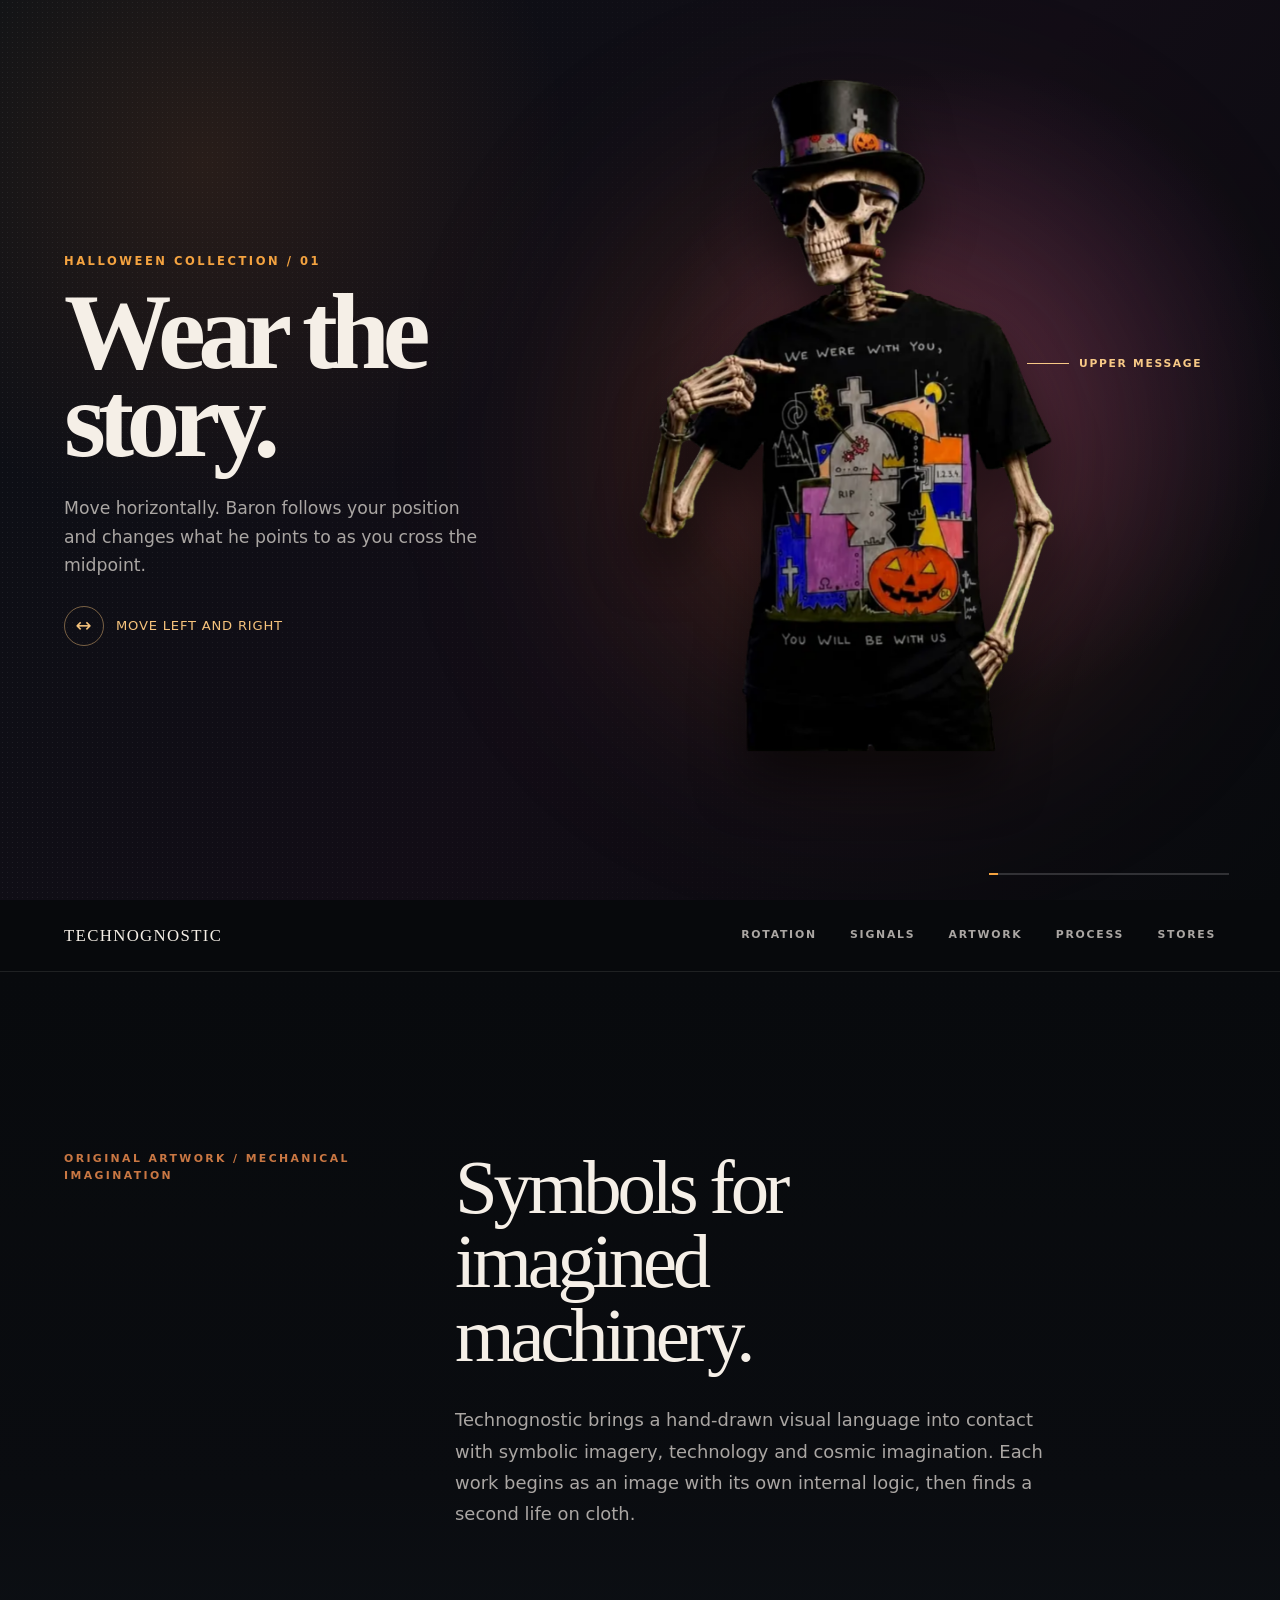
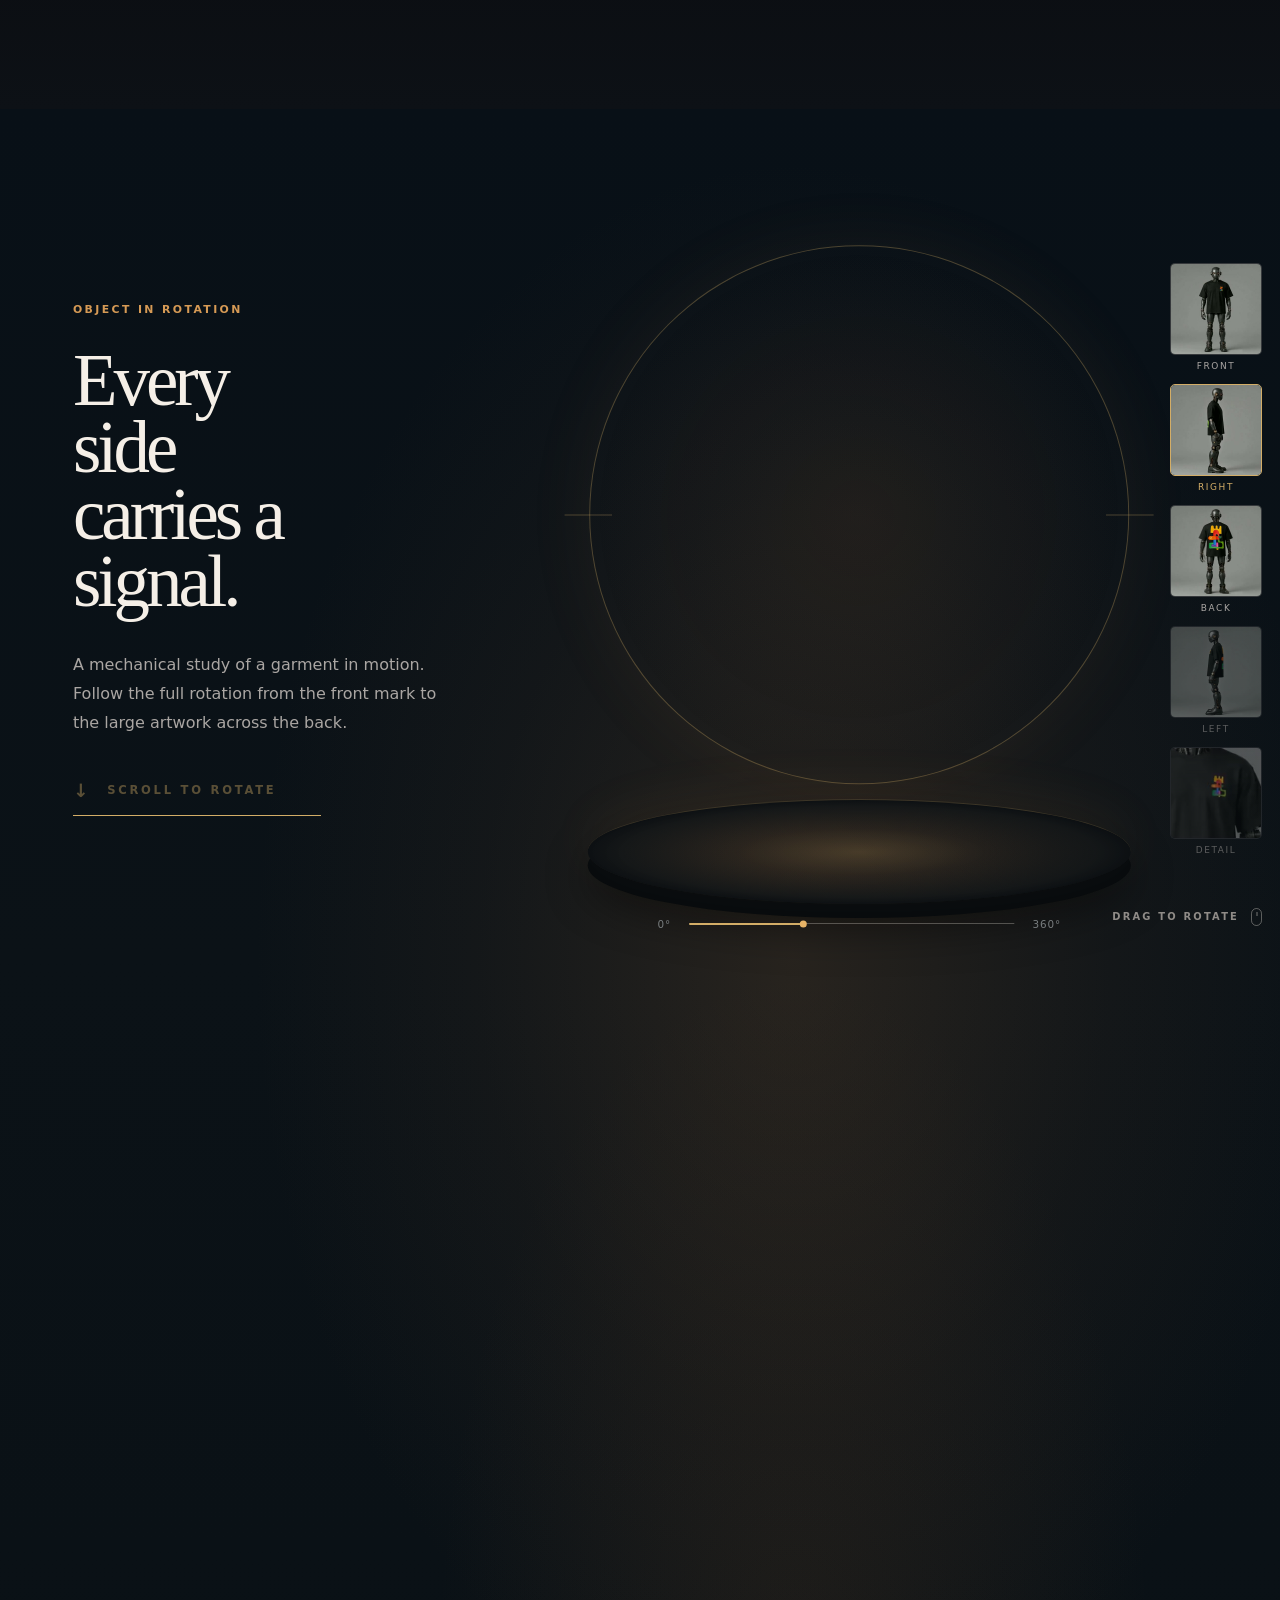
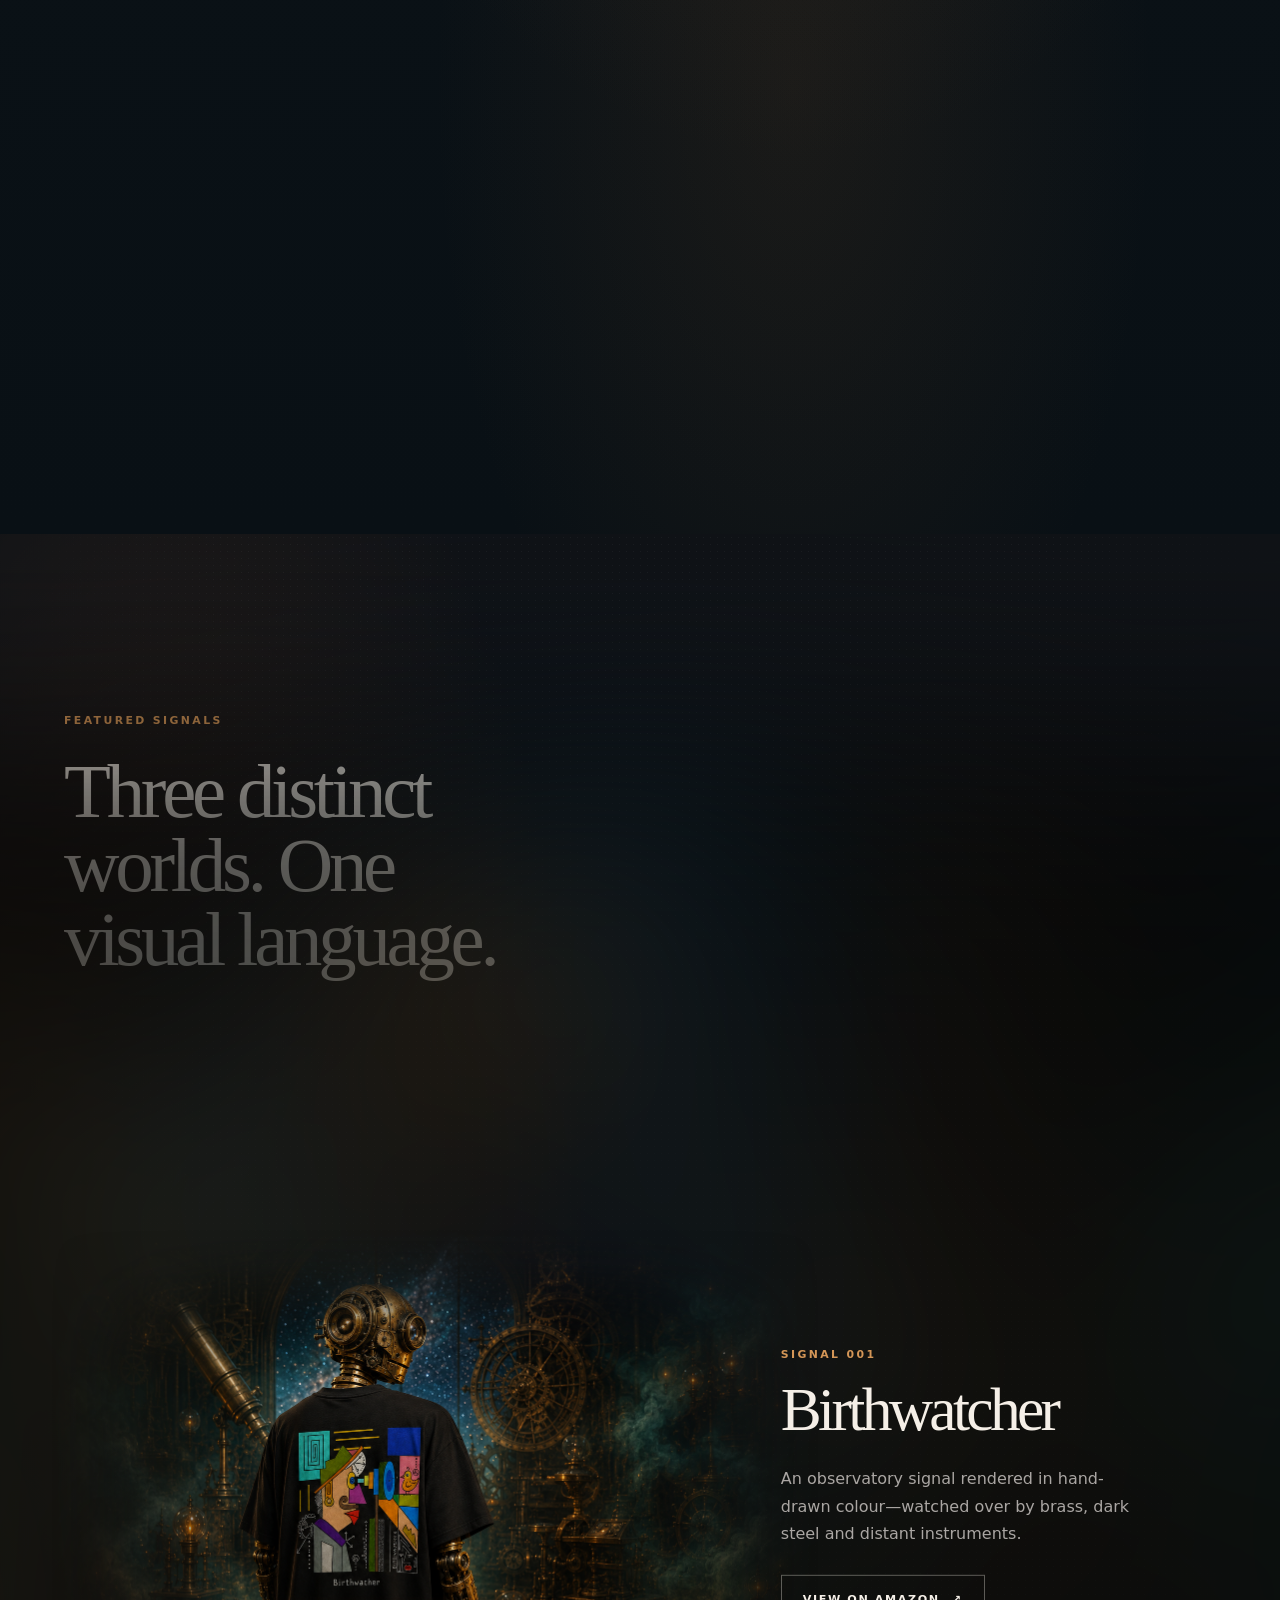
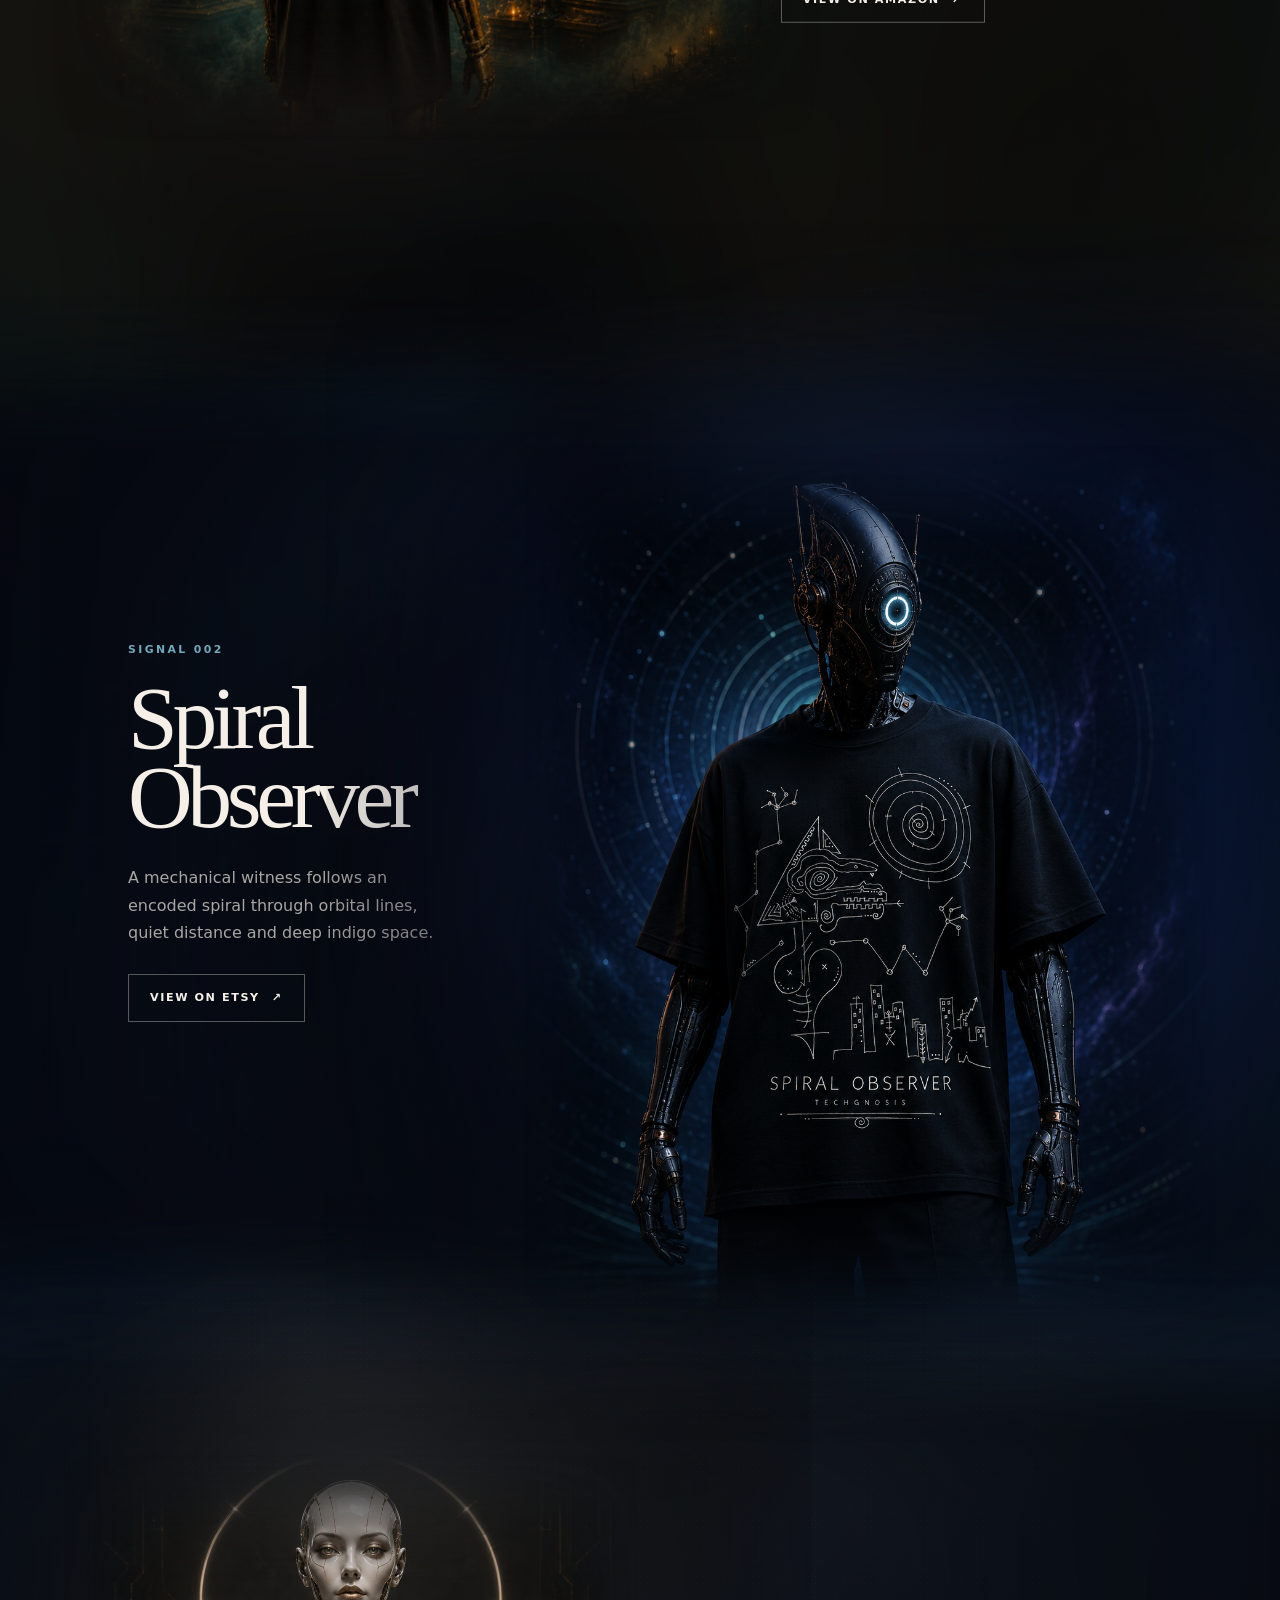
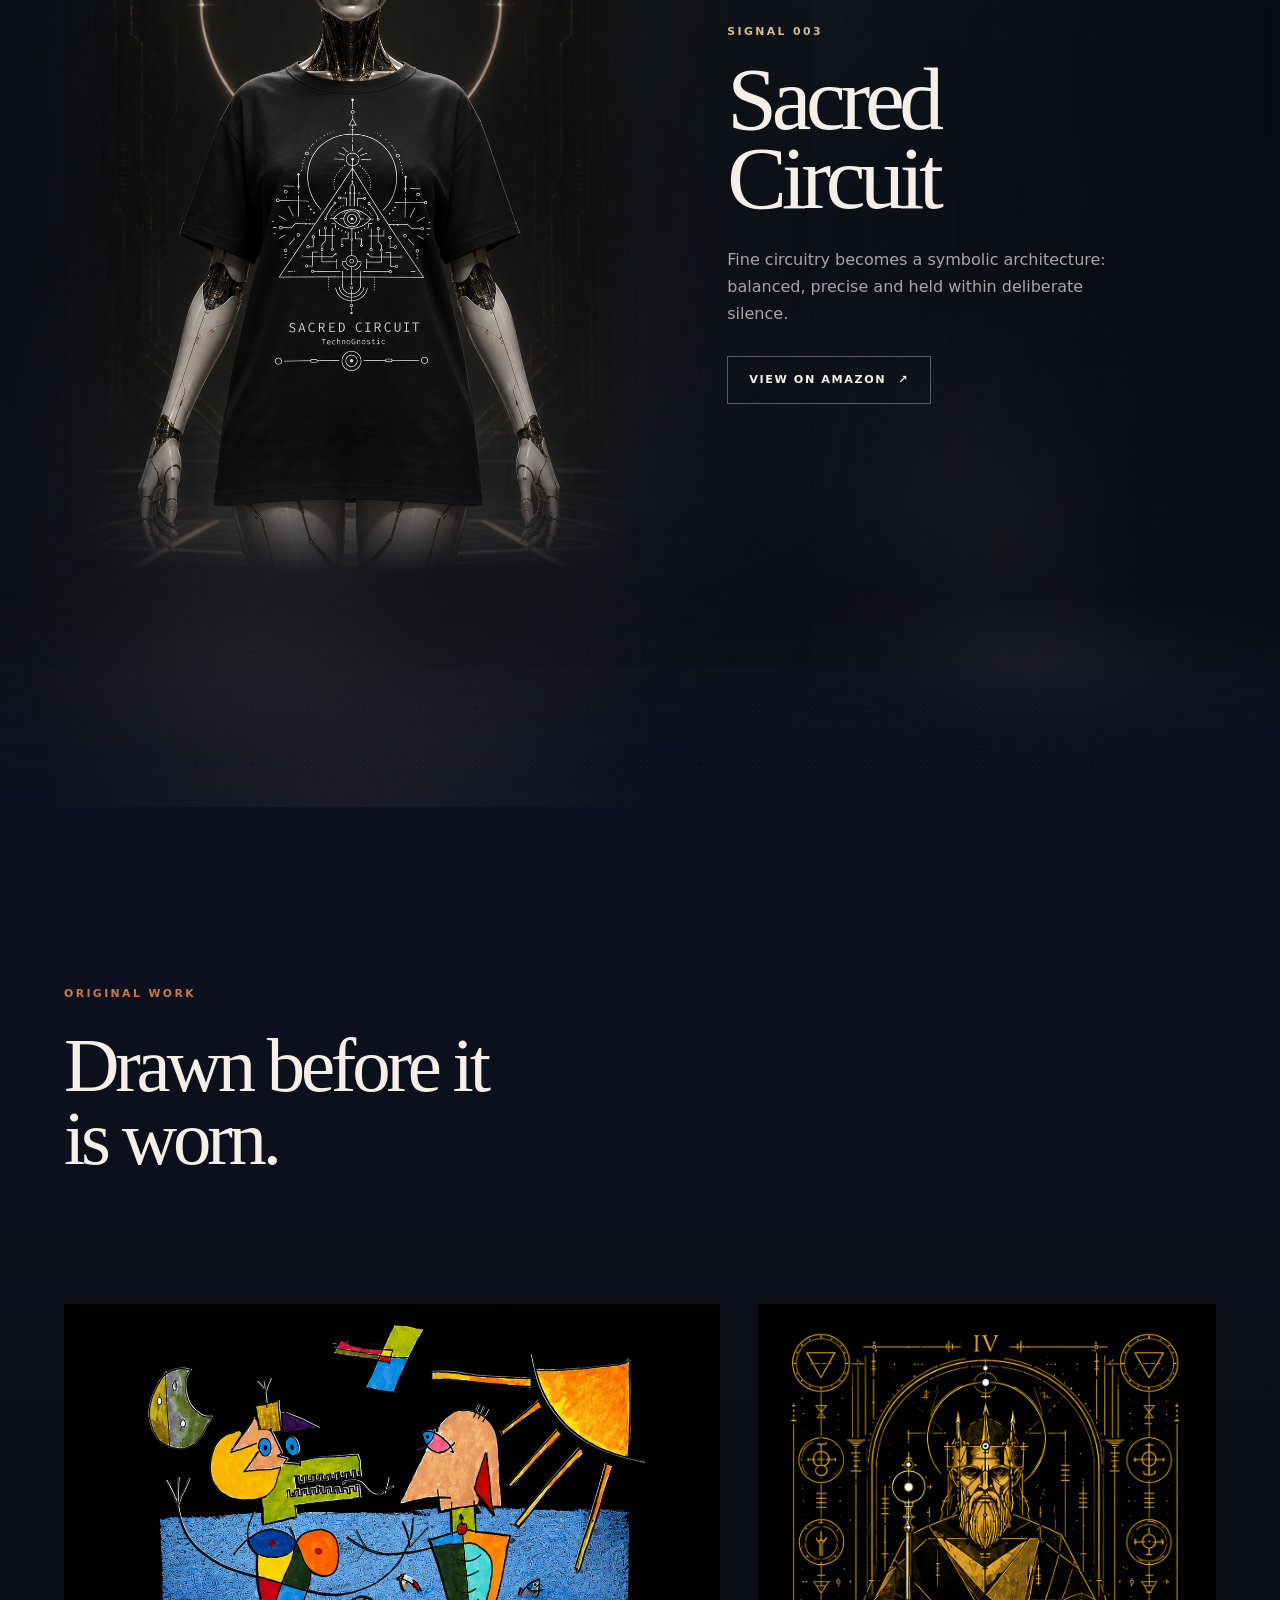
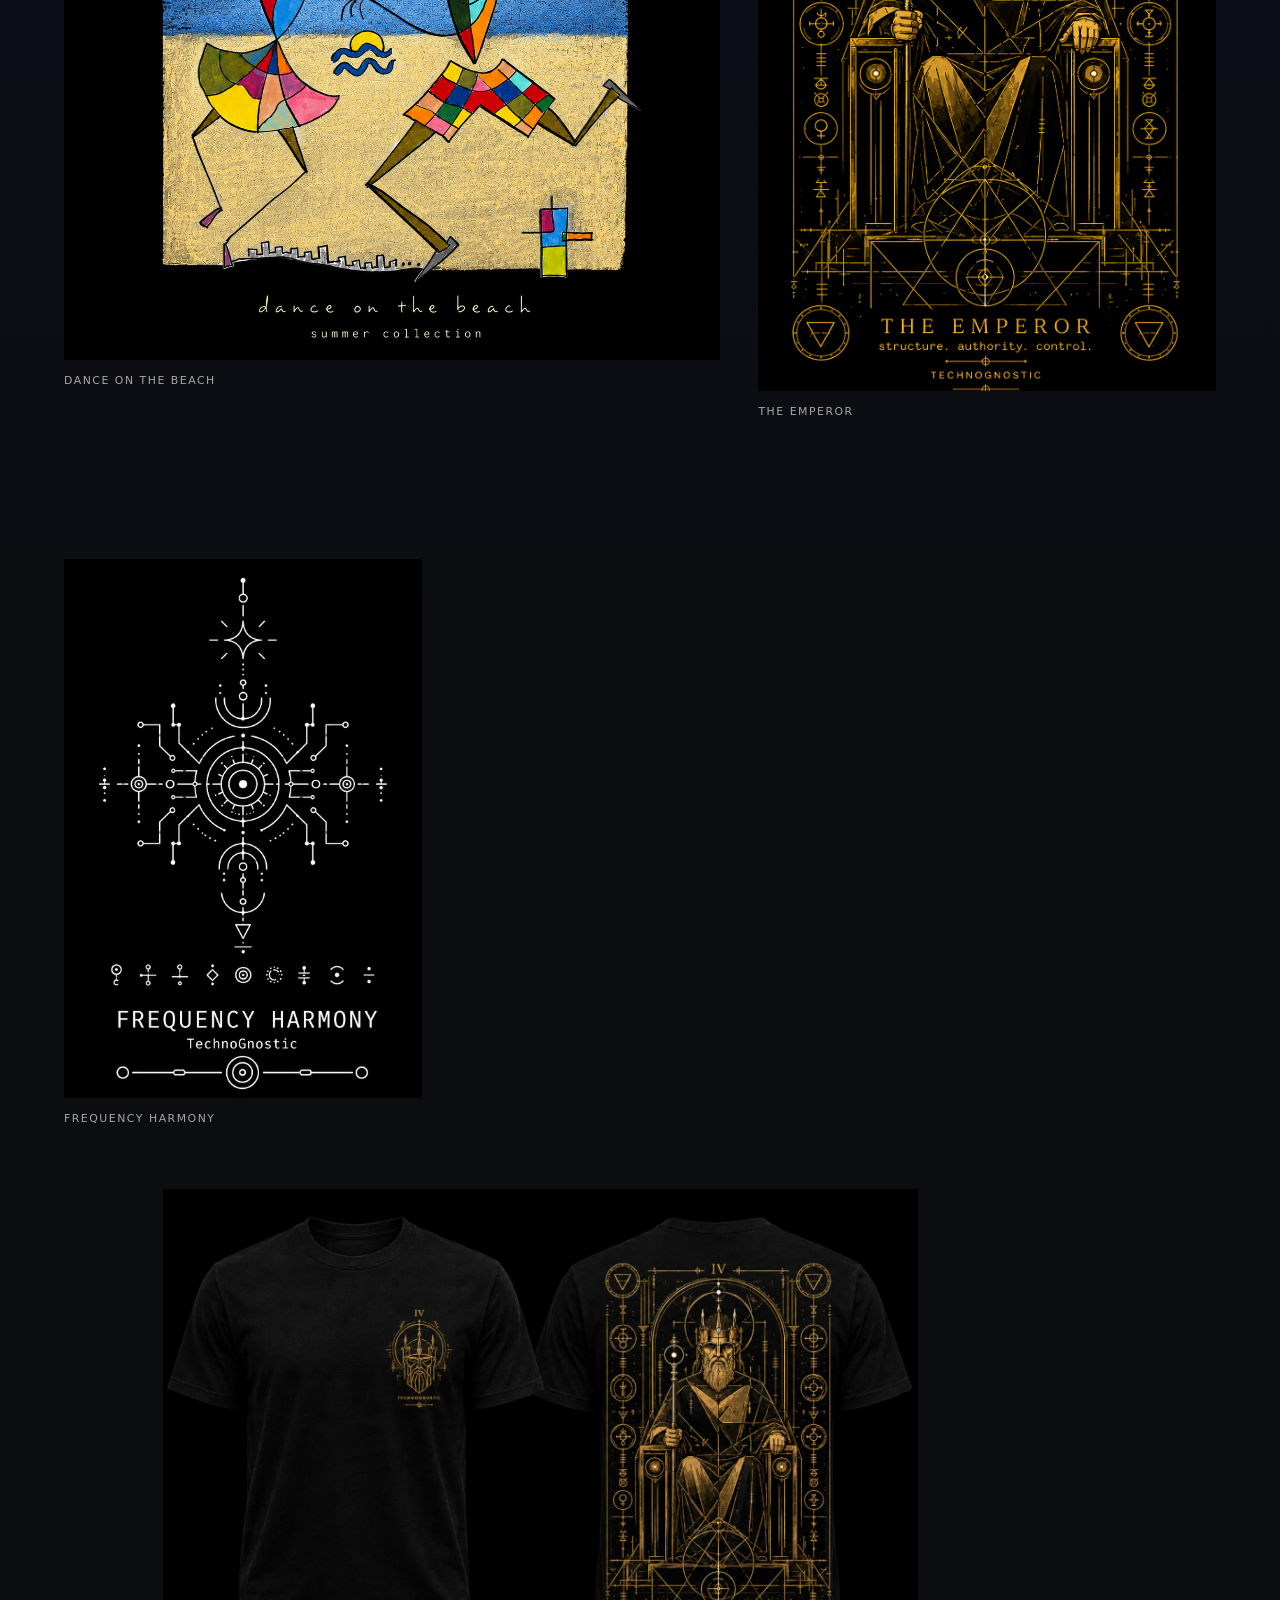
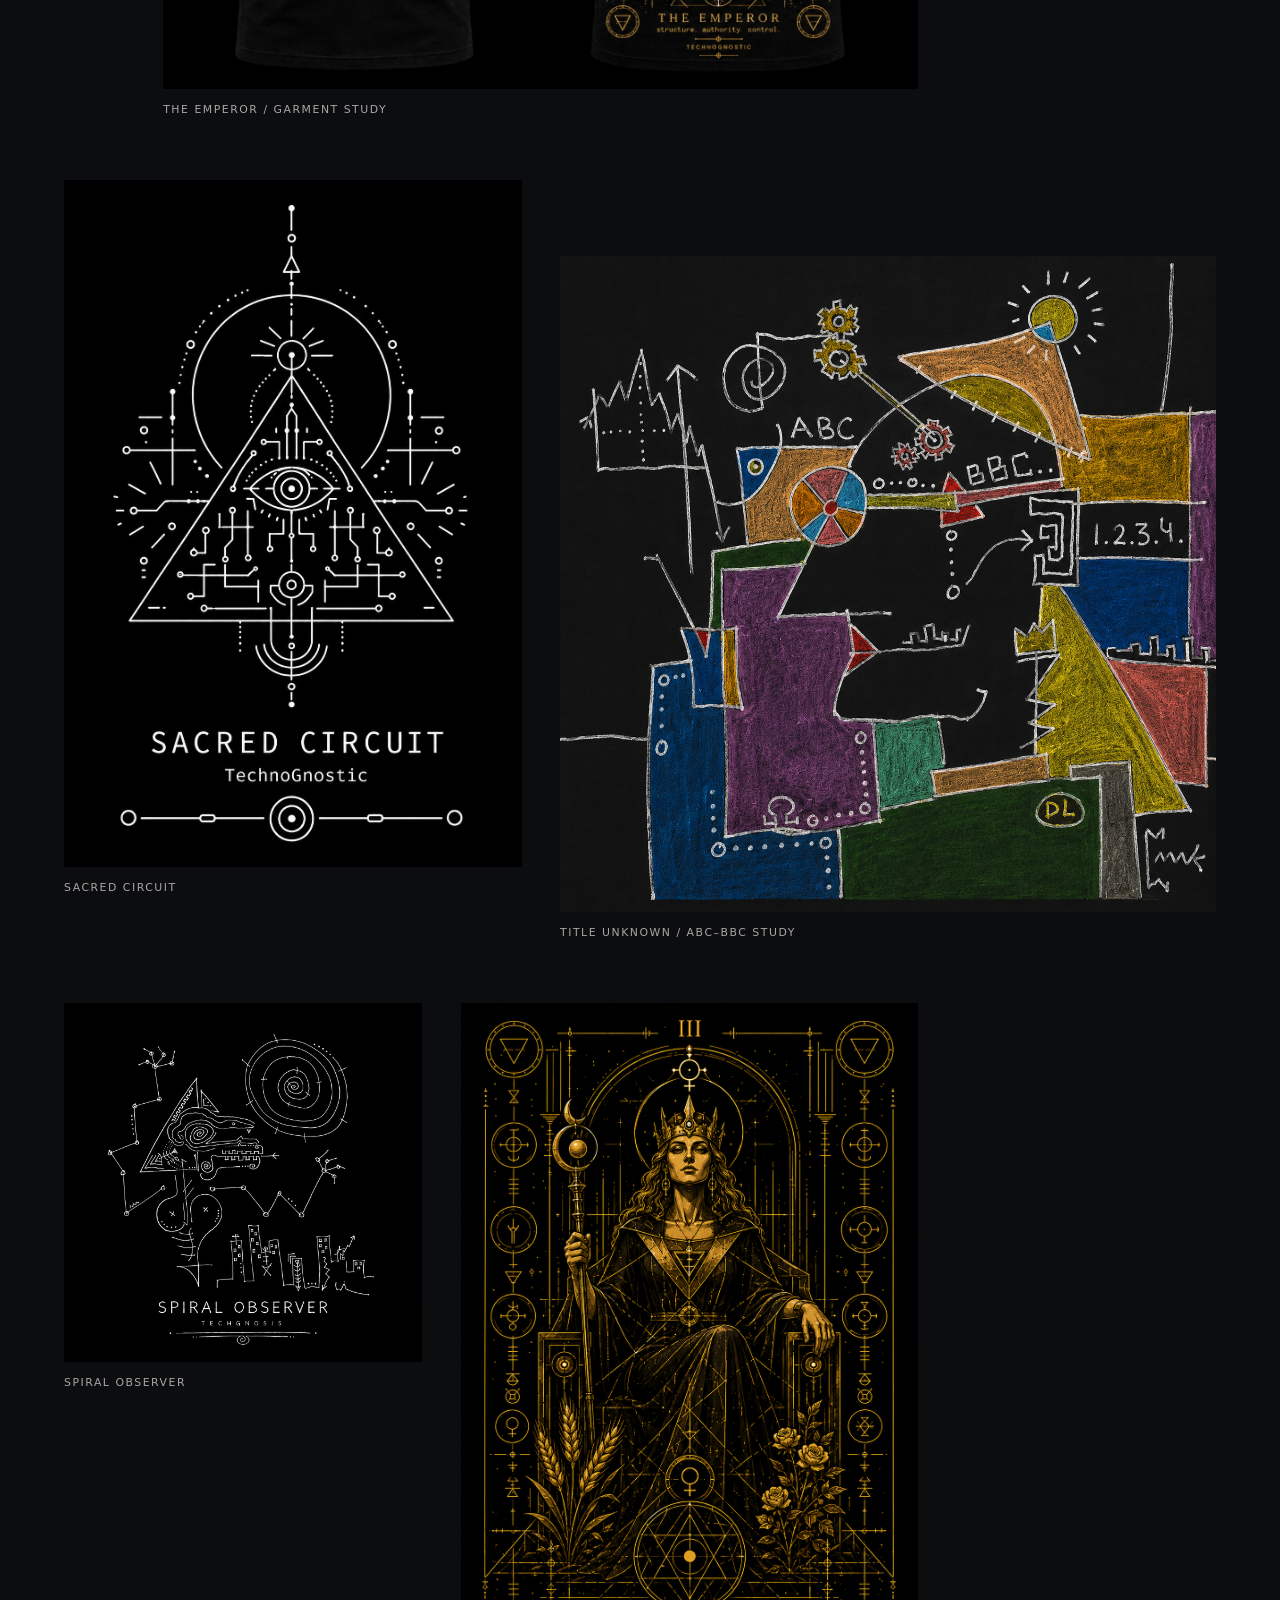
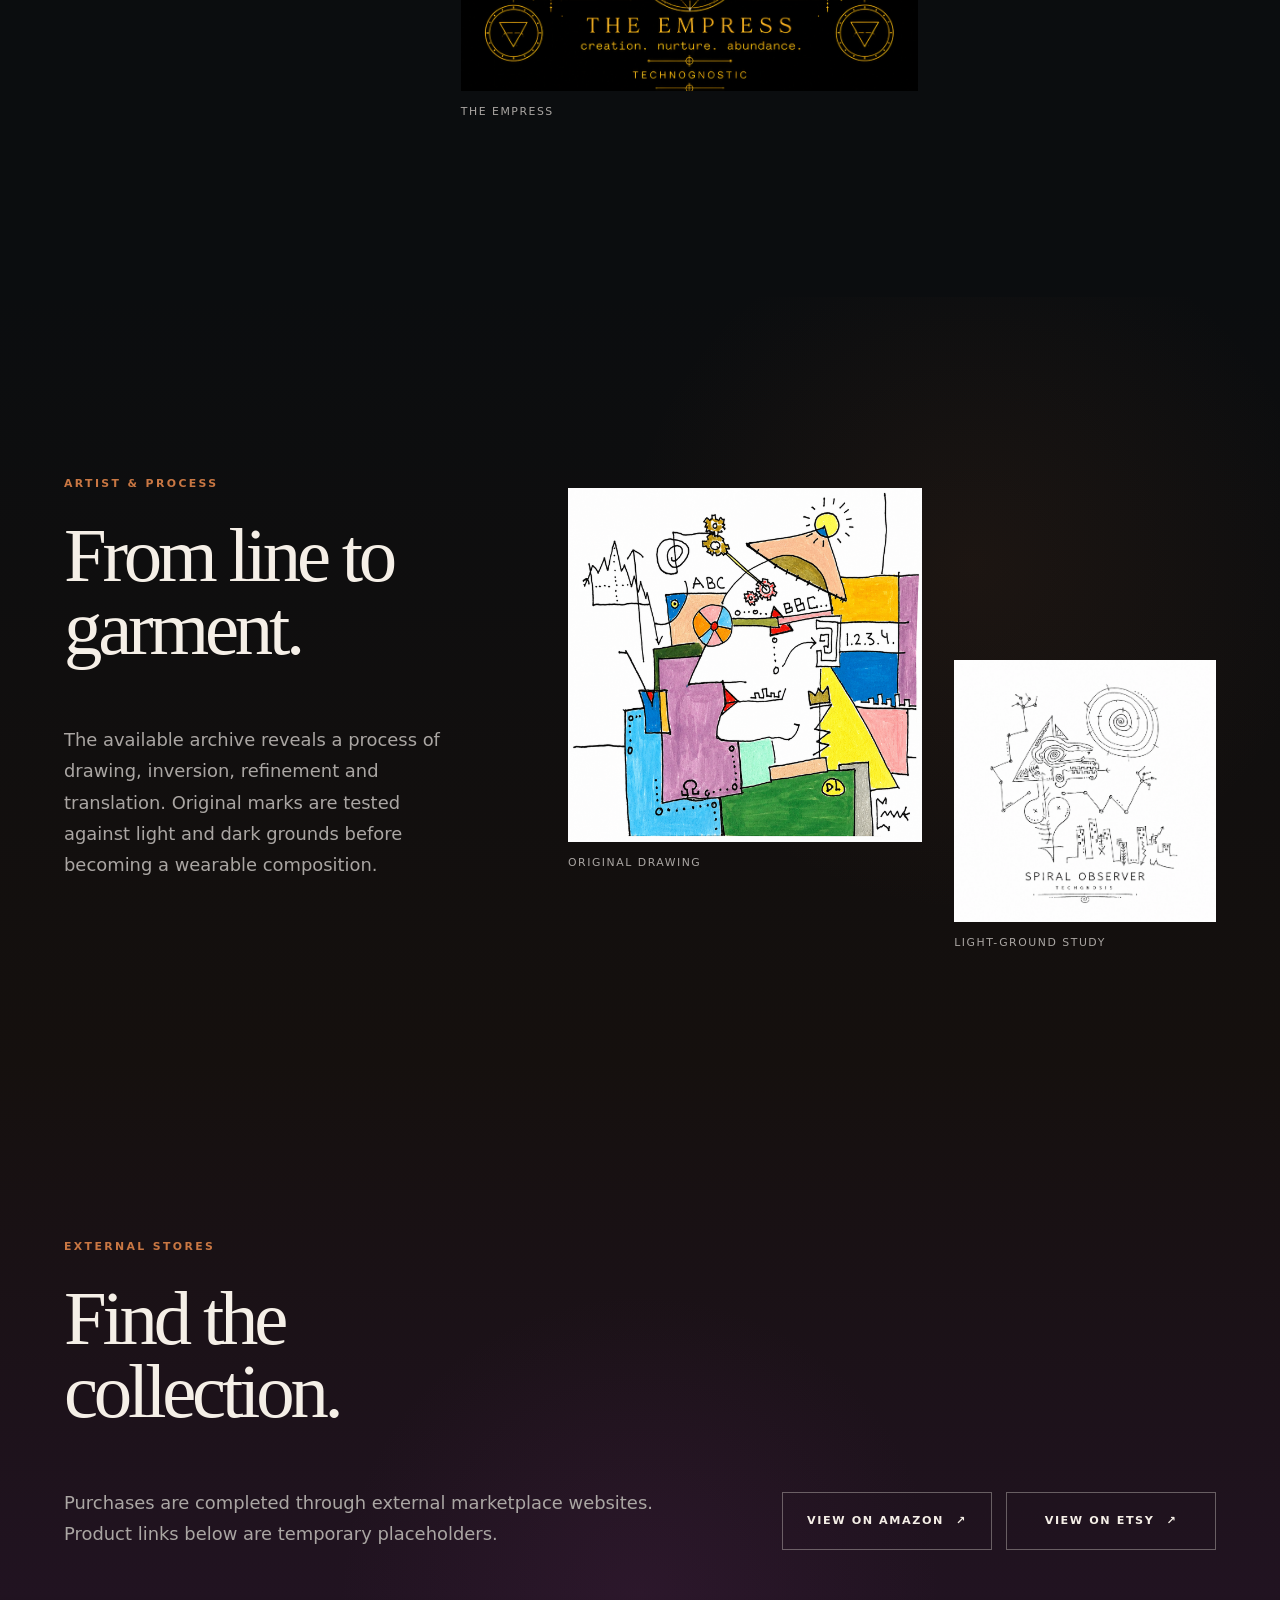
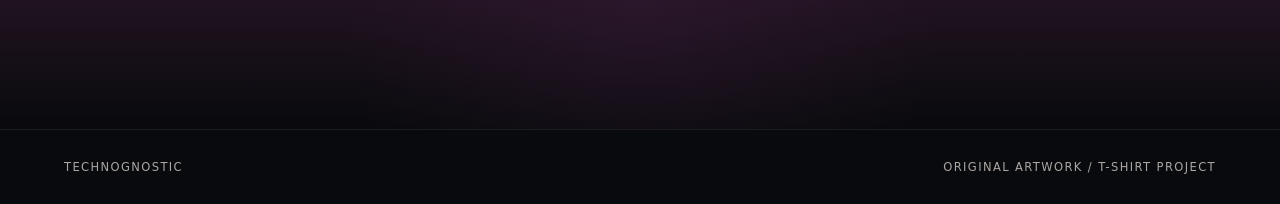
==== index.html @ 23f8d596 "Refine robot rotation stage with view rail and warm cinematic styling" ====
<!doctype html>
<html lang="en">
<head>
  <meta charset="utf-8">
  <meta name="viewport" content="width=device-width, initial-scale=1">
  <meta name="description" content="Technognostic — original artwork shaped by symbols, machinery and imagined worlds.">
  <title>Technognostic — Wear the story</title>
  <link rel="stylesheet" href="assets/css/styles.css?v=21">
  <style>
    /* Locked HERO styles copied from hero-scrub-full-width.html. */
    :root { color-scheme: dark; --accent:#f4a340; --ink:#f5efe7; --muted:#aaa6a3; --progress:0; }
    * { box-sizing:border-box; }
    html,body { margin:0; min-width:320px; min-height:100%; background:#07090c; color:var(--ink); }
    body { font-family:Inter,ui-sans-serif,system-ui,-apple-system,"Segoe UI",sans-serif; }
    .hero {
      position:relative; isolation:isolate; min-height:100svh; overflow:hidden;
      display:grid; grid-template-columns:minmax(300px,.82fr) minmax(440px,1.18fr);
      align-items:center; padding:clamp(28px,5vw,86px);
      background:radial-gradient(circle at 76% 43%,rgba(123,55,130,.35),transparent 29%),
        radial-gradient(circle at 16% 18%,rgba(236,130,56,.12),transparent 28%),
        linear-gradient(128deg,#0b1015 0%,#120d16 55%,#080a0d 100%);
    }
    .hero::before { content:""; position:absolute; inset:0; z-index:-2; opacity:.18;
      background-image:radial-gradient(rgba(255,255,255,.38) .65px,transparent .65px);
      background-size:5px 5px; mask-image:linear-gradient(90deg,#000,transparent 78%); }
    .copy { z-index:3; max-width:620px; }
    .eyebrow { margin:0 0 20px; color:var(--accent); font-size:.72rem; font-weight:800;
      letter-spacing:.22em; text-transform:uppercase; }
    h1 { max-width:8ch; margin:0; font:700 clamp(4rem,8.4vw,9rem)/.82 Georgia,serif; letter-spacing:-.07em; }
    .lede { max-width:39ch; margin:30px 0 26px; color:var(--muted); font-size:clamp(1rem,1.35vw,1.14rem); line-height:1.65; }
    .hint { display:inline-flex; align-items:center; gap:12px; color:#f6c37c; font-size:.82rem;
      letter-spacing:.06em; text-transform:uppercase; }
    .hint::before { content:"\2194"; display:grid; width:38px; height:38px; place-items:center;
      border:1px solid rgba(246,195,124,.46); border-radius:50%; font-size:1.2rem; }
    .stage { position:relative; align-self:stretch; min-height:620px; display:grid; place-items:center; pointer-events:none; }
    .stage::before { content:""; position:absolute; width:min(76%,590px); aspect-ratio:1; z-index:-1;
      border-radius:50%; background:rgba(198,92,45,.23); filter:blur(110px); }
    .baron-sprite { position:absolute; inset:1% 0 auto; margin:auto; width:min(100%,800px); aspect-ratio:1;
      filter:drop-shadow(0 30px 25px rgba(0,0,0,.5)); }
    .baron-atlas { position:absolute; inset:0; opacity:0; background-position:0 0; background-size:600% 400%;
      background-repeat:no-repeat; will-change:opacity,background-position; transform:translateZ(0); }
    .baron-atlas.is-active { opacity:1; }
    .baron-atlas:nth-child(1) { background-image:url("assets/baron-hq-atlas-1.webp?v=3"); }
    .baron-atlas:nth-child(2) { background-image:url("assets/baron-hq-atlas-2.webp?v=3"); }
    .baron-atlas:nth-child(3) { background-image:url("assets/baron-hq-atlas-3.webp?v=3"); }
    .baron-atlas:nth-child(4) { background-image:url("assets/baron-hq-atlas-4.webp?v=3"); }
    .target { position:absolute; right:2%; z-index:4; display:flex; align-items:center; gap:10px;
      color:#f7c986; font-size:.67rem; font-weight:800; letter-spacing:.16em; text-transform:uppercase; }
    .target::before { content:""; width:42px; height:1px; background:currentColor; }
    .target-top { top:38%; opacity:clamp(0,calc(1.5 - var(--progress) * 3),1); }
    .target-bottom { top:76%; opacity:clamp(0,calc(var(--progress) * 3 - 1.5),1); }
    .meter { position:absolute; right:clamp(24px,4vw,70px); bottom:25px; z-index:5;
      width:min(22vw,240px); height:2px; background:rgba(255,255,255,.16); }
    .meter span { display:block; width:calc(var(--progress) * 100%); height:100%; background:var(--accent); }
    .loading { position:absolute; inset:auto 0 32px; z-index:6; text-align:center; color:#f6c37c;
      font-size:.72rem; letter-spacing:.12em; text-transform:uppercase; transition:opacity .25s; }
    .ready .loading { opacity:0; }
    @media(max-width:800px){ .hero{grid-template-columns:1fr;align-content:start;padding:32px 22px 18px}
      h1{max-width:10ch;font-size:clamp(3.5rem,17vw,5.8rem)} .lede{margin:20px 0}
      .stage{min-height:55svh;margin-top:-25px} .baron-sprite{width:min(110%,650px)} .target{right:0}
      .meter{right:22px;width:120px} }
  </style>
</head>
<body>
  <a class="site-skip-link" href="#brand-introduction">Skip to content</a>

  <main>
    <section class="hero" id="hero">
      <section class="copy">
        <p class="eyebrow">Halloween collection / 01</p>
        <h1>Wear the story.</h1>
        <p class="lede">Move horizontally. Baron follows your position and changes what he points to as you cross the midpoint.</p>
        <div class="hint">Move left and right</div>
      </section>
      <div class="stage" aria-label="Baron Samedi following the pointer">
        <div class="baron-sprite" id="baron" role="img" aria-label="Baron Samedi wearing the featured T-shirt">
          <span class="baron-atlas is-active" aria-hidden="true"></span>
          <span class="baron-atlas" aria-hidden="true"></span>
          <span class="baron-atlas" aria-hidden="true"></span>
          <span class="baron-atlas" aria-hidden="true"></span>
        </div>
        <div class="target target-top" aria-hidden="true">Upper message</div>
        <div class="target target-bottom" aria-hidden="true">Lower message</div>
        <div class="loading">Loading interaction&hellip;</div>
      </div>
      <div class="meter" aria-hidden="true"><span></span></div>
    </section>

    <header class="site-header" data-site-header>
      <a class="site-wordmark" href="#hero" aria-label="Technognostic — back to the beginning">Technognostic</a>
      <button class="site-menu-button" type="button" aria-expanded="false" aria-controls="site-navigation">
        <span>Menu</span><span aria-hidden="true"></span>
      </button>
      <nav class="site-navigation" id="site-navigation" aria-label="Primary navigation">
        <a href="#robot-showcase">Rotation</a>
        <a href="#campaigns">Signals</a>
        <a href="#artwork-gallery">Artwork</a>
        <a href="#artist-process">Process</a>
        <a href="#marketplaces">Stores</a>
      </nav>
    </header>

    <section class="site-introduction" id="brand-introduction" aria-labelledby="introduction-title">
      <div class="site-container site-introduction__grid">
        <p class="site-kicker">Original artwork / Mechanical imagination</p>
        <div>
          <h2 id="introduction-title">Symbols for imagined machinery.</h2>
          <!-- PLACEHOLDER COPY: replace when final Technognostic brand copy is supplied. -->
          <p>Technognostic brings a hand-drawn visual language into contact with symbolic imagery, technology and cosmic imagination. Each work begins as an image with its own internal logic, then finds a second life on cloth.</p>
        </div>
      </div>
    </section>

    <section class="site-section site-section--robot" id="robot-showcase" aria-labelledby="robot-title">
      <div class="robot-sticky">
        <div class="site-container robot-layout">
          <div class="robot-copy">
            <p class="site-kicker">Object in rotation</p>
            <h2 id="robot-title"><span>Every</span> <span>side</span> <span>carries a</span> <span>signal.</span></h2>
            <!-- PLACEHOLDER COPY: replace when final product copy is supplied. -->
            <p>A mechanical study of a garment in motion. Follow the full rotation from the front mark to the large artwork across the back.</p>
            <p class="robot-instruction" data-robot-instruction><span aria-hidden="true">↓</span> Scroll to rotate</p>
          </div>
          <div class="robot-media">
            <div class="robot-stage-floor" aria-hidden="true"></div>
            <div class="robot-ring-ticks" aria-hidden="true"></div>
            <div class="robot-view-index" aria-hidden="true">
              <figure class="robot-view-card is-active">
                <img src="assets/images/robot-view-front.jpg" alt="" width="184" height="184">
                <figcaption>Front</figcaption>
              </figure>
              <figure class="robot-view-card">
                <img src="assets/images/robot-view-right.jpg" alt="" width="184" height="184">
                <figcaption>Right</figcaption>
              </figure>
              <figure class="robot-view-card">
                <img src="assets/images/robot-view-back.jpg" alt="" width="184" height="184">
                <figcaption>Back</figcaption>
              </figure>
              <figure class="robot-view-card">
                <img src="assets/images/robot-view-left.jpg" alt="" width="184" height="184">
                <figcaption>Left</figcaption>
              </figure>
              <figure class="robot-view-card">
                <img src="assets/images/robot-view-detail.jpg" alt="" width="184" height="184">
                <figcaption>Detail</figcaption>
              </figure>
            </div>
            <video data-robot-video muted playsinline preload="metadata" aria-label="Mechanical robot rotating to display the front and back of a Technognostic T-shirt">
              <source src="video/technognostic-robot-360-watermark-free-scrub.mp4?v=1" type="video/mp4">
            </video>
            <div class="robot-rotation-scale" aria-hidden="true">
              <span>0&deg;</span>
              <div class="robot-progress"><span data-robot-progress></span></div>
              <span>360&deg;</span>
            </div>
            <p class="robot-drag-hint" aria-hidden="true">Drag to rotate <span class="robot-drag-hint__icon"></span></p>
            <p class="robot-static-note">Representative still shown because reduced motion is enabled.</p>
          </div>
        </div>
      </div>
    </section>

    <section class="site-section site-section--campaigns" id="campaigns" aria-labelledby="campaigns-title">
      <div class="site-container site-section__heading">
        <p class="site-kicker">Featured signals</p>
        <h2 id="campaigns-title">Three distinct worlds. One visual language.</h2>
      </div>
      <article class="campaign campaign--birthwatcher">
        <div class="campaign__image-wrap">
          <img src="mockups/campaign/birthwatcher-steampunk-automaton-new.png" alt="Birthwatcher steampunk automaton in an observatory" loading="lazy">
        </div>
        <div class="campaign__copy">
          <p class="site-kicker">Signal 001</p>
          <h3>Birthwatcher</h3>
          <!-- PLACEHOLDER COPY: replace when final campaign copy is supplied. -->
          <p>An observatory signal rendered in hand-drawn colour—watched over by brass, dark steel and distant instruments.</p>
          <a class="site-button" href="https://example.com/technognostic-amazon" target="_blank" rel="noopener noreferrer">View on Amazon <span aria-hidden="true">↗</span></a>
        </div>
      </article>
      <article class="campaign campaign--observer">
        <div class="campaign__copy">
          <p class="site-kicker">Signal 002</p>
          <h3>Spiral Observer</h3>
          <!-- PLACEHOLDER COPY: replace when final campaign copy is supplied. -->
          <p>A mechanical witness follows an encoded spiral through orbital lines, quiet distance and deep indigo space.</p>
          <a class="site-button" href="https://example.com/technognostic-etsy" target="_blank" rel="noopener noreferrer">View on Etsy <span aria-hidden="true">↗</span></a>
        </div>
        <div class="campaign__image-wrap">
          <img src="mockups/campaign/spiral-observer-alien.png" width="1122" height="1402" loading="lazy" alt="Mechanical alien wearing a black Spiral Observer T-shirt against a restrained blue cosmic background">
        </div>
      </article>
      <article class="campaign campaign--circuit">
        <div class="campaign__image-wrap">
          <img src="mockups/campaign/sacred-circuit-android.png" width="1122" height="1402" loading="lazy" alt="Ivory and black android wearing a Sacred Circuit T-shirt within fine symmetrical halo geometry">
        </div>
        <div class="campaign__copy">
          <p class="site-kicker">Signal 003</p>
          <h3>Sacred Circuit</h3>
          <!-- PLACEHOLDER COPY: replace when final campaign copy is supplied. -->
          <p>Fine circuitry becomes a symbolic architecture: balanced, precise and held within deliberate silence.</p>
          <a class="site-button" href="https://example.com/technognostic-amazon" target="_blank" rel="noopener noreferrer">View on Amazon <span aria-hidden="true">↗</span></a>
        </div>
      </article>
    </section>

    <section class="site-section site-section--gallery" id="artwork-gallery" aria-labelledby="gallery-title">
      <div class="site-container site-section__heading">
        <p class="site-kicker">Original work</p>
        <h2 id="gallery-title">Drawn before it is worn.</h2>
      </div>
      <div class="site-container artwork-grid">
        <figure class="artwork artwork--wide">
          <img src="artwork/PNG.ART/DanceontheBeach002.png" width="1254" height="1254" loading="lazy" alt="Colourful hand-drawn Dance on the Beach artwork on a black background">
          <figcaption>Dance on the Beach</figcaption>
        </figure>
        <figure class="artwork artwork--portrait">
          <img src="artwork/PNG.ART/TheEmperor.png" width="1023" height="1537" loading="lazy" alt="Gold linear artwork titled The Emperor on a black background">
          <figcaption>The Emperor</figcaption>
        </figure>
        <figure class="artwork">
          <img src="artwork/PNG.ART/Fr,Harmony002.png" width="1023" height="1537" loading="lazy" alt="White Frequency Harmony circuit-like line artwork on a black background">
          <figcaption>Frequency Harmony</figcaption>
        </figure>
        <figure class="artwork artwork--mockup">
          <img src="mockups/T-shirt1.jpeg" width="1600" height="1059" loading="lazy" alt="Black T-shirt mockup showing The Emperor artwork on the front and back">
          <figcaption>The Emperor / garment study</figcaption>
        </figure>
        <figure class="artwork artwork--portrait">
          <img src="artwork/PNG.ART/Sacredcircuit002.png" width="1023" height="1537" loading="lazy" alt="White Sacred Circuit line artwork on a black background">
          <figcaption>Sacred Circuit</figcaption>
        </figure>
        <figure class="artwork artwork--wide">
          <img src="artwork/PNG.ART/abc.bbc002.png" width="1254" height="1254" loading="lazy" alt="Colourful abstract hand-drawn figure with ABC and BBC marks on a dark background">
          <figcaption>Title unknown / ABC–BBC study</figcaption>
        </figure>
        <figure class="artwork">
          <img src="artwork/PNG.ART/Sp.observer002.png" width="1254" height="1254" loading="lazy" alt="White Spiral Observer line artwork on a black background">
          <figcaption>Spiral Observer</figcaption>
        </figure>
        <figure class="artwork artwork--portrait">
          <img src="artwork/PNG.ART/TheEmpress.png" width="1023" height="1537" loading="lazy" alt="Gold linear artwork titled The Empress on a black background">
          <figcaption>The Empress</figcaption>
        </figure>
      </div>
    </section>

    <section class="site-section site-section--process" id="artist-process" aria-labelledby="process-title">
      <div class="site-container process-layout">
        <div class="site-section__heading">
          <p class="site-kicker">Artist &amp; process</p>
          <h2 id="process-title">From line to garment.</h2>
          <!-- PLACEHOLDER COPY: biography and process details have not yet been supplied. -->
          <p>The available archive reveals a process of drawing, inversion, refinement and translation. Original marks are tested against light and dark grounds before becoming a wearable composition.</p>
        </div>
        <div class="process-images">
          <figure>
            <img src="artwork/PNG.ART/abc,bbc.png" width="1254" height="1254" loading="lazy" alt="Close view of an original colourful hand-drawn abstract artwork">
            <figcaption>Original drawing</figcaption>
          </figure>
          <figure>
            <img src="artwork/PNG.ART/Sp.observer.png" width="1254" height="1254" loading="lazy" alt="Black-line Spiral Observer artwork on a light background">
            <figcaption>Light-ground study</figcaption>
          </figure>
        </div>
      </div>
    </section>

    <section class="site-section site-section--marketplaces" id="marketplaces" aria-labelledby="marketplaces-title">
      <div class="site-container marketplace-layout">
        <div class="site-section__heading">
        <p class="site-kicker">External stores</p>
        <h2 id="marketplaces-title">Find the collection.</h2>
          <!-- PLACEHOLDER COPY: replace when final marketplace URLs are supplied. -->
          <p>Purchases are completed through external marketplace websites. Product links below are temporary placeholders.</p>
        </div>
        <div class="marketplace-actions">
          <a class="site-button site-button--large" href="https://example.com/technognostic-amazon" target="_blank" rel="noopener noreferrer">View on Amazon <span aria-hidden="true">↗</span></a>
          <a class="site-button site-button--large" href="https://example.com/technognostic-etsy" target="_blank" rel="noopener noreferrer">View on Etsy <span aria-hidden="true">↗</span></a>
        </div>
      </div>
    </section>
  </main>

  <footer class="site-footer">
    <div class="site-container"><span>Technognostic</span><span>Original artwork / T-shirt project</span></div>
  </footer>

  <script src="assets/js/main.js?v=3" defer></script>
  <script src="assets/js/robot-scrub.js?v=4" defer></script>
  <script>
    /* Locked HERO script copied from hero-scrub-full-width.html. */
    const hero=document.querySelector('#hero');
    const baron=document.querySelector('#baron');
    const baronAtlases=[...baron.querySelectorAll('.baron-atlas')];
    const motion={current:.04,target:.04,raf:0,frame:-1};
    let interactionReady=false;
    const clamp=v=>Math.max(0,Math.min(1,v));

    function render(){
      motion.current+=(motion.target-motion.current)*.12;
      hero.style.setProperty('--progress',motion.current.toFixed(4));
      const frame=Math.min(95,Math.max(0,Math.round(motion.current*95)));
      if(frame!==motion.frame){
        const atlasIndex=Math.floor(frame/24);
        const localFrame=frame%24;
        const column=localFrame%6;
        const row=Math.floor(localFrame/6);
        const activeAtlas=baronAtlases[atlasIndex];
        activeAtlas.style.backgroundPosition=`${column*100/5}% ${row*100/3}%`;
        baronAtlases.forEach((atlas,index)=>atlas.classList.toggle('is-active',index===atlasIndex));
        motion.frame=frame;
      }
      if(Math.abs(motion.target-motion.current)>.0005) motion.raf=requestAnimationFrame(render);
      else motion.raf=0;
    }
    function aim(clientX){
      const r=hero.getBoundingClientRect();
      motion.target=clamp((clientX-r.left)/r.width);
      if(!interactionReady) return;
      if(!motion.raf) motion.raf=requestAnimationFrame(render);
    }
    const atlasSources=[1,2,3,4].map(index=>`assets/baron-hq-atlas-${index}.webp?v=3`);
    Promise.all(atlasSources.map(source=>new Promise((resolve,reject)=>{
      const atlas=new Image();
      atlas.onload=()=>typeof atlas.decode==='function' ? atlas.decode().then(resolve).catch(resolve) : resolve();
      atlas.onerror=reject;
      atlas.src=source;
    }))).then(()=>{
      interactionReady=true;
      hero.classList.add('ready');
      motion.frame=-1;
      if(!motion.raf) motion.raf=requestAnimationFrame(render);
    }).catch(()=>{
      interactionReady=true;
      hero.classList.add('ready');
    });
    hero.addEventListener('pointermove',e=>aim(e.clientX));
    hero.addEventListener('pointerdown',e=>aim(e.clientX));
    hero.addEventListener('touchmove',e=>{if(e.touches[0]) aim(e.touches[0].clientX)},{passive:true});
    render();
  </script>
</body>
</html>
---- assets/css/styles.css ----
:root {
  --site-bg: #080a0d;
  --site-ink: #f5efe7;
  --site-muted: #aaa6a3;
  --site-copper: #c97743;
  --site-gold: #d3ad67;
  --site-plum: #211321;
  --site-navy: #0b1420;
  --site-charcoal: #111417;
  --site-content: 1180px;
  --site-gutter: clamp(22px, 5vw, 72px);
  --site-section-space: clamp(96px, 14vw, 190px);
  --site-fast: 180ms;
}

html { scroll-behavior: smooth; }

body { overflow-x: hidden; }

.site-skip-link {
  position: fixed;
  top: 12px;
  left: 12px;
  z-index: 100;
  padding: 12px 16px;
  color: #080a0d;
  background: #f5efe7;
  transform: translateY(-160%);
}

.site-skip-link:focus { transform: translateY(0); }

.site-container {
  width: min(calc(100% - (var(--site-gutter) * 2)), var(--site-content));
  margin-inline: auto;
}

.site-header {
  position: sticky;
  top: 0;
  z-index: 40;
  min-height: 72px;
  display: flex;
  align-items: center;
  justify-content: space-between;
  gap: 30px;
  padding: 0 var(--site-gutter);
  border-bottom: 1px solid rgba(245, 239, 231, .1);
  background: rgba(8, 10, 13, .9);
  backdrop-filter: blur(16px);
}

.site-wordmark {
  color: var(--site-ink);
  font-family: Georgia, serif;
  font-size: 1.05rem;
  letter-spacing: .08em;
  text-decoration: none;
  text-transform: uppercase;
}

.site-navigation { display: flex; align-items: center; gap: clamp(18px, 2.6vw, 38px); }

.site-navigation a,
.site-menu-button {
  color: var(--site-muted);
  font: 700 .68rem/1 Inter, ui-sans-serif, system-ui, sans-serif;
  letter-spacing: .16em;
  text-decoration: none;
  text-transform: uppercase;
  transition: color var(--site-fast) ease;
}

.site-navigation a:hover,
.site-navigation a:focus-visible { color: var(--site-ink); }

.site-menu-button { display: none; }

.site-introduction {
  position: relative;
  isolation: isolate;
  padding: var(--site-section-space) 0;
  background: linear-gradient(180deg, #080a0d, #0a0c10 70%, #0d1116);
}

.site-introduction::before {
  content: "";
  position: absolute;
  inset: 0;
  z-index: -1;
  opacity: .14;
  background-image: radial-gradient(rgba(255,255,255,.35) .55px, transparent .55px);
  background-size: 6px 6px;
  mask-image: linear-gradient(90deg, transparent, #000 30%, transparent);
}

.site-introduction__grid {
  display: grid;
  grid-template-columns: minmax(180px, .55fr) minmax(300px, 1.45fr);
  gap: clamp(40px, 8vw, 130px);
  align-items: start;
}

.site-kicker {
  margin: 0;
  color: var(--site-copper);
  font-size: .68rem;
  font-weight: 800;
  letter-spacing: .22em;
  line-height: 1.5;
  text-transform: uppercase;
}

.site-introduction h2,
.site-section h2 {
  max-width: 12ch;
  margin: 0;
  color: var(--site-ink);
  font: 500 clamp(2.6rem, 6vw, 6.2rem)/.96 Georgia, serif;
  letter-spacing: -.055em;
}

.site-introduction p:not(.site-kicker),
.site-section__heading > p:not(.site-kicker) {
  max-width: 54ch;
  margin: 32px 0 0;
  color: var(--site-muted);
  font-size: clamp(1rem, 1.4vw, 1.18rem);
  line-height: 1.75;
}

.site-section {
  position: relative;
  isolation: isolate;
  min-height: 72vh;
  padding: var(--site-section-space) 0;
}

.site-section__heading { display: grid; gap: 26px; }

.site-section--robot {
  min-height: 225vh;
  padding: 0;
  background:
    radial-gradient(ellipse at 62% 42%, rgba(132,92,54,.24), rgba(86,61,40,.12) 28%, transparent 48%),
    radial-gradient(ellipse at 62% 78%, rgba(124,82,42,.15), transparent 32%),
    linear-gradient(180deg, #081017, #0b1217 42%, #091015);
}
.site-section--robot::before,
.site-section--robot::after { content: none; }
.site-section--robot .robot-sticky { z-index: 1; }
.robot-sticky {
  position: sticky;
  top: 0;
  height: 100svh;
  display: grid;
  align-items: center;
  overflow: hidden;
}
.robot-layout {
  width: min(88.6%, 1720px);
  display: grid;
  grid-template-columns: minmax(330px, .70fr) minmax(650px, 1.30fr);
  align-items: center;
  gap: clamp(40px, 5vw, 80px);
}
.robot-copy { position: relative; z-index: 2; }
.robot-copy .site-kicker { color: #d69a55; }
.robot-copy h2 {
  margin-top: 28px;
  font-size: clamp(4rem, 5.7vw, 6.7rem);
  line-height: .92;
}
.robot-copy h2 span { display: block; }
.robot-copy > p:not(.site-kicker, .robot-instruction) {
  max-width: 40ch;
  margin: 36px 0 0;
  color: #aaa6a3;
  line-height: 1.8;
}
.robot-instruction {
  display: flex;
  align-items: center;
  gap: 16px;
  margin: 42px 0 14px;
  color: #d3ad67;
  font-size: .72rem;
  font-weight: 800;
  letter-spacing: .24em;
  text-transform: uppercase;
  transition: opacity 400ms ease;
}
.robot-instruction span { font-size: 1.15rem; }
.robot-instruction.is-faded { opacity: .4; }
.robot-copy::after { content: ""; display: block; width: 248px; height: 1px; background: #d3ad67; }

.robot-media {
  --robot-size: min(68svh, 690px);
  --robot-center: 50%;
  position: relative;
  height: min(82svh, 840px);
  display: grid;
  place-items: center;
  isolation: isolate;
}
.robot-media::before {
  content: "";
  position: absolute;
  left: var(--robot-center);
  top: 44%;
  transform: translate(-50%, -50%);
  width: min(42vw, 590px);
  aspect-ratio: 1;
  border: 1px solid rgba(211,173,103,.32);
  border-radius: 50%;
  background: radial-gradient(circle, rgba(154,105,58,.10), rgba(96,68,45,.05) 48%, transparent 69%);
  box-shadow: 0 0 70px rgba(183,129,70,.07);
  z-index: 0;
}
.robot-ring-ticks {
  position: absolute;
  left: var(--robot-center);
  top: 44%;
  transform: translate(-50%, -50%);
  width: min(46vw, 642px);
  height: 1px;
  background: linear-gradient(90deg, rgba(211,173,103,.3) 0 8%, transparent 8% 92%, rgba(211,173,103,.3) 92%);
  z-index: 1;
}
.robot-media::after { content: none; }
.robot-media video {
  position: relative;
  z-index: 3;
  width: var(--robot-size);
  height: auto;
  max-width: 100%;
  max-height: 100%;
  object-fit: contain;
  mix-blend-mode: multiply;
  filter: brightness(.82) contrast(1.18) saturate(.82) sepia(.10) drop-shadow(0 34px 64px rgba(0,0,0,.42));
  -webkit-mask-image: linear-gradient(to right, transparent, rgba(0,0,0,.12) 6%, rgba(0,0,0,.48) 15%, rgba(0,0,0,.86) 25%, #000 34%, #000 66%, rgba(0,0,0,.86) 75%, rgba(0,0,0,.48) 85%, rgba(0,0,0,.12) 94%, transparent), linear-gradient(to bottom, transparent, rgba(0,0,0,.30) 6%, rgba(0,0,0,.78) 14%, #000 22%, #000 83%, rgba(0,0,0,.72) 91%, transparent);
  -webkit-mask-composite: source-in;
  mask-image: linear-gradient(to right, transparent, rgba(0,0,0,.12) 6%, rgba(0,0,0,.48) 15%, rgba(0,0,0,.86) 25%, #000 34%, #000 66%, rgba(0,0,0,.86) 75%, rgba(0,0,0,.48) 85%, rgba(0,0,0,.12) 94%, transparent), linear-gradient(to bottom, transparent, rgba(0,0,0,.30) 6%, rgba(0,0,0,.78) 14%, #000 22%, #000 83%, rgba(0,0,0,.72) 91%, transparent);
  mask-composite: intersect;
}
.robot-stage-floor {
  position: absolute;
  left: var(--robot-center);
  top: calc(50% + var(--robot-size) * .45 - 35px);
  width: min(78%, 760px);
  height: 105px;
  transform: translateX(-50%);
  border-radius: 50%;
  background: radial-gradient(ellipse at center, rgba(225,171,92,.20), rgba(116,78,42,.10) 32%, rgba(20,23,24,.85) 62%, #080c10 76%);
  border-top: 1px solid rgba(211,173,103,.24);
  box-shadow: 0 -12px 50px rgba(194,137,72,.07), 0 14px 0 #070b0e, 0 24px 45px rgba(0,0,0,.46);
  z-index: 1;
}
.robot-rotation-scale {
  position: absolute;
  left: var(--robot-center);
  bottom: -2px;
  transform: translateX(-50%);
  width: min(58%, 520px);
  display: flex;
  align-items: center;
  gap: 18px;
  color: #777c7e;
  font-size: .65rem;
  letter-spacing: .08em;
  z-index: 6;
}
.robot-progress { flex: 1; height: 1px; background: rgba(245,239,231,.28); position: relative; }
.robot-progress span { display: block; height: 2px; background: #d3ad67; transform: scaleX(0); transform-origin: left; }
.robot-progress::after { content: ""; position: absolute; width: 7px; height: 7px; border-radius: 50%; background: #e7b366; left: var(--rotation-progress, 0%); top: 50%; transform: translate(-50%, -50%); }
.robot-view-index {
  position: absolute;
  right: -55px;
  top: 50%;
  transform: translateY(-50%);
  display: grid;
  gap: 13px;
  z-index: 7;
}
.robot-view-card { width: 92px; margin: 0; opacity: .50; transition: opacity 180ms ease; }
.robot-view-card img { width: 100%; height: auto; aspect-ratio: 1; object-fit: cover; display: block; border: 1px solid rgba(245,239,231,.16); border-radius: 5px; background: #11161b; }
.robot-view-card figcaption { margin-top: 6px; color: #aaa6a3; font-size: .56rem; letter-spacing: .18em; text-align: center; text-transform: uppercase; }
.robot-view-card.is-active { opacity: 1; }
.robot-view-card.is-active img { border-color: #d3ad67; }
.robot-view-card.is-active figcaption { color: #d3ad67; }
.robot-drag-hint {
  position: absolute;
  right: -55px;
  bottom: 2px;
  display: flex;
  align-items: center;
  gap: 12px;
  margin: 0;
  color: #8f8b87;
  font-size: .62rem;
  font-weight: 700;
  letter-spacing: .22em;
  text-transform: uppercase;
  white-space: nowrap;
  z-index: 6;
}
.robot-drag-hint__icon {
  position: relative;
  width: 11px;
  height: 18px;
  border: 1px solid rgba(245,239,231,.34);
  border-radius: 6px;
}
.robot-drag-hint__icon::before {
  content: "";
  position: absolute;
  left: 50%;
  top: 3px;
  width: 1px;
  height: 4px;
  transform: translateX(-50%);
  background: rgba(245,239,231,.45);
}

@media (min-width: 761px) and (max-width: 1200px) {
  .robot-layout { width: 92%; grid-template-columns: minmax(260px, .7fr) minmax(0, 1.3fr); gap: 24px; }
  .robot-copy h2 { font-size: clamp(3.5rem, 6.5vw, 5rem); }
  .robot-view-index,
  .robot-drag-hint { right: -24px; }
  .robot-view-card { width: 60px; }
}

.robot-static-note { display: none; }

.site-section--robot.is-reduced-motion { min-height: auto; padding: var(--site-section-space) 0; }
.site-section--robot.is-reduced-motion .robot-sticky { position: relative; height: auto; min-height: 76svh; }
.site-section--robot.is-reduced-motion .robot-instruction,
.site-section--robot.is-reduced-motion .robot-rotation-scale { display: none; }
.site-section--robot.is-reduced-motion .robot-static-note {
  display: block;
  position: absolute;
  inset: auto 0 0;
  z-index: 2;
  color: var(--site-muted);
  font-size: .72rem;
  text-align: center;
}

.site-section--campaigns {
  overflow: clip;
  background:
    radial-gradient(ellipse at 13% 22%, rgba(177, 101, 48, .2), transparent 27%),
    radial-gradient(ellipse at 86% 56%, rgba(34, 86, 122, .2), transparent 30%),
    radial-gradient(ellipse at 27% 88%, rgba(171, 151, 113, .12), transparent 25%),
    linear-gradient(180deg, #101317, #09131f 57%, #0d1020);
}

.site-section--campaigns::after {
  content: "";
  position: absolute;
  inset: 0;
  z-index: 0;
  opacity: .12;
  pointer-events: none;
  background-image: radial-gradient(rgba(255,255,255,.35) .5px, transparent .65px);
  background-size: 7px 7px;
  mask-image: linear-gradient(90deg, transparent, #000 18%, #000 82%, transparent);
}

.site-section--campaigns > * { position: relative; z-index: 1; }

.site-section--campaigns .site-kicker { color: #d49657; }

.campaign {
  --campaign-background-position: center;
  --campaign-background-opacity: .26;
  --campaign-image-position: center;
  --campaign-ambience-opacity: .46;
  --campaign-ambience-filter: blur(58px) brightness(.64) saturate(1.12);
  --campaign-ambience-tint:
    linear-gradient(135deg, transparent, transparent),
    linear-gradient(45deg, transparent, transparent);
  position: relative;
  isolation: isolate;
  width: min(calc(100% - (var(--site-gutter) * 2)), 1320px);
  min-height: 92svh;
  margin: clamp(80px, 12vw, 170px) auto 0;
  display: grid;
  align-items: center;
  overflow: visible;
}

.campaign::before {
  content: "";
  position: absolute;
  inset-block: -10%;
  inset-inline: calc((100vw - 100%) / -2);
  z-index: 0;
  background-position: var(--campaign-background-position);
  background-size: cover;
  background-repeat: no-repeat;
  opacity: var(--campaign-background-opacity);
  filter: blur(72px) saturate(1) brightness(.95);
  transform: scale(1.08);
  mix-blend-mode: screen;
  -webkit-mask-image: linear-gradient(to bottom, transparent, #000 10%, #000 90%, transparent);
  mask-image: linear-gradient(to bottom, transparent, #000 10%, #000 90%, transparent);
  pointer-events: none;
}

.campaign::after {
  content: "";
  position: absolute;
  inset-block: -5%;
  inset-inline: calc((100vw - 100%) / -2);
  z-index: 1;
  background: var(--campaign-overlay);
  -webkit-mask-image: linear-gradient(to bottom, transparent, #000 8%, #000 92%, transparent);
  mask-image: linear-gradient(to bottom, transparent, #000 8%, #000 92%, transparent);
  pointer-events: none;
}

.campaign > * { position: relative; z-index: 2; }

.campaign__image-wrap {
  position: relative;
  isolation: isolate;
  min-width: 0;
  height: min(86svh, 940px);
  display: grid;
  place-items: center;
}

.campaign__image-wrap::before {
  content: "";
  position: absolute;
  inset: -13%;
  z-index: -1;
  background-image: var(--campaign-ambience-tint), var(--campaign-background);
  background-position: center, center, var(--campaign-image-position);
  background-size: cover, cover, contain;
  background-repeat: no-repeat;
  background-blend-mode: screen, screen, normal;
  opacity: var(--campaign-ambience-opacity);
  filter: var(--campaign-ambience-filter);
  transform: scale(1.25);
  transform-origin: center;
  -webkit-mask-image:
    linear-gradient(174deg, transparent 0%, rgba(0,0,0,.22) 8%, #000 27%, #000 65%, rgba(0,0,0,.55) 82%, transparent 100%),
    linear-gradient(104deg, transparent 0%, rgba(0,0,0,.38) 11%, #000 34%, #000 76%, rgba(0,0,0,.2) 94%, transparent 100%);
  -webkit-mask-composite: source-in;
  mask-image:
    linear-gradient(174deg, transparent 0%, rgba(0,0,0,.22) 8%, #000 27%, #000 65%, rgba(0,0,0,.55) 82%, transparent 100%),
    linear-gradient(104deg, transparent 0%, rgba(0,0,0,.38) 11%, #000 34%, #000 76%, rgba(0,0,0,.2) 94%, transparent 100%);
  mask-composite: intersect;
  pointer-events: none;
}

.campaign__image-wrap img {
  position: relative;
  width: 100%;
  height: 100%;
  display: block;
  object-fit: contain;
  filter: drop-shadow(0 24px 46px rgba(0,0,0,.2));
  -webkit-mask-image:
    linear-gradient(177deg, transparent 0%, rgba(0,0,0,.5) 7%, #000 19%, #000 66%, rgba(0,0,0,.88) 76%, rgba(0,0,0,.3) 91%, transparent 100%),
    linear-gradient(101deg, transparent 0%, rgba(0,0,0,.72) 10%, #000 22%, #000 83%, rgba(0,0,0,.42) 95%, transparent 100%);
  -webkit-mask-composite: source-in;
  mask-image:
    linear-gradient(177deg, transparent 0%, rgba(0,0,0,.5) 7%, #000 19%, #000 66%, rgba(0,0,0,.88) 76%, rgba(0,0,0,.3) 91%, transparent 100%),
    linear-gradient(101deg, transparent 0%, rgba(0,0,0,.72) 10%, #000 22%, #000 83%, rgba(0,0,0,.42) 95%, transparent 100%);
  mask-composite: intersect;
}
.campaign__copy { position: relative; z-index: 2; padding: clamp(26px, 5vw, 76px); }
.campaign__copy h3 { margin: 20px 0 0; font: 500 clamp(3rem, 7vw, 7rem)/.88 Georgia, serif; letter-spacing: -.06em; }
.campaign__copy > p:not(.site-kicker) { max-width: 38ch; margin: 28px 0; color: var(--site-muted); line-height: 1.7; }

.campaign--birthwatcher {
  position: relative;
  isolation: isolate;
  width: 100%;
  max-width: 1600px;
  height: clamp(620px, 68vw, 760px);
  min-height: 620px;
  margin: clamp(80px, 10vw, 140px) auto 0;
  overflow: visible;
  background: transparent !important;
  display: block;
}

.campaign--birthwatcher .campaign__image-wrap {
  position: absolute;
  inset: 0;
  z-index: 0;
  display: block;
  width: 100%;
  height: 100%;
  overflow: visible;
  pointer-events: none;
}

.campaign--birthwatcher .campaign__image-wrap::before {
  content: "";
  position: absolute;
  inset: -250px;
  z-index: 0;
  background-image: url("../../mockups/campaign/birthwatcher-steampunk-automaton-new.png");
  background-repeat: no-repeat;
  background-size: cover;
  background-position: center;
  filter: blur(90px) brightness(.48) saturate(1.15);
  transform: scale(1.20);
  opacity: .72;
  -webkit-mask-image: none;
  mask-image: none;
}

.campaign--birthwatcher .campaign__image-wrap img {
  position: absolute;
  left: 4%;
  top: 50%;
  width: 60%;
  height: 96%;
  transform: translateY(-50%);
  object-fit: contain;
  object-position: center;
  z-index: 1;
  filter: none;
  -webkit-mask-image:
    linear-gradient(to right, transparent 0%, rgba(0,0,0,.12) 6%, rgba(0,0,0,.45) 14%, rgba(0,0,0,.82) 23%, #000 32%, #000 68%, rgba(0,0,0,.82) 77%, rgba(0,0,0,.45) 86%, rgba(0,0,0,.12) 94%, transparent 100%),
    linear-gradient(to bottom, transparent 0%, rgba(0,0,0,.15) 7%, rgba(0,0,0,.55) 15%, rgba(0,0,0,.88) 23%, #000 30%, #000 70%, rgba(0,0,0,.88) 77%, rgba(0,0,0,.55) 85%, rgba(0,0,0,.15) 93%, transparent 100%);
  -webkit-mask-composite: source-in;
  mask-image:
    linear-gradient(to right, transparent 0%, rgba(0,0,0,.12) 6%, rgba(0,0,0,.45) 14%, rgba(0,0,0,.82) 23%, #000 32%, #000 68%, rgba(0,0,0,.82) 77%, rgba(0,0,0,.45) 86%, rgba(0,0,0,.12) 94%, transparent 100%),
    linear-gradient(to bottom, transparent 0%, rgba(0,0,0,.15) 7%, rgba(0,0,0,.55) 15%, rgba(0,0,0,.88) 23%, #000 30%, #000 70%, rgba(0,0,0,.88) 77%, rgba(0,0,0,.55) 85%, rgba(0,0,0,.15) 93%, transparent 100%);
  mask-composite: intersect;
  /* Match the contained 1537:1023 scene without changing image geometry. */
  -webkit-mask-size: 100% min(100%, calc(60vw * 1023 / 1537), calc(960px * 1023 / 1537));
  mask-size: 100% min(100%, calc(60vw * 1023 / 1537), calc(960px * 1023 / 1537));
  -webkit-mask-position: center;
  mask-position: center;
  -webkit-mask-repeat: no-repeat;
  mask-repeat: no-repeat;
}

.campaign--birthwatcher::before,
.campaign--birthwatcher::after {
  content: none;
}

.campaign--birthwatcher .campaign__copy {
  position: absolute;
  z-index: 3;
  left: 61%;
  top: 50%;
  width: min(32%, 520px);
  padding: 0;
  margin: 0;
  transform: translateY(-50%);
  background: transparent;
}

.campaign--birthwatcher .campaign__copy h3 {
  max-width: none;
  margin: 18px 0 0;
  font-size: clamp(3.6rem, 4.8vw, 5.8rem);
  line-height: .92;
  white-space: nowrap;
}

.campaign--birthwatcher .campaign__copy > p:not(.site-kicker) {
  max-width: 36ch;
  margin: 28px 0;
  color: var(--site-muted);
  line-height: 1.7;
}

.campaign--birthwatcher .campaign__image-wrap::after {
  content: none;
}

.campaign--observer {
  --campaign-background: url("../../mockups/campaign/spiral-observer-alien.png");
  --campaign-background-position: 72% 48%;
  --campaign-background-opacity: .58;
  --campaign-image-position: 58% center;
  --campaign-ambience-opacity: .62;
  --campaign-ambience-filter: blur(66px) brightness(.58) saturate(1.3);
  --campaign-ambience-tint:
    radial-gradient(circle at 62% 43%, rgba(31,65,170,.6), transparent 55%),
    linear-gradient(132deg, rgba(27,18,89,.36), transparent 62%);
  --campaign-overlay:
    linear-gradient(90deg, rgba(6,8,16,.76) 0%, rgba(6,8,16,.52) 31%, rgba(5,10,20,.1) 60%, transparent 100%),
    radial-gradient(circle at 72% 46%, transparent 0 32%, rgba(5,8,16,.08) 62%, rgba(5,8,15,.28) 100%),
    linear-gradient(180deg, rgba(6,8,16,.22), transparent 17%, transparent 82%, rgba(6,8,16,.34));
  grid-template-columns: .8fr 1.2fr;
  background: transparent;
}

.campaign--observer::before {
  background-image: url("../../mockups/campaign/spiral-observer-alien.png");
}

.campaign--observer .campaign__image-wrap img {
  -webkit-mask-image:
    linear-gradient(to right, transparent 0%, rgba(0,0,0,.25) 5%, rgba(0,0,0,.70) 11%, #000 18%, #000 76%, rgba(0,0,0,.82) 83%, rgba(0,0,0,.42) 91%, transparent 100%),
    linear-gradient(to bottom, transparent 0%, rgba(0,0,0,.30) 5%, rgba(0,0,0,.75) 11%, #000 18%, #000 82%, rgba(0,0,0,.72) 90%, transparent 100%);
  -webkit-mask-composite: source-in;
  mask-image:
    linear-gradient(to right, transparent 0%, rgba(0,0,0,.25) 5%, rgba(0,0,0,.70) 11%, #000 18%, #000 76%, rgba(0,0,0,.82) 83%, rgba(0,0,0,.42) 91%, transparent 100%),
    linear-gradient(to bottom, transparent 0%, rgba(0,0,0,.30) 5%, rgba(0,0,0,.75) 11%, #000 18%, #000 82%, rgba(0,0,0,.72) 90%, transparent 100%);
  mask-composite: intersect;
}

.campaign--observer .site-kicker { color: #72a9ba; }

.campaign--circuit {
  --campaign-background: url("../../mockups/campaign/sacred-circuit-android.png");
  --campaign-background-position: 27% 48%;
  --campaign-background-opacity: .30;
  --campaign-image-position: 46% center;
  --campaign-ambience-opacity: .40;
  --campaign-ambience-filter: blur(72px) brightness(.50) saturate(.90);
  --campaign-ambience-tint:
    radial-gradient(circle at 50% 38%, rgba(170,128,62,.4), transparent 46%),
    linear-gradient(180deg, rgba(22,18,12,.18), rgba(0,0,0,.62));
  --campaign-overlay:
    linear-gradient(90deg, transparent 0%, rgba(7,10,13,.02) 46%, rgba(6,9,14,.18) 68%, rgba(7,10,17,.42) 86%, rgba(7,10,17,.58) 100%),
    radial-gradient(circle at 29% 43%, transparent 0 30%, rgba(9,11,14,.06) 52%, rgba(7,9,13,.28) 84%),
    linear-gradient(180deg, rgba(7,9,13,.22), transparent 17%, transparent 82%, rgba(7,9,13,.36));
  width: min(calc(100% - (var(--site-gutter) * 2)), 1320px);
  display: grid;
  grid-template-columns: minmax(0, 1.08fr) minmax(380px, .92fr);
  align-items: center;
  gap: clamp(48px, 7vw, 110px);
  text-align: left;
  overflow: visible;
  background: transparent;
}

.campaign--circuit::before {
  background-image: url("../../mockups/campaign/sacred-circuit-android.png");
}

.campaign--circuit .campaign__image-wrap {
  width: 100%;
  height: auto;
  max-height: none;
}

.campaign--circuit .campaign__image-wrap::before {
  inset: -18%;
  transform: scale(1.18);
}

.campaign--circuit .campaign__image-wrap img {
  width: 100%;
  height: auto;
  max-height: min(88svh, 940px);
  object-fit: contain;
  -webkit-mask-image:
    linear-gradient(to right, transparent 0%, rgba(0,0,0,.20) 5%, rgba(0,0,0,.62) 11%, #000 19%, #000 72%, rgba(0,0,0,.92) 80%, rgba(0,0,0,.72) 87%, rgba(0,0,0,.44) 93%, rgba(0,0,0,.18) 97%, transparent 100%),
    linear-gradient(to bottom, transparent 0%, rgba(0,0,0,.22) 5%, rgba(0,0,0,.68) 11%, #000 18%, #000 80%, rgba(0,0,0,.68) 89%, rgba(0,0,0,.22) 96%, transparent 100%);
  -webkit-mask-composite: source-in;
  mask-image:
    linear-gradient(to right, transparent 0%, rgba(0,0,0,.20) 5%, rgba(0,0,0,.62) 11%, #000 19%, #000 72%, rgba(0,0,0,.92) 80%, rgba(0,0,0,.72) 87%, rgba(0,0,0,.44) 93%, rgba(0,0,0,.18) 97%, transparent 100%),
    linear-gradient(to bottom, transparent 0%, rgba(0,0,0,.22) 5%, rgba(0,0,0,.68) 11%, #000 18%, #000 80%, rgba(0,0,0,.68) 89%, rgba(0,0,0,.22) 96%, transparent 100%);
  mask-composite: intersect;
}

.campaign--circuit .campaign__copy {
  position: relative;
  width: 100%;
  max-width: 560px;
  margin: 0;
  padding: clamp(30px, 4vw, 64px) 0;
  background: transparent;
}

.campaign--circuit .campaign__copy h3 { max-width: 7ch; margin-inline: 0; }
.campaign--circuit .campaign__copy > p:not(.site-kicker) { margin-inline: 0; }
.campaign--circuit .site-kicker { color: #d3bd8e; }

.site-button {
  display: inline-flex;
  align-items: center;
  justify-content: center;
  gap: 12px;
  min-height: 48px;
  padding: 0 21px;
  border: 1px solid rgba(245,239,231,.34);
  color: var(--site-ink);
  font-size: .7rem;
  font-weight: 800;
  letter-spacing: .14em;
  text-decoration: none;
  text-transform: uppercase;
  transition: background var(--site-fast) ease, color var(--site-fast) ease;
}

.site-button:hover,
.site-button:focus-visible { color: #0b0d0f; background: var(--site-ink); }

.site-section--gallery { background: linear-gradient(180deg, #0d1020, #0b0d10 34%, #0b0d0f); }

.artwork-grid {
  margin-top: clamp(70px, 10vw, 140px);
  display: grid;
  grid-template-columns: repeat(12, 1fr);
  gap: clamp(30px, 5vw, 78px) clamp(18px, 3vw, 42px);
  align-items: start;
}

.artwork { grid-column: span 4; margin: 0; }
.artwork--wide { grid-column: span 7; }
.artwork--portrait { grid-column: span 5; }
.artwork--mockup { grid-column: 2 / span 8; }
.artwork img { width: 100%; height: auto; display: block; object-fit: contain; transition: transform 500ms cubic-bezier(.2,.7,.2,1); }
.artwork:nth-child(3n) { margin-top: clamp(0px, 6vw, 90px); }
.artwork:hover img { transform: translateY(-6px); }
.artwork figcaption,
.process-images figcaption { margin-top: 14px; color: var(--site-muted); font-size: .68rem; letter-spacing: .14em; text-transform: uppercase; }

.site-section--process {
  background:
    radial-gradient(circle at 76% 35%, rgba(151, 87, 48, .1), transparent 32%),
    linear-gradient(180deg, #0b0d0f, #15100e);
}

.process-layout { display: grid; grid-template-columns: .75fr 1.25fr; gap: clamp(50px, 9vw, 140px); align-items: center; }
.process-images { display: grid; grid-template-columns: 1.15fr .85fr; gap: clamp(16px, 2.5vw, 34px); align-items: end; }
.process-images figure { margin: 0; }
.process-images figure:last-child { margin-bottom: -80px; }
.process-images img { width: 100%; height: auto; display: block; }

.site-section--marketplaces {
  min-height: 62vh;
  background:
    radial-gradient(circle at 50% 80%, rgba(94, 43, 91, .18), transparent 36%),
    linear-gradient(180deg, #15100e, var(--site-plum) 80%, #090a0d);
}

.marketplace-layout { display: grid; grid-template-columns: 1.1fr .9fr; gap: 60px; align-items: end; }
.marketplace-actions { display: flex; flex-wrap: wrap; gap: 14px; justify-content: flex-end; }
.site-button--large { min-width: 210px; min-height: 58px; }

.site-footer {
  padding: 30px 0;
  color: var(--site-muted);
  background: #090a0d;
  border-top: 1px solid rgba(245, 239, 231, .08);
  font-size: .72rem;
  letter-spacing: .12em;
  text-transform: uppercase;
}

.site-footer .site-container { display: flex; justify-content: space-between; gap: 24px; }

.site-header a:focus-visible,
.site-menu-button:focus-visible {
  outline: 2px solid var(--site-gold);
  outline-offset: 6px;
}

@media (max-width: 760px) {
  .site-header { min-height: 64px; }

  .site-menu-button {
    display: inline-flex;
    align-items: center;
    gap: 10px;
    padding: 14px 0;
    border: 0;
    background: transparent;
  }

  .site-menu-button span:last-child,
  .site-menu-button span:last-child::before {
    display: block;
    width: 18px;
    height: 1px;
    background: currentColor;
    content: "";
  }

  .site-menu-button span:last-child::before { transform: translateY(5px); }

  .site-navigation {
    position: absolute;
    inset: 64px 0 auto;
    display: grid;
    gap: 0;
    padding: 10px var(--site-gutter) 22px;
    background: rgba(8, 10, 13, .97);
    border-bottom: 1px solid rgba(245, 239, 231, .1);
  }

  .site-navigation[hidden] { display: none; }
  .site-navigation a { padding: 16px 0; }

  .site-introduction__grid { grid-template-columns: 1fr; gap: 30px; }
  .site-section { min-height: 62vh; }
  .site-section--robot { min-height: 210vh; }
  .robot-layout { grid-template-columns: 1fr; gap: 8px; padding-top: 78px; }
  .robot-copy h2 { font-size: clamp(2.7rem, 13vw, 4.6rem); }
  .robot-copy > p:not(.site-kicker, .robot-instruction) { display: none; }
  .robot-instruction { margin-top: 18px; }
  .robot-media { height: min(57svh, 570px); padding-right: 0; --robot-center: 50%; --robot-size: min(48svh, 400px); }
  .robot-media video { width: min(100%, 48svh, 400px); height: auto; }
  .robot-media::before { width: min(78vw, 400px); }
  .robot-ring-ticks { width: min(84vw, 430px); }
  .robot-copy h2 span { display: inline; }
  .robot-copy::after { width: 180px; }
  .robot-rotation-scale { width: 70%; }
  .robot-view-index,
  .robot-drag-hint { display: none; }
  .robot-stage-floor { height: 60px; }
  .site-section--robot::before,
  .site-section--robot.ambient-ready::before { opacity: .46; }
  .site-section--robot::after {
    background:
      radial-gradient(ellipse at 50% 62%, rgba(132,139,137,.1), transparent 32%),
      linear-gradient(180deg, rgba(8,11,15,.88) 0%, rgba(8,11,15,.46) 35%, rgba(8,11,15,.5) 68%, rgba(8,11,15,.9) 100%);
  }
  .campaign {
    --campaign-background-position: center 32%;
    --campaign-overlay:
      linear-gradient(180deg, rgba(6,9,14,.14) 0%, rgba(6,9,14,.2) 48%, rgba(6,9,14,.88) 76%, #070a0f 100%),
      linear-gradient(90deg, rgba(6,9,14,.46), transparent 26%, transparent 74%, rgba(6,9,14,.46));
    min-height: auto;
    padding: 40px 0 80px;
  }
  .campaign--observer { grid-template-columns: 1fr; }
  .campaign--observer .campaign__copy { order: 2; }
  .campaign__image-wrap { height: min(70svh, 680px); }
  .campaign__image-wrap img {
    -webkit-mask-image:
      linear-gradient(177deg, transparent 0%, rgba(0,0,0,.56) 6%, #000 17%, #000 62%, rgba(0,0,0,.88) 74%, rgba(0,0,0,.25) 91%, transparent 100%),
      linear-gradient(101deg, transparent 0%, rgba(0,0,0,.62) 8%, #000 20%, #000 84%, rgba(0,0,0,.35) 96%, transparent 100%);
    -webkit-mask-composite: source-in;
    mask-image:
      linear-gradient(177deg, transparent 0%, rgba(0,0,0,.56) 6%, #000 17%, #000 62%, rgba(0,0,0,.88) 74%, rgba(0,0,0,.25) 91%, transparent 100%),
      linear-gradient(101deg, transparent 0%, rgba(0,0,0,.62) 8%, #000 20%, #000 84%, rgba(0,0,0,.35) 96%, transparent 100%);
    mask-composite: intersect;
  }
  .campaign__copy { padding: 30px 8px; }
  .campaign--circuit {
    grid-template-columns: 1fr;
    gap: 0;
    text-align: center;
    overflow: visible;
  }
  .campaign--circuit .campaign__image-wrap { height: min(70svh, 680px); }
  .campaign--circuit .campaign__image-wrap img { height: 100%; max-height: none; }
  .campaign--circuit .campaign__copy { max-width: none; padding: 36px 8px 50px; }
  .campaign--circuit .campaign__copy h3,
  .campaign--circuit .campaign__copy > p:not(.site-kicker) { margin-inline: auto; }
  .artwork-grid { grid-template-columns: repeat(2, 1fr); }
  .artwork,
  .artwork--wide,
  .artwork--portrait,
  .artwork--mockup { grid-column: span 1; margin-top: 0; }
  .artwork--wide,
  .artwork--mockup { grid-column: span 2; }
  .process-layout,
  .marketplace-layout { grid-template-columns: 1fr; }
  .process-images { margin-top: 20px; }
  .process-images figure:last-child { margin-bottom: -30px; }
  .marketplace-actions { justify-content: flex-start; }
  .site-footer .site-container { flex-direction: column; }
}

@media (prefers-reduced-motion: reduce) {
  html { scroll-behavior: auto; }
  .site-navigation a,
  .site-button,
  .artwork img,
  .robot-instruction { transition: none; }
}
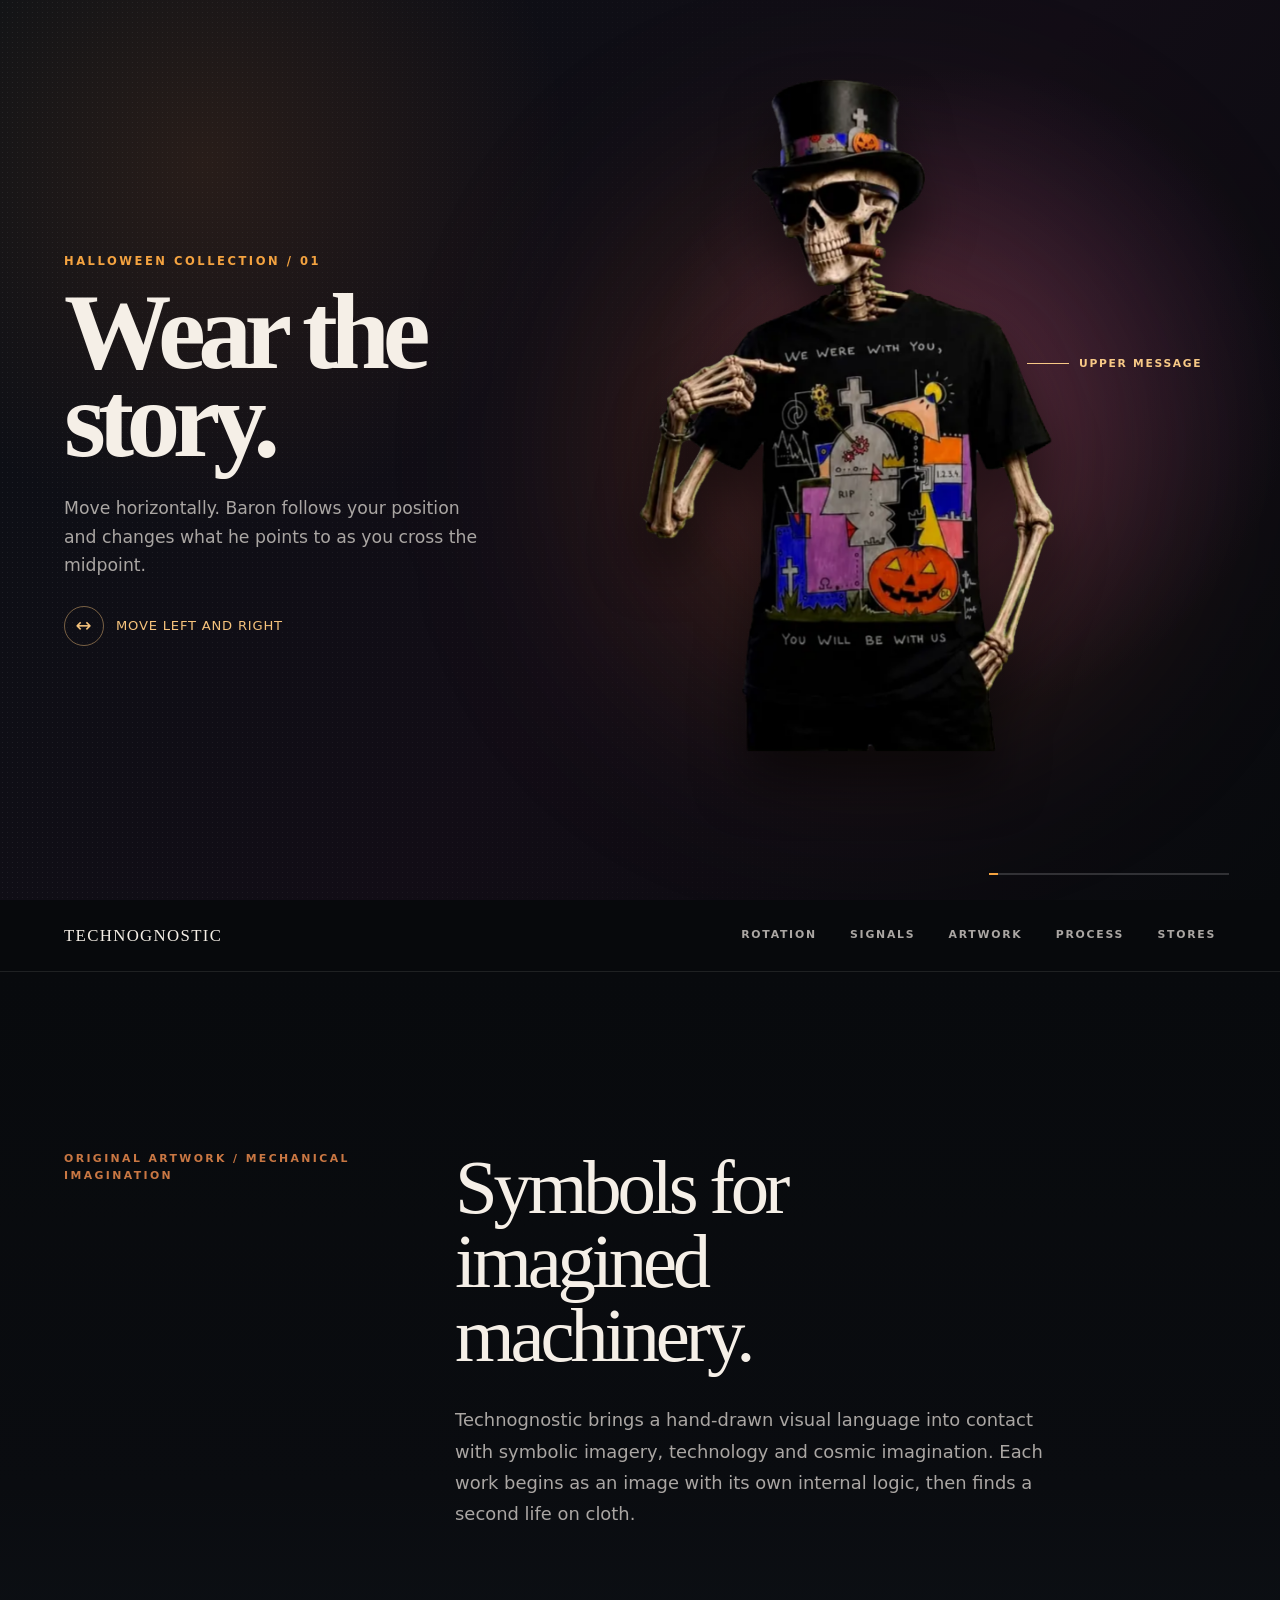
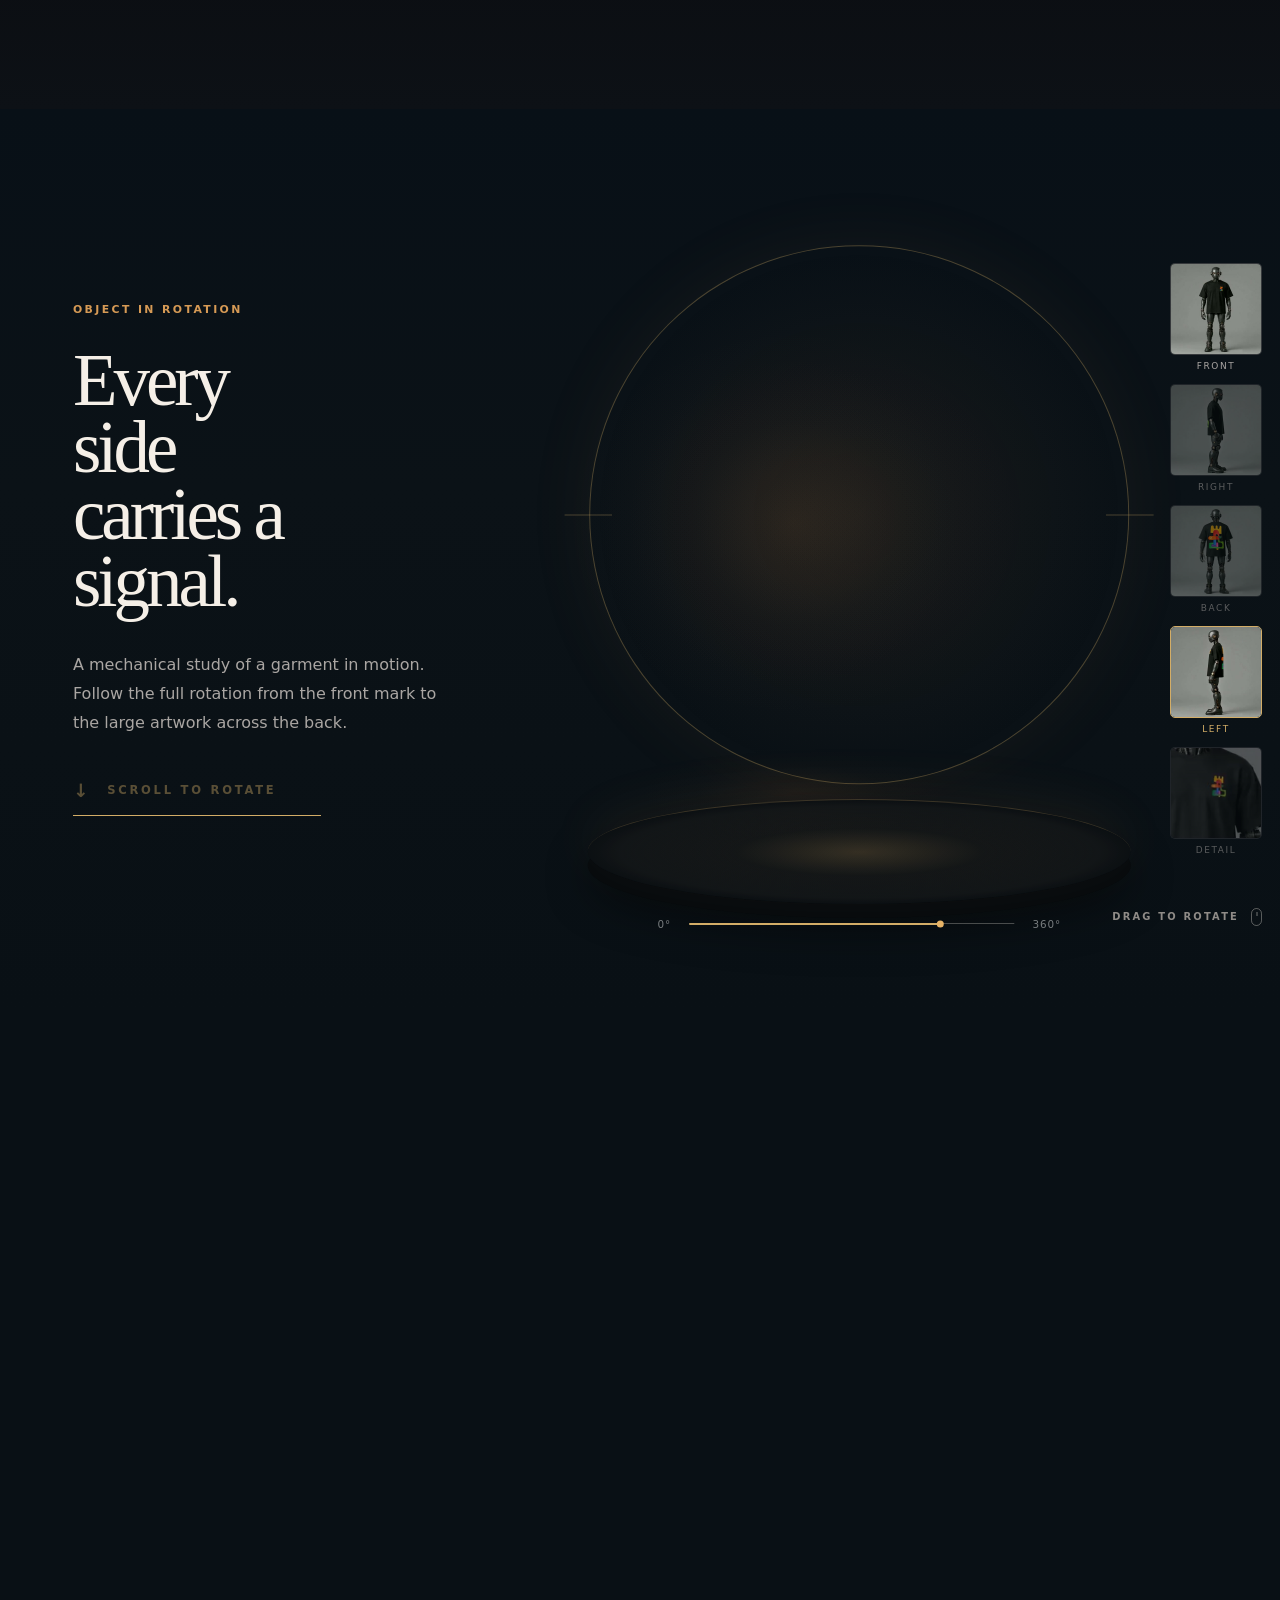
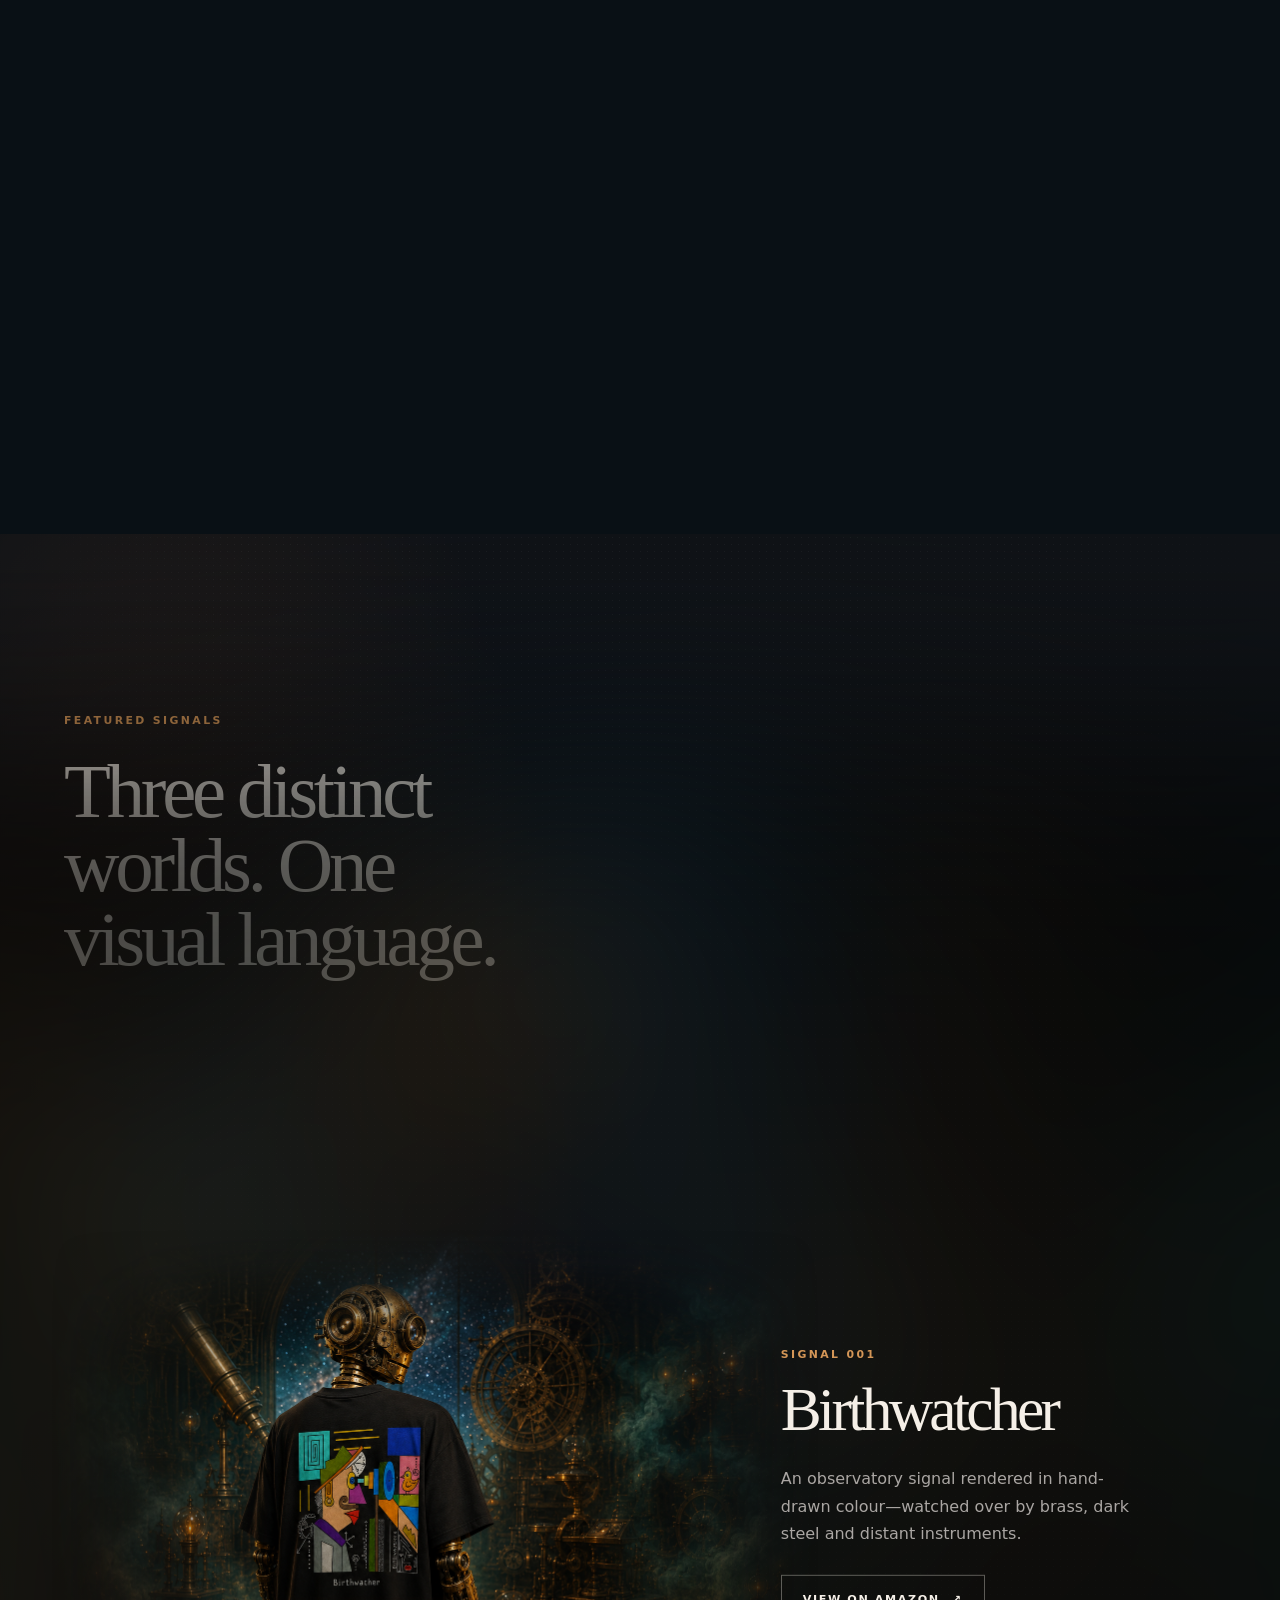
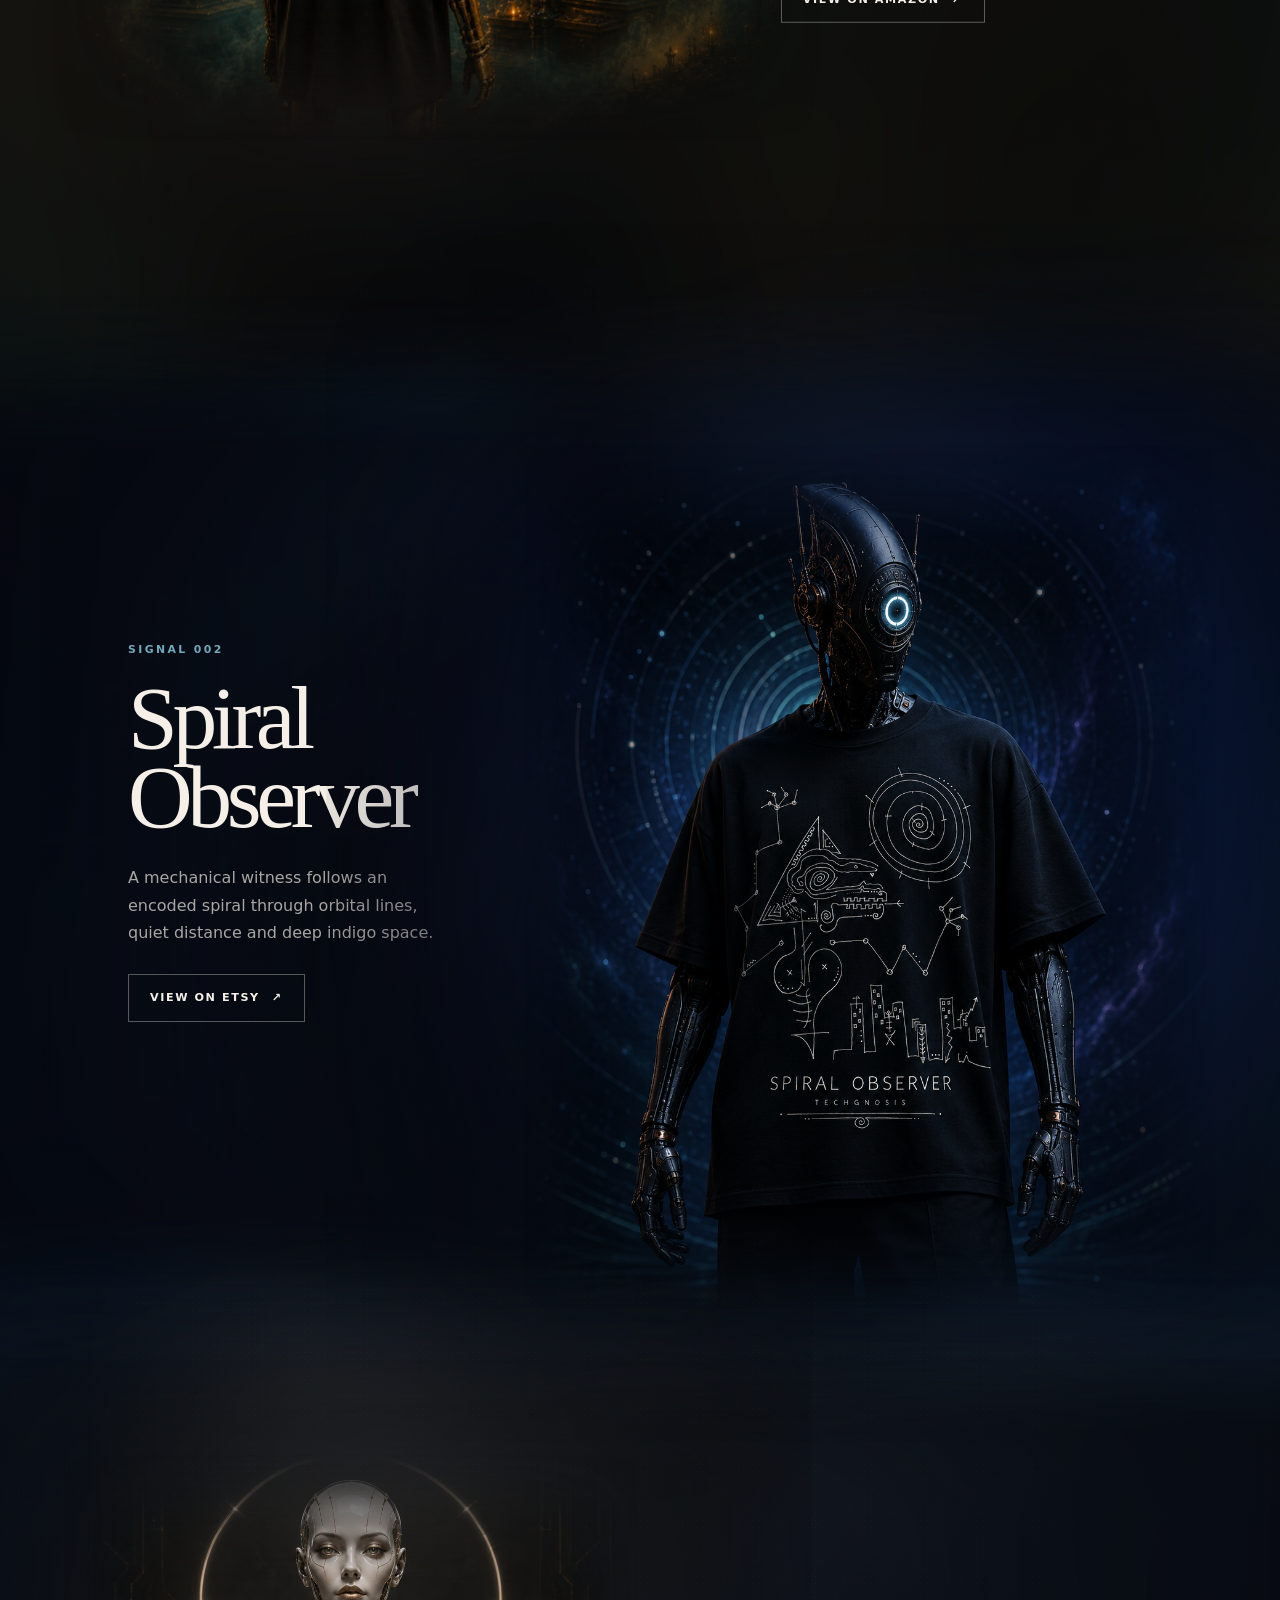
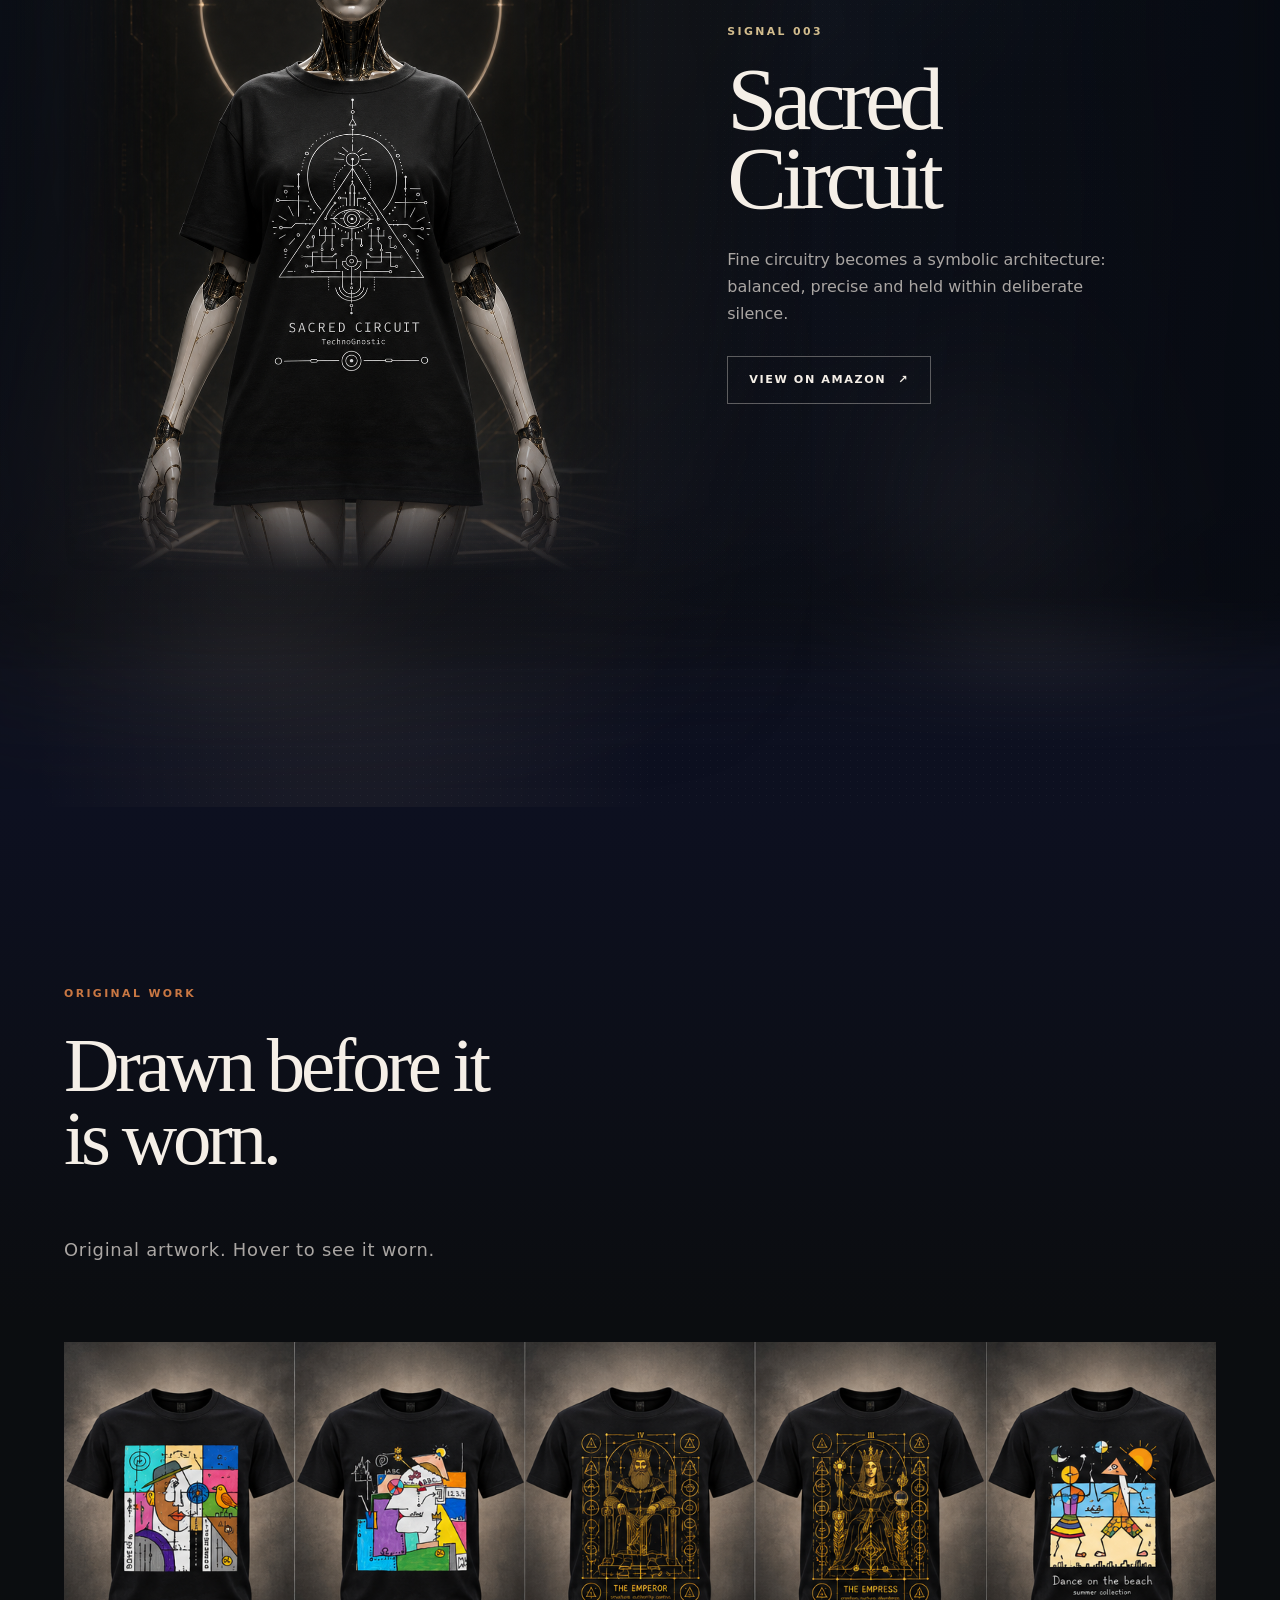
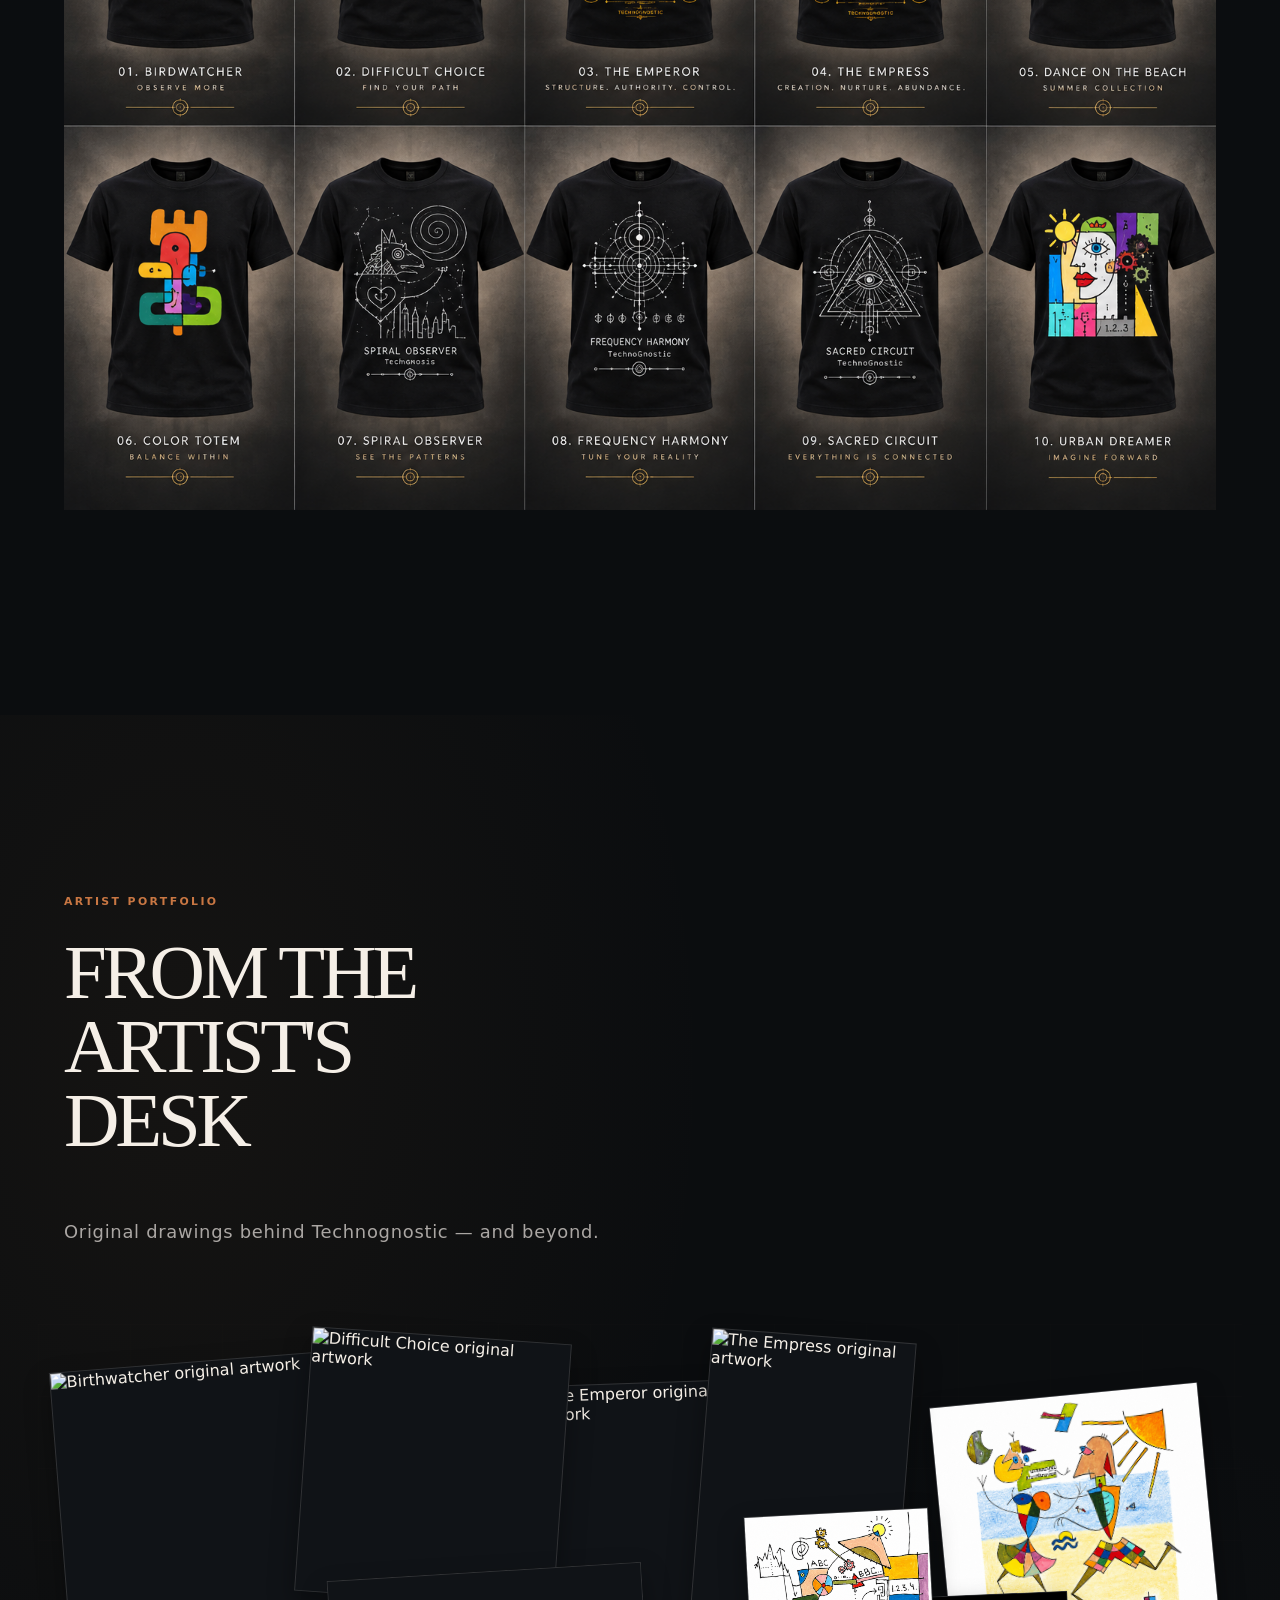
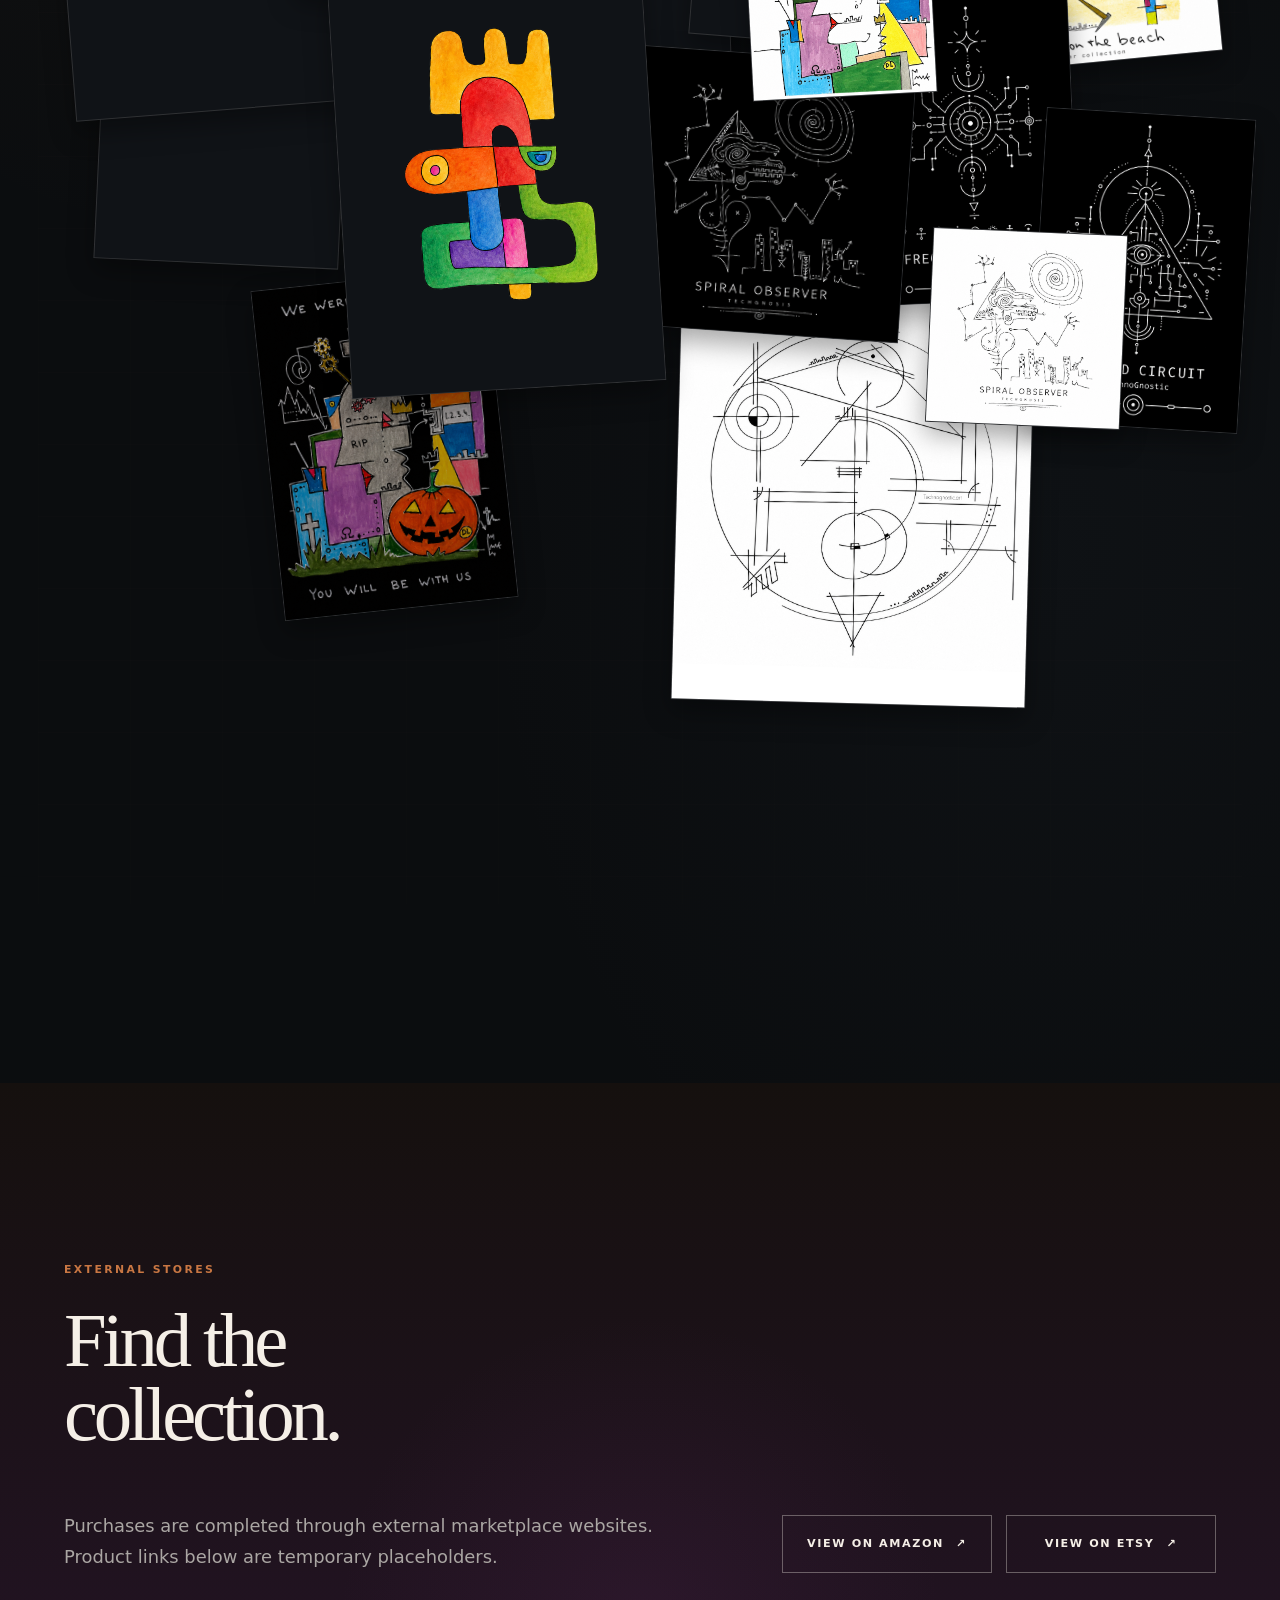
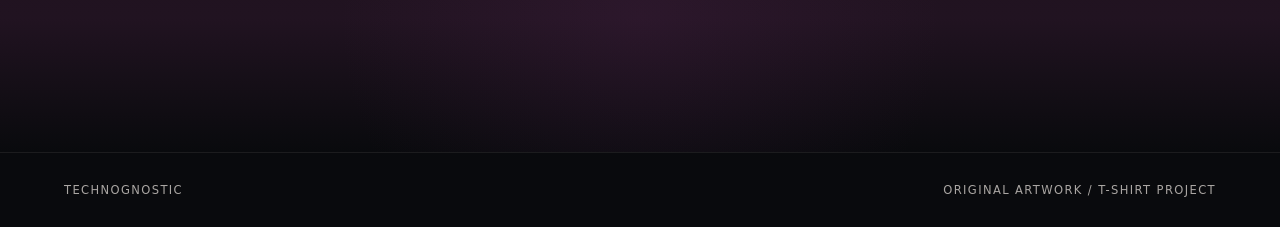
==== commit 4956682d: "Finalize collection showcase and Artist's Desk layout" ====
--- a/index.html
+++ b/index.html
@@ -5,7 +5,7 @@
   <meta name="viewport" content="width=device-width, initial-scale=1">
   <meta name="description" content="Technognostic — original artwork shaped by symbols, machinery and imagined worlds.">
   <title>Technognostic — Wear the story</title>
-  <link rel="stylesheet" href="assets/css/styles.css?v=21">
+  <link rel="stylesheet" href="assets/css/styles.css?v=24">
   <style>
     /* Locked HERO styles copied from hero-scrub-full-width.html. */
     :root { color-scheme: dark; --accent:#f4a340; --ink:#f5efe7; --muted:#aaa6a3; --progress:0; }
@@ -208,61 +208,63 @@
       <div class="site-container site-section__heading">
         <p class="site-kicker">Original work</p>
         <h2 id="gallery-title">Drawn before it is worn.</h2>
-      </div>
-      <div class="site-container artwork-grid">
-        <figure class="artwork artwork--wide">
-          <img src="artwork/PNG.ART/DanceontheBeach002.png" width="1254" height="1254" loading="lazy" alt="Colourful hand-drawn Dance on the Beach artwork on a black background">
-          <figcaption>Dance on the Beach</figcaption>
-        </figure>
-        <figure class="artwork artwork--portrait">
-          <img src="artwork/PNG.ART/TheEmperor.png" width="1023" height="1537" loading="lazy" alt="Gold linear artwork titled The Emperor on a black background">
-          <figcaption>The Emperor</figcaption>
-        </figure>
-        <figure class="artwork">
-          <img src="artwork/PNG.ART/Fr,Harmony002.png" width="1023" height="1537" loading="lazy" alt="White Frequency Harmony circuit-like line artwork on a black background">
-          <figcaption>Frequency Harmony</figcaption>
-        </figure>
-        <figure class="artwork artwork--mockup">
-          <img src="mockups/T-shirt1.jpeg" width="1600" height="1059" loading="lazy" alt="Black T-shirt mockup showing The Emperor artwork on the front and back">
-          <figcaption>The Emperor / garment study</figcaption>
-        </figure>
-        <figure class="artwork artwork--portrait">
-          <img src="artwork/PNG.ART/Sacredcircuit002.png" width="1023" height="1537" loading="lazy" alt="White Sacred Circuit line artwork on a black background">
-          <figcaption>Sacred Circuit</figcaption>
-        </figure>
-        <figure class="artwork artwork--wide">
-          <img src="artwork/PNG.ART/abc.bbc002.png" width="1254" height="1254" loading="lazy" alt="Colourful abstract hand-drawn figure with ABC and BBC marks on a dark background">
-          <figcaption>Title unknown / ABC–BBC study</figcaption>
-        </figure>
-        <figure class="artwork">
-          <img src="artwork/PNG.ART/Sp.observer002.png" width="1254" height="1254" loading="lazy" alt="White Spiral Observer line artwork on a black background">
-          <figcaption>Spiral Observer</figcaption>
-        </figure>
-        <figure class="artwork artwork--portrait">
-          <img src="artwork/PNG.ART/TheEmpress.png" width="1023" height="1537" loading="lazy" alt="Gold linear artwork titled The Empress on a black background">
-          <figcaption>The Empress</figcaption>
-        </figure>
-      </div>
-    </section>
-
-    <section class="site-section site-section--process" id="artist-process" aria-labelledby="process-title">
-      <div class="site-container process-layout">
-        <div class="site-section__heading">
-          <p class="site-kicker">Artist &amp; process</p>
-          <h2 id="process-title">From line to garment.</h2>
-          <!-- PLACEHOLDER COPY: biography and process details have not yet been supplied. -->
-          <p>The available archive reveals a process of drawing, inversion, refinement and translation. Original marks are tested against light and dark grounds before becoming a wearable composition.</p>
-        </div>
-        <div class="process-images">
-          <figure>
-            <img src="artwork/PNG.ART/abc,bbc.png" width="1254" height="1254" loading="lazy" alt="Close view of an original colourful hand-drawn abstract artwork">
-            <figcaption>Original drawing</figcaption>
-          </figure>
-          <figure>
-            <img src="artwork/PNG.ART/Sp.observer.png" width="1254" height="1254" loading="lazy" alt="Black-line Spiral Observer artwork on a light background">
-            <figcaption>Light-ground study</figcaption>
-          </figure>
-        </div>
+        <p class="gallery-introduction">Original artwork. Hover to see it worn.</p>
+      </div>
+      <figure class="site-container collection-showcase">
+        <img src="assets/images/technognostic-collection-showcase.png" width="1536" height="1024" loading="lazy" alt="Technognostic collection showcase featuring ten black T-shirts">
+      </figure>
+    </section>
+
+    <section class="site-section site-section--originals" id="selected-original-works" aria-labelledby="original-works-title">
+      <div class="site-container site-section__heading">
+        <p class="site-kicker">Artist portfolio</p>
+        <h2 id="original-works-title">FROM THE ARTIST'S DESK</h2>
+        <p class="originals-introduction">Original drawings behind Technognostic — and beyond.</p>
+      </div>
+      <div class="site-container artists-desk">
+        <figure class="original-work">
+          <img src="artwork/LAST/Bigsizebithwacher004.png" width="4928" height="5072" loading="lazy" alt="Birthwatcher original artwork">
+        </figure>
+        <figure class="original-work">
+          <img src="artwork/LAST/dificultchoise.png" width="4500" height="4583" loading="lazy" alt="Difficult Choice original artwork">
+        </figure>
+        <figure class="original-work">
+          <img src="artwork/LAST/TheEmperor002.png" width="4500" height="6761" loading="lazy" alt="The Emperor original artwork">
+        </figure>
+        <figure class="original-work">
+          <img src="artwork/LAST/TheEmpress002.png" width="4500" height="6761" loading="lazy" alt="The Empress original artwork">
+        </figure>
+        <figure class="original-work">
+          <img src="artwork/13.07.26/danceonthebeach300ppi.png" width="4500" height="4500" loading="lazy" alt="Dance on the Beach original artwork">
+        </figure>
+        <figure class="original-work">
+          <img src="artwork/13.07.26/manwithglasses002.png" width="4274" height="4277" loading="lazy" alt="ABC/BBC original artwork">
+        </figure>
+        <figure class="original-work">
+          <img src="artwork/13.07.26/royallabirintwhitw002_no_background.png" width="4500" height="6000" loading="lazy" alt="Royal Labyrinth original artwork">
+        </figure>
+        <figure class="original-work">
+          <img src="artwork/13.07.26/Spiral.big002.png" width="4500" height="4500" loading="lazy" alt="Spiral Observer original artwork">
+        </figure>
+        <figure class="original-work">
+          <img src="artwork/PNG.ART/Fr,Harmony002.png" width="1023" height="1537" loading="lazy" alt="Frequency Harmony original artwork">
+        </figure>
+        <figure class="original-work">
+          <img src="artwork/PNG.ART/Sacredcircuit002.png" width="1023" height="1537" loading="lazy" alt="Sacred Circuit original artwork">
+        </figure>
+        <figure class="original-work">
+          <img src="artwork/PNG.ART/Halloween.png" width="1054" height="1492" loading="lazy" alt="Halloween original artwork">
+        </figure>
+        <figure class="original-work">
+          <img src="artwork/LAST/techno002+ copy300ppi+.png" width="4500" height="5400" loading="lazy" alt="techno002 original artwork">
+        </figure>
+
+        <figure class="original-work">
+          <img src="artwork/PNG.ART/abc,bbc.png" width="1254" height="1254" loading="lazy" alt="ABC/BBC light-ground studio artwork">
+        </figure>
+        <figure class="original-work">
+          <img src="artwork/PNG.ART/Sp.observer.png" width="1254" height="1254" loading="lazy" alt="Spiral Observer light-ground studio artwork">
+        </figure>
       </div>
     </section>
 
@@ -286,7 +288,7 @@
     <div class="site-container"><span>Technognostic</span><span>Original artwork / T-shirt project</span></div>
   </footer>
 
-  <script src="assets/js/main.js?v=3" defer></script>
+  <script src="assets/js/main.js?v=4" defer></script>
   <script src="assets/js/robot-scrub.js?v=4" defer></script>
   <script>
     /* Locked HERO script copied from hero-scrub-full-width.html. */
--- a/assets/css/styles.css
+++ b/assets/css/styles.css
@@ -141,10 +141,7 @@
 .site-section--robot {
   min-height: 225vh;
   padding: 0;
-  background:
-    radial-gradient(ellipse at 62% 42%, rgba(132,92,54,.24), rgba(86,61,40,.12) 28%, transparent 48%),
-    radial-gradient(ellipse at 62% 78%, rgba(124,82,42,.15), transparent 32%),
-    linear-gradient(180deg, #081017, #0b1217 42%, #091015);
+  background: #091015;
 }
 .site-section--robot::before,
 .site-section--robot::after { content: none; }
@@ -156,8 +153,23 @@
   display: grid;
   align-items: center;
   overflow: hidden;
+  isolation: isolate;
+  background:
+    radial-gradient(ellipse 17% 24% at 62% 46%, rgba(148,102,59,.13), rgba(75,55,38,.06) 48%, transparent 76%),
+    radial-gradient(ellipse 14% 6% at 62% 76%, rgba(139,91,47,.11), rgba(70,49,33,.04) 52%, transparent 84%),
+    linear-gradient(180deg, #081017, #0b1217 42%, #091015);
+}
+.robot-sticky::before {
+  content: "";
+  position: absolute;
+  inset: 0;
+  z-index: 0;
+  pointer-events: none;
+  background: radial-gradient(ellipse 24% 29% at 62% 46%, rgba(176,119,64,.035), transparent 76%);
 }
 .robot-layout {
+  position: relative;
+  z-index: 1;
   width: min(88.6%, 1720px);
   display: grid;
   grid-template-columns: minmax(330px, .70fr) minmax(650px, 1.30fr);
@@ -237,10 +249,10 @@
   max-height: 100%;
   object-fit: contain;
   mix-blend-mode: multiply;
-  filter: brightness(.82) contrast(1.18) saturate(.82) sepia(.10) drop-shadow(0 34px 64px rgba(0,0,0,.42));
-  -webkit-mask-image: linear-gradient(to right, transparent, rgba(0,0,0,.12) 6%, rgba(0,0,0,.48) 15%, rgba(0,0,0,.86) 25%, #000 34%, #000 66%, rgba(0,0,0,.86) 75%, rgba(0,0,0,.48) 85%, rgba(0,0,0,.12) 94%, transparent), linear-gradient(to bottom, transparent, rgba(0,0,0,.30) 6%, rgba(0,0,0,.78) 14%, #000 22%, #000 83%, rgba(0,0,0,.72) 91%, transparent);
+  filter: brightness(.72) contrast(1.44) saturate(.84) sepia(.12) drop-shadow(0 34px 64px rgba(0,0,0,.52));
+  -webkit-mask-image: linear-gradient(to right, transparent, rgba(0,0,0,.08) 7%, rgba(0,0,0,.35) 15%, rgba(0,0,0,.72) 25%, rgba(0,0,0,.92) 35%, #000 42%, #000 58%, rgba(0,0,0,.92) 65%, rgba(0,0,0,.72) 75%, rgba(0,0,0,.35) 85%, rgba(0,0,0,.08) 94%, transparent), linear-gradient(to bottom, transparent, rgba(0,0,0,.20) 7%, rgba(0,0,0,.58) 16%, rgba(0,0,0,.85) 26%, #000 35%, #000 64%, rgba(0,0,0,.82) 75%, rgba(0,0,0,.50) 85%, rgba(0,0,0,.15) 94%, transparent);
   -webkit-mask-composite: source-in;
-  mask-image: linear-gradient(to right, transparent, rgba(0,0,0,.12) 6%, rgba(0,0,0,.48) 15%, rgba(0,0,0,.86) 25%, #000 34%, #000 66%, rgba(0,0,0,.86) 75%, rgba(0,0,0,.48) 85%, rgba(0,0,0,.12) 94%, transparent), linear-gradient(to bottom, transparent, rgba(0,0,0,.30) 6%, rgba(0,0,0,.78) 14%, #000 22%, #000 83%, rgba(0,0,0,.72) 91%, transparent);
+  mask-image: linear-gradient(to right, transparent, rgba(0,0,0,.08) 7%, rgba(0,0,0,.35) 15%, rgba(0,0,0,.72) 25%, rgba(0,0,0,.92) 35%, #000 42%, #000 58%, rgba(0,0,0,.92) 65%, rgba(0,0,0,.72) 75%, rgba(0,0,0,.35) 85%, rgba(0,0,0,.08) 94%, transparent), linear-gradient(to bottom, transparent, rgba(0,0,0,.20) 7%, rgba(0,0,0,.58) 16%, rgba(0,0,0,.85) 26%, #000 35%, #000 64%, rgba(0,0,0,.82) 75%, rgba(0,0,0,.50) 85%, rgba(0,0,0,.15) 94%, transparent);
   mask-composite: intersect;
 }
 .robot-stage-floor {
@@ -703,36 +715,93 @@
 .site-button:focus-visible { color: #0b0d0f; background: var(--site-ink); }
 
 .site-section--gallery { background: linear-gradient(180deg, #0d1020, #0b0d10 34%, #0b0d0f); }
-
-.artwork-grid {
-  margin-top: clamp(70px, 10vw, 140px);
-  display: grid;
-  grid-template-columns: repeat(12, 1fr);
-  gap: clamp(30px, 5vw, 78px) clamp(18px, 3vw, 42px);
-  align-items: start;
-}
-
-.artwork { grid-column: span 4; margin: 0; }
-.artwork--wide { grid-column: span 7; }
-.artwork--portrait { grid-column: span 5; }
-.artwork--mockup { grid-column: 2 / span 8; }
-.artwork img { width: 100%; height: auto; display: block; object-fit: contain; transition: transform 500ms cubic-bezier(.2,.7,.2,1); }
-.artwork:nth-child(3n) { margin-top: clamp(0px, 6vw, 90px); }
-.artwork:hover img { transform: translateY(-6px); }
-.artwork figcaption,
-.process-images figcaption { margin-top: 14px; color: var(--site-muted); font-size: .68rem; letter-spacing: .14em; text-transform: uppercase; }
-
-.site-section--process {
+.gallery-introduction { max-width: none; margin: 18px 0 0; color: var(--site-muted); font-size: .9rem; letter-spacing: .04em; }
+.collection-showcase { margin-top: clamp(46px, 6vw, 86px); margin-bottom: clamp(12px, 2vw, 30px); }
+.collection-showcase img { display: block; width: 100%; max-width: 1536px; height: auto; margin-inline: auto; }
+
+.site-section--originals {
   background:
-    radial-gradient(circle at 76% 35%, rgba(151, 87, 48, .1), transparent 32%),
-    linear-gradient(180deg, #0b0d0f, #15100e);
-}
-
-.process-layout { display: grid; grid-template-columns: .75fr 1.25fr; gap: clamp(50px, 9vw, 140px); align-items: center; }
-.process-images { display: grid; grid-template-columns: 1.15fr .85fr; gap: clamp(16px, 2.5vw, 34px); align-items: end; }
-.process-images figure { margin: 0; }
-.process-images figure:last-child { margin-bottom: -80px; }
-.process-images img { width: 100%; height: auto; display: block; }
+    radial-gradient(ellipse at 14% 18%, rgba(153, 108, 61, .07), transparent 34%),
+    radial-gradient(ellipse at 82% 73%, rgba(57, 72, 88, .08), transparent 38%),
+    #0b0d0f;
+}
+.originals-introduction { max-width: none; margin: 18px 0 0; color: var(--site-muted); font-size: .9rem; letter-spacing: .04em; }
+.artists-desk {
+  position: relative;
+  width: min(94vw, 1600px);
+  max-width: none;
+  height: clamp(1180px, 82vw, 1420px);
+  margin-top: clamp(46px, 6vw, 86px);
+  margin-inline: auto;
+  isolation: isolate;
+}
+.artists-desk::before {
+  position: absolute;
+  inset: 0;
+  z-index: -1;
+  content: "";
+  opacity: .18;
+  background-image:
+    linear-gradient(rgba(215, 183, 137, .06) 1px, transparent 1px),
+    linear-gradient(90deg, rgba(215, 183, 137, .04) 1px, transparent 1px);
+  background-size: 100% 72px, 92px 100%;
+  pointer-events: none;
+}
+.original-work {
+  position: absolute;
+  z-index: 1;
+  display: flex;
+  flex-direction: column;
+  align-items: flex-start;
+  width: var(--print-width);
+  margin: 0;
+  transform-origin: center;
+}
+.original-work img {
+  display: block;
+  width: var(--print-width);
+  max-width: 100%;
+  height: auto;
+  border: 1px solid rgba(245, 239, 231, .14);
+  background: #101317;
+  box-shadow: 0 12px 26px rgba(0, 0, 0, .34);
+}
+.original-work:nth-child(1) { --print-width: 340px; top: 3%; left: 2%; z-index: 5; transform: rotate(-4.5deg); }
+.original-work:nth-child(2) { --print-width: 260px; top: 1%; left: 22%; z-index: 6; transform: rotate(4deg); }
+.original-work:nth-child(3) { --print-width: 195px; top: 5%; left: 41%; z-index: 4; transform: rotate(-2deg); }
+.original-work:nth-child(4) { --print-width: 205px; top: 1%; left: 55%; z-index: 5; transform: rotate(4.5deg); }
+.original-work:nth-child(5) { --print-width: 270px; top: 6%; left: 75%; z-index: 3; transform: rotate(-5.5deg); }
+.original-work:nth-child(6) { --print-width: 245px; top: 25%; left: 5%; z-index: 4; transform: rotate(2.7deg); }
+.original-work:nth-child(7) { --print-width: 315px; top: 21%; left: 25%; z-index: 6; transform: rotate(-3.5deg); }
+.original-work:nth-child(8) { --print-width: 280px; top: 28%; left: 49%; z-index: 5; transform: rotate(4deg); }
+.original-work:nth-child(9) { --print-width: 205px; top: 23%; left: 69%; z-index: 4; transform: rotate(-2.5deg); }
+.original-work:nth-child(10) { --print-width: 210px; top: 33%; left: 83%; z-index: 5; transform: rotate(3.5deg); }
+.original-work:nth-child(11) { --print-width: 235px; top: 47%; left: 19%; z-index: 4; transform: rotate(-6deg); }
+.original-work:nth-child(12) { --print-width: 355px; top: 47%; left: 53%; z-index: 3; transform: rotate(1.5deg); }
+.original-work:nth-child(13) { --print-width: 185px; top: 16%; left: 59%; z-index: 7; transform: rotate(-3deg); }
+.original-work:nth-child(14) { --print-width: 195px; top: 43%; left: 74%; z-index: 6; transform: rotate(2.5deg); }
+
+@media (min-width: 761px) and (max-width: 1100px) {
+  .artists-desk {
+    display: grid;
+    grid-template-columns: repeat(3, minmax(0, 1fr));
+    grid-template-rows: none;
+    gap: clamp(26px, 4vw, 42px) clamp(18px, 3vw, 30px);
+    width: min(92vw, 920px);
+    height: auto;
+    padding: 0;
+  }
+  .artists-desk .original-work {
+    position: relative;
+    width: auto;
+    grid-column: auto !important;
+    grid-row: auto !important;
+    transform: none !important;
+  }
+  .artists-desk .original-work:nth-child(3n + 2) { transform: rotate(1.5deg) !important; }
+  .artists-desk .original-work:nth-child(3n) { transform: rotate(-1.5deg) !important; }
+  .original-work img { width: 100%; height: auto; }
+}
 
 .site-section--marketplaces {
   min-height: 62vh;
@@ -856,25 +925,31 @@
   .campaign--circuit .campaign__copy { max-width: none; padding: 36px 8px 50px; }
   .campaign--circuit .campaign__copy h3,
   .campaign--circuit .campaign__copy > p:not(.site-kicker) { margin-inline: auto; }
-  .artwork-grid { grid-template-columns: repeat(2, 1fr); }
-  .artwork,
-  .artwork--wide,
-  .artwork--portrait,
-  .artwork--mockup { grid-column: span 1; margin-top: 0; }
-  .artwork--wide,
-  .artwork--mockup { grid-column: span 2; }
-  .process-layout,
+  .artists-desk {
+    display: grid;
+    grid-template-columns: repeat(2, minmax(0, 1fr));
+    grid-template-rows: none;
+    gap: 28px 16px;
+    width: min(94vw, 680px);
+    height: auto;
+    margin-top: 42px;
+    padding: 0;
+  }
+  .artists-desk::before { display: none; }
+  .artists-desk .original-work { position: relative; width: auto; grid-column: auto !important; grid-row: auto !important; transform: none !important; }
+  .original-work img { width: 100%; height: auto; }
   .marketplace-layout { grid-template-columns: 1fr; }
-  .process-images { margin-top: 20px; }
-  .process-images figure:last-child { margin-bottom: -30px; }
   .marketplace-actions { justify-content: flex-start; }
   .site-footer .site-container { flex-direction: column; }
+}
+
+@media (max-width: 480px) {
+  .artists-desk { grid-template-columns: minmax(0, 1fr); gap: 30px; }
 }
 
 @media (prefers-reduced-motion: reduce) {
   html { scroll-behavior: auto; }
   .site-navigation a,
   .site-button,
-  .artwork img,
   .robot-instruction { transition: none; }
 }
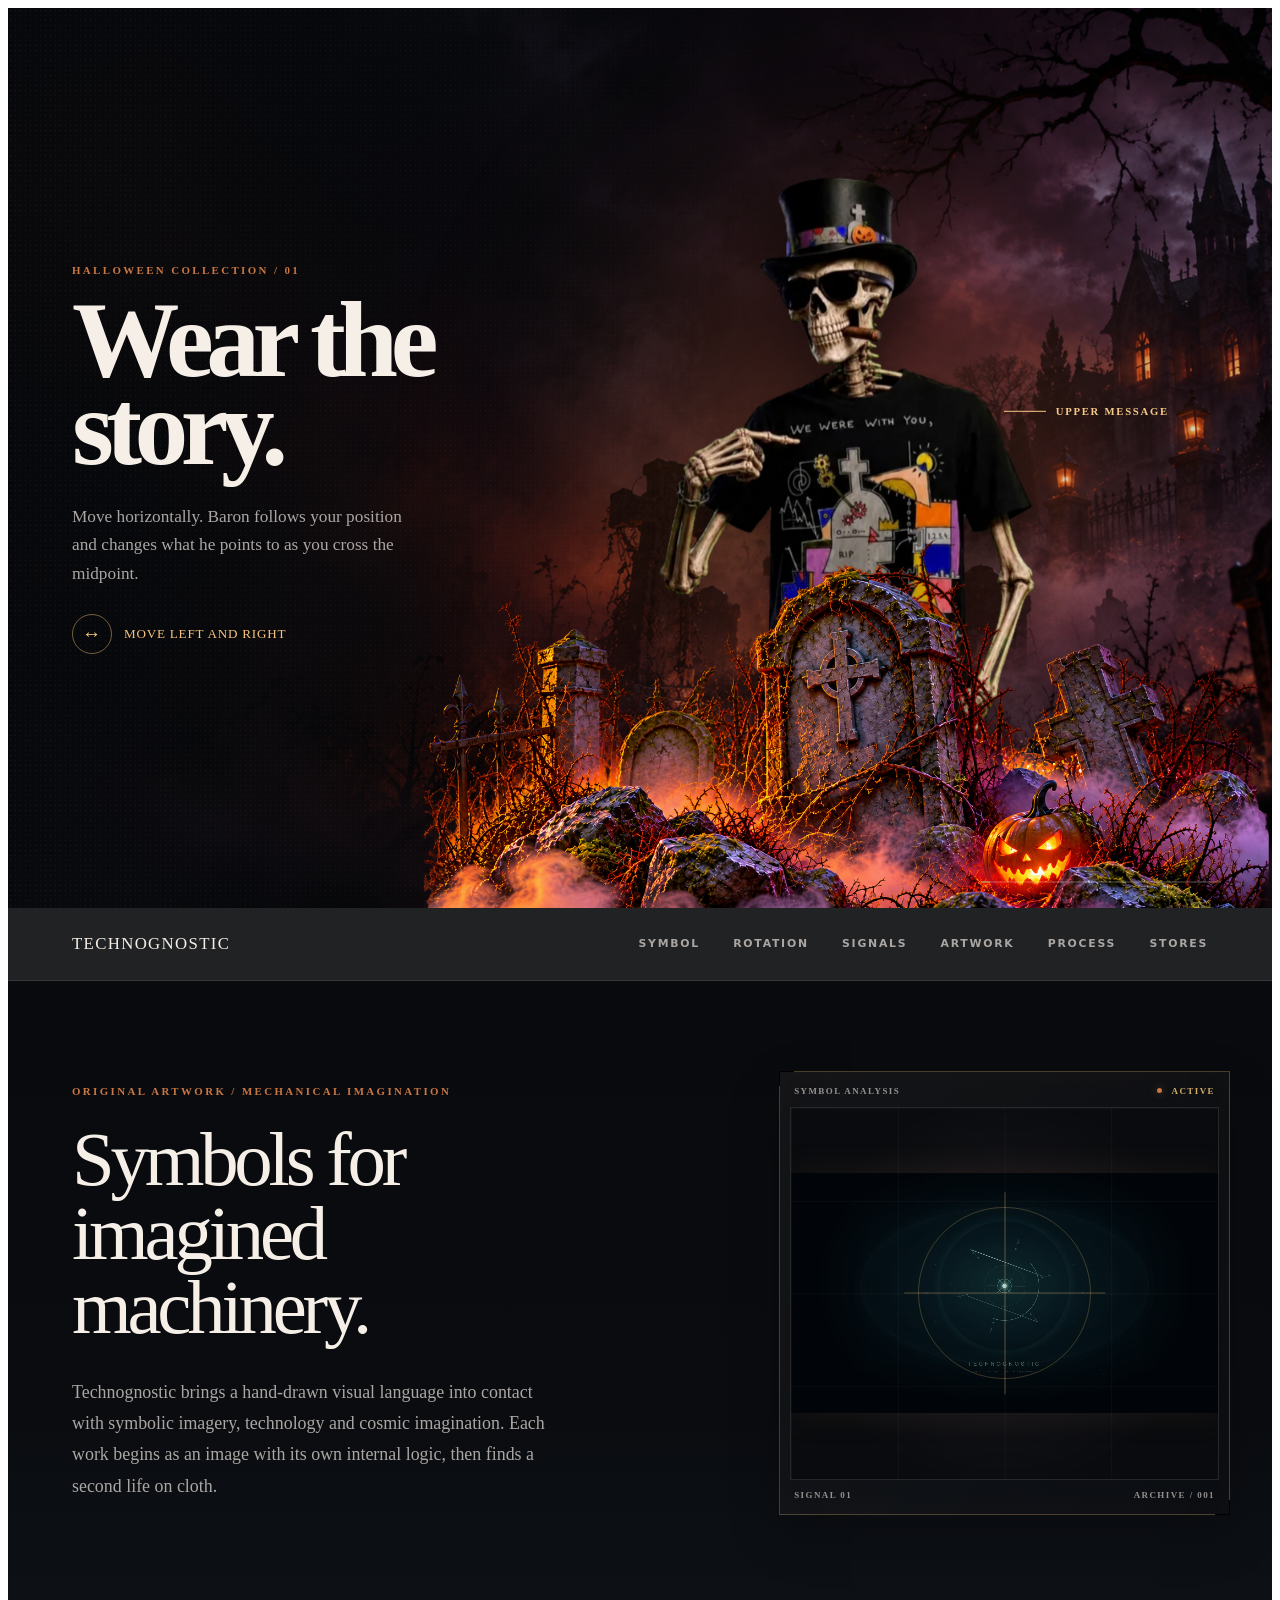
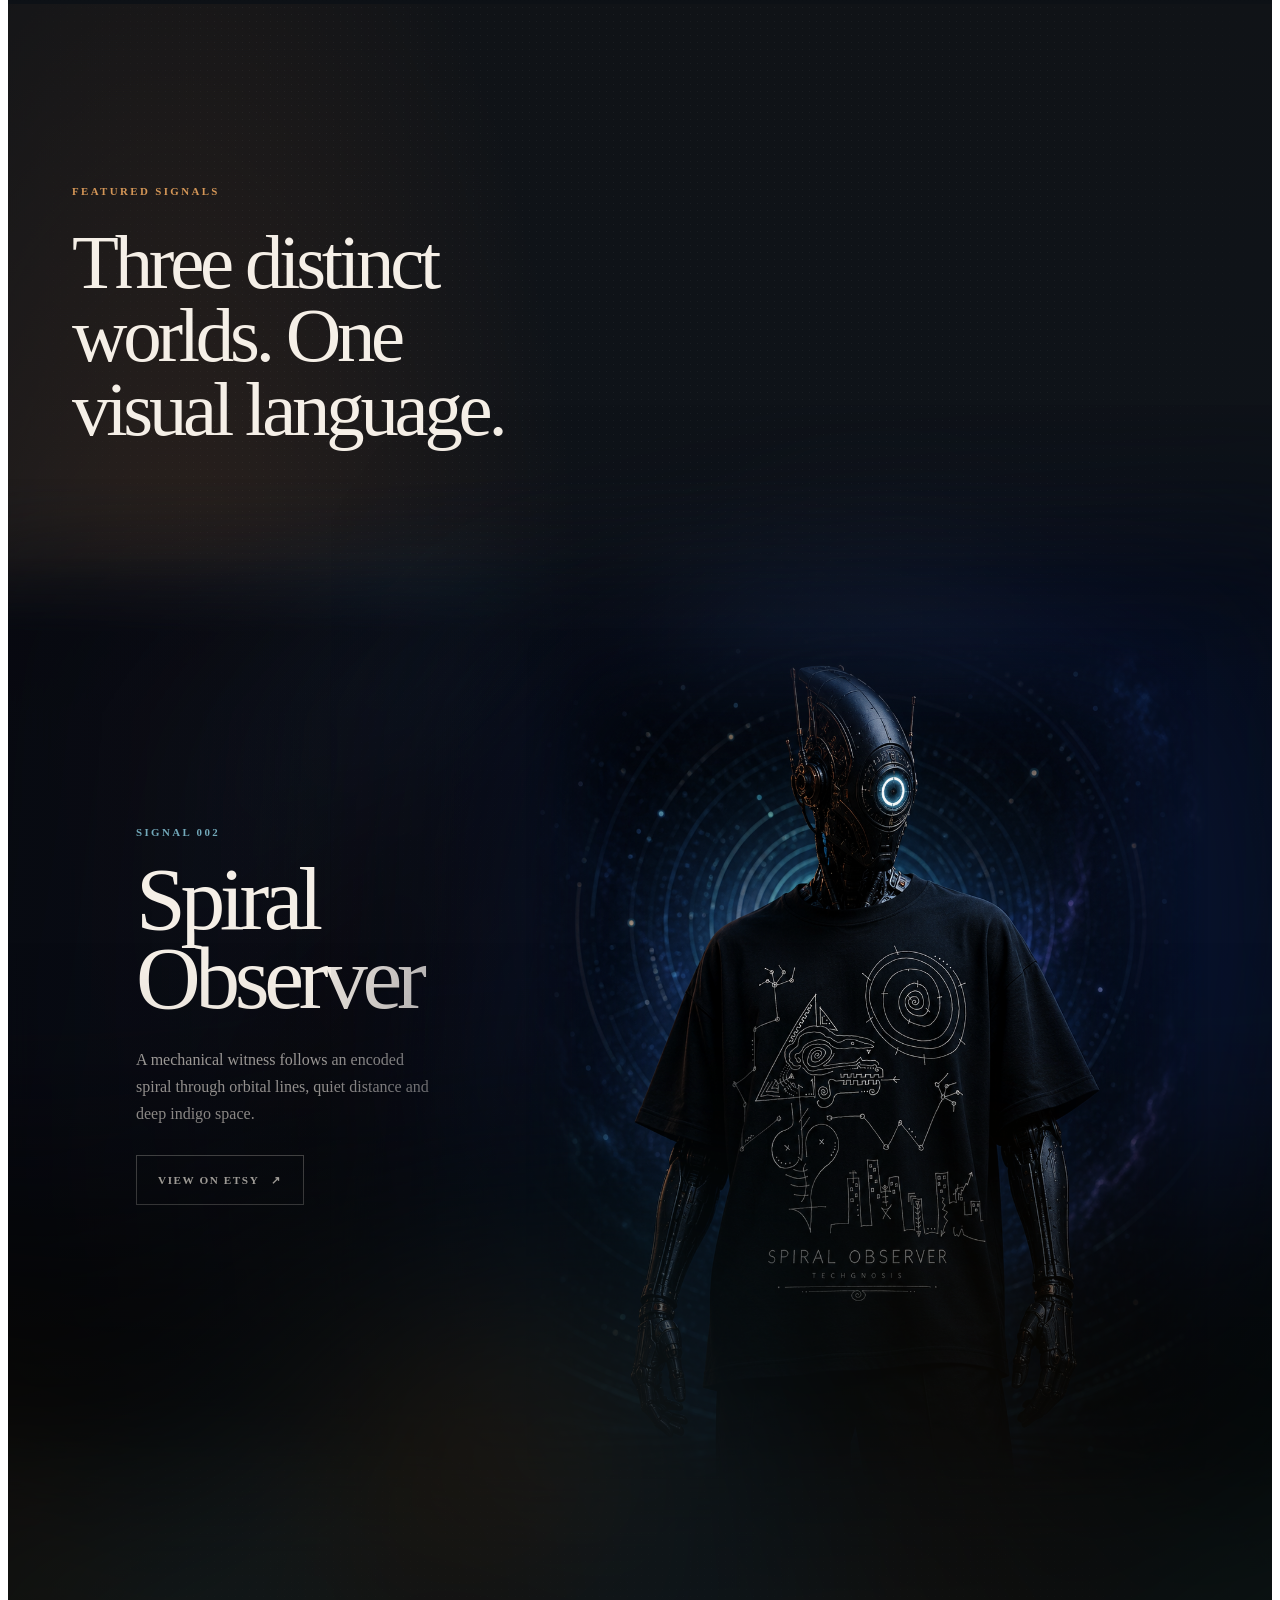
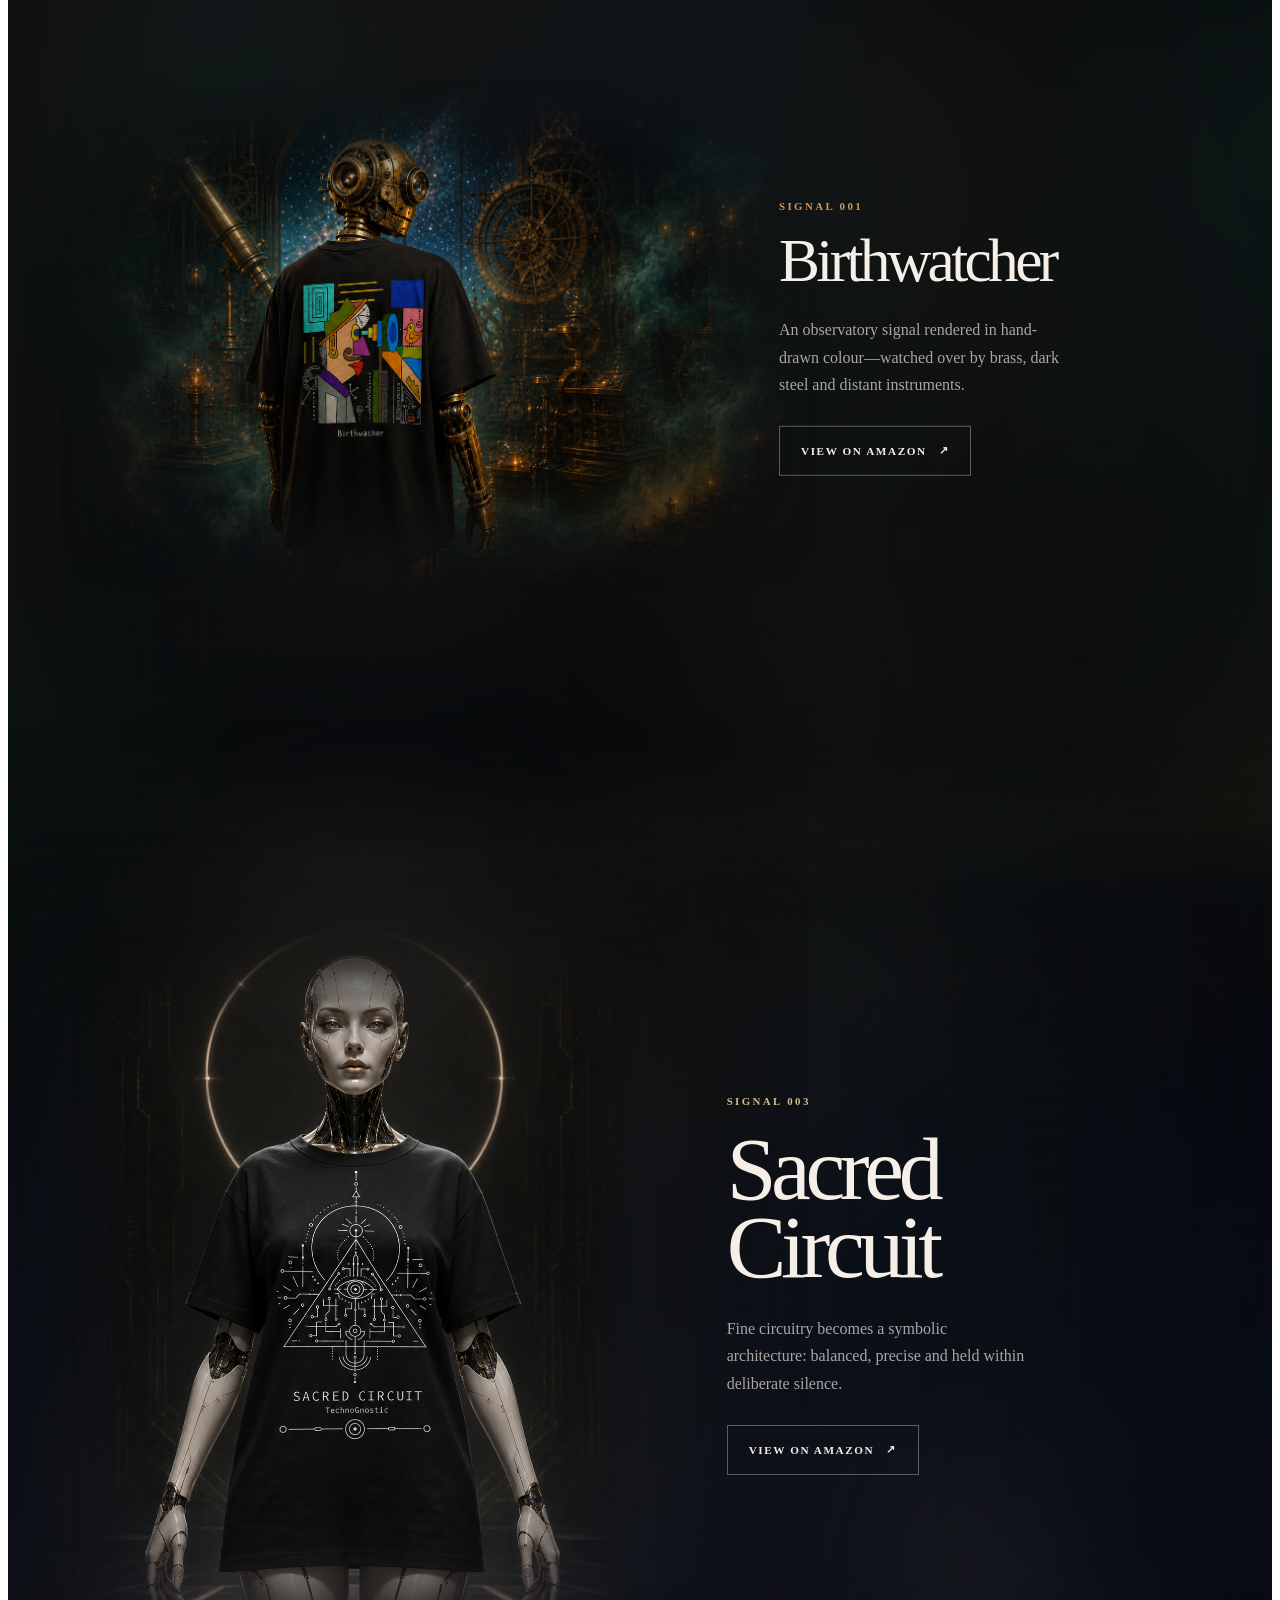
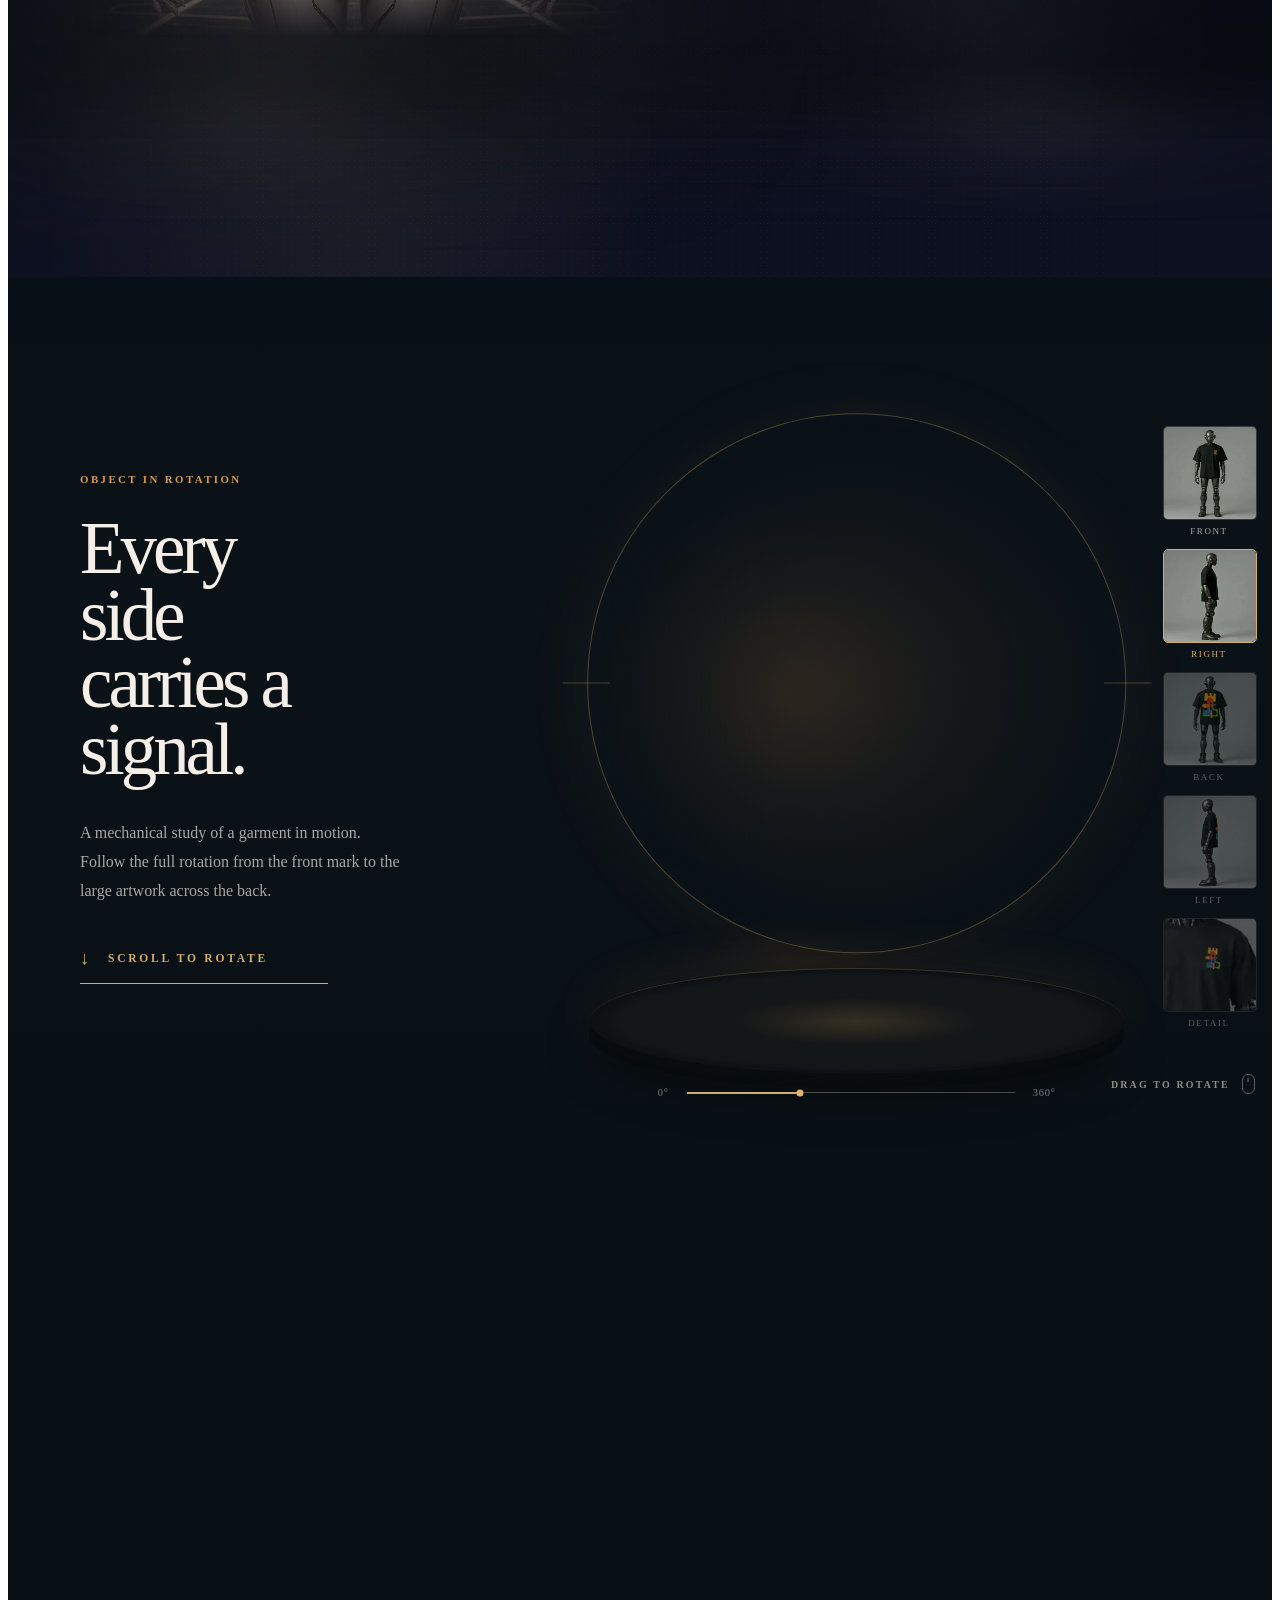
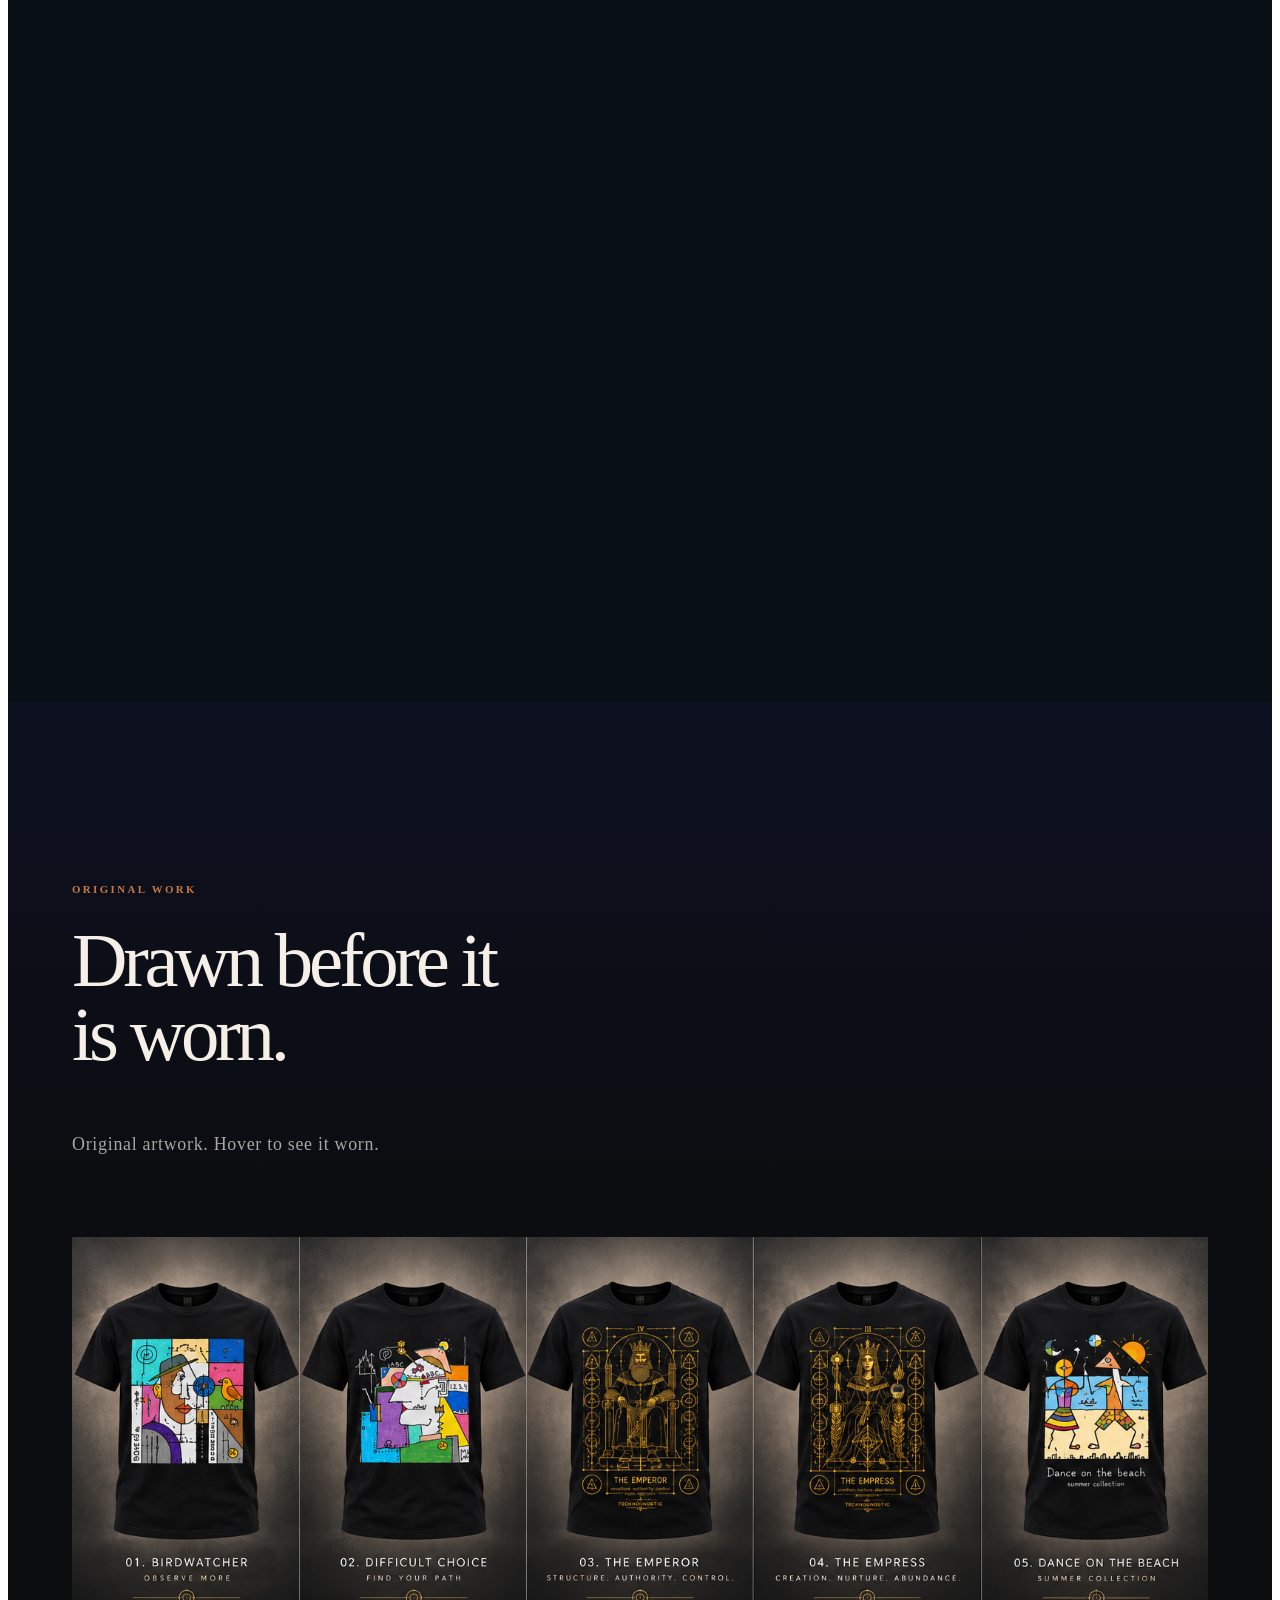
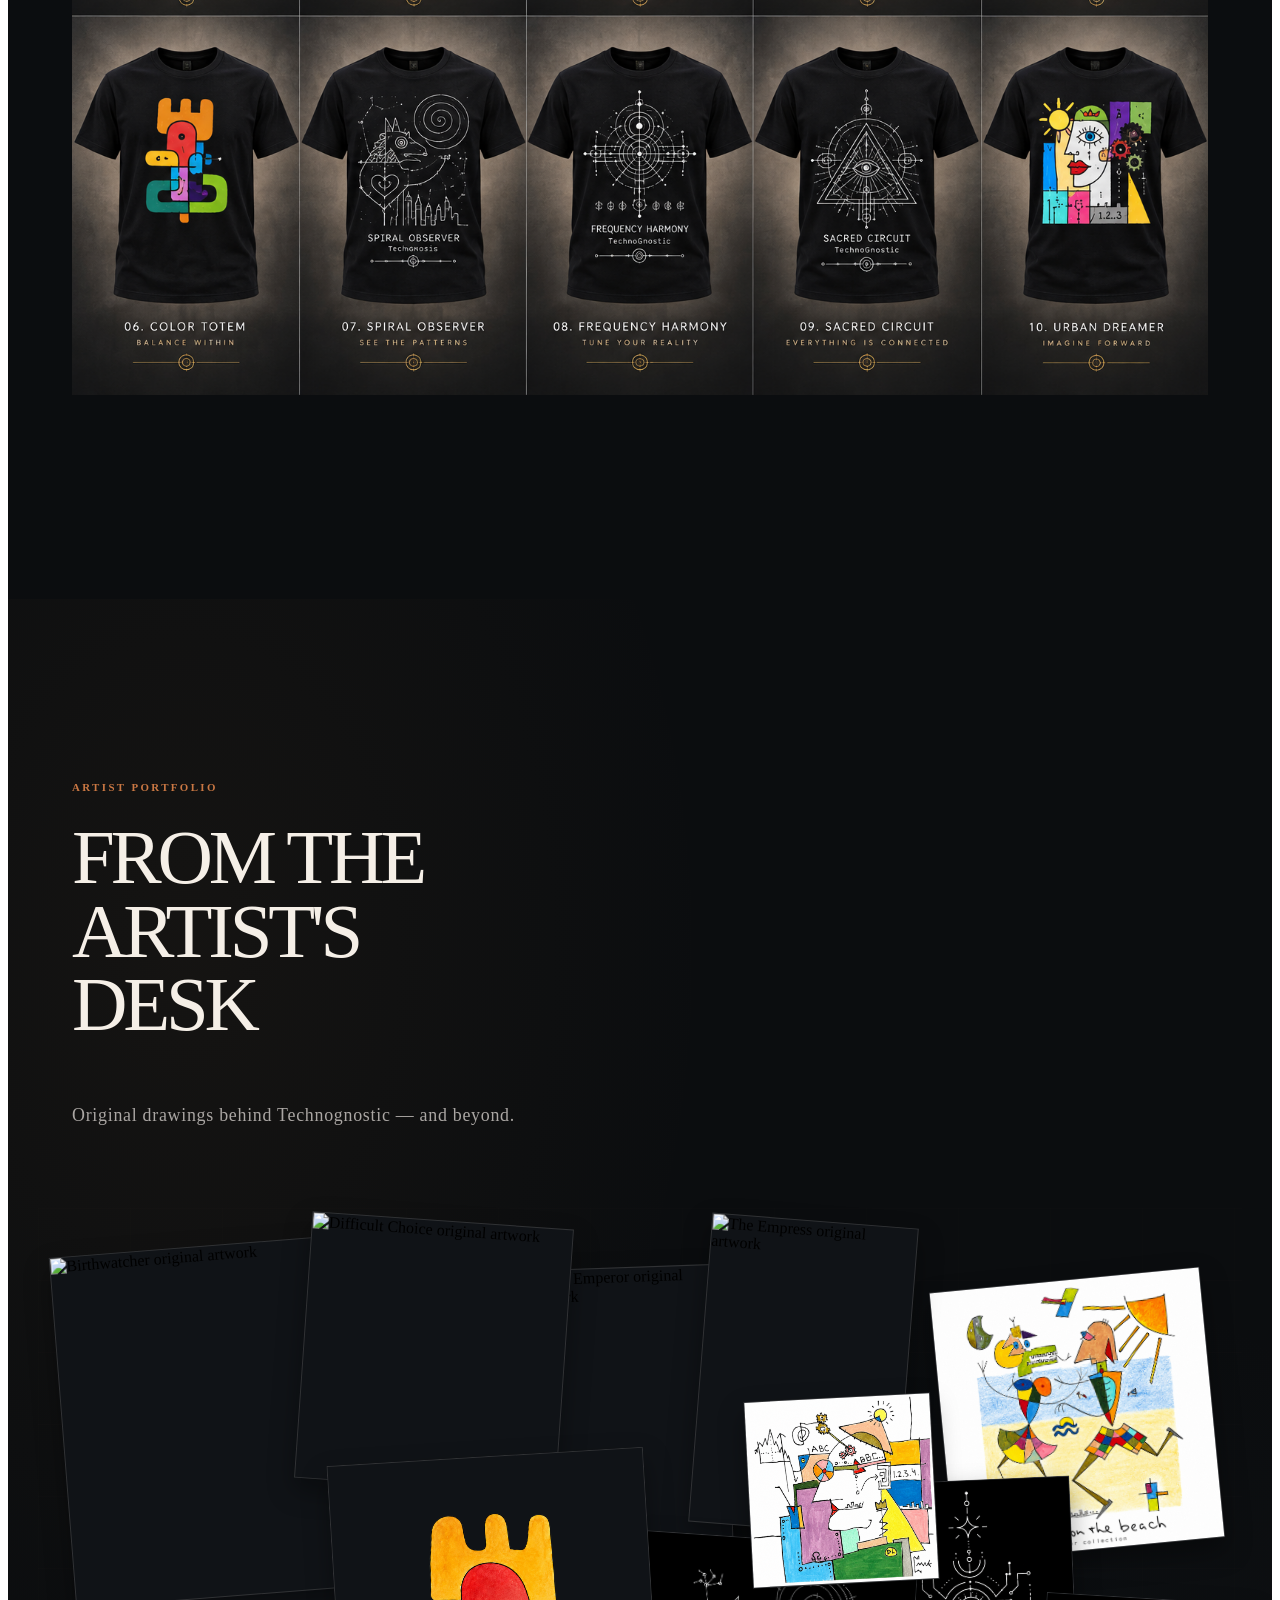
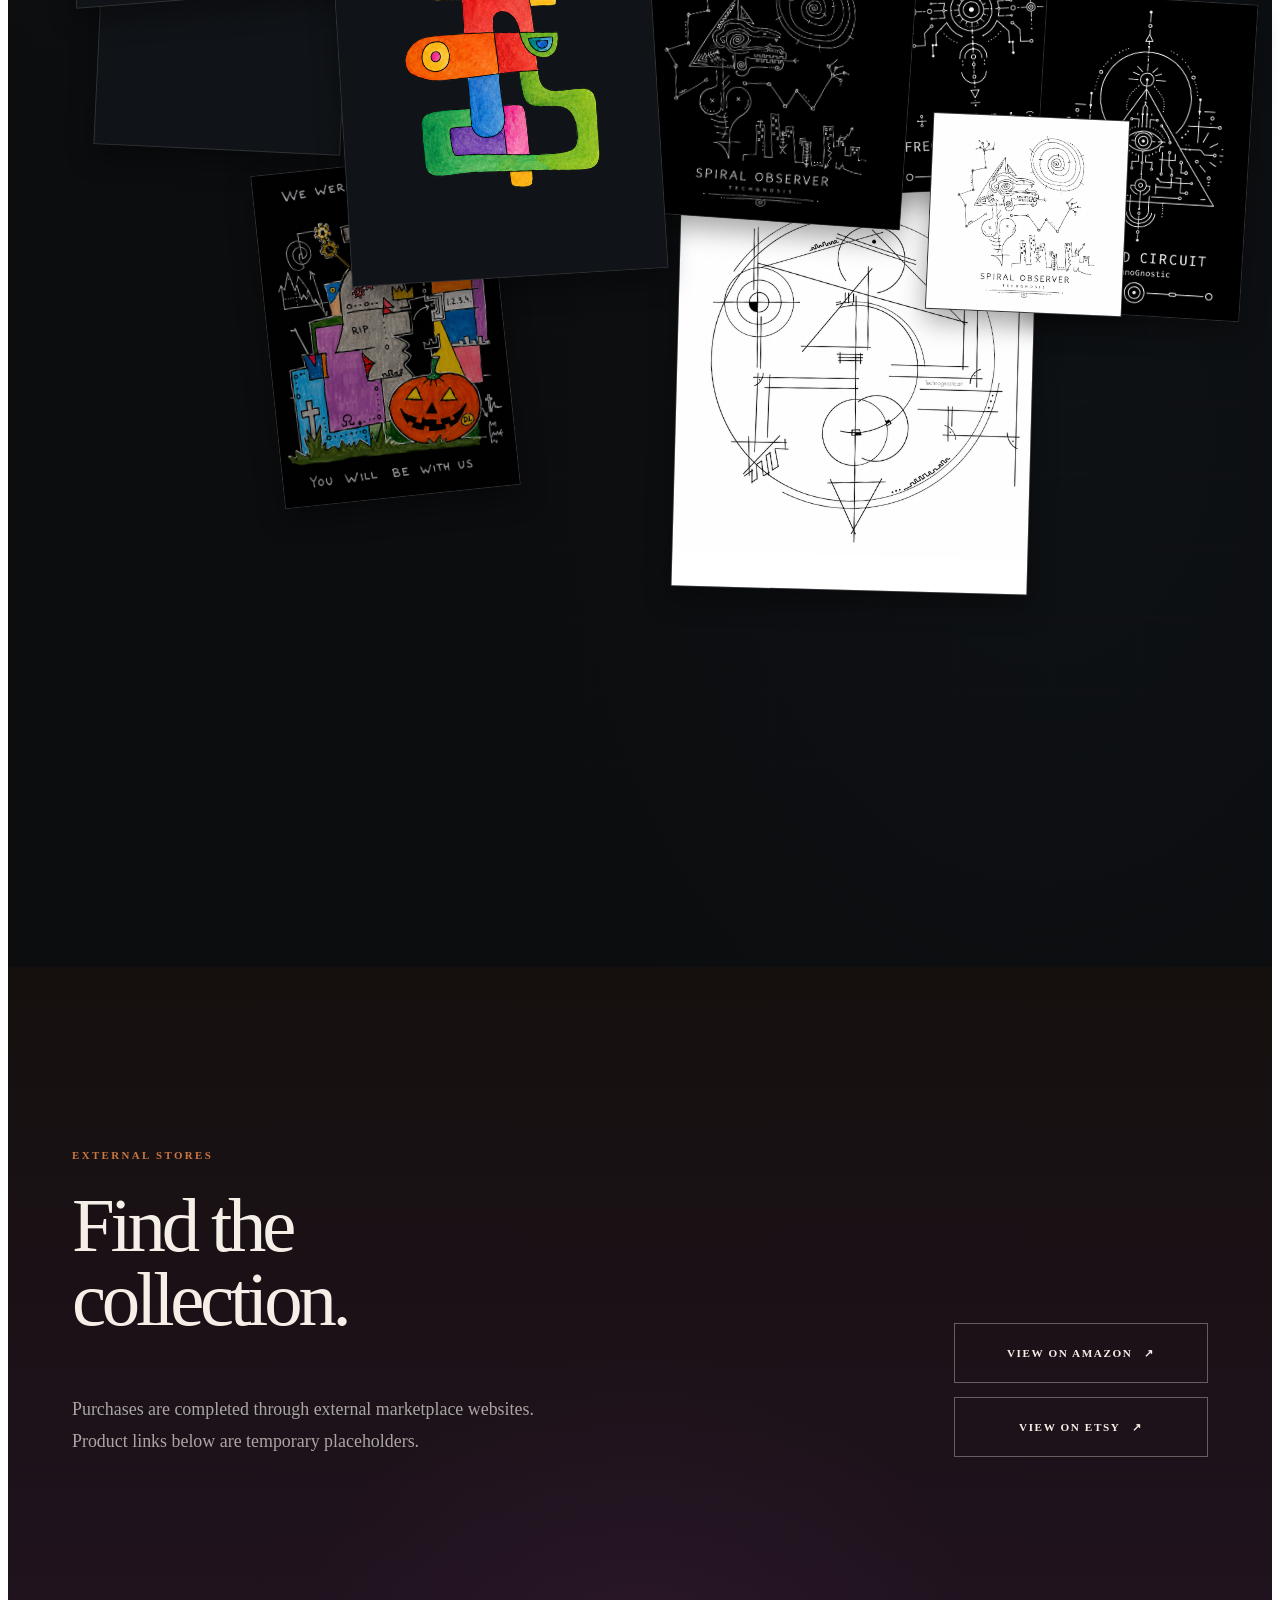
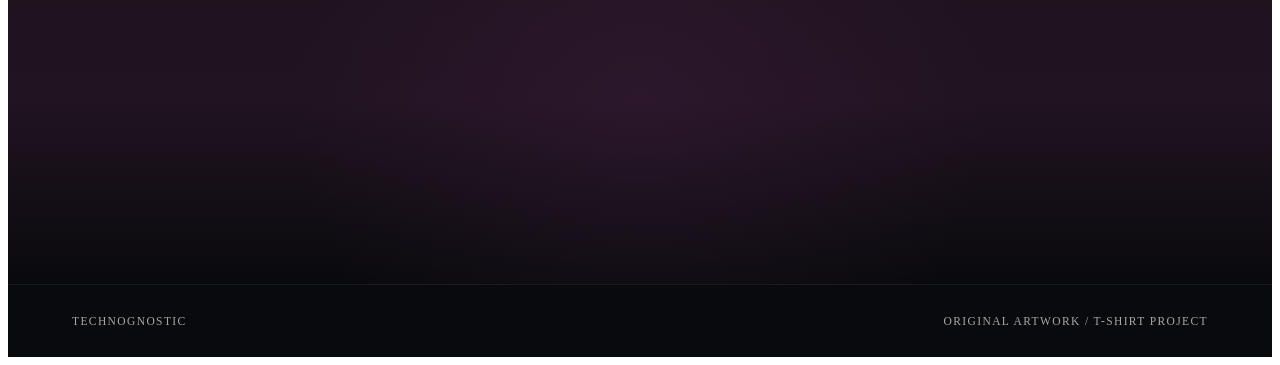
==== commit adc5d92e: "Improve Baron hero cemetery composition" ====
--- a/index.html
+++ b/index.html
@@ -5,85 +5,34 @@
   <meta name="viewport" content="width=device-width, initial-scale=1">
   <meta name="description" content="Technognostic — original artwork shaped by symbols, machinery and imagined worlds.">
   <title>Technognostic — Wear the story</title>
-  <link rel="stylesheet" href="assets/css/styles.css?v=24">
-  <style>
-    /* Locked HERO styles copied from hero-scrub-full-width.html. */
-    :root { color-scheme: dark; --accent:#f4a340; --ink:#f5efe7; --muted:#aaa6a3; --progress:0; }
-    * { box-sizing:border-box; }
-    html,body { margin:0; min-width:320px; min-height:100%; background:#07090c; color:var(--ink); }
-    body { font-family:Inter,ui-sans-serif,system-ui,-apple-system,"Segoe UI",sans-serif; }
-    .hero {
-      position:relative; isolation:isolate; min-height:100svh; overflow:hidden;
-      display:grid; grid-template-columns:minmax(300px,.82fr) minmax(440px,1.18fr);
-      align-items:center; padding:clamp(28px,5vw,86px);
-      background:radial-gradient(circle at 76% 43%,rgba(123,55,130,.35),transparent 29%),
-        radial-gradient(circle at 16% 18%,rgba(236,130,56,.12),transparent 28%),
-        linear-gradient(128deg,#0b1015 0%,#120d16 55%,#080a0d 100%);
-    }
-    .hero::before { content:""; position:absolute; inset:0; z-index:-2; opacity:.18;
-      background-image:radial-gradient(rgba(255,255,255,.38) .65px,transparent .65px);
-      background-size:5px 5px; mask-image:linear-gradient(90deg,#000,transparent 78%); }
-    .copy { z-index:3; max-width:620px; }
-    .eyebrow { margin:0 0 20px; color:var(--accent); font-size:.72rem; font-weight:800;
-      letter-spacing:.22em; text-transform:uppercase; }
-    h1 { max-width:8ch; margin:0; font:700 clamp(4rem,8.4vw,9rem)/.82 Georgia,serif; letter-spacing:-.07em; }
-    .lede { max-width:39ch; margin:30px 0 26px; color:var(--muted); font-size:clamp(1rem,1.35vw,1.14rem); line-height:1.65; }
-    .hint { display:inline-flex; align-items:center; gap:12px; color:#f6c37c; font-size:.82rem;
-      letter-spacing:.06em; text-transform:uppercase; }
-    .hint::before { content:"\2194"; display:grid; width:38px; height:38px; place-items:center;
-      border:1px solid rgba(246,195,124,.46); border-radius:50%; font-size:1.2rem; }
-    .stage { position:relative; align-self:stretch; min-height:620px; display:grid; place-items:center; pointer-events:none; }
-    .stage::before { content:""; position:absolute; width:min(76%,590px); aspect-ratio:1; z-index:-1;
-      border-radius:50%; background:rgba(198,92,45,.23); filter:blur(110px); }
-    .baron-sprite { position:absolute; inset:1% 0 auto; margin:auto; width:min(100%,800px); aspect-ratio:1;
-      filter:drop-shadow(0 30px 25px rgba(0,0,0,.5)); }
-    .baron-atlas { position:absolute; inset:0; opacity:0; background-position:0 0; background-size:600% 400%;
-      background-repeat:no-repeat; will-change:opacity,background-position; transform:translateZ(0); }
-    .baron-atlas.is-active { opacity:1; }
-    .baron-atlas:nth-child(1) { background-image:url("assets/baron-hq-atlas-1.webp?v=3"); }
-    .baron-atlas:nth-child(2) { background-image:url("assets/baron-hq-atlas-2.webp?v=3"); }
-    .baron-atlas:nth-child(3) { background-image:url("assets/baron-hq-atlas-3.webp?v=3"); }
-    .baron-atlas:nth-child(4) { background-image:url("assets/baron-hq-atlas-4.webp?v=3"); }
-    .target { position:absolute; right:2%; z-index:4; display:flex; align-items:center; gap:10px;
-      color:#f7c986; font-size:.67rem; font-weight:800; letter-spacing:.16em; text-transform:uppercase; }
-    .target::before { content:""; width:42px; height:1px; background:currentColor; }
-    .target-top { top:38%; opacity:clamp(0,calc(1.5 - var(--progress) * 3),1); }
-    .target-bottom { top:76%; opacity:clamp(0,calc(var(--progress) * 3 - 1.5),1); }
-    .meter { position:absolute; right:clamp(24px,4vw,70px); bottom:25px; z-index:5;
-      width:min(22vw,240px); height:2px; background:rgba(255,255,255,.16); }
-    .meter span { display:block; width:calc(var(--progress) * 100%); height:100%; background:var(--accent); }
-    .loading { position:absolute; inset:auto 0 32px; z-index:6; text-align:center; color:#f6c37c;
-      font-size:.72rem; letter-spacing:.12em; text-transform:uppercase; transition:opacity .25s; }
-    .ready .loading { opacity:0; }
-    @media(max-width:800px){ .hero{grid-template-columns:1fr;align-content:start;padding:32px 22px 18px}
-      h1{max-width:10ch;font-size:clamp(3.5rem,17vw,5.8rem)} .lede{margin:20px 0}
-      .stage{min-height:55svh;margin-top:-25px} .baron-sprite{width:min(110%,650px)} .target{right:0}
-      .meter{right:22px;width:120px} }
-  </style>
+  <link rel="stylesheet" href="assets/css/styles.css?v=26">
 </head>
 <body>
   <a class="site-skip-link" href="#brand-introduction">Skip to content</a>
 
   <main>
-    <section class="hero" id="hero">
-      <section class="copy">
-        <p class="eyebrow">Halloween collection / 01</p>
-        <h1>Wear the story.</h1>
-        <p class="lede">Move horizontally. Baron follows your position and changes what he points to as you cross the midpoint.</p>
-        <div class="hint">Move left and right</div>
-      </section>
-      <div class="stage" aria-label="Baron Samedi following the pointer">
-        <div class="baron-sprite" id="baron" role="img" aria-label="Baron Samedi wearing the featured T-shirt">
-          <span class="baron-atlas is-active" aria-hidden="true"></span>
-          <span class="baron-atlas" aria-hidden="true"></span>
-          <span class="baron-atlas" aria-hidden="true"></span>
-          <span class="baron-atlas" aria-hidden="true"></span>
-        </div>
-        <div class="target target-top" aria-hidden="true">Upper message</div>
-        <div class="target target-bottom" aria-hidden="true">Lower message</div>
-        <div class="loading">Loading interaction&hellip;</div>
-      </div>
-      <div class="meter" aria-hidden="true"><span></span></div>
+    <section class="baron-feature" id="hero" aria-labelledby="baron-title">
+      <div class="baron-feature__copy">
+        <p class="site-kicker">Halloween collection / 01</p>
+        <h1 id="baron-title">Wear the story.</h1>
+        <p>Move horizontally. Baron follows your position and changes what he points to as you cross the midpoint.</p>
+        <div class="baron-feature__hint">Move left and right</div>
+      </div>
+      <div class="baron-stage" aria-label="Baron Samedi following the pointer">
+        <div class="baron-artwork">
+          <div class="baron-sprite" id="baron" role="img" aria-label="Baron Samedi wearing the featured T-shirt">
+            <span class="baron-atlas is-active" aria-hidden="true"></span>
+            <span class="baron-atlas" aria-hidden="true"></span>
+            <span class="baron-atlas" aria-hidden="true"></span>
+            <span class="baron-atlas" aria-hidden="true"></span>
+          </div>
+          <div class="baron-target baron-target--top" aria-hidden="true">Upper message</div>
+          <div class="baron-target baron-target--bottom" aria-hidden="true">Lower message</div>
+        </div>
+        <img class="baron-cemetery-foreground" src="assets/images/baron-cemetery-foreground.png?v=2" alt="" aria-hidden="true">
+        <div class="baron-loading">Loading interaction&hellip;</div>
+      </div>
+      <div class="baron-meter" aria-hidden="true"><span></span></div>
     </section>
 
     <header class="site-header" data-site-header>
@@ -92,72 +41,33 @@
         <span>Menu</span><span aria-hidden="true"></span>
       </button>
       <nav class="site-navigation" id="site-navigation" aria-label="Primary navigation">
+        <a href="#brand-introduction">Symbol</a>
         <a href="#robot-showcase">Rotation</a>
         <a href="#campaigns">Signals</a>
         <a href="#artwork-gallery">Artwork</a>
-        <a href="#artist-process">Process</a>
+        <a href="#selected-original-works">Process</a>
         <a href="#marketplaces">Stores</a>
       </nav>
     </header>
 
     <section class="site-introduction" id="brand-introduction" aria-labelledby="introduction-title">
       <div class="site-container site-introduction__grid">
-        <p class="site-kicker">Original artwork / Mechanical imagination</p>
-        <div>
+        <div class="site-introduction__content">
+          <p class="site-kicker">Original artwork / Mechanical imagination</p>
           <h2 id="introduction-title">Symbols for imagined machinery.</h2>
-          <!-- PLACEHOLDER COPY: replace when final Technognostic brand copy is supplied. -->
           <p>Technognostic brings a hand-drawn visual language into contact with symbolic imagery, technology and cosmic imagination. Each work begins as an image with its own internal logic, then finds a second life on cloth.</p>
         </div>
-      </div>
-    </section>
-
-    <section class="site-section site-section--robot" id="robot-showcase" aria-labelledby="robot-title">
-      <div class="robot-sticky">
-        <div class="site-container robot-layout">
-          <div class="robot-copy">
-            <p class="site-kicker">Object in rotation</p>
-            <h2 id="robot-title"><span>Every</span> <span>side</span> <span>carries a</span> <span>signal.</span></h2>
-            <!-- PLACEHOLDER COPY: replace when final product copy is supplied. -->
-            <p>A mechanical study of a garment in motion. Follow the full rotation from the front mark to the large artwork across the back.</p>
-            <p class="robot-instruction" data-robot-instruction><span aria-hidden="true">↓</span> Scroll to rotate</p>
-          </div>
-          <div class="robot-media">
-            <div class="robot-stage-floor" aria-hidden="true"></div>
-            <div class="robot-ring-ticks" aria-hidden="true"></div>
-            <div class="robot-view-index" aria-hidden="true">
-              <figure class="robot-view-card is-active">
-                <img src="assets/images/robot-view-front.jpg" alt="" width="184" height="184">
-                <figcaption>Front</figcaption>
-              </figure>
-              <figure class="robot-view-card">
-                <img src="assets/images/robot-view-right.jpg" alt="" width="184" height="184">
-                <figcaption>Right</figcaption>
-              </figure>
-              <figure class="robot-view-card">
-                <img src="assets/images/robot-view-back.jpg" alt="" width="184" height="184">
-                <figcaption>Back</figcaption>
-              </figure>
-              <figure class="robot-view-card">
-                <img src="assets/images/robot-view-left.jpg" alt="" width="184" height="184">
-                <figcaption>Left</figcaption>
-              </figure>
-              <figure class="robot-view-card">
-                <img src="assets/images/robot-view-detail.jpg" alt="" width="184" height="184">
-                <figcaption>Detail</figcaption>
-              </figure>
-            </div>
-            <video data-robot-video muted playsinline preload="metadata" aria-label="Mechanical robot rotating to display the front and back of a Technognostic T-shirt">
-              <source src="video/technognostic-robot-360-watermark-free-scrub.mp4?v=1" type="video/mp4">
+        <figure class="symbol-terminal" aria-labelledby="symbol-terminal-title">
+          <div class="symbol-terminal__header"><span id="symbol-terminal-title">Symbol analysis</span><span><i aria-hidden="true"></i> Active</span></div>
+          <div class="symbol-terminal__screen">
+            <video autoplay muted loop playsinline preload="auto" aria-label="Looping Technognostic symbol analysis animation">
+              <source src="video/technognostic-symbol.webm" type="video/webm">
+              <source src="video/technognostic-symbol.mp4" type="video/mp4">
             </video>
-            <div class="robot-rotation-scale" aria-hidden="true">
-              <span>0&deg;</span>
-              <div class="robot-progress"><span data-robot-progress></span></div>
-              <span>360&deg;</span>
-            </div>
-            <p class="robot-drag-hint" aria-hidden="true">Drag to rotate <span class="robot-drag-hint__icon"></span></p>
-            <p class="robot-static-note">Representative still shown because reduced motion is enabled.</p>
-          </div>
-        </div>
+            <span class="symbol-terminal__reticle" aria-hidden="true"></span>
+          </div>
+          <figcaption><span>Signal 01</span><span>Archive / 001</span></figcaption>
+        </figure>
       </div>
     </section>
 
@@ -166,18 +76,6 @@
         <p class="site-kicker">Featured signals</p>
         <h2 id="campaigns-title">Three distinct worlds. One visual language.</h2>
       </div>
-      <article class="campaign campaign--birthwatcher">
-        <div class="campaign__image-wrap">
-          <img src="mockups/campaign/birthwatcher-steampunk-automaton-new.png" alt="Birthwatcher steampunk automaton in an observatory" loading="lazy">
-        </div>
-        <div class="campaign__copy">
-          <p class="site-kicker">Signal 001</p>
-          <h3>Birthwatcher</h3>
-          <!-- PLACEHOLDER COPY: replace when final campaign copy is supplied. -->
-          <p>An observatory signal rendered in hand-drawn colour—watched over by brass, dark steel and distant instruments.</p>
-          <a class="site-button" href="https://example.com/technognostic-amazon" target="_blank" rel="noopener noreferrer">View on Amazon <span aria-hidden="true">↗</span></a>
-        </div>
-      </article>
       <article class="campaign campaign--observer">
         <div class="campaign__copy">
           <p class="site-kicker">Signal 002</p>
@@ -190,6 +88,18 @@
           <img src="mockups/campaign/spiral-observer-alien.png" width="1122" height="1402" loading="lazy" alt="Mechanical alien wearing a black Spiral Observer T-shirt against a restrained blue cosmic background">
         </div>
       </article>
+      <article class="campaign campaign--birthwatcher">
+        <div class="campaign__image-wrap">
+          <img src="mockups/campaign/birthwatcher-steampunk-automaton-new.png" alt="Birthwatcher steampunk automaton in an observatory" loading="lazy">
+        </div>
+        <div class="campaign__copy">
+          <p class="site-kicker">Signal 001</p>
+          <h3>Birthwatcher</h3>
+          <!-- PLACEHOLDER COPY: replace when final campaign copy is supplied. -->
+          <p>An observatory signal rendered in hand-drawn colour—watched over by brass, dark steel and distant instruments.</p>
+          <a class="site-button" href="https://example.com/technognostic-amazon" target="_blank" rel="noopener noreferrer">View on Amazon <span aria-hidden="true">↗</span></a>
+        </div>
+      </article>
       <article class="campaign campaign--circuit">
         <div class="campaign__image-wrap">
           <img src="mockups/campaign/sacred-circuit-android.png" width="1122" height="1402" loading="lazy" alt="Ivory and black android wearing a Sacred Circuit T-shirt within fine symmetrical halo geometry">
@@ -202,6 +112,32 @@
           <a class="site-button" href="https://example.com/technognostic-amazon" target="_blank" rel="noopener noreferrer">View on Amazon <span aria-hidden="true">↗</span></a>
         </div>
       </article>
+    </section>
+
+    <section class="site-section site-section--robot" id="robot-showcase" aria-labelledby="robot-title">
+      <div class="robot-sticky">
+        <div class="site-container robot-layout">
+          <div class="robot-copy">
+            <p class="site-kicker">Object in rotation</p>
+            <h2 id="robot-title"><span>Every</span> <span>side</span> <span>carries a</span> <span>signal.</span></h2>
+            <p>A mechanical study of a garment in motion. Follow the full rotation from the front mark to the large artwork across the back.</p>
+            <p class="robot-instruction" data-robot-instruction><span aria-hidden="true">↓</span> Scroll to rotate</p>
+          </div>
+          <div class="robot-media">
+            <div class="robot-stage-floor" aria-hidden="true"></div><div class="robot-ring-ticks" aria-hidden="true"></div>
+            <div class="robot-view-index" aria-hidden="true">
+              <figure class="robot-view-card is-active"><img src="assets/images/robot-view-front.jpg" alt="" width="184" height="184"><figcaption>Front</figcaption></figure>
+              <figure class="robot-view-card"><img src="assets/images/robot-view-right.jpg" alt="" width="184" height="184"><figcaption>Right</figcaption></figure>
+              <figure class="robot-view-card"><img src="assets/images/robot-view-back.jpg" alt="" width="184" height="184"><figcaption>Back</figcaption></figure>
+              <figure class="robot-view-card"><img src="assets/images/robot-view-left.jpg" alt="" width="184" height="184"><figcaption>Left</figcaption></figure>
+              <figure class="robot-view-card"><img src="assets/images/robot-view-detail.jpg" alt="" width="184" height="184"><figcaption>Detail</figcaption></figure>
+            </div>
+            <video data-robot-video muted playsinline preload="metadata" aria-label="Mechanical robot rotating to display the front and back of a Technognostic T-shirt"><source src="video/technognostic-robot-360-watermark-free-scrub.mp4?v=1" type="video/mp4"></video>
+            <div class="robot-rotation-scale" aria-hidden="true"><span>0&deg;</span><div class="robot-progress"><span data-robot-progress></span></div><span>360&deg;</span></div>
+            <p class="robot-drag-hint" aria-hidden="true">Drag to rotate <span class="robot-drag-hint__icon"></span></p><p class="robot-static-note">Representative still shown because reduced motion is enabled.</p>
+          </div>
+        </div>
+      </div>
     </section>
 
     <section class="site-section site-section--gallery" id="artwork-gallery" aria-labelledby="gallery-title">
@@ -291,10 +227,10 @@
   <script src="assets/js/main.js?v=4" defer></script>
   <script src="assets/js/robot-scrub.js?v=4" defer></script>
   <script>
-    /* Locked HERO script copied from hero-scrub-full-width.html. */
     const hero=document.querySelector('#hero');
     const baron=document.querySelector('#baron');
     const baronAtlases=[...baron.querySelectorAll('.baron-atlas')];
+    const finePointer=window.matchMedia('(hover: hover) and (pointer: fine)');
     const motion={current:.04,target:.04,raf:0,frame:-1};
     let interactionReady=false;
     const clamp=v=>Math.max(0,Math.min(1,v));
@@ -337,9 +273,12 @@
       interactionReady=true;
       hero.classList.add('ready');
     });
-    hero.addEventListener('pointermove',e=>aim(e.clientX));
-    hero.addEventListener('pointerdown',e=>aim(e.clientX));
-    hero.addEventListener('touchmove',e=>{if(e.touches[0]) aim(e.touches[0].clientX)},{passive:true});
+    if(finePointer.matches){
+      hero.addEventListener('pointermove',e=>aim(e.clientX));
+      hero.addEventListener('pointerdown',e=>aim(e.clientX));
+    }else{
+      motion.target=.5;
+    }
     render();
   </script>
 </body>
--- a/assets/css/styles.css
+++ b/assets/css/styles.css
@@ -17,6 +17,9 @@
 
 body { overflow-x: hidden; }
 
+img,
+video { max-width: 100%; }
+
 .site-skip-link {
   position: fixed;
   top: 12px;
@@ -76,10 +79,34 @@
 
 .site-menu-button { display: none; }
 
+.baron-feature { --progress: .04; position: relative; display: grid; grid-template-columns: minmax(300px,.82fr) minmax(440px,1.18fr); min-height: 100svh; padding: clamp(28px,5vw,86px); overflow: hidden; isolation: isolate; align-items: center; background-color:#080a0d; background-image:linear-gradient(90deg,rgba(5,8,11,.86) 0%,rgba(5,8,11,.72) 28%,rgba(5,8,11,.38) 52%,rgba(5,8,11,.12) 76%,rgba(5,8,11,.18) 100%),url("../images/baron-hero-background.png"); background-position:center,68% center; background-repeat:no-repeat; background-size:cover; }
+.baron-feature::before { position:absolute; inset:0; z-index:-2; content:""; opacity:.18; background-image:radial-gradient(rgba(255,255,255,.38) .65px,transparent .65px); background-size:5px 5px; mask-image:linear-gradient(90deg,#000,transparent 78%); }
+.baron-feature__copy { z-index: 3; max-width: 620px; }
+.baron-feature h1 { max-width: 8ch; margin: 18px 0 0; color: var(--site-ink); font: 700 clamp(4rem,8.4vw,9rem)/.82 Georgia,serif; letter-spacing: -.07em; }
+.baron-feature__copy > p:not(.site-kicker) { max-width: 39ch; margin: 30px 0 26px; color: var(--site-muted); font-size: clamp(1rem,1.35vw,1.14rem); line-height: 1.65; }
+.baron-feature__hint { display:inline-flex; align-items:center; gap:12px; color:#f6c37c; font-size:.82rem; letter-spacing:.06em; text-transform:uppercase; }
+.baron-feature__hint::before { display:grid; width:38px; height:38px; content:"↔"; place-items:center; border:1px solid rgba(246,195,124,.46); border-radius:50%; font-size:1.2rem; }
+.baron-stage { position:relative; display:grid; min-height:620px; align-self:stretch; place-items:center; pointer-events:none; }
+.baron-stage::before { position:absolute; z-index:-1; width:min(76%,590px); aspect-ratio:1; content:""; border-radius:50%; background:rgba(198,92,45,.23); filter:blur(110px); }
+.baron-artwork { position:absolute; inset:1% 0 auto; width:min(100%,800px); aspect-ratio:1; margin:auto; }
+.baron-sprite { position:absolute; inset:0; width:100%; aspect-ratio:1; filter:drop-shadow(0 30px 25px rgba(0,0,0,.5)); }
+.baron-atlas { position:absolute; inset:0; opacity:0; background-position:0 0; background-size:600% 400%; background-repeat:no-repeat; will-change:opacity,background-position; transform:translateZ(0); }
+.baron-atlas.is-active { opacity:1; }
+.baron-atlas:nth-child(1) { background-image:url("../baron-hq-atlas-1.webp?v=3"); }.baron-atlas:nth-child(2) { background-image:url("../baron-hq-atlas-2.webp?v=3"); }.baron-atlas:nth-child(3) { background-image:url("../baron-hq-atlas-3.webp?v=3"); }.baron-atlas:nth-child(4) { background-image:url("../baron-hq-atlas-4.webp?v=3"); }
+.baron-cemetery-foreground { position:absolute; bottom:-9%; left:65%; z-index:2; display:block; width:min(135%,1050px); max-width:none; height:auto; pointer-events:none; user-select:none; transform:translateX(-50%); }
+.baron-target { position:absolute; right:2%; z-index:4; display:flex; align-items:center; gap:10px; color:#f7c986; font-size:.67rem; font-weight:800; letter-spacing:.16em; text-transform:uppercase; }.baron-target::before { width:42px; height:1px; content:""; background:currentColor; }.baron-target--top { top:38%; opacity:clamp(0,calc(1.5 - var(--progress) * 3),1); }.baron-target--bottom { top:80%; opacity:clamp(0,calc(var(--progress) * 3 - 1.5),1); }
+.baron-meter { position:absolute; right:clamp(24px,4vw,70px); bottom:25px; z-index:5; width:min(22vw,240px); height:2px; background:rgba(255,255,255,.16); }.baron-meter span { display:block; width:calc(var(--progress) * 100%); height:100%; background:var(--site-copper); }.baron-loading { position:absolute; inset:auto 0 32px; z-index:6; color:#f6c37c; font-size:.72rem; letter-spacing:.12em; text-align:center; text-transform:uppercase; transition:opacity .25s; }.ready .baron-loading { opacity:0; }
+
+@media (min-width: 1101px) {
+  .baron-feature { box-sizing: border-box; height: 100svh; min-height: 620px; }
+  .baron-artwork { inset: clamp(70px, 8vh, 90px) 0 auto; width: min(92%, 736px); transform: translateY(4.347826%); }
+  .baron-cemetery-foreground { bottom: -15%; left: 46%; width: min(126%, 1000px); }
+}
+
 .site-introduction {
   position: relative;
   isolation: isolate;
-  padding: var(--site-section-space) 0;
+  padding: clamp(58px, 7vw, 92px) 0;
   background: linear-gradient(180deg, #080a0d, #0a0c10 70%, #0d1116);
 }
 
@@ -96,10 +123,13 @@
 
 .site-introduction__grid {
   display: grid;
-  grid-template-columns: minmax(180px, .55fr) minmax(300px, 1.45fr);
-  gap: clamp(40px, 8vw, 130px);
-  align-items: start;
-}
+  grid-template-columns: minmax(300px, 1.1fr) minmax(320px, .78fr);
+  gap: clamp(48px, 8vw, 132px);
+  align-items: center;
+}
+
+.site-introduction__content { max-width: 640px; }
+.site-introduction__content .site-kicker { margin-bottom: 24px; }
 
 .site-kicker {
   margin: 0;
@@ -143,6 +173,26 @@
   padding: 0;
   background: #091015;
 }
+
+.symbol-terminal {
+  position: relative;
+  width: min(100%, 465px);
+  margin: 0 0 0 auto;
+  padding: 10px;
+  border: 1px solid rgba(211, 173, 103, .3);
+  background: linear-gradient(135deg, rgba(245,239,231,.045), rgba(9,12,16,.34));
+  box-shadow: 0 20px 48px rgba(0,0,0,.23), inset 0 0 30px rgba(201,119,67,.035);
+}
+.symbol-terminal::before, .symbol-terminal::after { position: absolute; width: 14px; height: 14px; content: ""; border-color: rgba(211,173,103,.7); pointer-events: none; }
+.symbol-terminal::before { top: -1px; left: -1px; border-top: 1px solid; border-left: 1px solid; }
+.symbol-terminal::after { right: -1px; bottom: -1px; border-right: 1px solid; border-bottom: 1px solid; }
+.symbol-terminal__header, .symbol-terminal figcaption { display: flex; justify-content: space-between; gap: 14px; color: rgba(245,239,231,.58); font-size: .56rem; font-weight: 800; letter-spacing: .16em; line-height: 1; text-transform: uppercase; }
+.symbol-terminal__header { padding: 5px 4px 11px; }.symbol-terminal__header span:last-child { color: var(--site-gold); }.symbol-terminal__header i { display: inline-block; width: 5px; height: 5px; margin: 0 6px 1px 0; border-radius: 50%; background: var(--site-copper); box-shadow: 0 0 8px rgba(201,119,67,.5); }
+.symbol-terminal__screen { position: relative; display: grid; overflow: hidden; aspect-ratio: 1.15; place-items: center; border: 1px solid rgba(245,239,231,.12); background: radial-gradient(circle at center, rgba(95,72,86,.2), #090b0e 70%); }
+.symbol-terminal__screen::before { position: absolute; inset: 0; z-index: 1; content: ""; pointer-events: none; background-image: linear-gradient(rgba(245,239,231,.04) 1px, transparent 1px), linear-gradient(90deg, rgba(245,239,231,.04) 1px, transparent 1px); background-size: 25% 25%; }
+.symbol-terminal__screen video { display: block; width: 100%; height: 100%; object-fit: contain; filter: drop-shadow(0 0 16px rgba(201,119,67,.1)); }
+.symbol-terminal__reticle { position: absolute; z-index: 2; width: 40%; aspect-ratio: 1; border: 1px solid rgba(211,173,103,.28); border-radius: 50%; pointer-events: none; }.symbol-terminal__reticle::before, .symbol-terminal__reticle::after { position: absolute; top: 50%; left: 50%; content: ""; background: rgba(211,173,103,.38); transform: translate(-50%,-50%); }.symbol-terminal__reticle::before { width: 118%; height: 1px; }.symbol-terminal__reticle::after { width: 1px; height: 118%; }
+.symbol-terminal figcaption { padding: 11px 4px 4px; }
 .site-section--robot::before,
 .site-section--robot::after { content: none; }
 .site-section--robot .robot-sticky { z-index: 1; }
@@ -485,7 +535,7 @@
   mask-composite: intersect;
 }
 .campaign__copy { position: relative; z-index: 2; padding: clamp(26px, 5vw, 76px); }
-.campaign__copy h3 { margin: 20px 0 0; font: 500 clamp(3rem, 7vw, 7rem)/.88 Georgia, serif; letter-spacing: -.06em; }
+.campaign__copy h3 { margin: 20px 0 0; color: var(--site-ink); font: 500 clamp(3rem, 7vw, 7rem)/.88 Georgia, serif; letter-spacing: -.06em; }
 .campaign__copy > p:not(.site-kicker) { max-width: 38ch; margin: 28px 0; color: var(--site-muted); line-height: 1.7; }
 
 .campaign--birthwatcher {
@@ -782,25 +832,28 @@
 .original-work:nth-child(14) { --print-width: 195px; top: 43%; left: 74%; z-index: 6; transform: rotate(2.5deg); }
 
 @media (min-width: 761px) and (max-width: 1100px) {
+  .baron-target::before { width: 24px; }
+
   .artists-desk {
     display: grid;
-    grid-template-columns: repeat(3, minmax(0, 1fr));
+    grid-template-columns: repeat(2, minmax(0, 1fr));
     grid-template-rows: none;
     gap: clamp(26px, 4vw, 42px) clamp(18px, 3vw, 30px);
-    width: min(92vw, 920px);
+    width: min(92vw, 900px);
     height: auto;
     padding: 0;
   }
   .artists-desk .original-work {
     position: relative;
+    inset: auto;
     width: auto;
+    min-width: 0;
+    max-width: 100%;
     grid-column: auto !important;
     grid-row: auto !important;
     transform: none !important;
   }
-  .artists-desk .original-work:nth-child(3n + 2) { transform: rotate(1.5deg) !important; }
-  .artists-desk .original-work:nth-child(3n) { transform: rotate(-1.5deg) !important; }
-  .original-work img { width: 100%; height: auto; }
+  .original-work img { width: 100%; max-width: 100%; height: auto; }
 }
 
 .site-section--marketplaces {
@@ -832,8 +885,17 @@
   outline-offset: 6px;
 }
 
-@media (max-width: 760px) {
+@media (max-width: 760px),
+       (min-width: 761px) and (max-width: 900px) and (orientation: portrait) {
   .site-header { min-height: 64px; }
+
+  .baron-feature { grid-template-columns: 1fr; align-content: start; padding: 32px 22px 18px; }
+  .baron-feature h1 { max-width: 10ch; font-size: clamp(3.5rem,17vw,5.8rem); }
+  .baron-feature__copy > p:not(.site-kicker) { margin: 20px 0; }
+  .baron-stage { min-height: 55svh; margin-top: -25px; }
+  .baron-artwork { width: min(110%,650px); }
+  .baron-target { right: 0; }
+  .baron-meter { right: 22px; width: 120px; }
 
   .site-menu-button {
     display: inline-flex;
@@ -868,7 +930,8 @@
   .site-navigation[hidden] { display: none; }
   .site-navigation a { padding: 16px 0; }
 
-  .site-introduction__grid { grid-template-columns: 1fr; gap: 30px; }
+  .site-introduction__grid { grid-template-columns: 1fr; gap: 38px; }
+  .symbol-terminal { width: min(100%, 480px); margin-inline: 0 auto; }
   .site-section { min-height: 62vh; }
   .site-section--robot { min-height: 210vh; }
   .robot-layout { grid-template-columns: 1fr; gap: 8px; padding-top: 78px; }
@@ -936,11 +999,126 @@
     padding: 0;
   }
   .artists-desk::before { display: none; }
-  .artists-desk .original-work { position: relative; width: auto; grid-column: auto !important; grid-row: auto !important; transform: none !important; }
+  .artists-desk .original-work { position: relative; inset: auto; width: auto; min-width: 0; max-width: 100%; grid-column: auto !important; grid-row: auto !important; transform: none !important; }
   .original-work img { width: 100%; height: auto; }
   .marketplace-layout { grid-template-columns: 1fr; }
   .marketplace-actions { justify-content: flex-start; }
   .site-footer .site-container { flex-direction: column; }
+}
+
+@media (max-width: 1100px) {
+  .baron-feature { grid-template-columns: minmax(260px, .82fr) minmax(360px, 1.18fr); padding-inline: clamp(30px, 5vw, 56px); background-position:center,72% center; }
+  .baron-cemetery-foreground { bottom: -9%; left: 46%; width: min(160%, 720px); }
+  .baron-feature h1 { font-size: clamp(3.8rem, 8vw, 6.8rem); }
+  .site-introduction__grid { gap: clamp(36px, 6vw, 72px); }
+  .campaign--birthwatcher .campaign__copy { left: 63%; width: min(33%, 410px); }
+  .campaign--birthwatcher .campaign__copy h3 { font-size: clamp(3.2rem, 5.1vw, 4.7rem); }
+}
+
+@media (max-width: 900px) {
+  .site-introduction { padding-block: clamp(54px, 9vw, 78px); }
+  .site-introduction__grid { grid-template-columns: minmax(0, 1fr); gap: 42px; }
+  .site-introduction__content { max-width: 620px; }
+  .symbol-terminal { width: min(78vw, 480px); margin-left: 0; }
+}
+
+@media (max-width: 760px),
+       (min-width: 761px) and (max-width: 900px) and (orientation: portrait) {
+  :root { --site-section-space: clamp(64px, 16vw, 96px); }
+
+  .site-container { width: min(calc(100% - (var(--site-gutter) * 2)), var(--site-content)); }
+  .baron-feature { min-height: min(100svh, 760px); grid-template-columns: 1fr; padding: 30px var(--site-gutter) 12px; align-content: start; background-position:center,64% center; }
+  .baron-feature__copy { max-width: 34rem; }
+  .baron-feature h1 { margin-top: 15px; font-size: clamp(3.35rem, 15.6vw, 5.25rem); line-height: .86; }
+  .baron-feature__copy > p:not(.site-kicker) { max-width: 34ch; margin: 18px 0; font-size: 1rem; line-height: 1.58; }
+  .baron-feature__hint { font-size: .69rem; }
+  .baron-stage { min-height: min(52svh, 430px); margin-top: -14px; }
+  .baron-cemetery-foreground { bottom: -18%; left: 68%; width: min(160%, 650px); }
+  .baron-artwork { inset: 0; width: min(114%, 590px); }
+  .baron-target { display: none; }
+  .baron-meter { bottom: 16px; width: 96px; }
+
+  .site-introduction h2, .site-section h2 { max-width: 11ch; font-size: clamp(2.45rem, 11.5vw, 4rem); }
+  .site-introduction p:not(.site-kicker), .site-section__heading > p:not(.site-kicker) { margin-top: 22px; font-size: 1rem; line-height: 1.68; }
+  .symbol-terminal { width: min(100%, 430px); margin-inline: 0; padding: 8px; }
+  .symbol-terminal__screen { aspect-ratio: 1.12; }
+  .symbol-terminal__header, .symbol-terminal figcaption { font-size: .55rem; letter-spacing: .13em; }
+
+  .site-section--campaigns { padding-top: var(--site-section-space); }
+  .campaign { width: min(calc(100% - (var(--site-gutter) * 2)), 620px); min-height: auto; margin-top: clamp(58px, 14vw, 82px); grid-template-columns: 1fr; }
+  .campaign__copy { padding: 24px 0 8px; }
+  .campaign__copy h3 { margin-top: 16px; font-size: clamp(3rem, 15vw, 4.9rem); line-height: .9; }
+  .campaign__copy > p:not(.site-kicker) { margin: 20px 0 24px; }
+  .campaign__image-wrap { height: min(62svh, 570px); }
+  .campaign--observer .campaign__copy { order: 2; }
+  .campaign--observer .campaign__image-wrap { order: 1; }
+  .campaign--circuit { width: min(calc(100% - (var(--site-gutter) * 2)), 620px); grid-template-columns: 1fr; gap: 0; text-align: left; }
+  .campaign--circuit .campaign__image-wrap { height: min(62svh, 570px); }
+  .campaign--circuit .campaign__copy { padding: 28px 0 0; }
+  .campaign--circuit .campaign__copy h3, .campaign--circuit .campaign__copy > p:not(.site-kicker) { margin-inline: 0; }
+
+  .campaign--birthwatcher { display: grid; width: min(calc(100% - (var(--site-gutter) * 2)), 620px); height: auto; min-height: 0; margin-top: clamp(58px, 14vw, 82px); }
+  .campaign--birthwatcher .campaign__image-wrap { position: relative; inset: auto; width: 100%; height: min(62svh, 570px); }
+  .campaign--birthwatcher .campaign__image-wrap::before { inset: -22%; }
+  .campaign--birthwatcher .campaign__image-wrap img { position: relative; top: auto; left: auto; width: 100%; height: 100%; transform: none; }
+  .campaign--birthwatcher .campaign__copy { position: relative; top: auto; left: auto; width: 100%; margin: 0; padding: 24px 0 8px; transform: none; }
+  .campaign--birthwatcher .campaign__copy h3 { margin-top: 16px; font-size: clamp(3rem, 14vw, 4.65rem); white-space: normal; }
+  .campaign--birthwatcher .campaign__copy > p:not(.site-kicker) { margin: 20px 0 24px; }
+
+  .site-section--robot { min-height: 155svh; }
+  .robot-sticky { height: 100svh; }
+  .robot-layout { width: min(calc(100% - (var(--site-gutter) * 2)), 620px); gap: 12px; padding-top: 64px; }
+  .robot-copy h2 { font-size: clamp(2.65rem, 12.5vw, 4rem); }
+  .robot-copy > p:not(.site-kicker, .robot-instruction) { display: block; max-width: 39ch; margin-top: 18px; font-size: .94rem; line-height: 1.6; }
+  .robot-instruction { margin: 18px 0 8px; font-size: .64rem; letter-spacing: .17em; }
+  .robot-copy::after { width: 150px; }
+  .robot-media { height: min(47svh, 460px); --robot-size: min(43svh, 360px); }
+  .robot-media video { width: var(--robot-size); }
+  .robot-ring-ticks { width: min(88vw, 440px); }
+  .robot-stage-floor { height: 52px; }
+  .robot-rotation-scale { bottom: 0; width: min(80%, 360px); }
+
+  .collection-showcase { margin-top: 34px; }
+  .marketplace-layout { gap: 36px; }
+  .marketplace-actions { gap: 12px; }
+  .site-button--large { flex: 1 1 180px; min-width: 0; }
+}
+
+@media (min-width: 761px) and (max-width: 900px) and (orientation: portrait) {
+  :root { --site-section-space: clamp(68px, 9vw, 82px); }
+
+  .baron-feature {
+    min-height: auto;
+    gap: clamp(8px, 1.8vh, 20px);
+    padding: clamp(50px, 5vh, 58px) var(--site-gutter) clamp(30px, 3vh, 38px);
+  }
+  .baron-feature__copy { max-width: 36rem; }
+  .baron-feature h1 { font-size: clamp(4.5rem, 12vw, 6rem); }
+  .baron-stage { min-height: min(74vw, 600px); margin-top: 0; }
+  .baron-artwork {
+    inset: 50% 0 auto;
+    width: min(74vw, 600px);
+    transform: translateY(-50%);
+  }
+
+  .site-section { min-height: auto; padding-block: var(--site-section-space); }
+  .site-section--campaigns { padding-top: var(--site-section-space); }
+  .campaign {
+    margin-top: clamp(52px, 7vw, 64px);
+    padding-block: 28px 54px;
+  }
+  .campaign--birthwatcher { margin-top: clamp(52px, 7vw, 64px); }
+  .site-section--robot { min-height: 150svh; padding: 0; }
+}
+
+@media (max-width: 390px) {
+  .baron-cemetery-foreground { bottom: -32%; }
+  .baron-feature { min-height: 680px; }
+  .baron-feature h1 { font-size: clamp(3.1rem, 15.2vw, 3.75rem); }
+  .baron-stage { min-height: 45svh; }
+  .site-wordmark { font-size: .94rem; }
+  .symbol-terminal__header, .symbol-terminal figcaption { font-size: .5rem; letter-spacing: .1em; }
+  .robot-layout { padding-top: 56px; }
 }
 
 @media (max-width: 480px) {
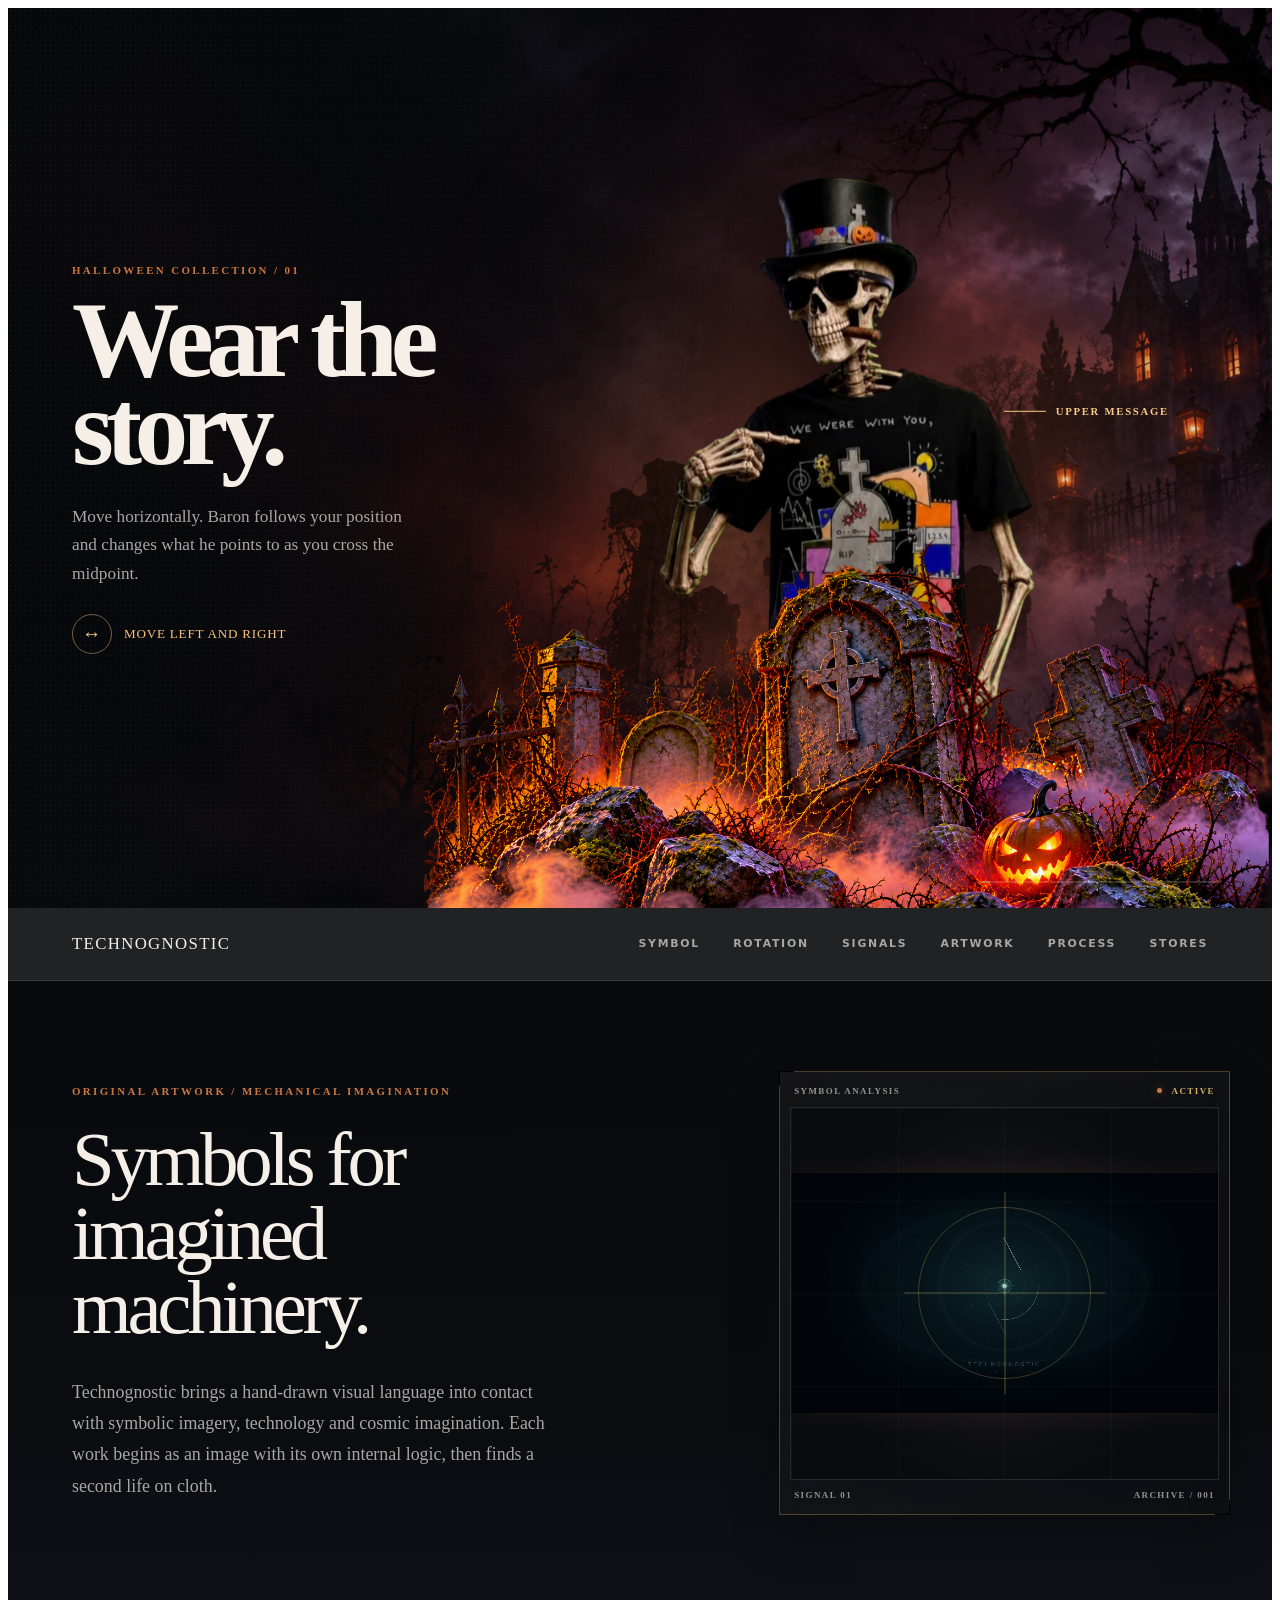
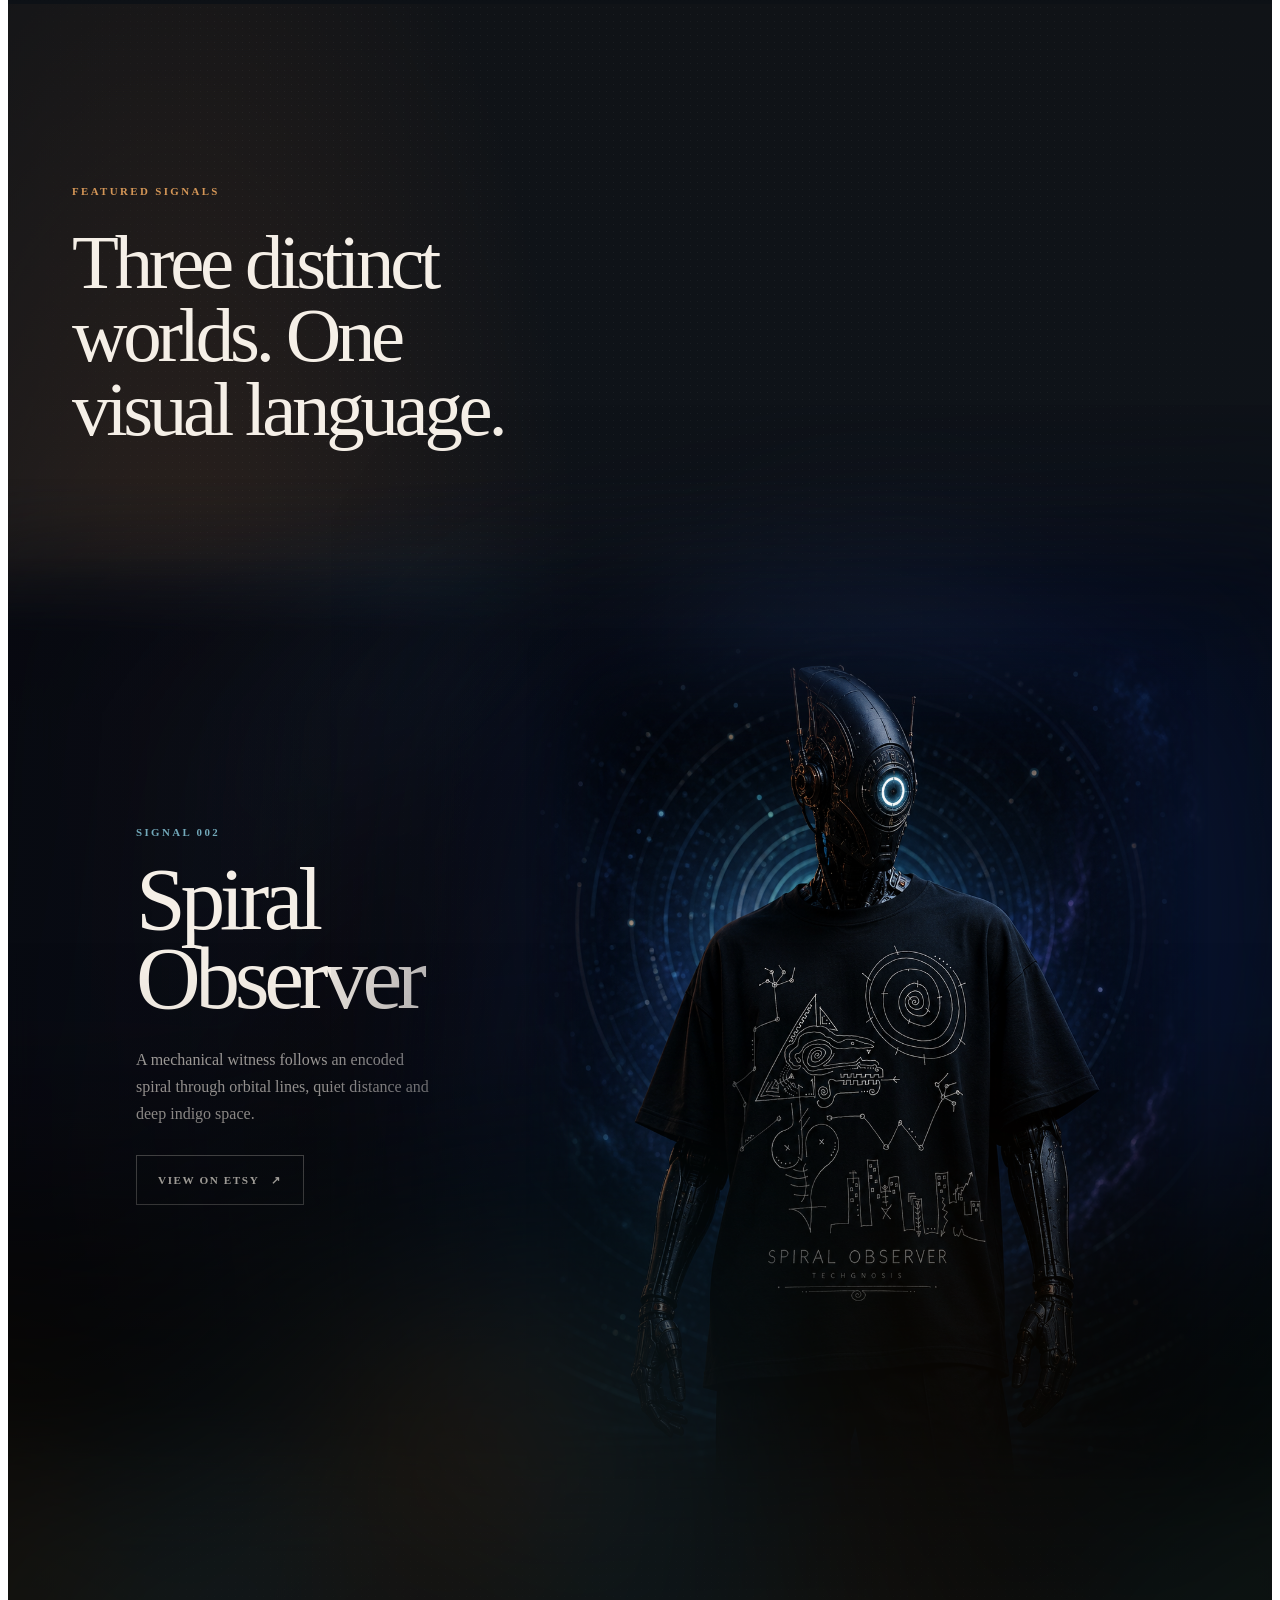
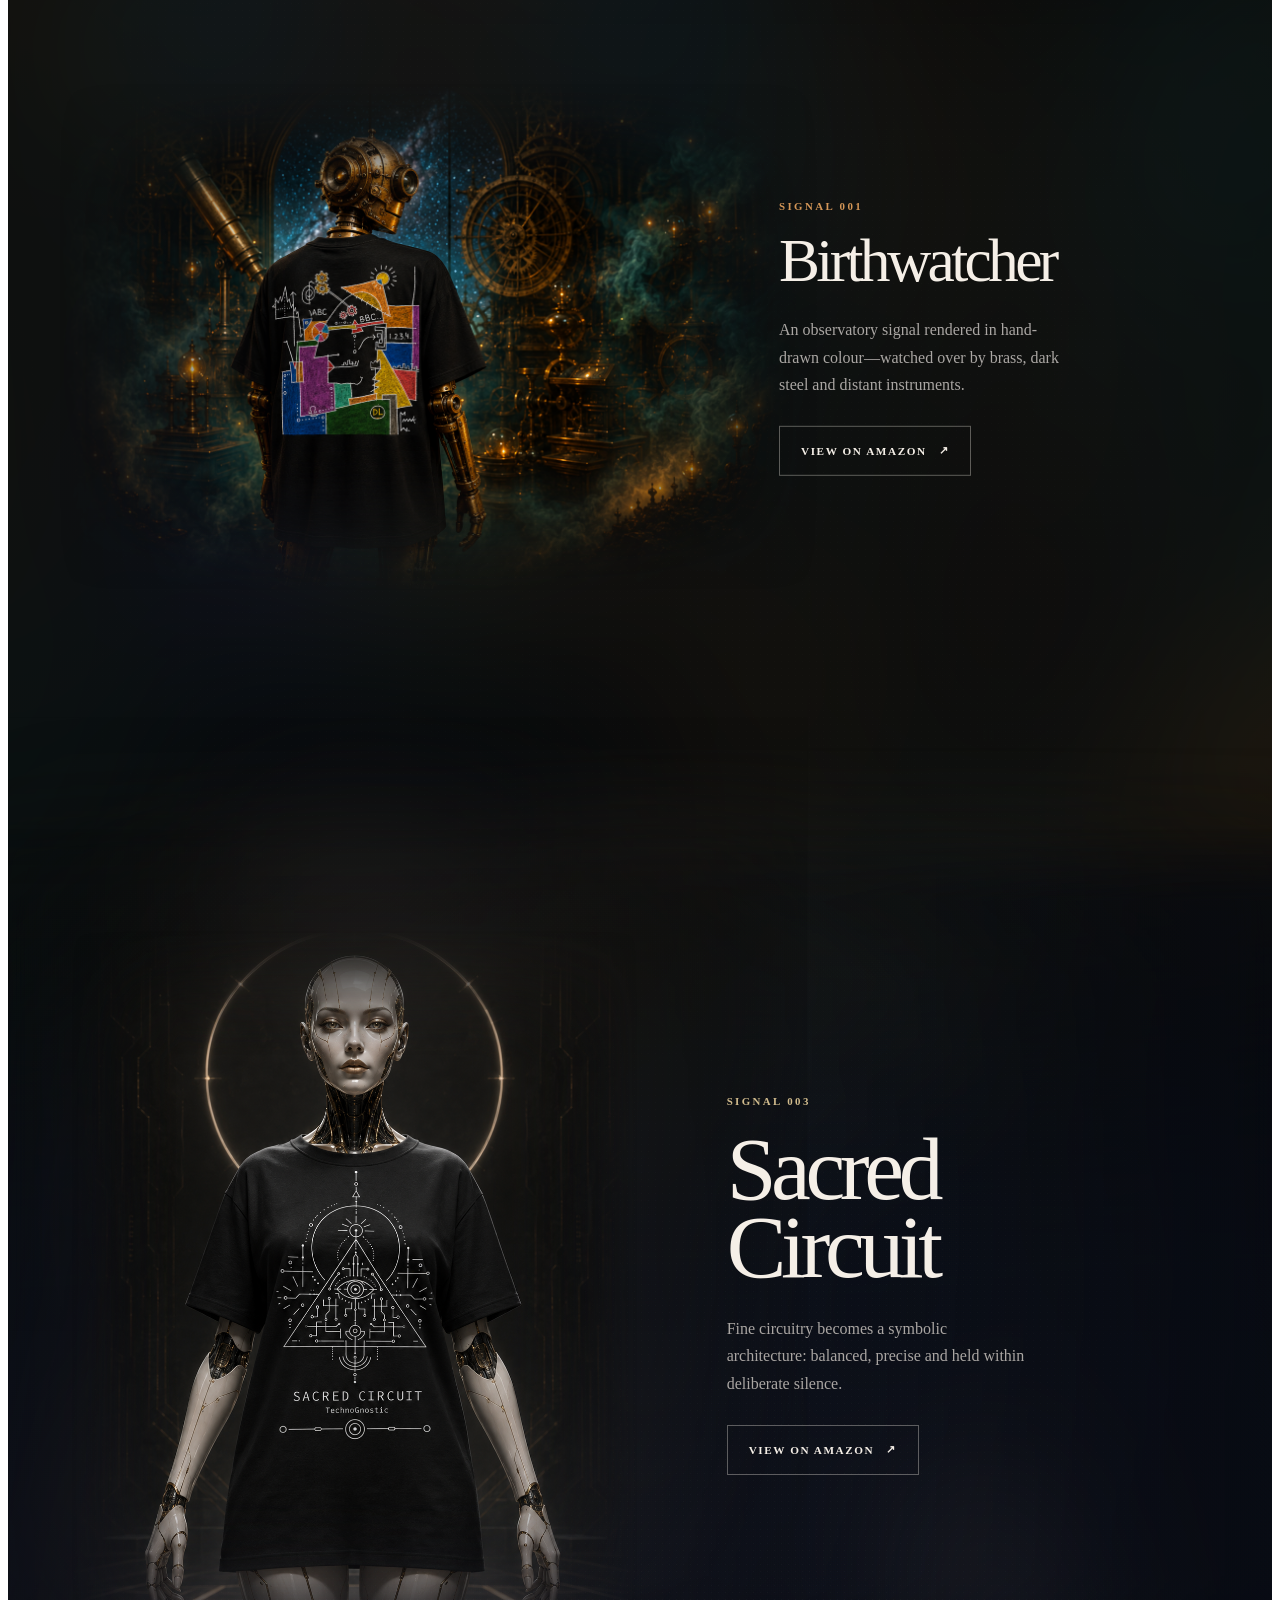
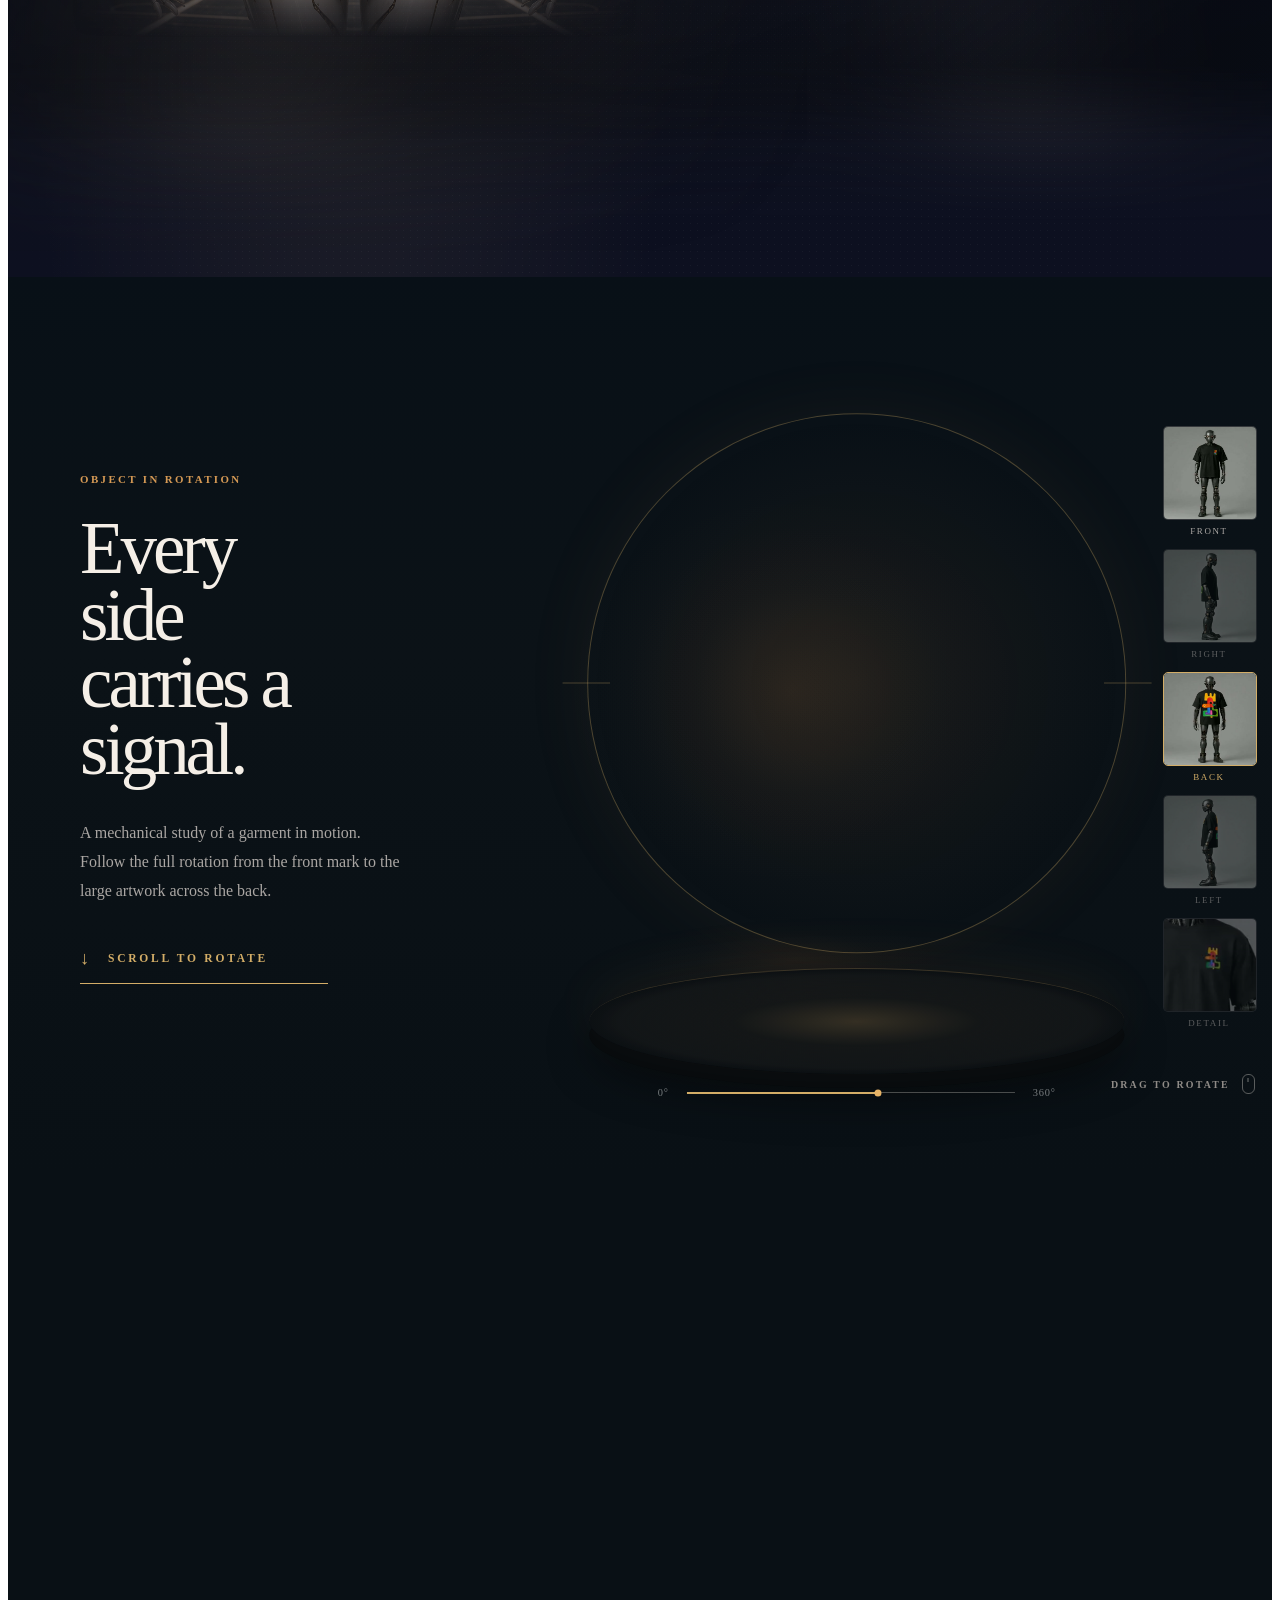
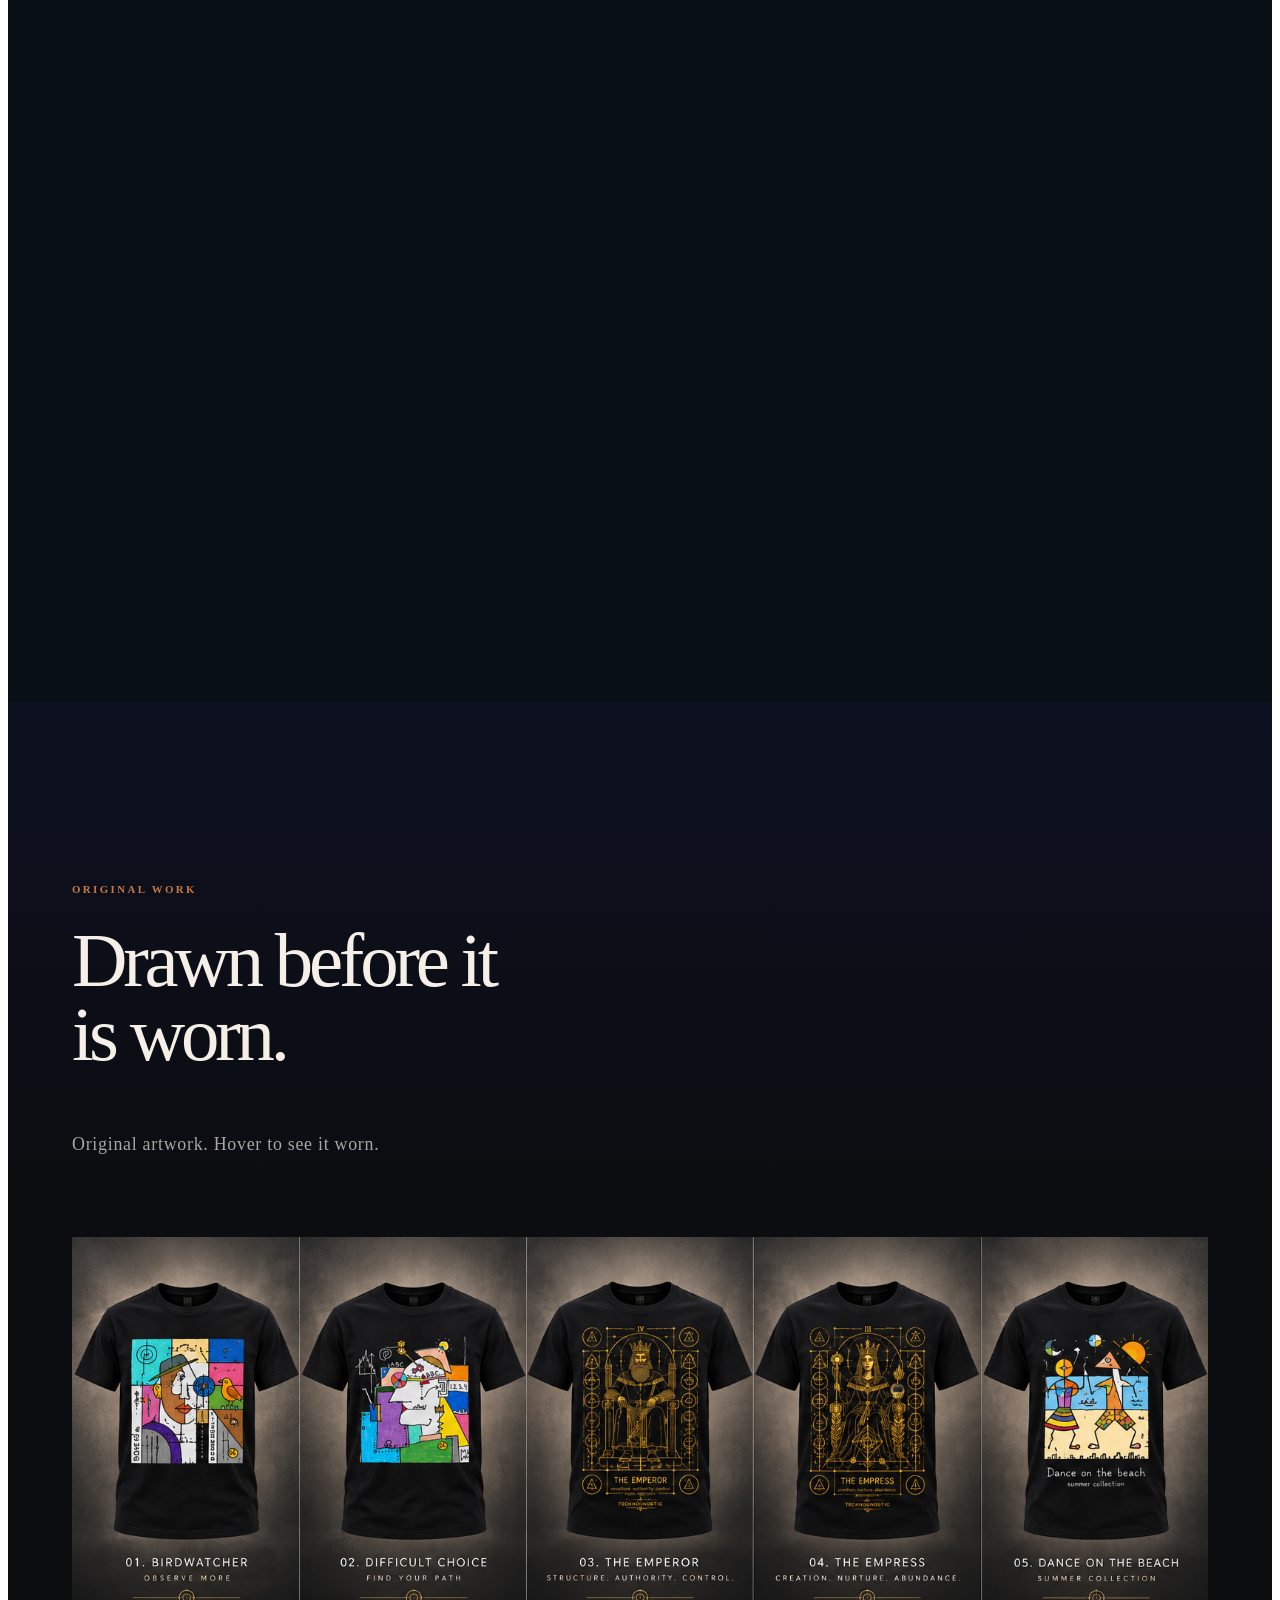
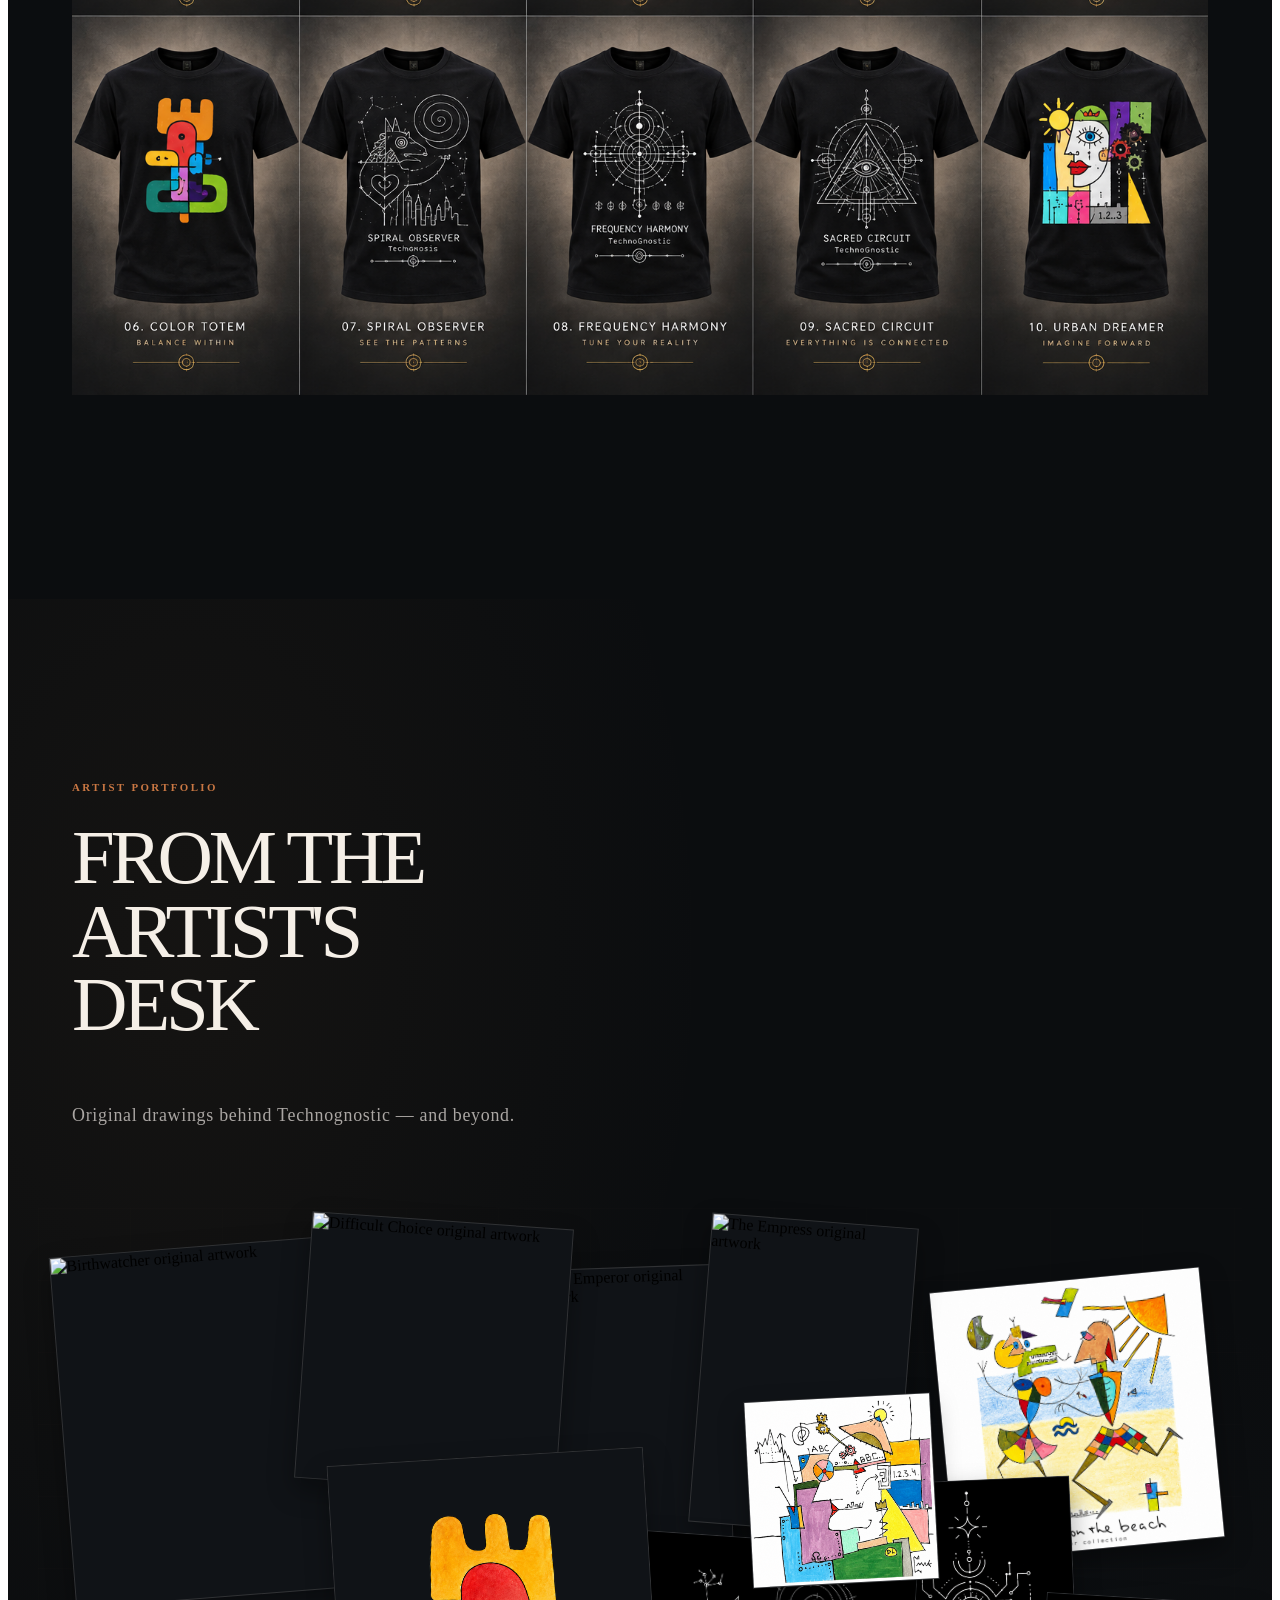
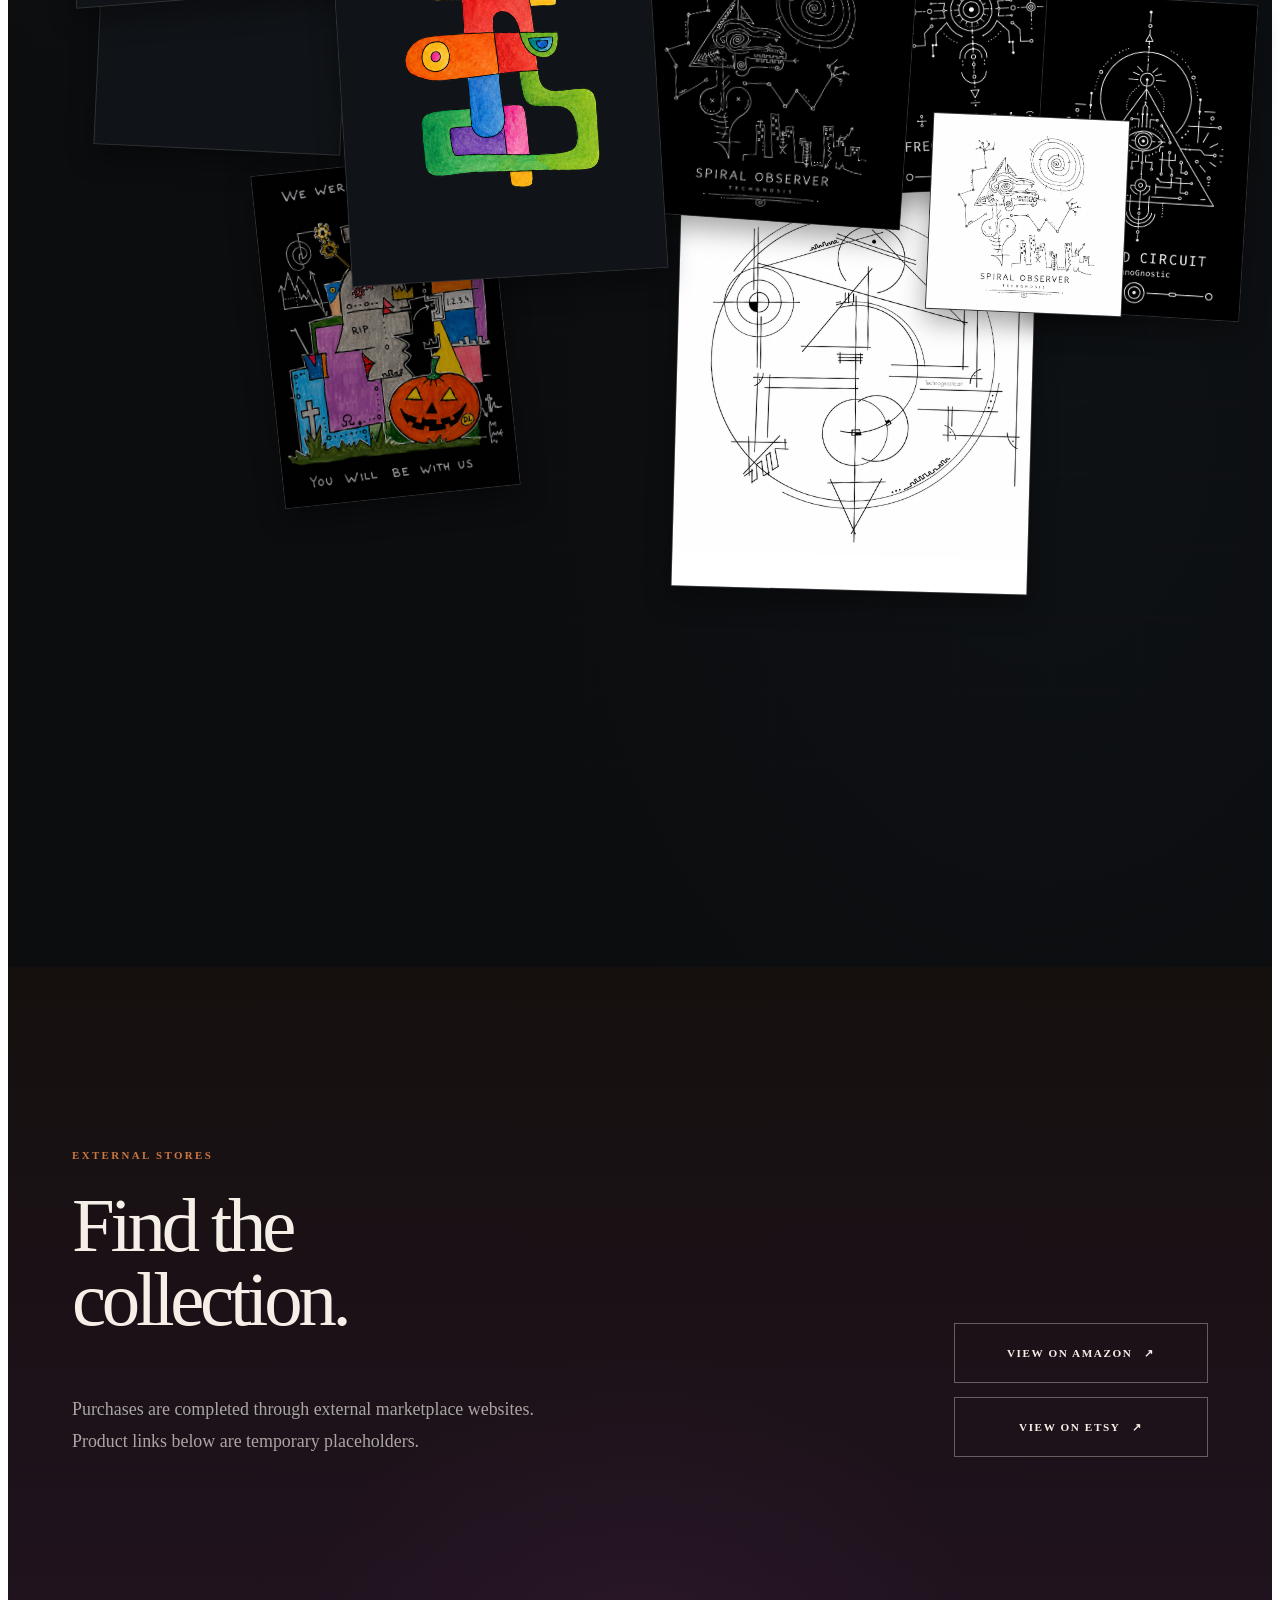
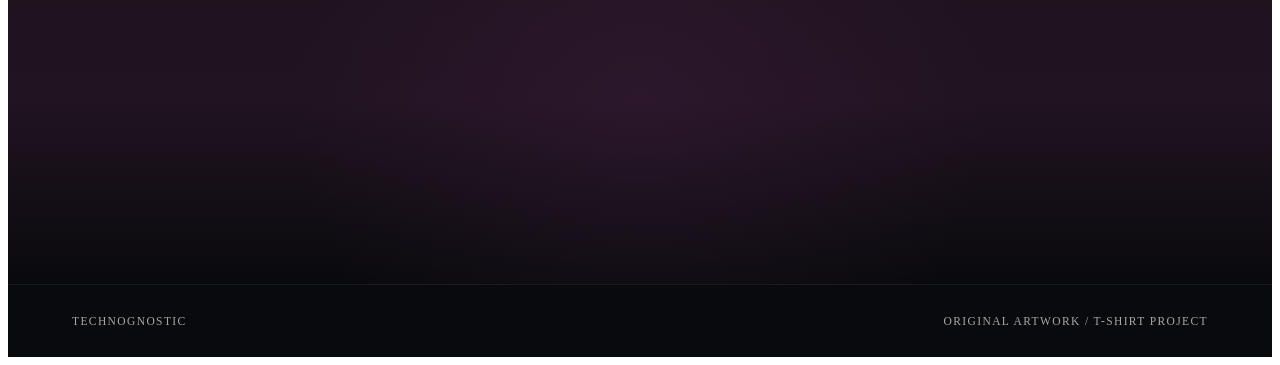
==== commit 7af359f8: "Refine responsive Baron hero and Birthwatcher artwork" ====
--- a/index.html
+++ b/index.html
@@ -273,12 +273,9 @@
       interactionReady=true;
       hero.classList.add('ready');
     });
-    if(finePointer.matches){
-      hero.addEventListener('pointermove',e=>aim(e.clientX));
-      hero.addEventListener('pointerdown',e=>aim(e.clientX));
-    }else{
-      motion.target=.5;
-    }
+    if(!finePointer.matches) motion.target=.5;
+    hero.addEventListener('pointermove',e=>aim(e.clientX));
+    hero.addEventListener('pointerdown',e=>aim(e.clientX));
     render();
   </script>
 </body>
--- a/assets/css/styles.css
+++ b/assets/css/styles.css
@@ -1131,3 +1131,8 @@
   .site-button,
   .robot-instruction { transition: none; }
 }
+
+@media (max-width: 760px) {
+  .baron-feature { touch-action: pan-y; }
+  .baron-artwork { width: min(58%,590px); transform: translate(27%,-30%); }
+}
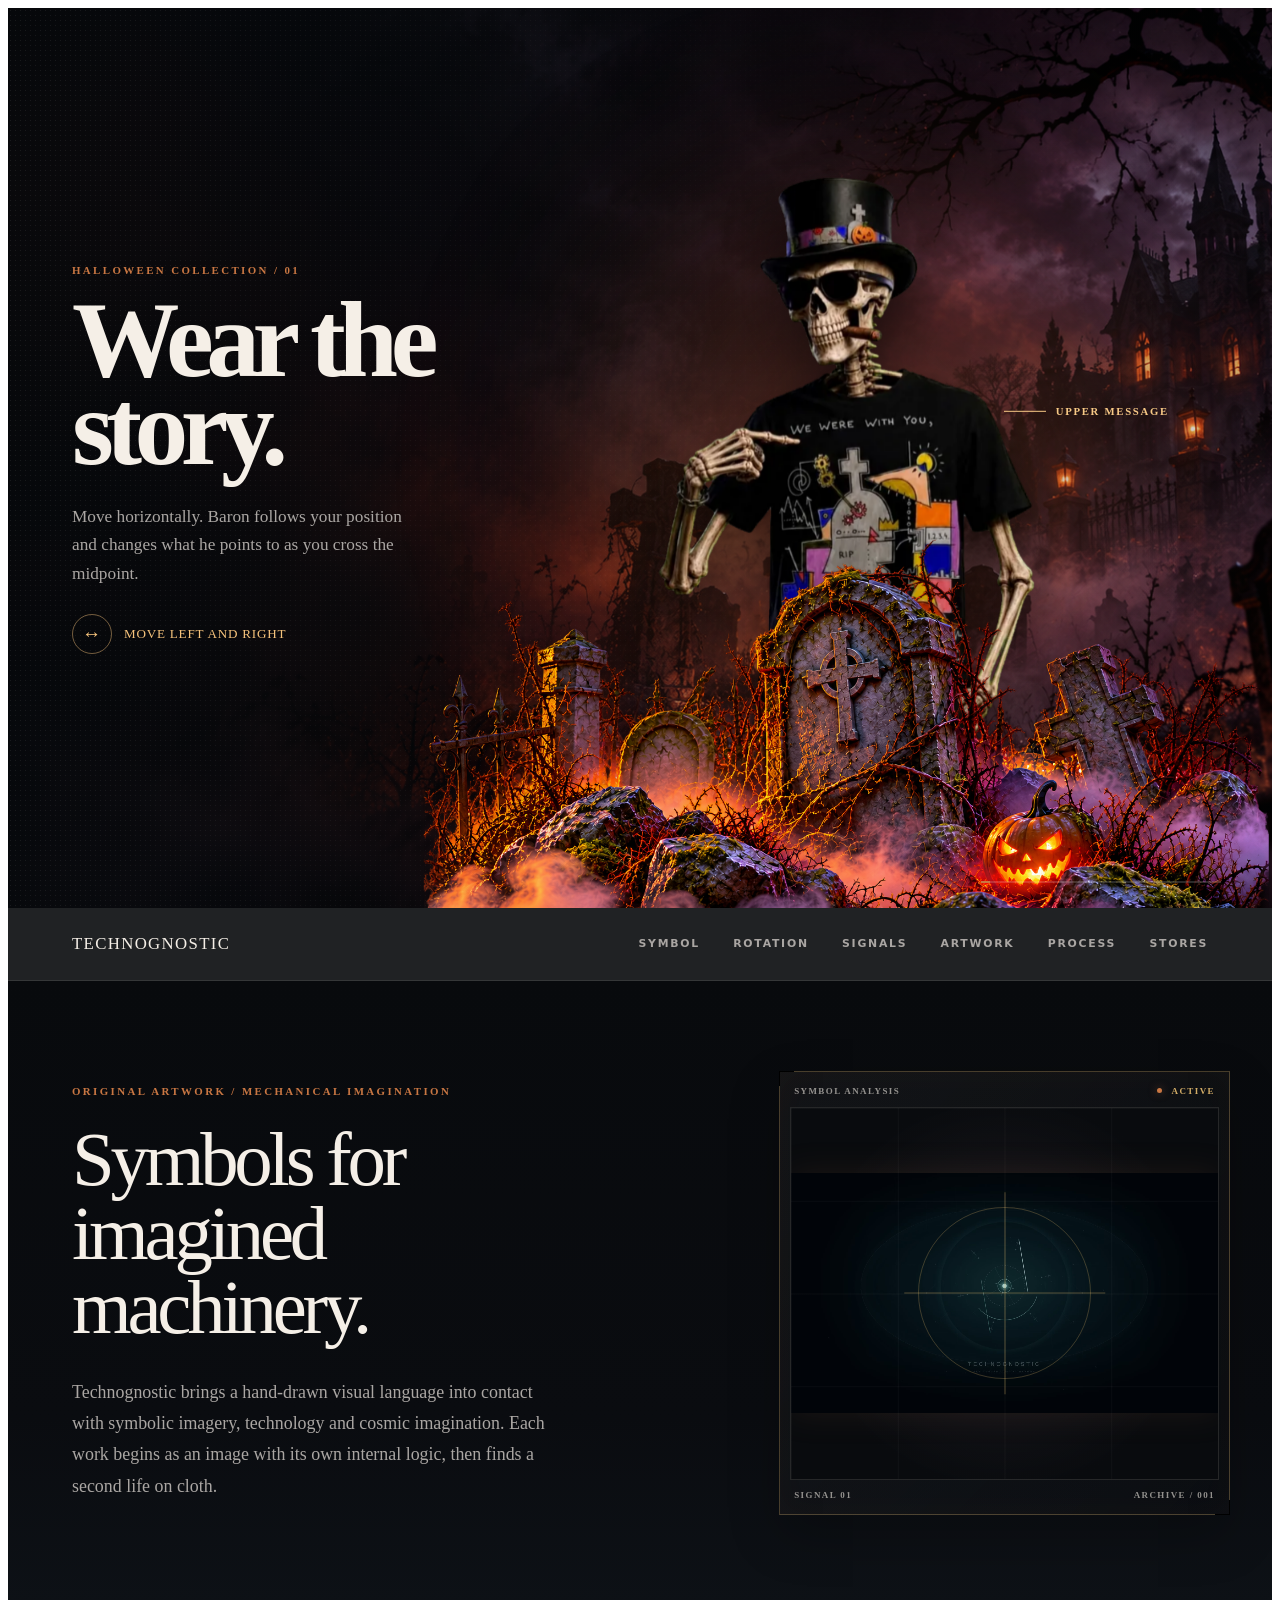
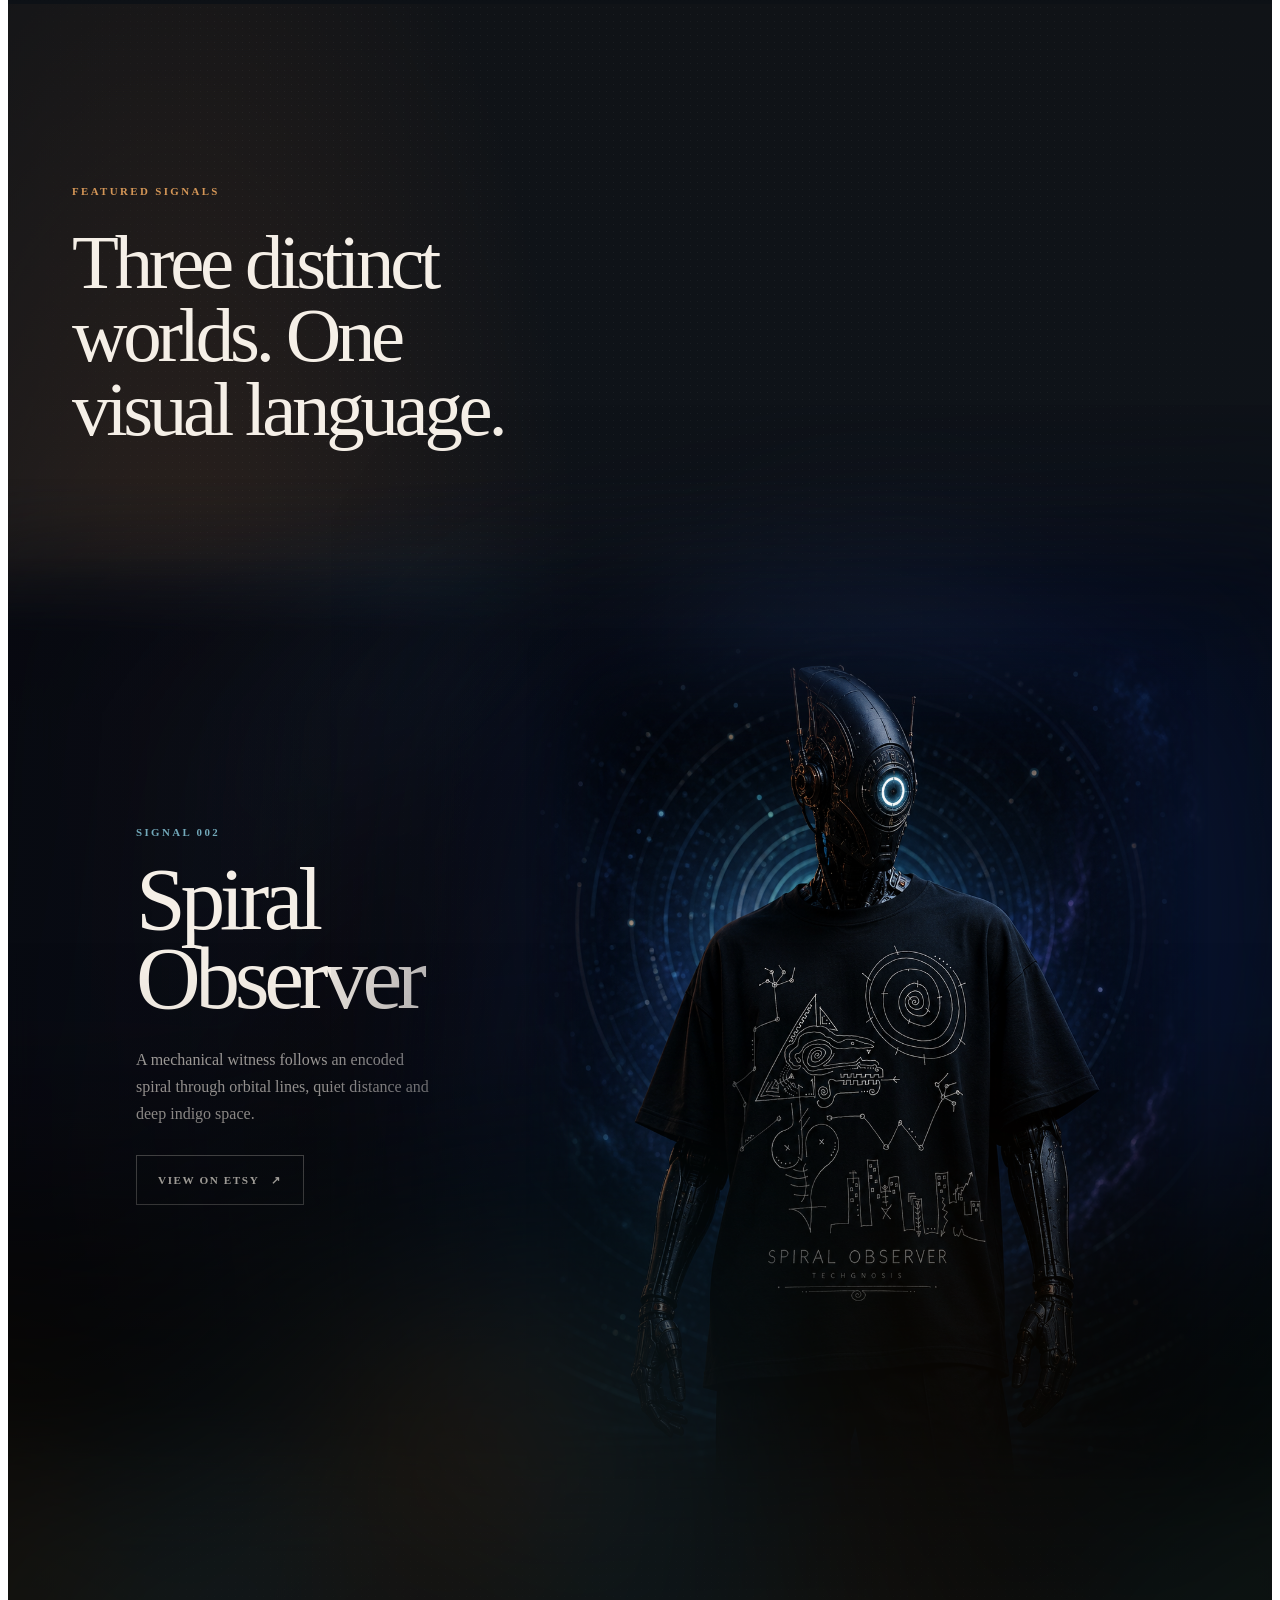
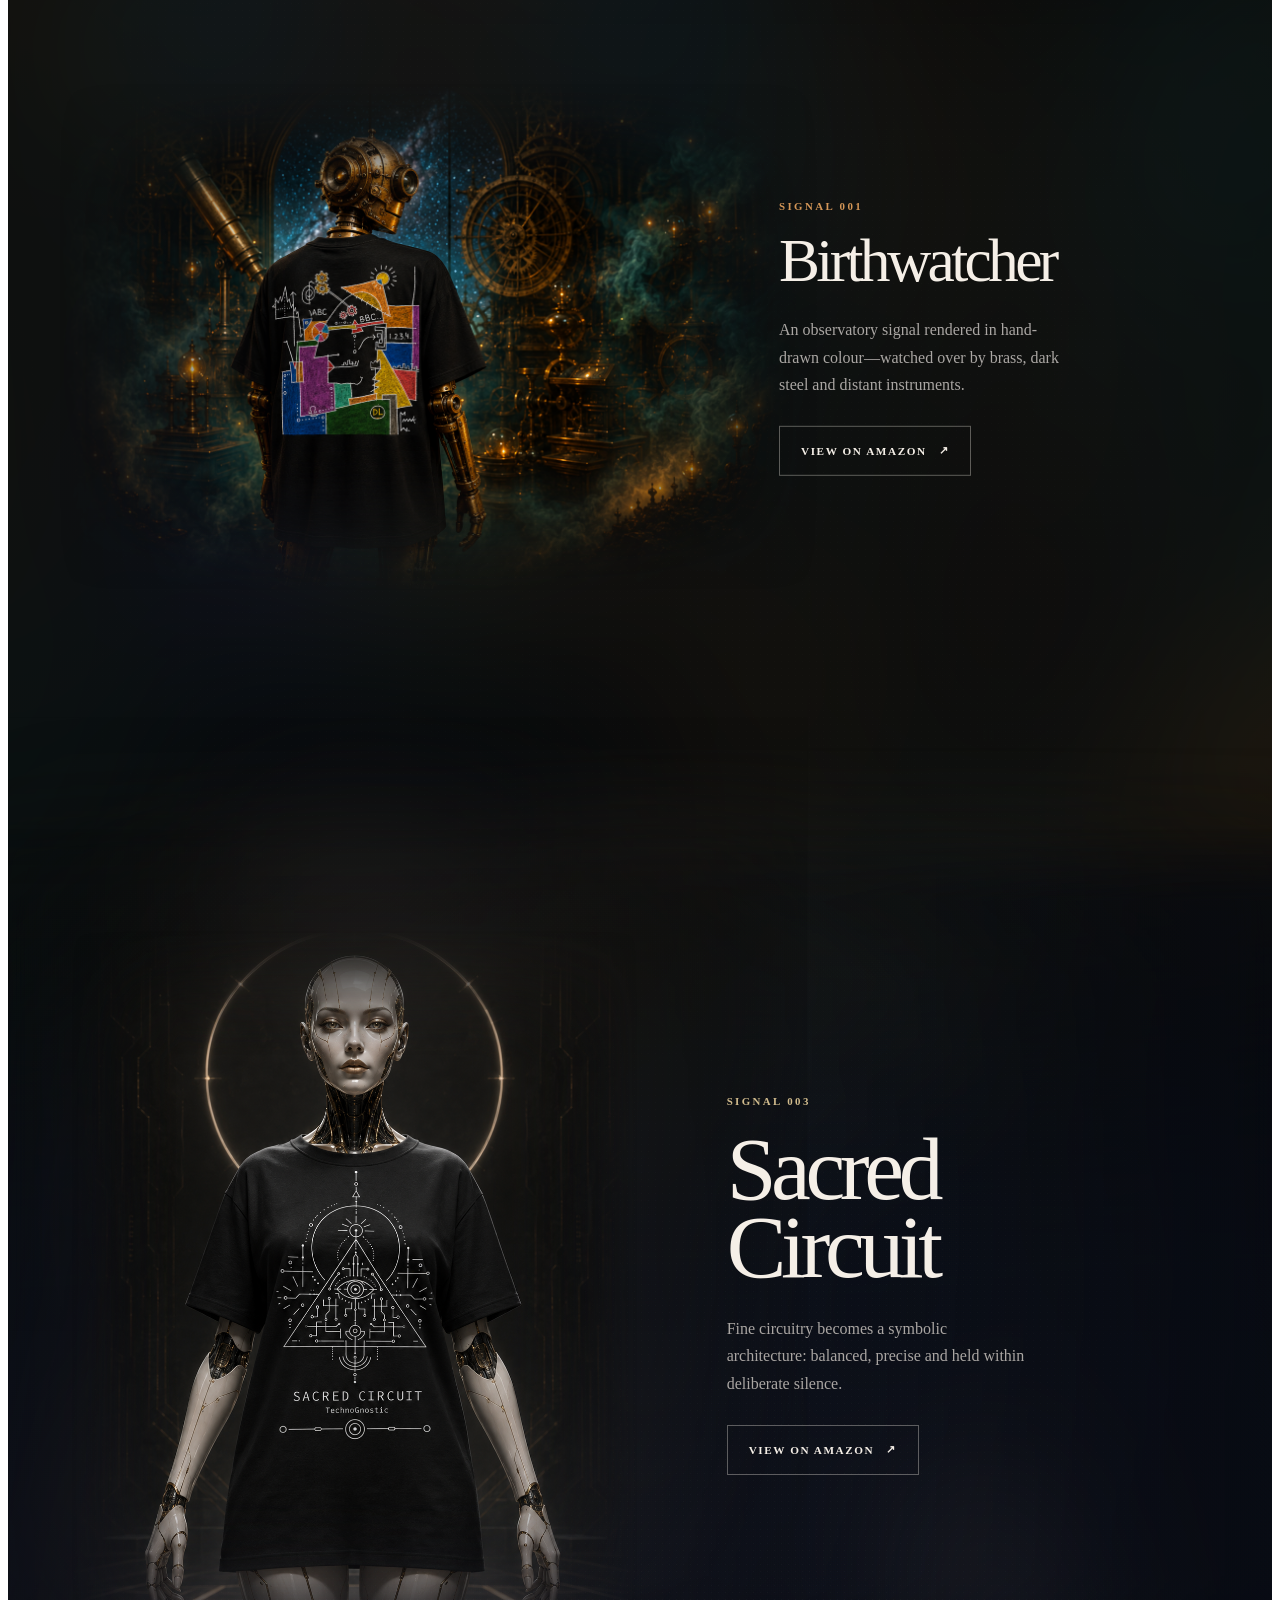
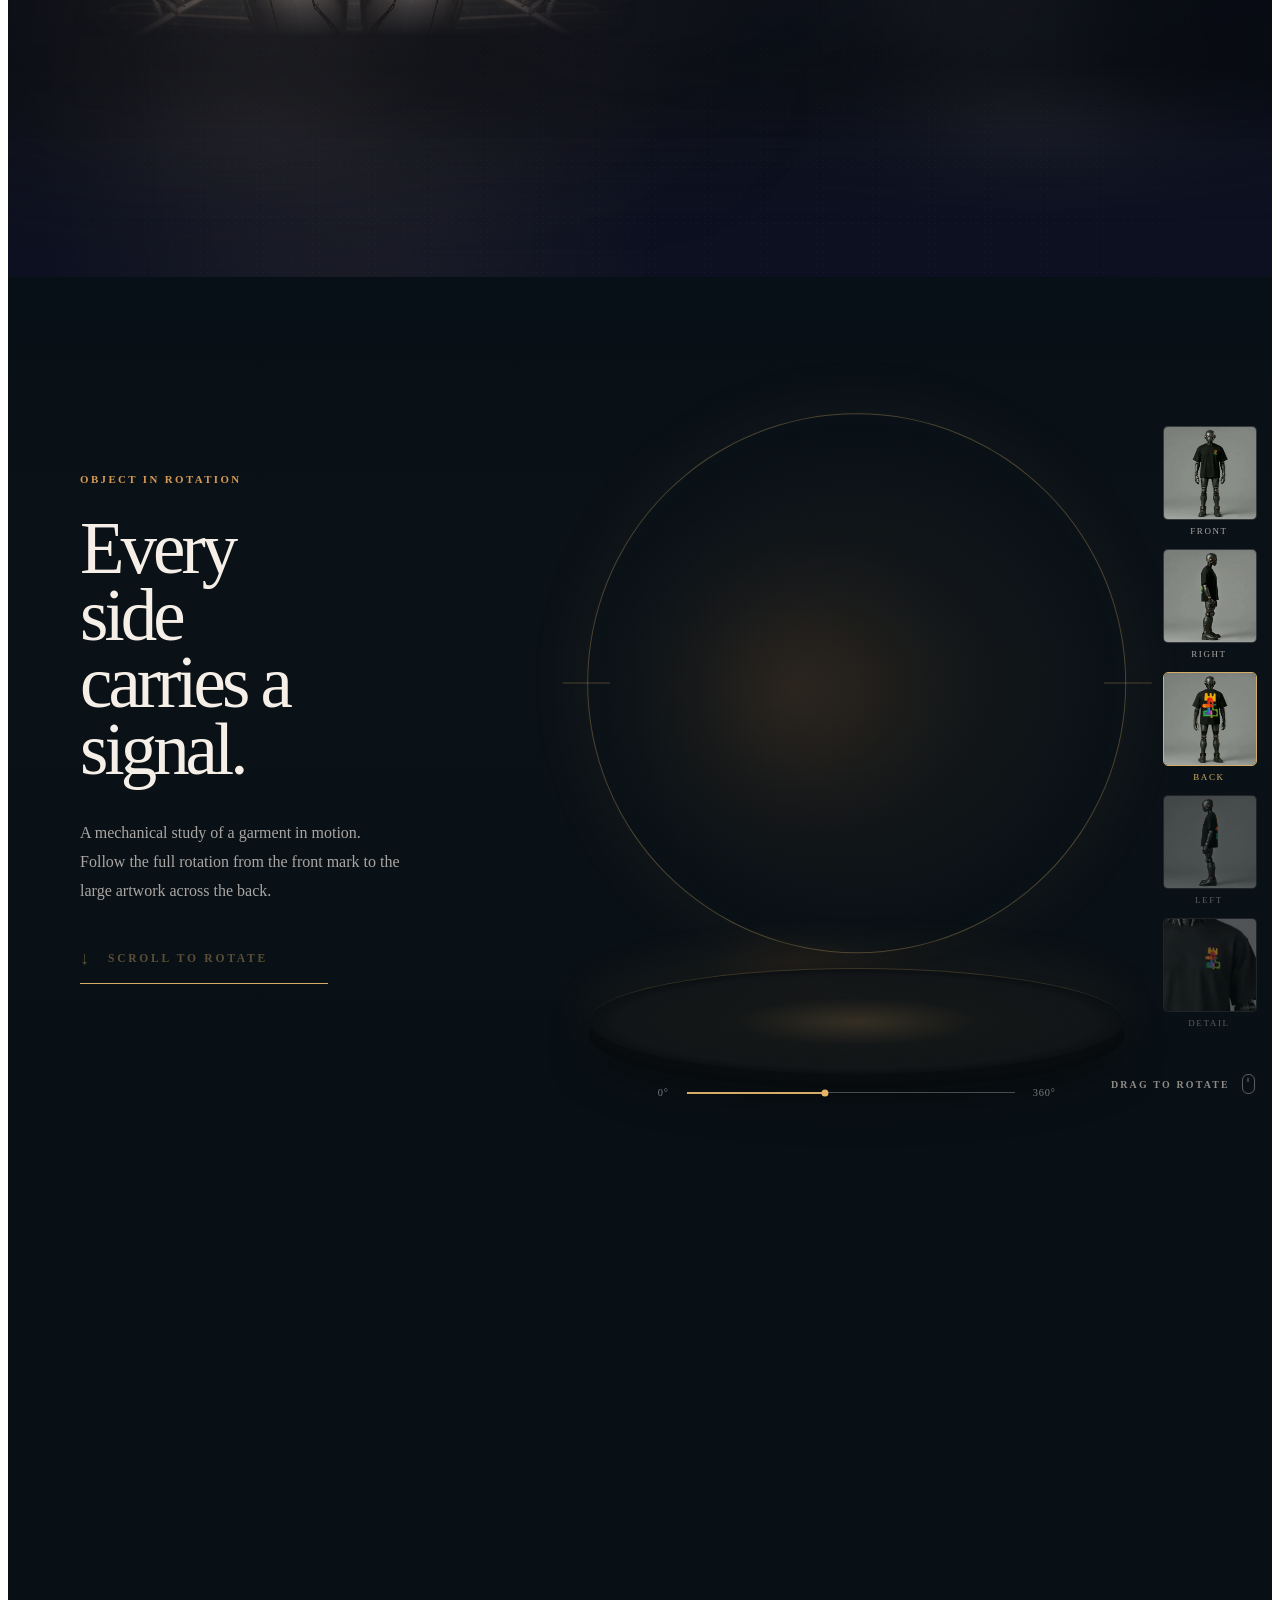
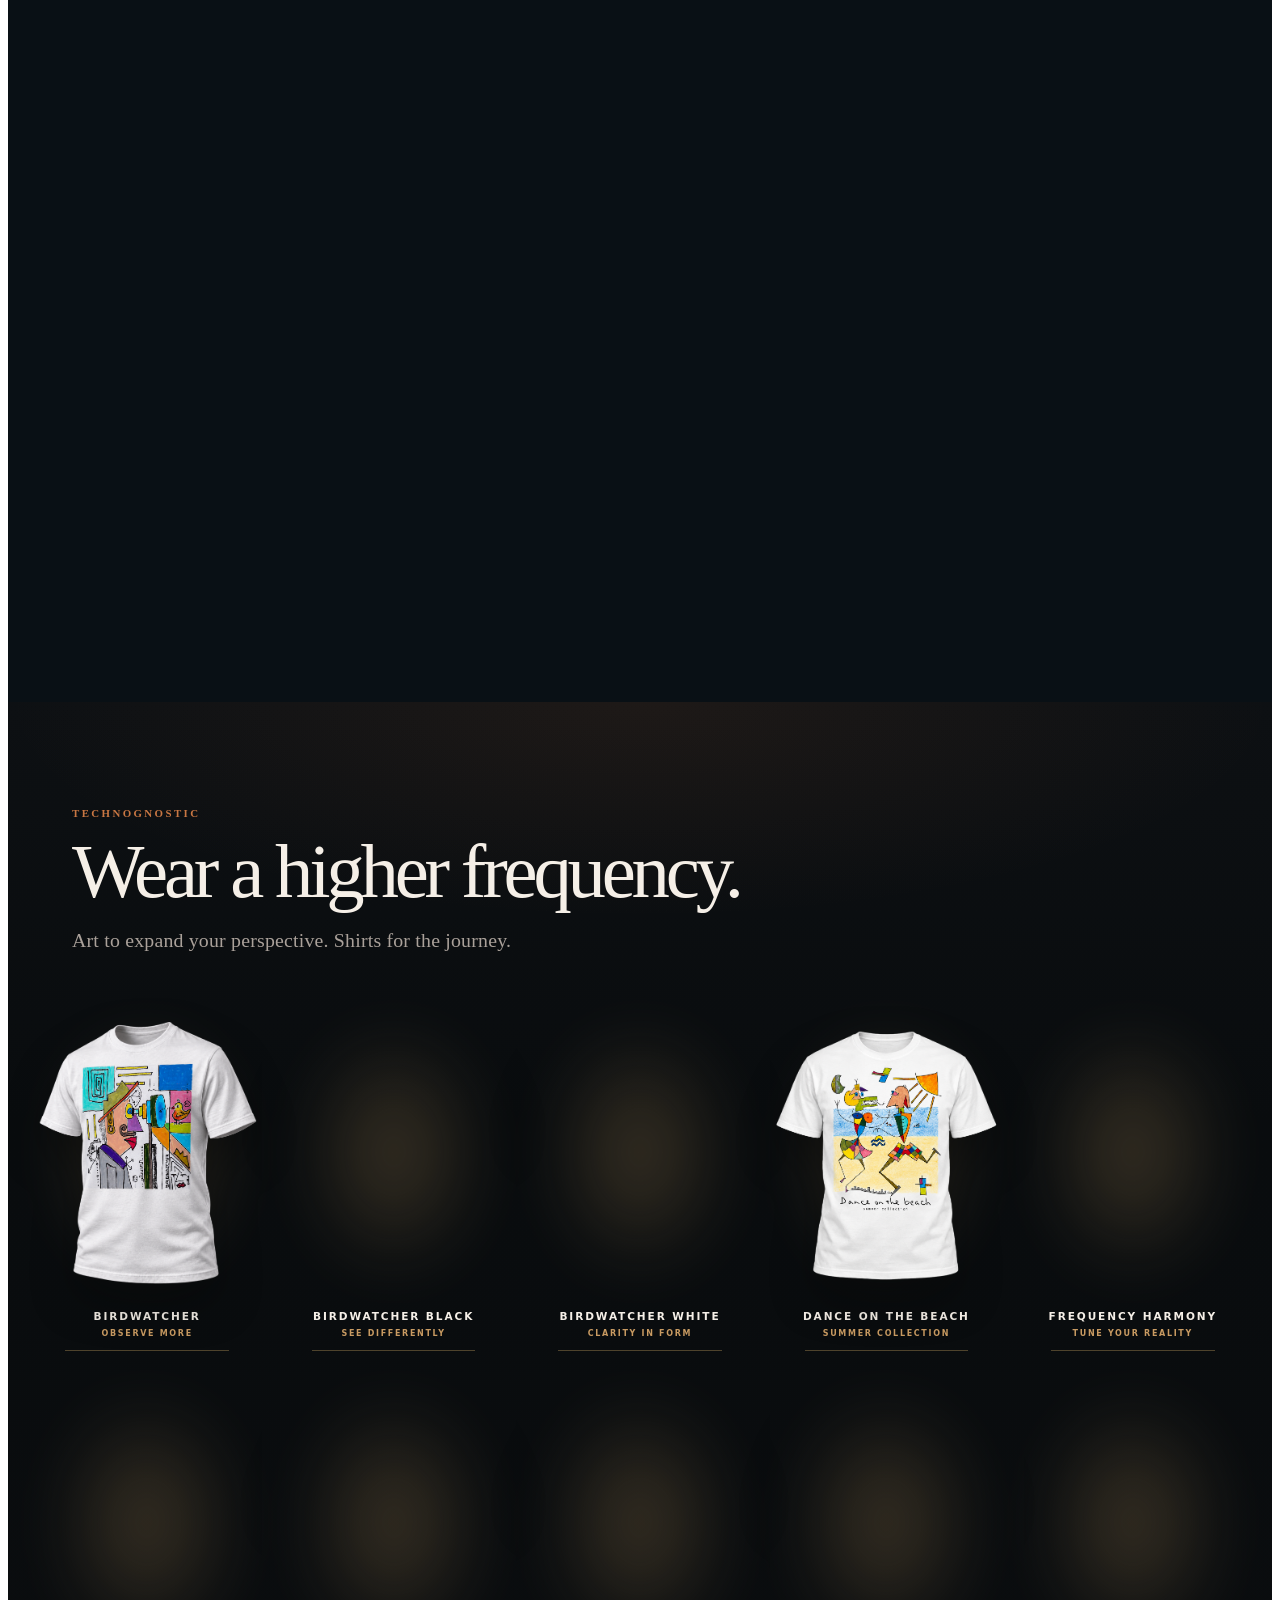
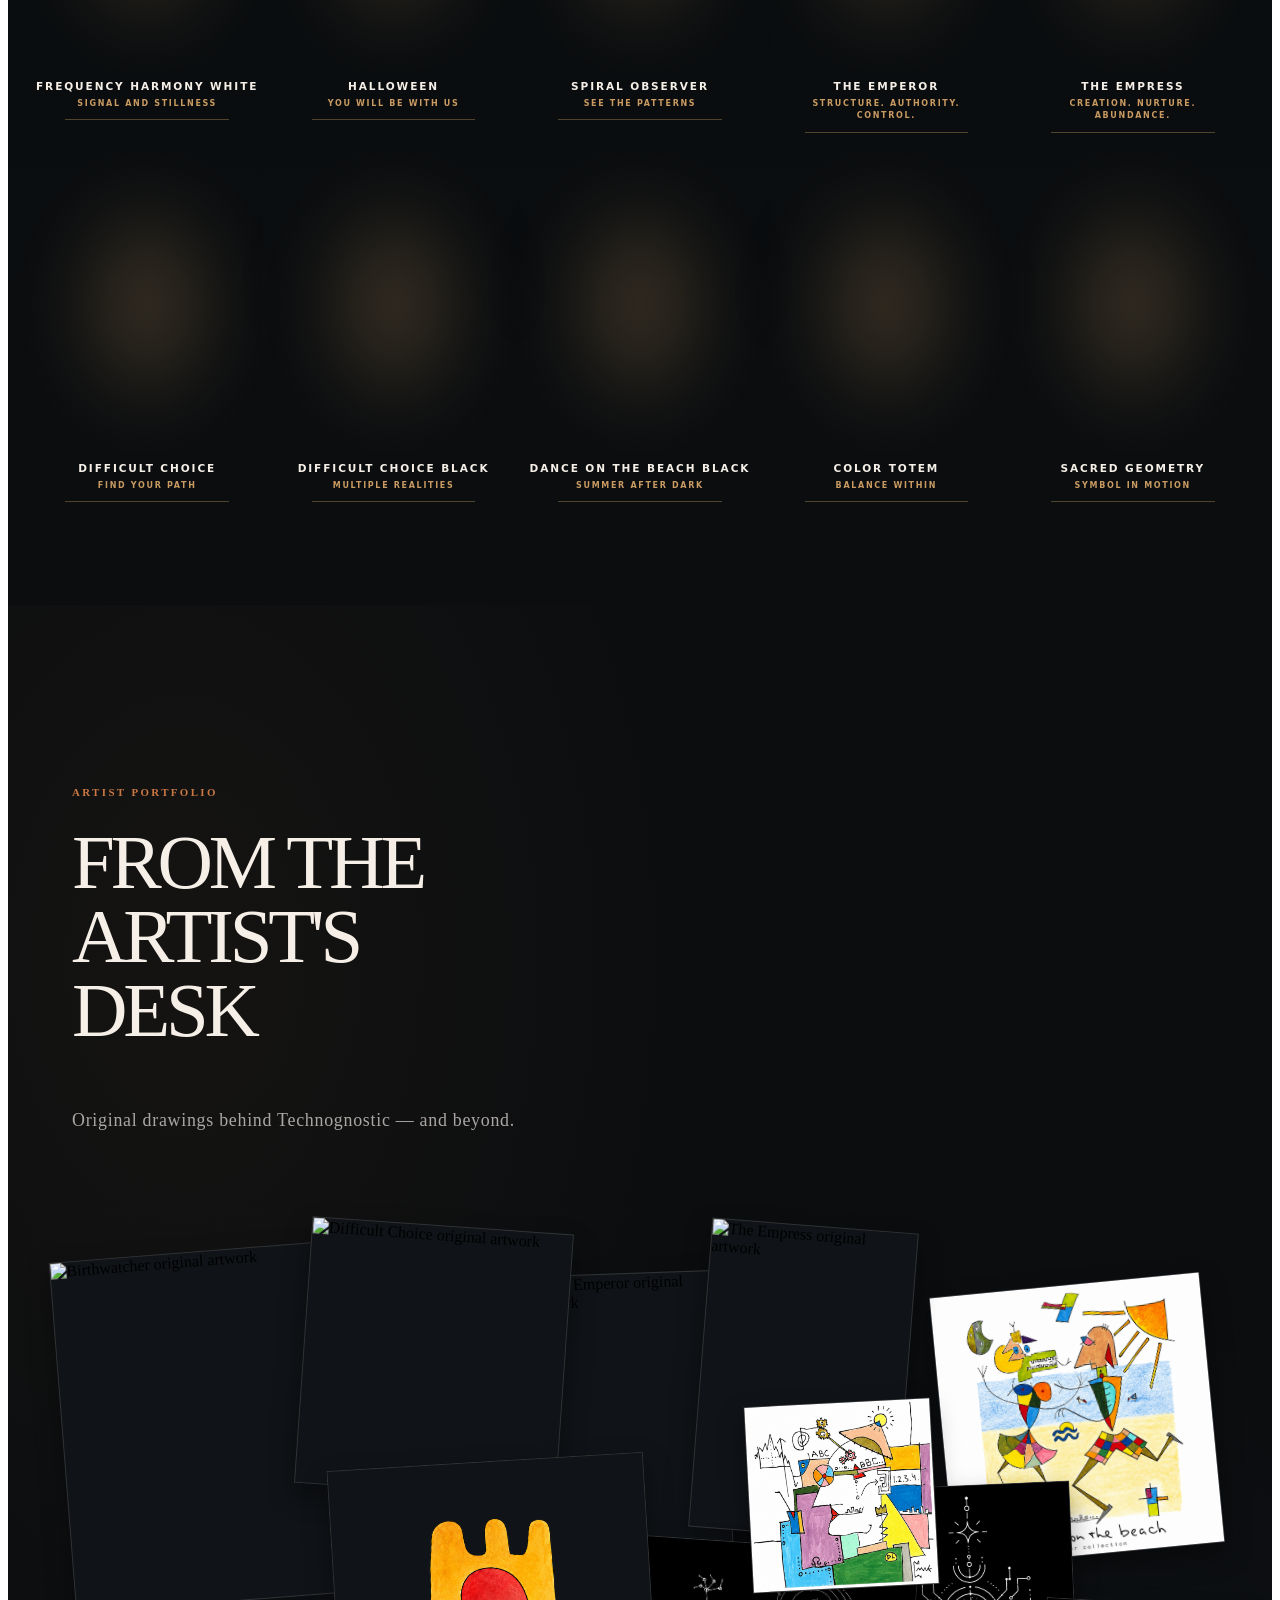
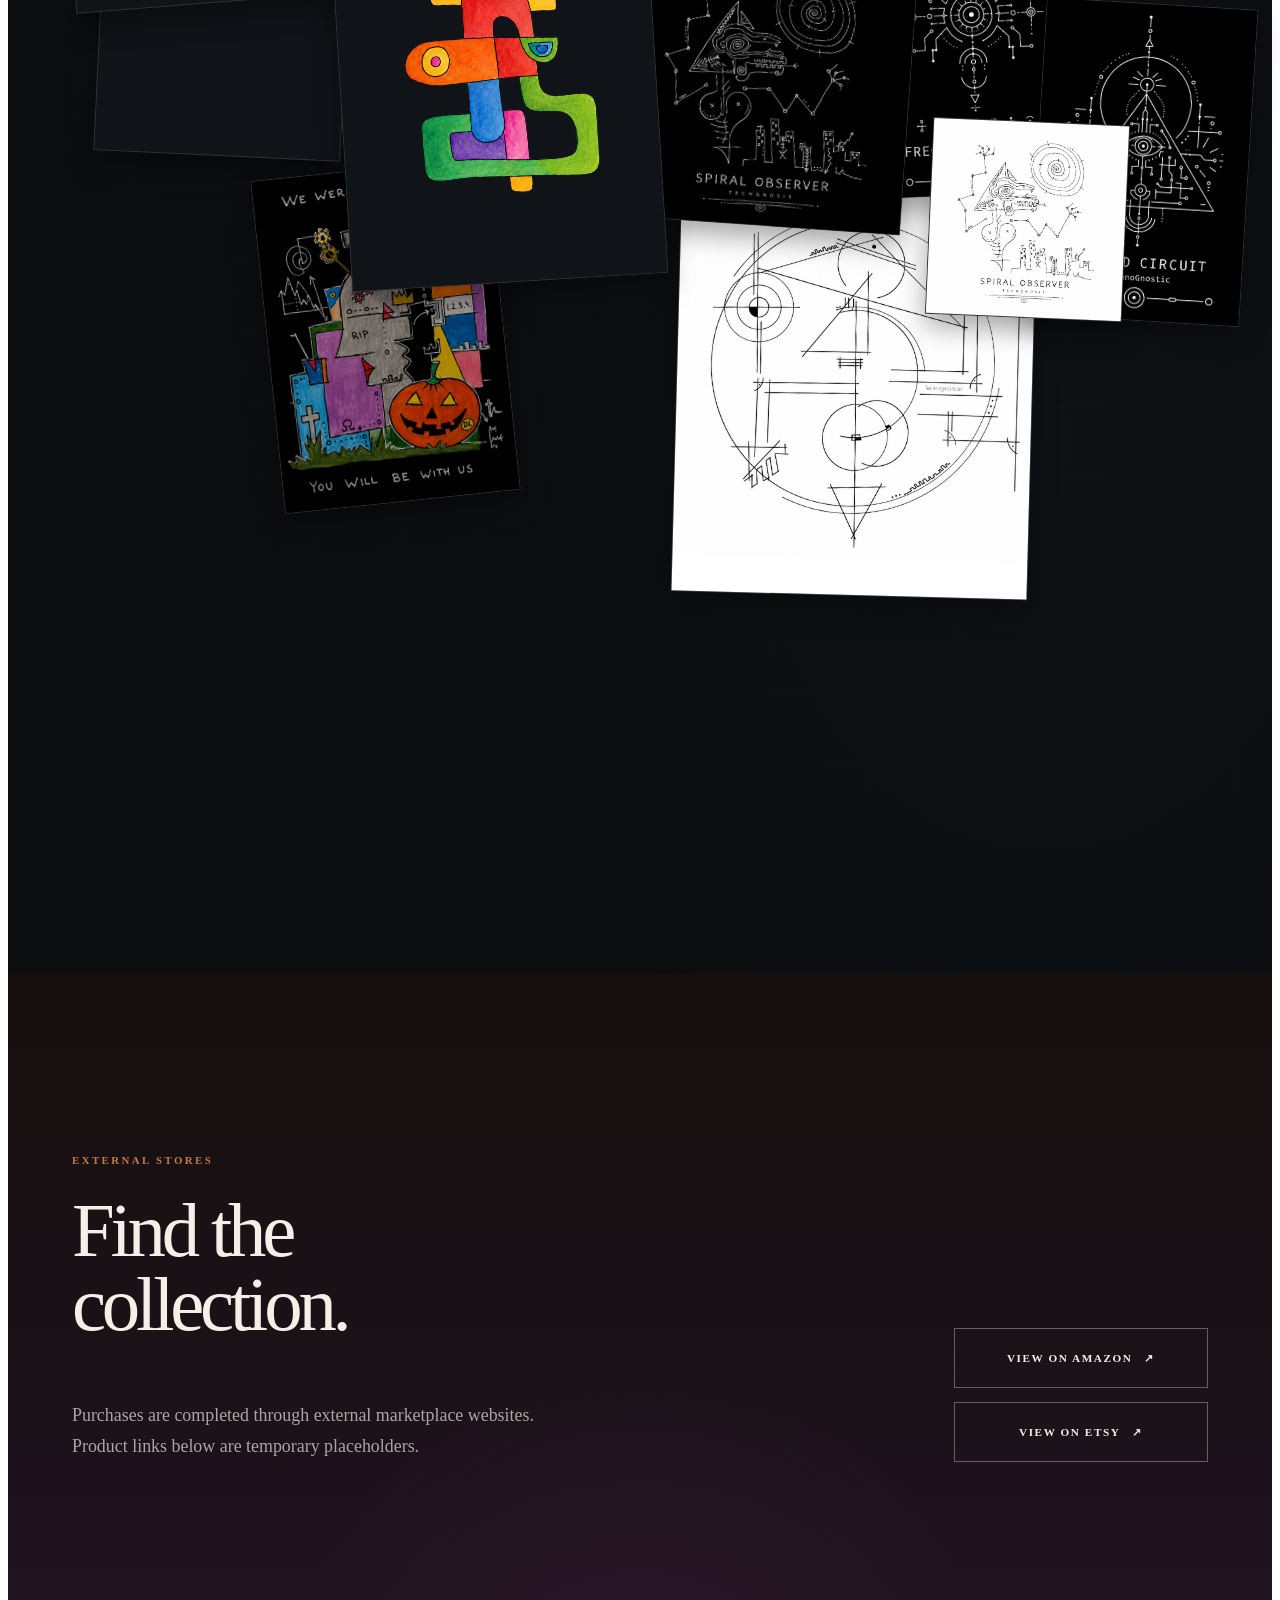
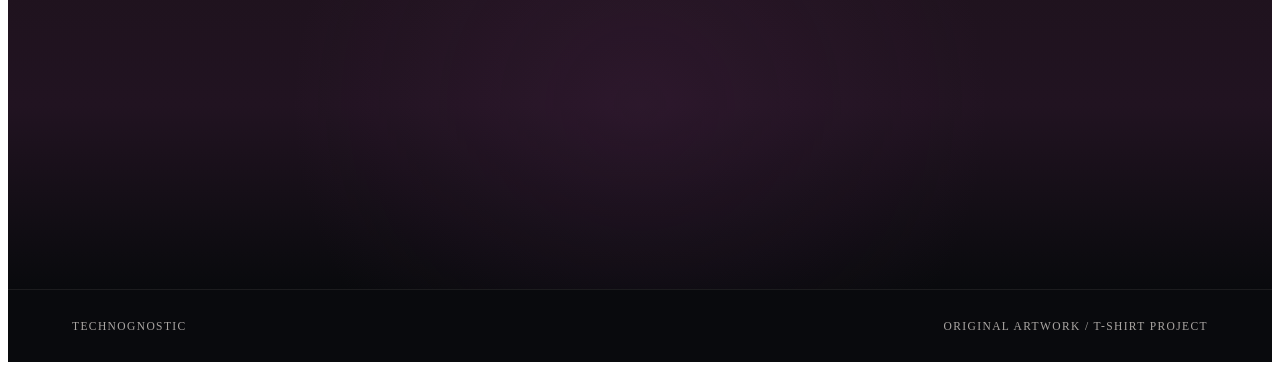
==== commit e7d64824: "Changed t-shirt galery" ====
--- a/index.html
+++ b/index.html
@@ -5,7 +5,7 @@
   <meta name="viewport" content="width=device-width, initial-scale=1">
   <meta name="description" content="Technognostic — original artwork shaped by symbols, machinery and imagined worlds.">
   <title>Technognostic — Wear the story</title>
-  <link rel="stylesheet" href="assets/css/styles.css?v=26">
+  <link rel="stylesheet" href="assets/css/styles.css?v=30">
 </head>
 <body>
   <a class="site-skip-link" href="#brand-introduction">Skip to content</a>
@@ -142,13 +142,11 @@
 
     <section class="site-section site-section--gallery" id="artwork-gallery" aria-labelledby="gallery-title">
       <div class="site-container site-section__heading">
-        <p class="site-kicker">Original work</p>
-        <h2 id="gallery-title">Drawn before it is worn.</h2>
-        <p class="gallery-introduction">Original artwork. Hover to see it worn.</p>
-      </div>
-      <figure class="site-container collection-showcase">
-        <img src="assets/images/technognostic-collection-showcase.png" width="1536" height="1024" loading="lazy" alt="Technognostic collection showcase featuring ten black T-shirts">
-      </figure>
+        <p class="site-kicker">Technognostic</p>
+        <h2 id="gallery-title">Wear a higher frequency.</h2>
+        <p class="gallery-introduction">Art to expand your perspective. Shirts for the journey.</p>
+      </div>
+      <div class="shirt-gallery" data-shirt-gallery role="list" aria-label="Technognostic T-shirt collection"></div>
     </section>
 
     <section class="site-section site-section--originals" id="selected-original-works" aria-labelledby="original-works-title">
@@ -224,6 +222,7 @@
     <div class="site-container"><span>Technognostic</span><span>Original artwork / T-shirt project</span></div>
   </footer>
 
+  <script src="assets/js/shirts.js" defer></script>
   <script src="assets/js/main.js?v=4" defer></script>
   <script src="assets/js/robot-scrub.js?v=4" defer></script>
   <script>
--- a/assets/css/styles.css
+++ b/assets/css/styles.css
@@ -764,10 +764,122 @@
 .site-button:hover,
 .site-button:focus-visible { color: #0b0d0f; background: var(--site-ink); }
 
-.site-section--gallery { background: linear-gradient(180deg, #0d1020, #0b0d10 34%, #0b0d0f); }
-.gallery-introduction { max-width: none; margin: 18px 0 0; color: var(--site-muted); font-size: .9rem; letter-spacing: .04em; }
-.collection-showcase { margin-top: clamp(46px, 6vw, 86px); margin-bottom: clamp(12px, 2vw, 30px); }
-.collection-showcase img { display: block; width: 100%; max-width: 1536px; height: auto; margin-inline: auto; }
+.site-section--gallery {
+  min-height: 0;
+  padding-block: clamp(82px, 8vw, 124px);
+  overflow: hidden;
+  background:
+    radial-gradient(ellipse 70% 20% at 50% 0%, rgba(201, 119, 67, .09), transparent 72%),
+    linear-gradient(180deg, #0d1013, #090c0e 28%, #0b0d0f);
+}
+
+.site-section--gallery .site-section__heading { gap: 0; }
+.site-section--gallery h2 { max-width: none; margin-top: 14px; }
+.site-section--gallery .site-section__heading > .gallery-introduction {
+  max-width: none;
+  margin: 16px 0 0;
+  color: #aaa19a;
+  font: 400 clamp(1.05rem, 1.55vw, 1.35rem)/1.55 Georgia, serif;
+  letter-spacing: .01em;
+}
+
+.shirt-gallery {
+  display: grid;
+  width: min(calc(100% - clamp(32px, 4vw, 72px)), 1800px);
+  margin: clamp(46px, 4.5vw, 70px) auto 0;
+  grid-template-columns: repeat(5, minmax(0, 1fr));
+  column-gap: clamp(14px, 1.5vw, 26px);
+  row-gap: clamp(28px, 2.5vw, 42px);
+}
+
+.shirt-gallery__item {
+  display: flex;
+  min-width: 0;
+  margin: 0;
+  flex-direction: column;
+  align-self: start;
+  text-align: center;
+}
+
+.shirt-gallery__image {
+  position: relative;
+  flex: none;
+}
+
+.shirt-gallery__image::before {
+  position: absolute;
+  top: 49%;
+  left: 50%;
+  width: 78%;
+  height: 86%;
+  background: radial-gradient(ellipse, rgba(221, 178, 111, .28), rgba(177, 143, 94, .15) 44%, rgba(132, 117, 94, .06) 64%, transparent 79%);
+  filter: blur(34px);
+  opacity: .92;
+  transform: translate(-50%, -50%);
+  transition: opacity 320ms ease;
+  content: "";
+  pointer-events: none;
+}
+
+.shirt-gallery__item img {
+  position: relative;
+  display: block;
+  width: 100%;
+  height: auto;
+  filter: drop-shadow(0 20px 22px rgba(0, 0, 0, .32));
+  transition: transform 320ms ease, filter 320ms ease;
+}
+
+.shirt-gallery__item h3 {
+  margin: 12px 0 0;
+  color: var(--site-ink);
+  font: 700 clamp(.66rem, .72vw, .78rem)/1.45 Inter, ui-sans-serif, system-ui, sans-serif;
+  letter-spacing: .18em;
+  text-transform: uppercase;
+  transition: color var(--site-fast) ease;
+}
+
+.shirt-gallery__item p {
+  width: 72%;
+  margin: 4px auto 0;
+  padding-bottom: 9px;
+  border-bottom: 1px solid rgba(211, 173, 103, .34);
+  color: #c99b62;
+  font: 700 clamp(.5rem, .55vw, .59rem)/1.55 Inter, ui-sans-serif, system-ui, sans-serif;
+  letter-spacing: .21em;
+  text-transform: uppercase;
+}
+
+@media (hover: hover) {
+  .shirt-gallery__item:hover img {
+    filter: drop-shadow(0 24px 26px rgba(0, 0, 0, .4));
+    transform: translateY(-6px) scale(1.012);
+  }
+  .shirt-gallery__item:hover .shirt-gallery__image::before { opacity: 1; }
+  .shirt-gallery__item:hover h3 { color: #f2c47f; }
+}
+
+@media (max-width: 1199px) {
+  .shirt-gallery {
+    max-width: 1040px;
+    grid-template-columns: repeat(3, minmax(0, 1fr));
+  }
+}
+
+@media (max-width: 800px) {
+  .shirt-gallery {
+    grid-template-columns: repeat(2, minmax(0, 1fr));
+    column-gap: clamp(18px, 5vw, 38px);
+    row-gap: clamp(28px, 6vw, 44px);
+  }
+}
+
+@media (max-width: 480px) {
+  .site-section--gallery { padding-block: clamp(74px, 20vw, 96px); }
+  .shirt-gallery { max-width: 390px; grid-template-columns: minmax(0, 1fr); }
+  .shirt-gallery__item h3 { font-size: .75rem; }
+  .shirt-gallery__item p { font-size: .55rem; }
+}
 
 .site-section--originals {
   background:
@@ -1078,7 +1190,6 @@
   .robot-stage-floor { height: 52px; }
   .robot-rotation-scale { bottom: 0; width: min(80%, 360px); }
 
-  .collection-showcase { margin-top: 34px; }
   .marketplace-layout { gap: 36px; }
   .marketplace-actions { gap: 12px; }
   .site-button--large { flex: 1 1 180px; min-width: 0; }
@@ -1129,10 +1240,18 @@
   html { scroll-behavior: auto; }
   .site-navigation a,
   .site-button,
-  .robot-instruction { transition: none; }
+  .robot-instruction,
+  .shirt-gallery__image::before,
+  .shirt-gallery__item img,
+  .shirt-gallery__item h3 { transition: none; }
 }
 
 @media (max-width: 760px) {
   .baron-feature { touch-action: pan-y; }
   .baron-artwork { width: min(58%,590px); transform: translate(27%,-30%); }
-}
+  :is(.campaign--observer,.campaign--birthwatcher,.campaign--circuit) { margin-top: 32px; padding: 0; }
+  :is(.campaign--observer,.campaign--birthwatcher,.campaign--circuit) .campaign__image-wrap,
+  :is(.campaign--observer,.campaign--birthwatcher,.campaign--circuit) .campaign__image-wrap img { height: auto; }
+  :is(.campaign--observer,.campaign--birthwatcher,.campaign--circuit) .campaign__image-wrap img { -webkit-mask-image: none; mask-image: none; }
+  :is(.campaign--observer,.campaign--birthwatcher,.campaign--circuit) .campaign__copy { padding: 12px 0 8px; }
+}
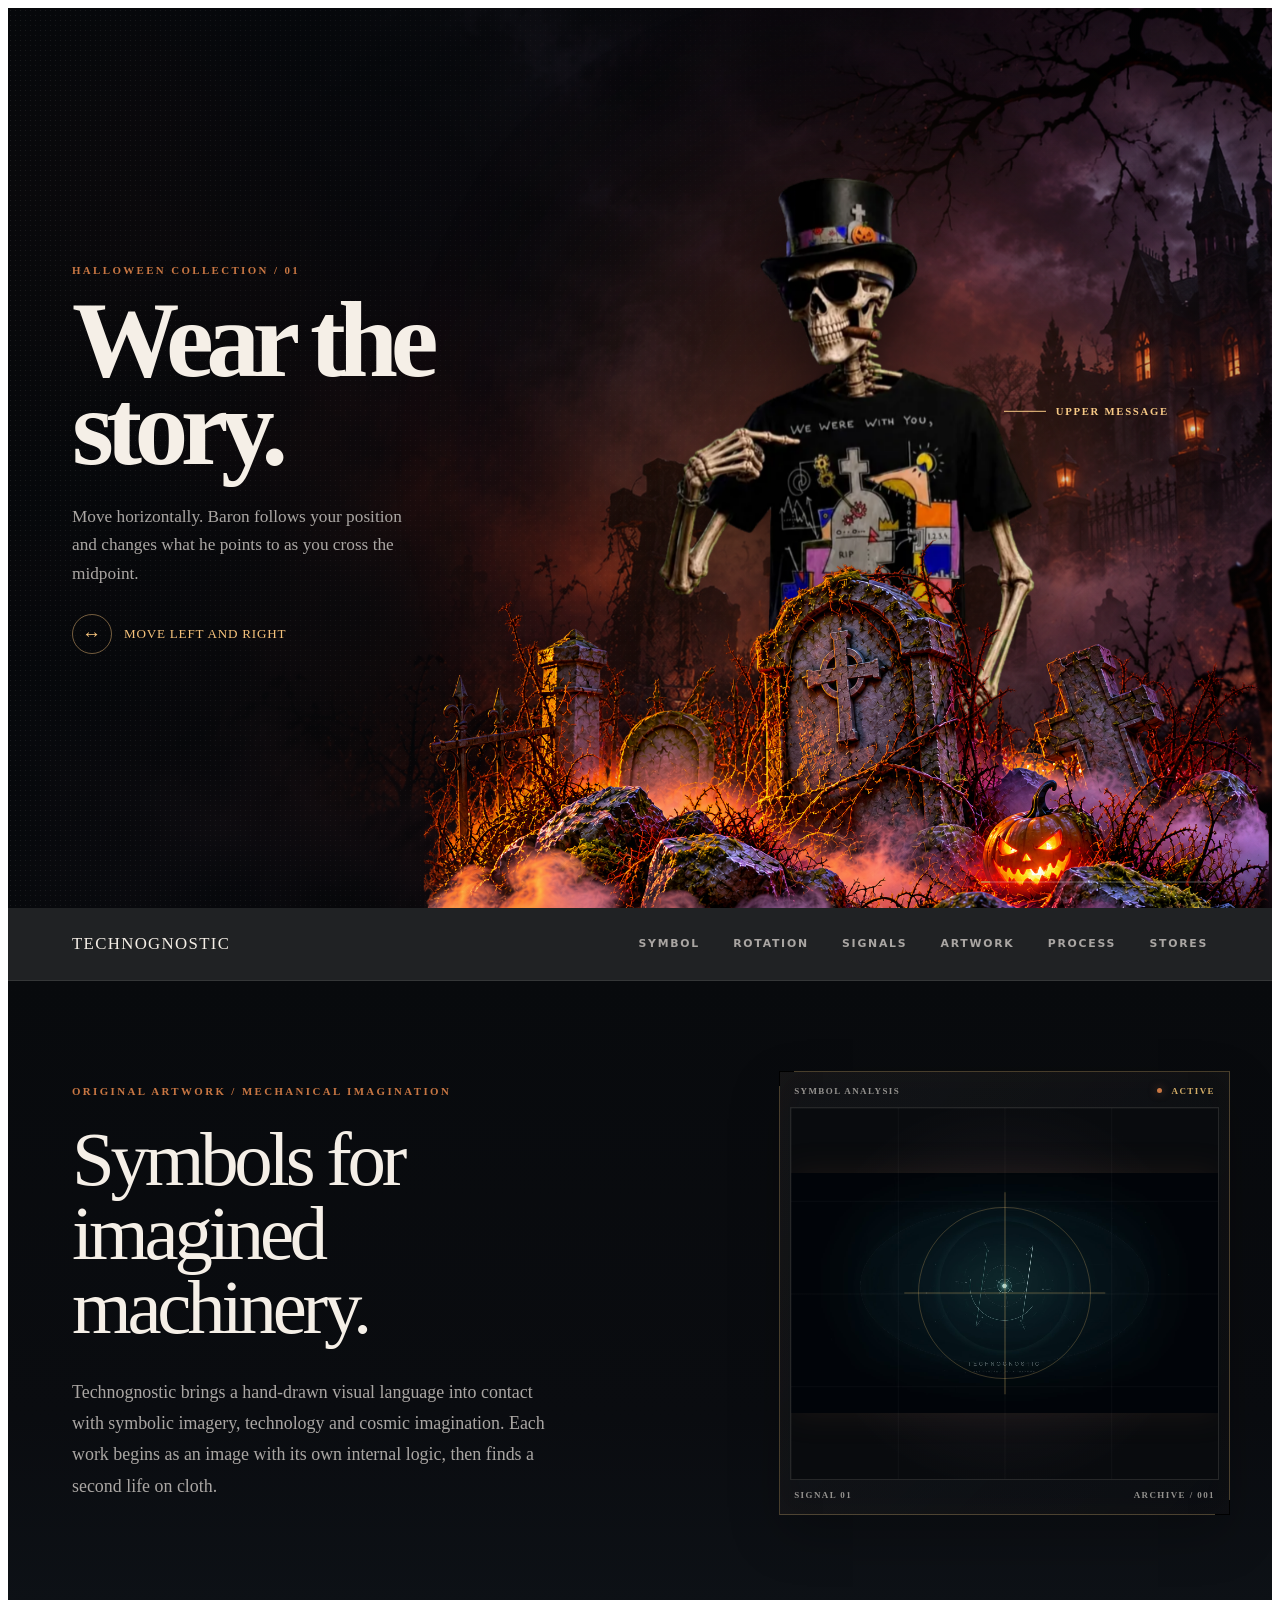
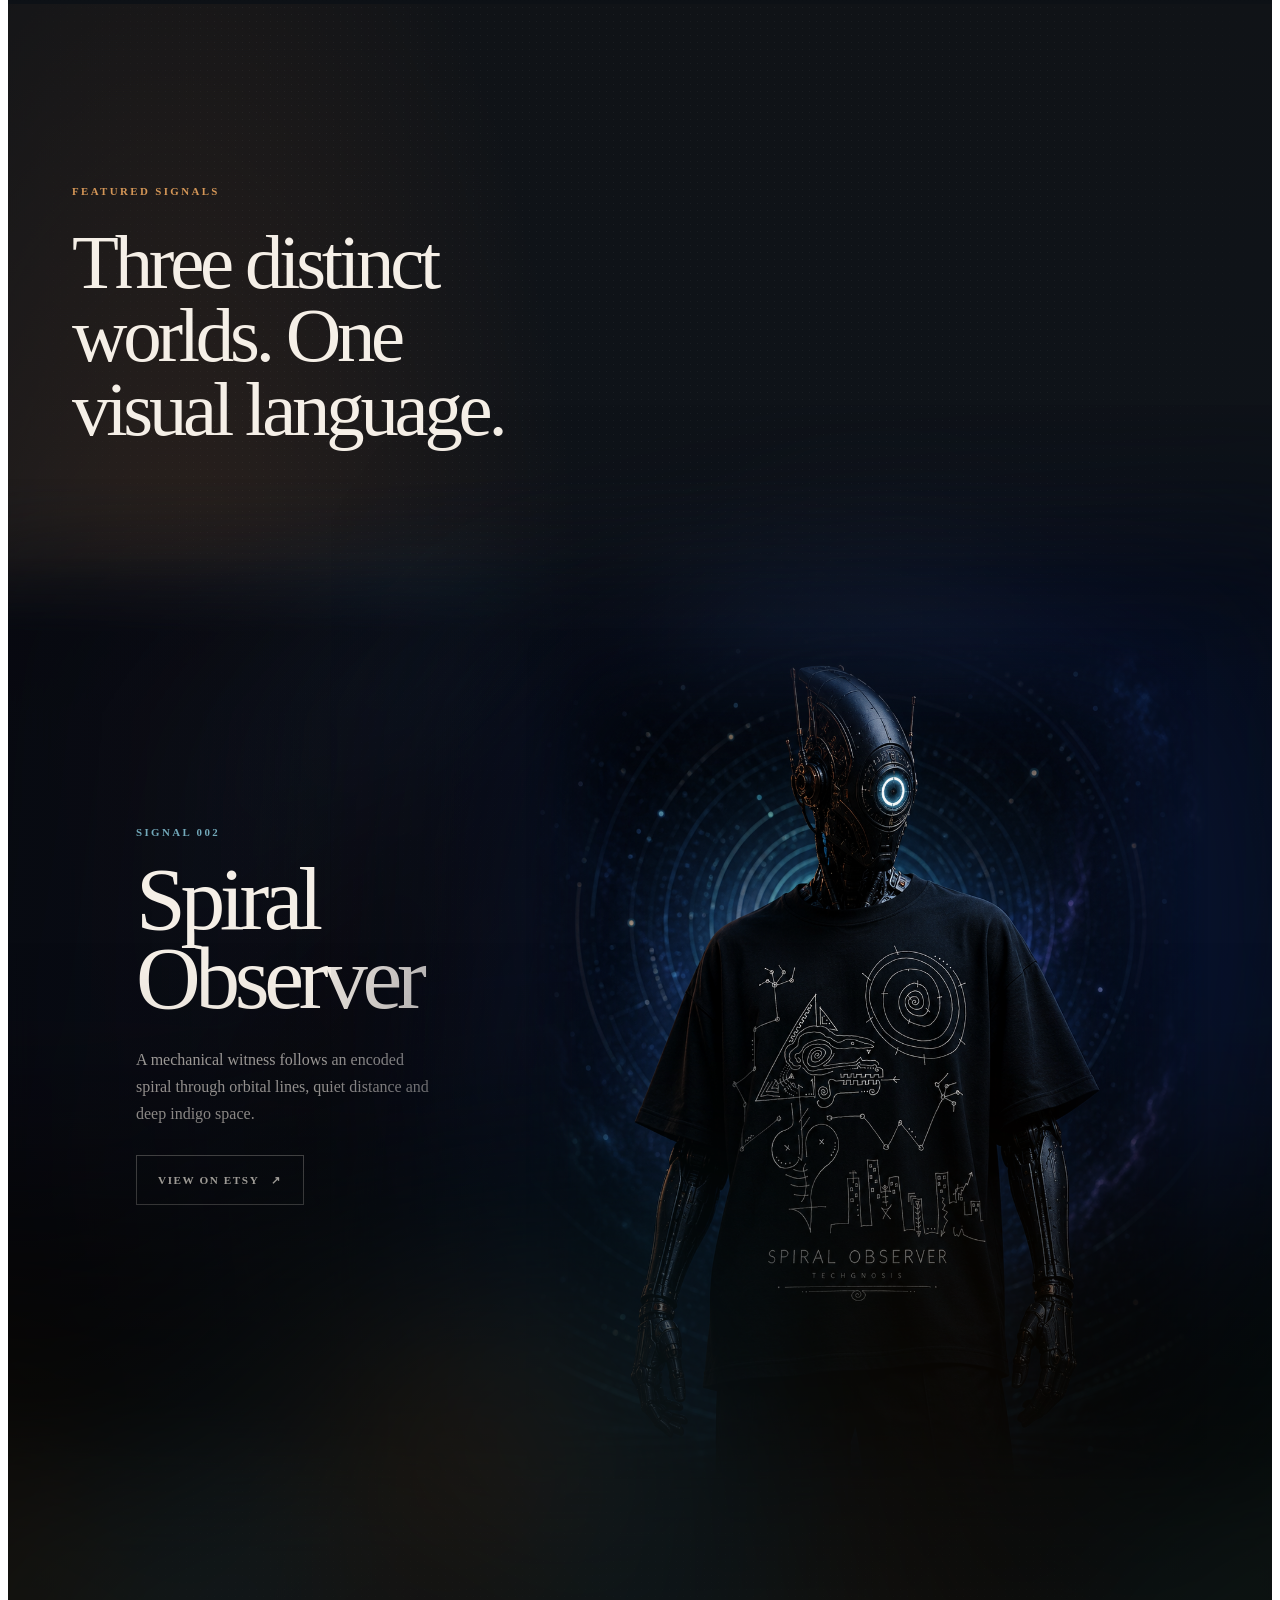
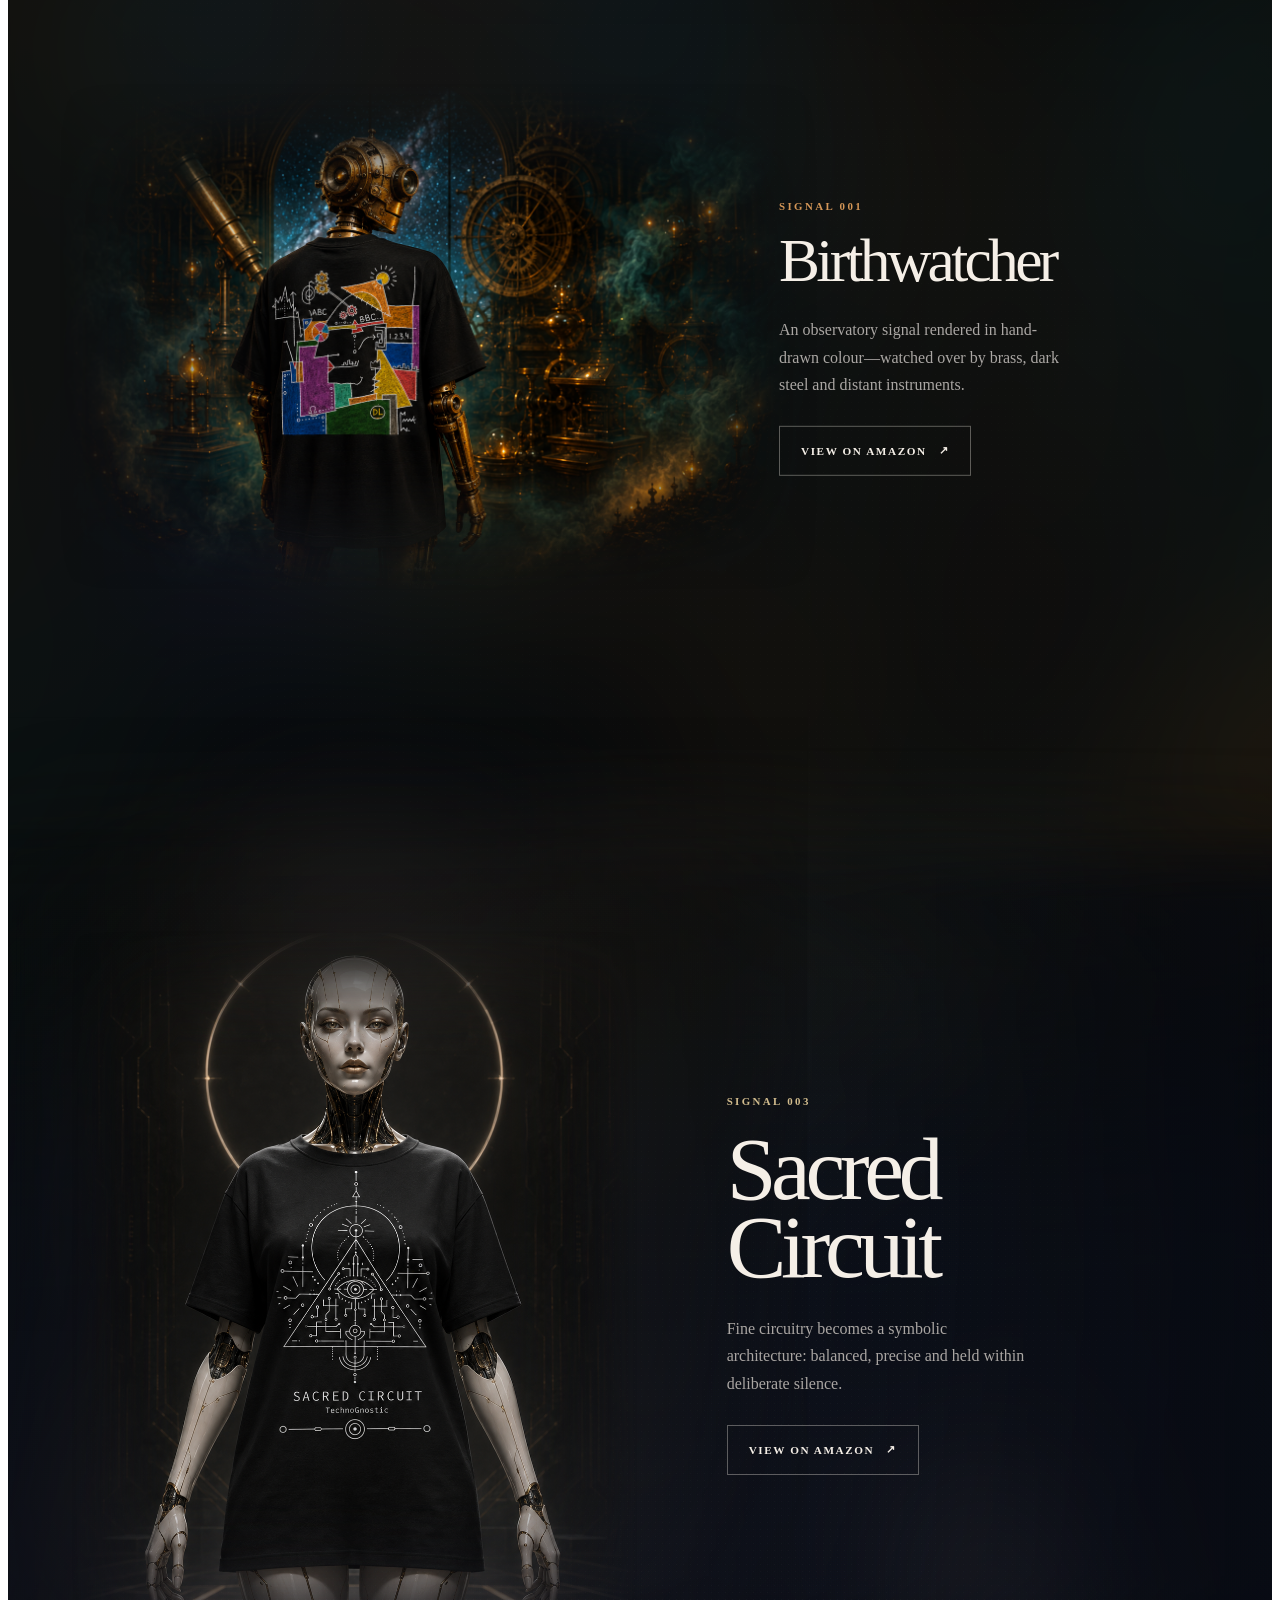
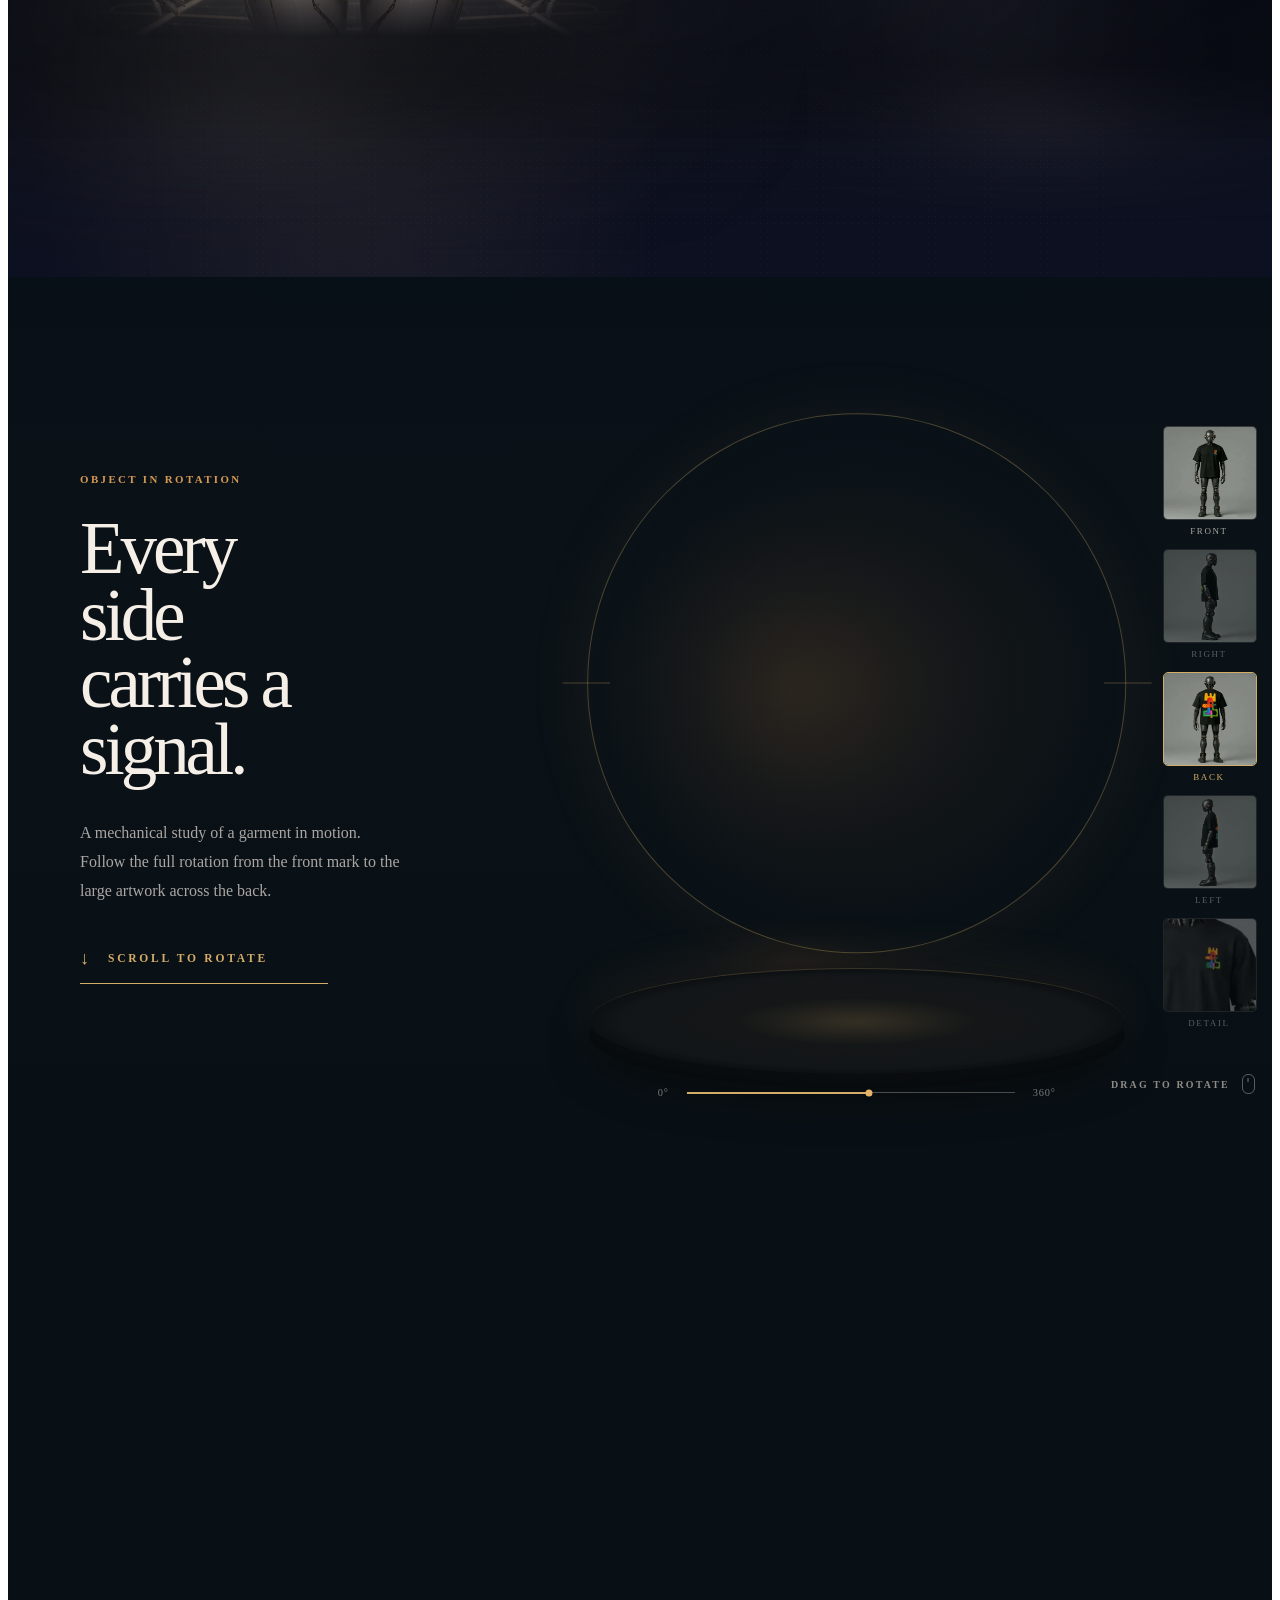
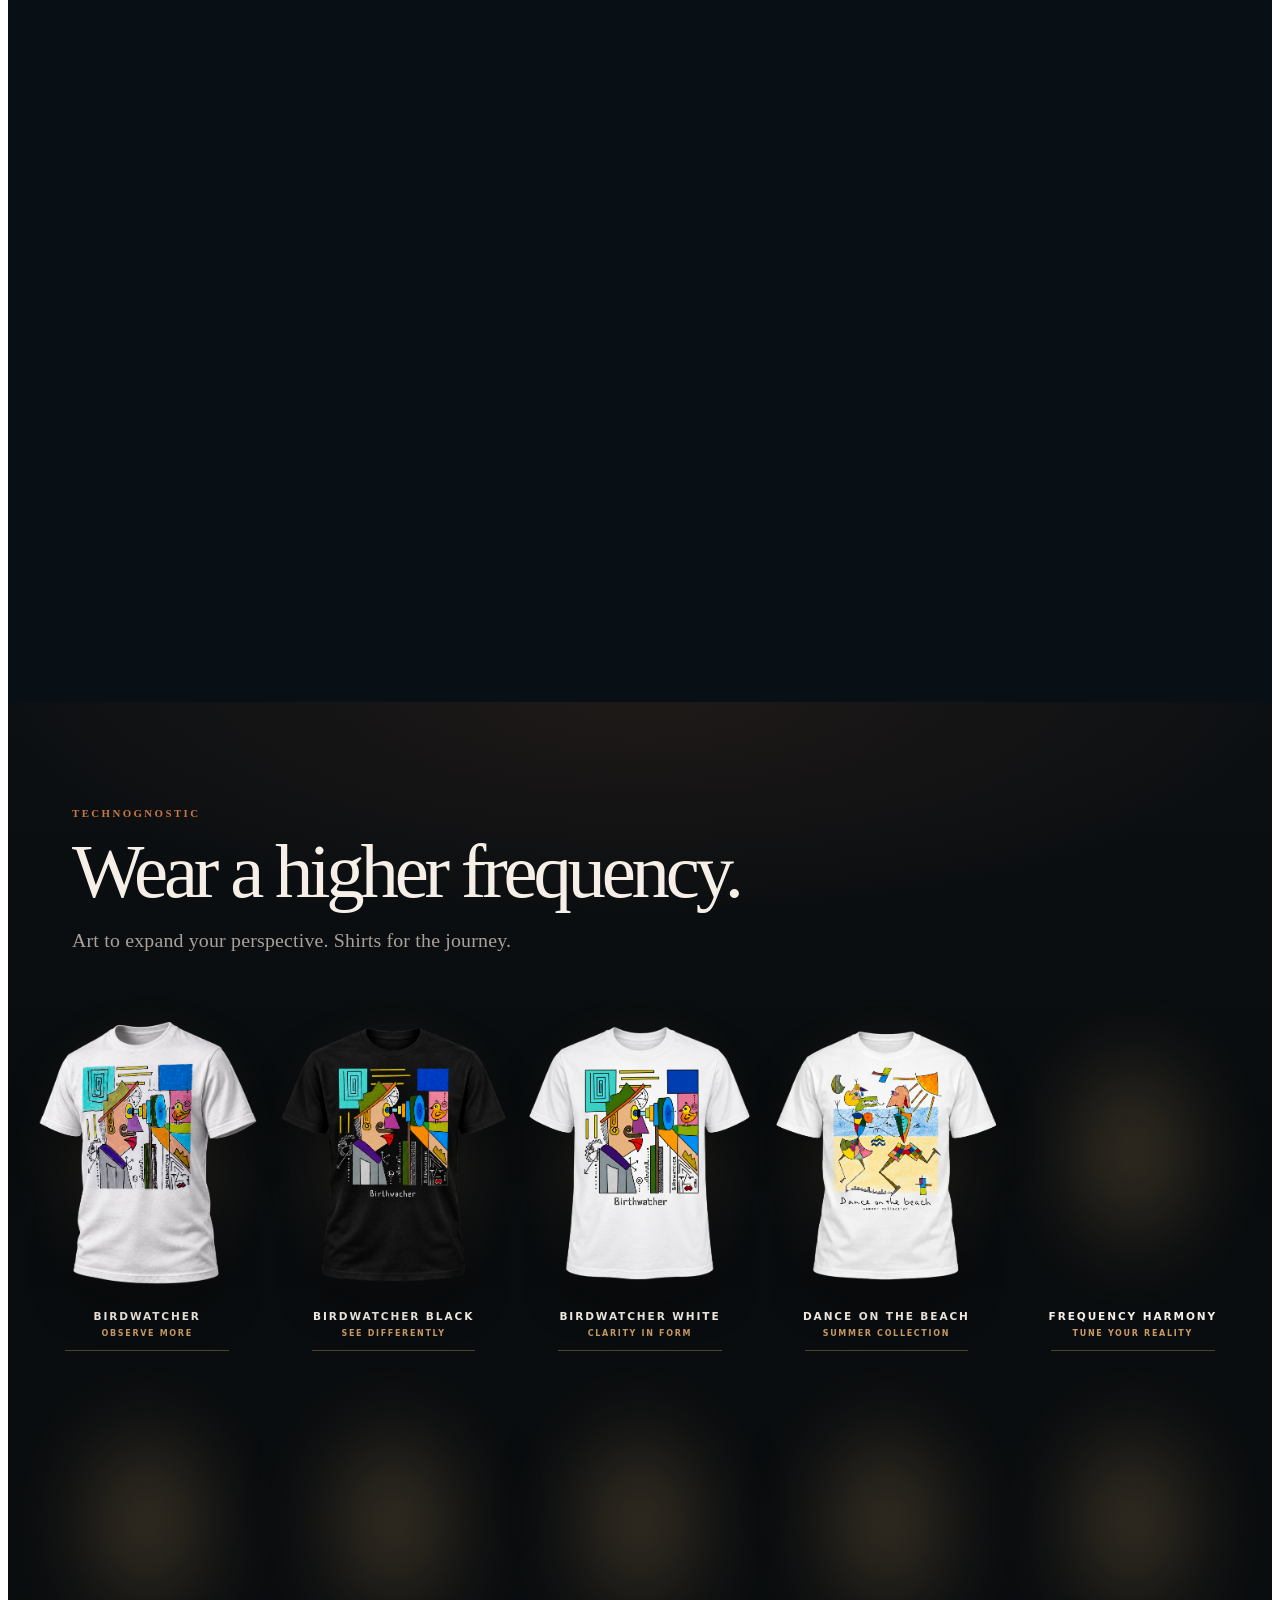
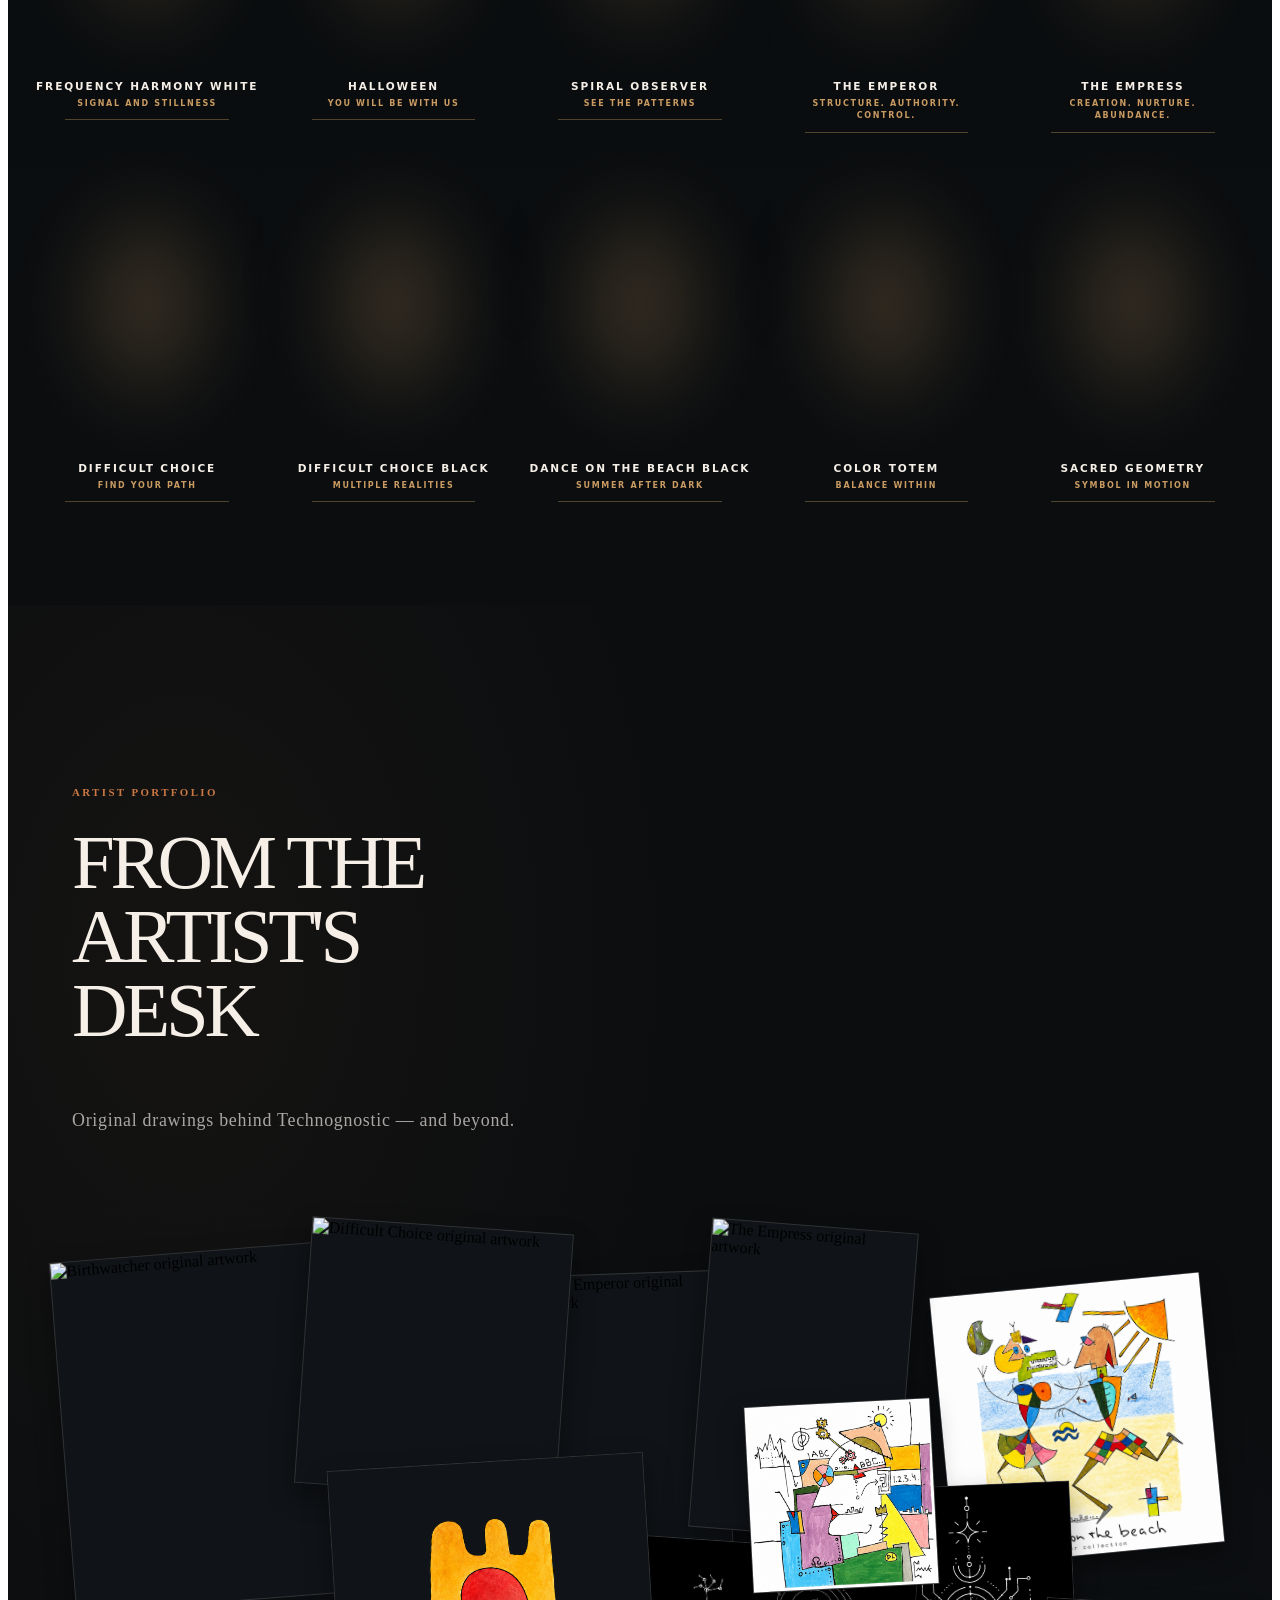
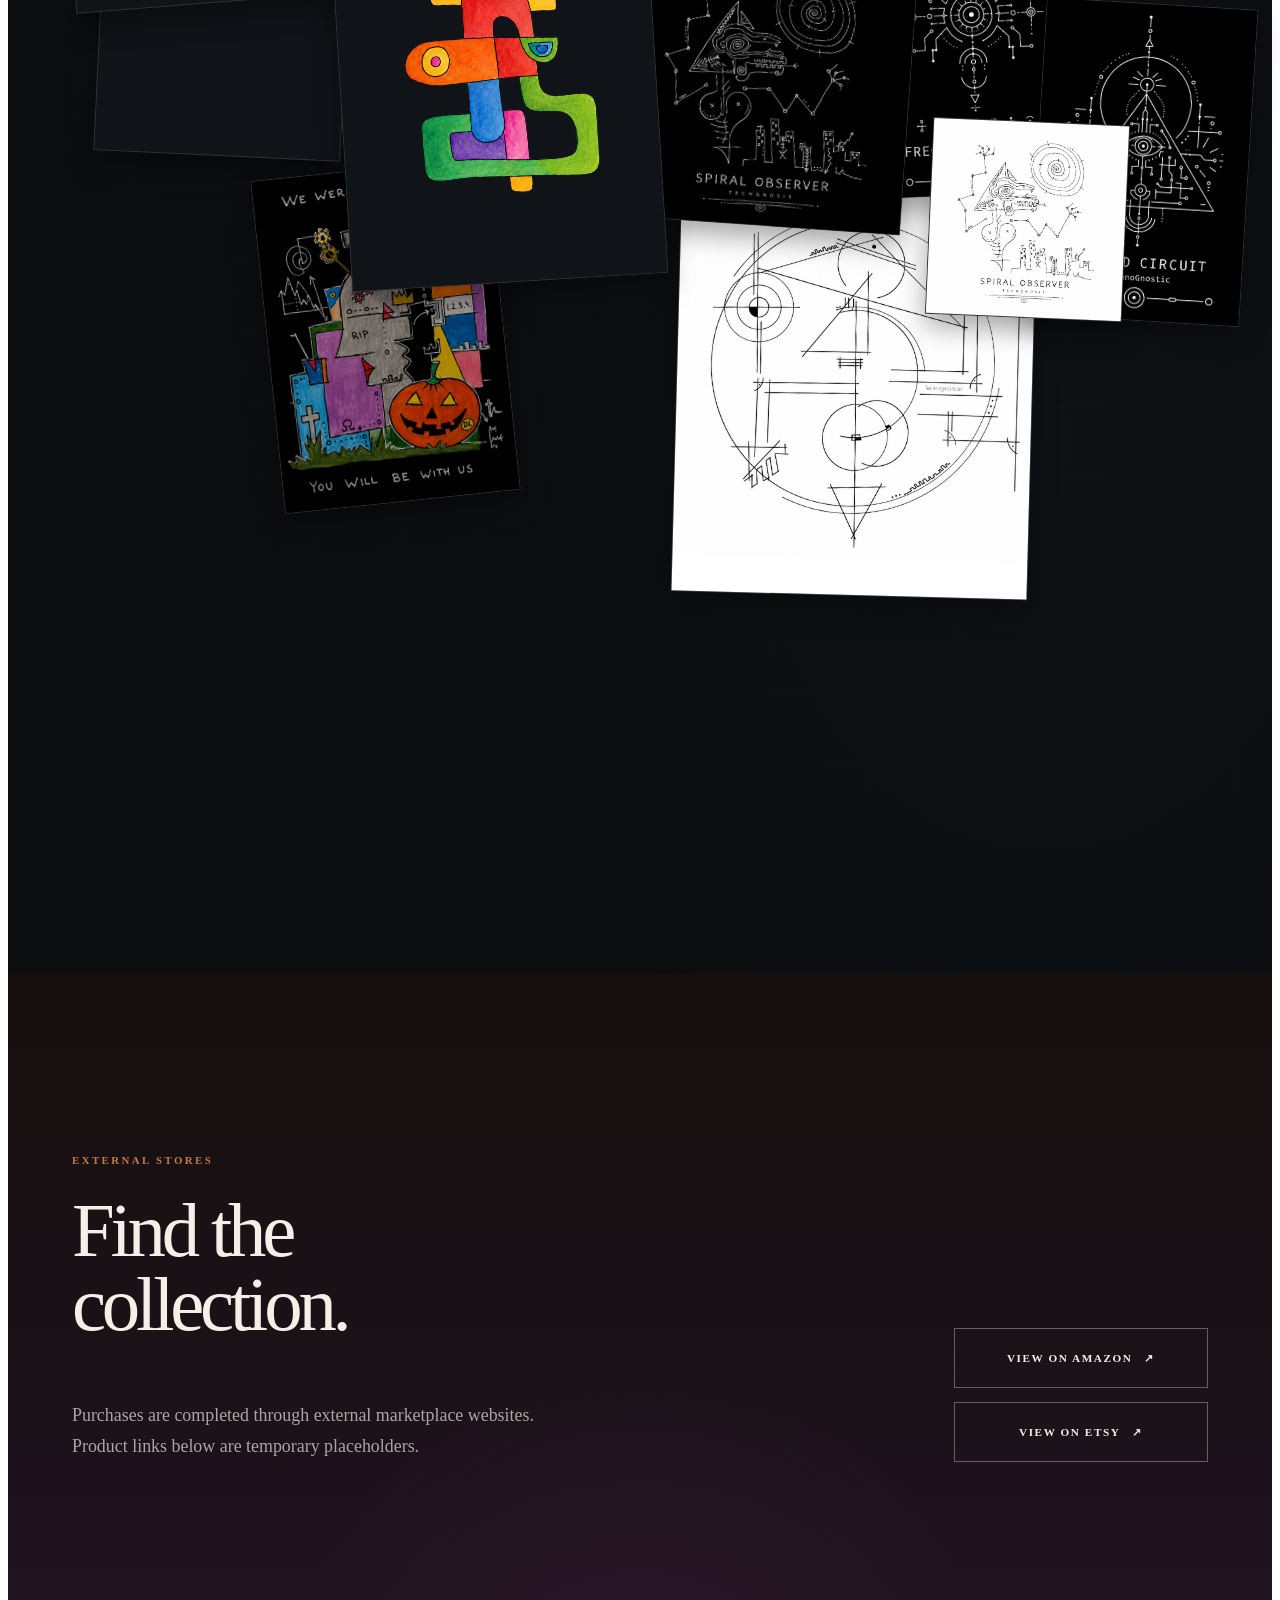
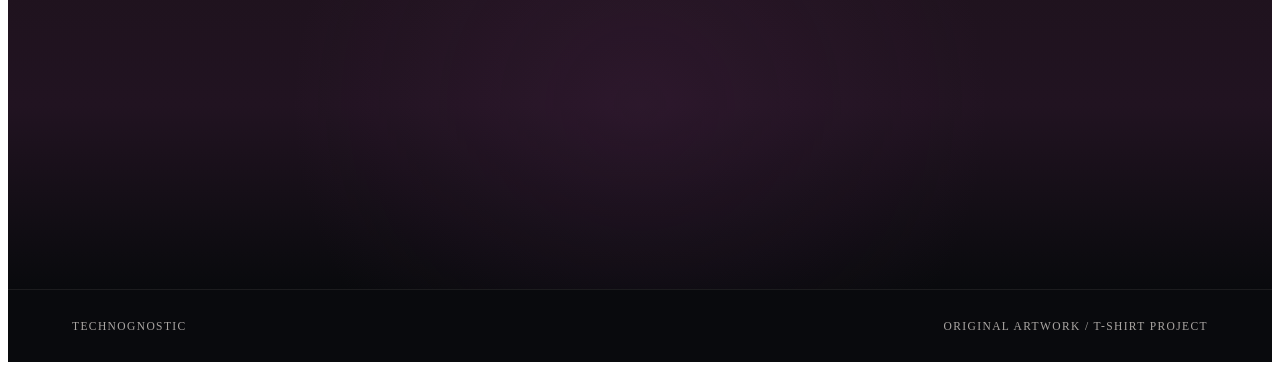
==== commit 5360c1de: "Polish T-shirt gallery and mobile layout" ====
--- a/index.html
+++ b/index.html
@@ -5,7 +5,7 @@
   <meta name="viewport" content="width=device-width, initial-scale=1">
   <meta name="description" content="Technognostic — original artwork shaped by symbols, machinery and imagined worlds.">
   <title>Technognostic — Wear the story</title>
-  <link rel="stylesheet" href="assets/css/styles.css?v=30">
+  <link rel="stylesheet" href="assets/css/styles.css?v=31">
 </head>
 <body>
   <a class="site-skip-link" href="#brand-introduction">Skip to content</a>
--- a/assets/css/styles.css
+++ b/assets/css/styles.css
@@ -875,10 +875,17 @@
 }
 
 @media (max-width: 480px) {
-  .site-section--gallery { padding-block: clamp(74px, 20vw, 96px); }
-  .shirt-gallery { max-width: 390px; grid-template-columns: minmax(0, 1fr); }
-  .shirt-gallery__item h3 { font-size: .75rem; }
-  .shirt-gallery__item p { font-size: .55rem; }
+  .site-section--gallery { padding-block: clamp(64px, 17vw, 84px); }
+  .shirt-gallery {
+    max-width: 340px;
+    margin-top: 34px;
+    grid-template-columns: minmax(0, 1fr);
+    row-gap: 40px;
+  }
+  /* Mobile halo: still visible, restrained so white shirts don't blow out. */
+  .shirt-gallery__image::before { width: 72%; height: 74%; filter: blur(28px); opacity: .78; }
+  .shirt-gallery__item h3 { margin-top: 14px; font-size: .75rem; text-wrap: balance; }
+  .shirt-gallery__item p { margin-top: 5px; padding-bottom: 10px; font-size: .55rem; }
 }
 
 .site-section--originals {
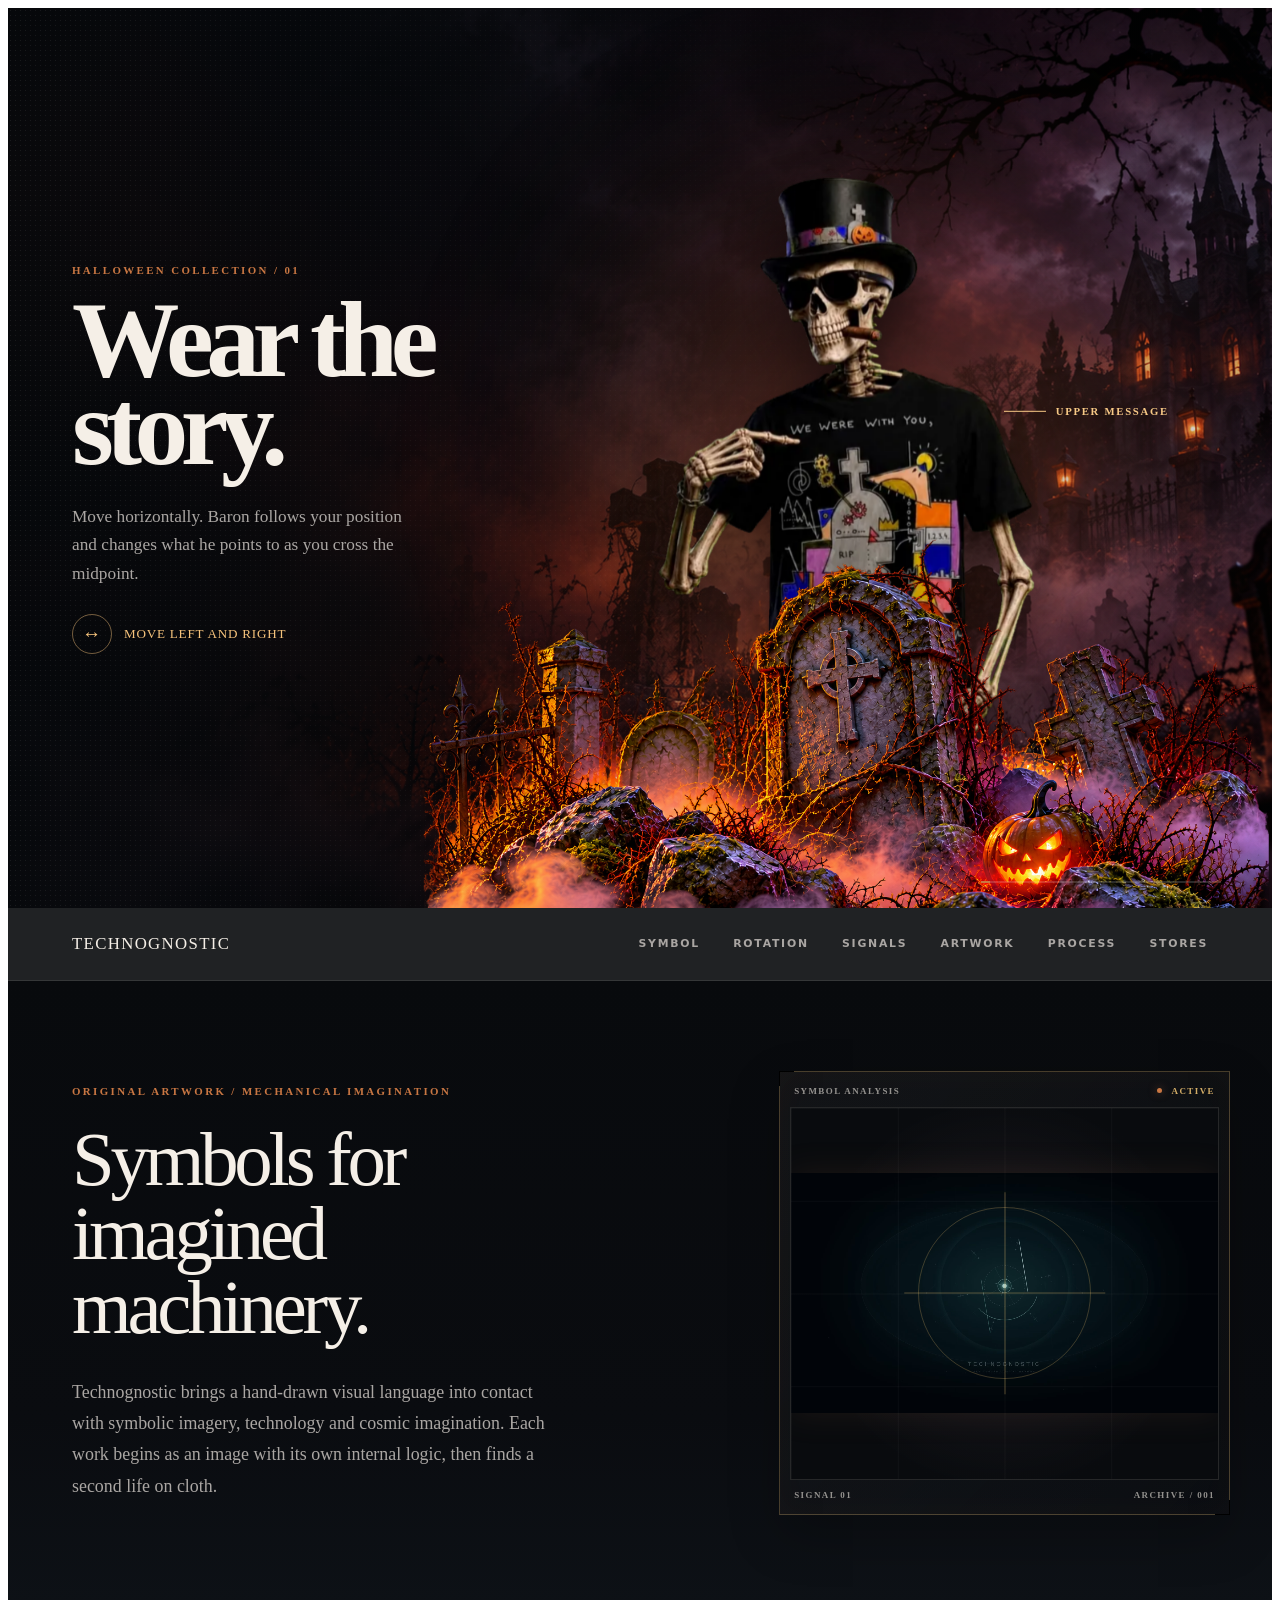
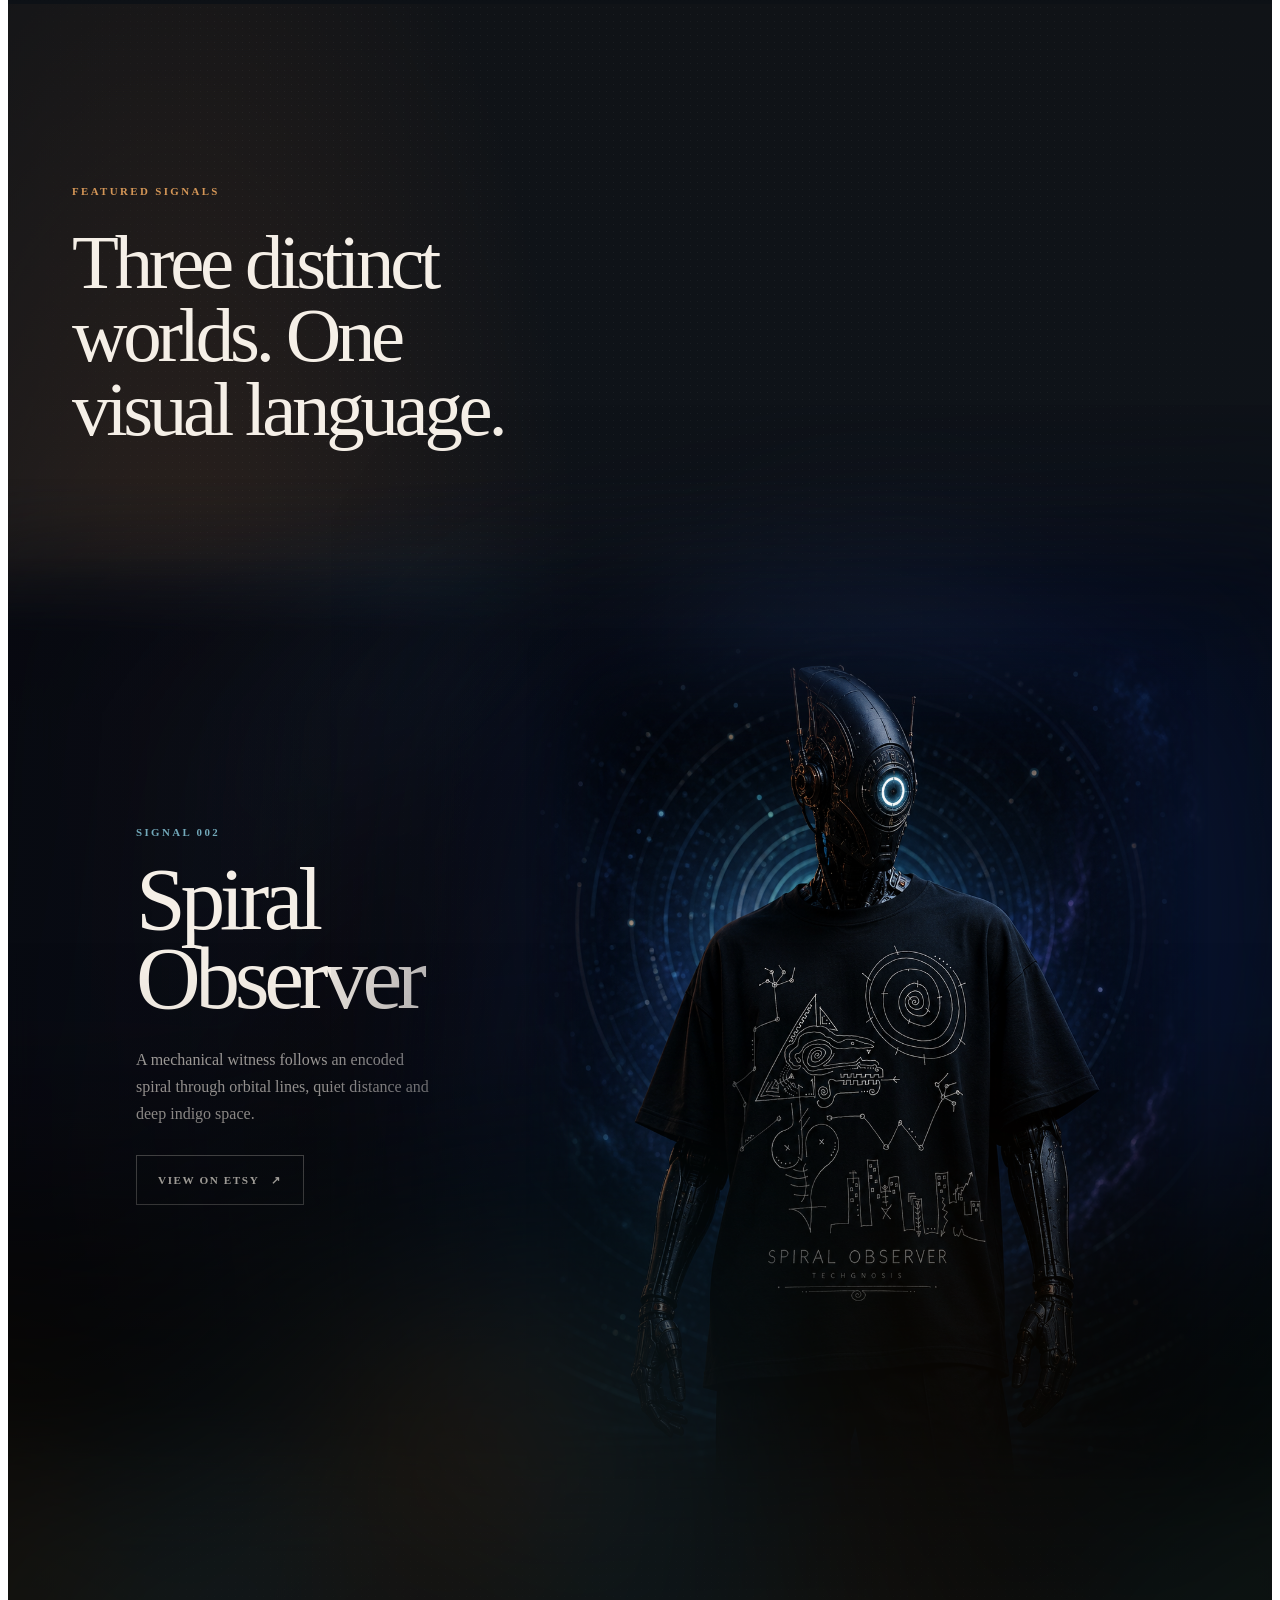
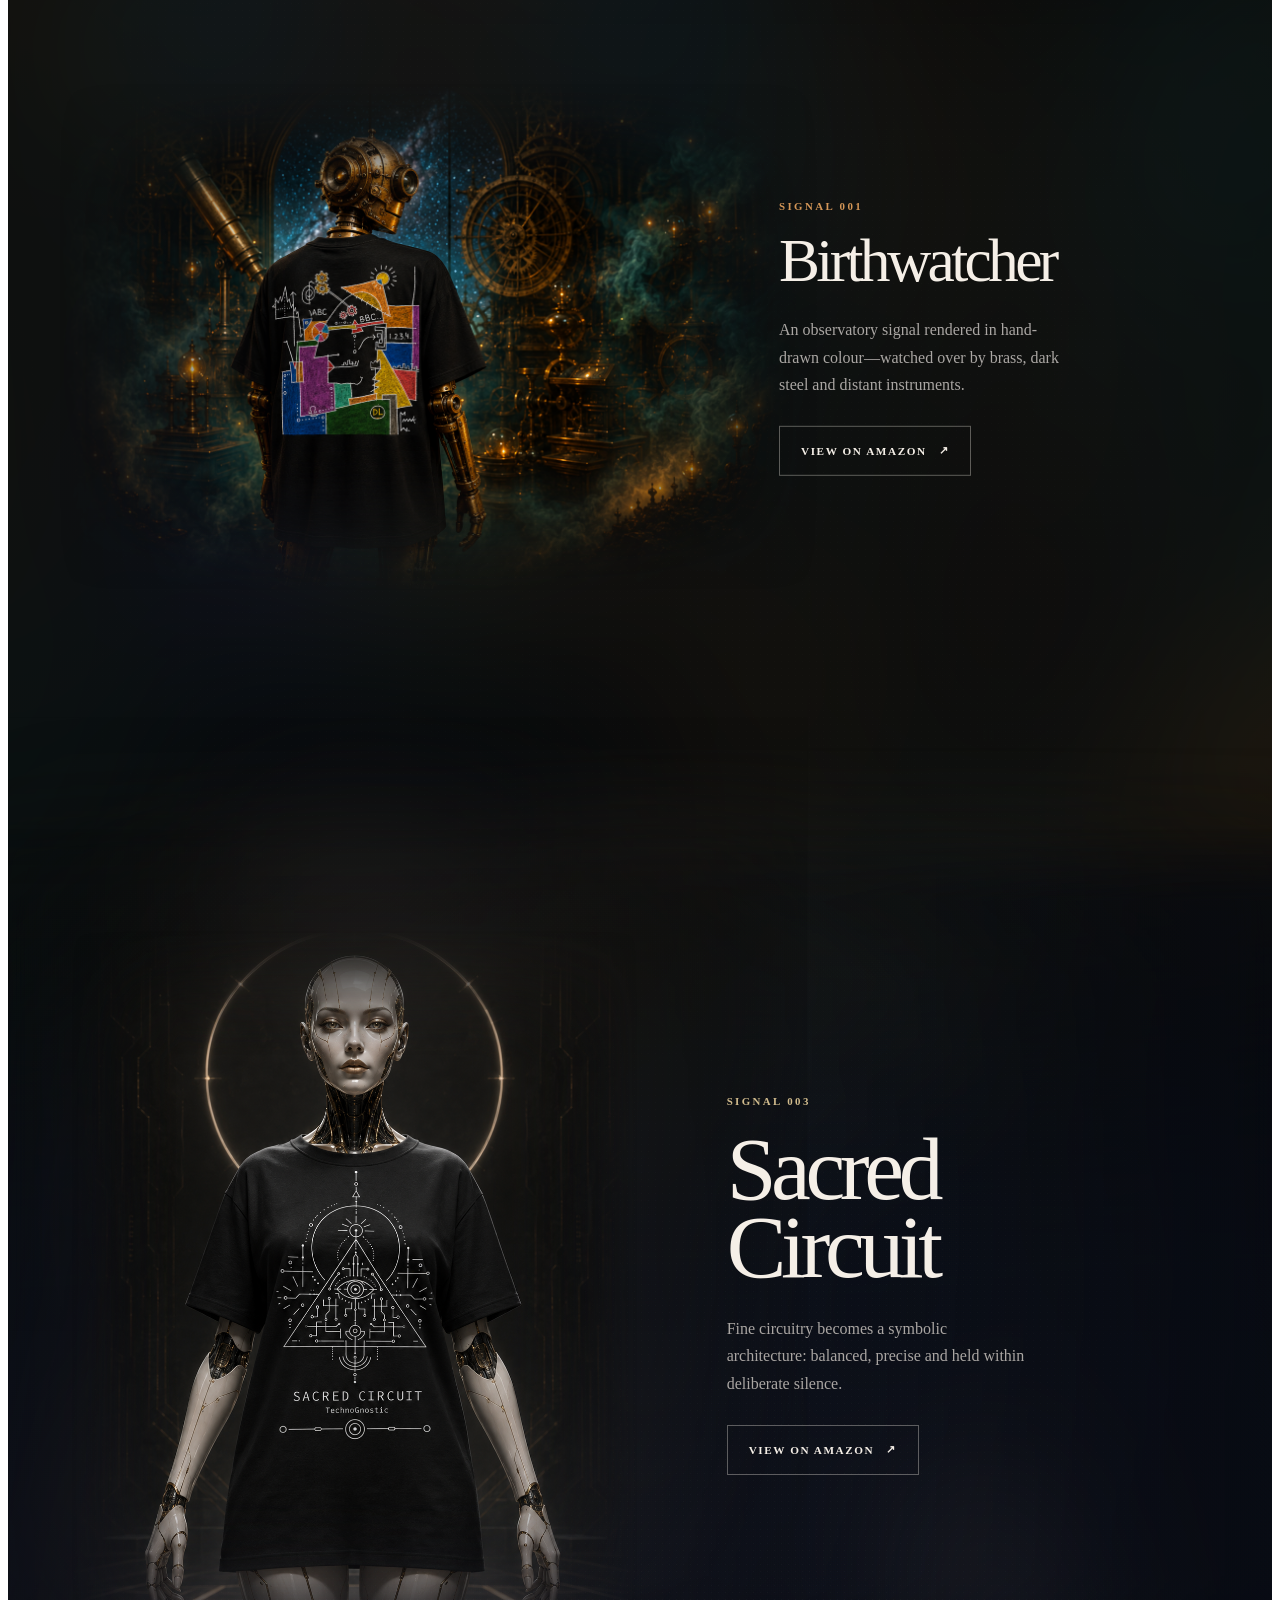
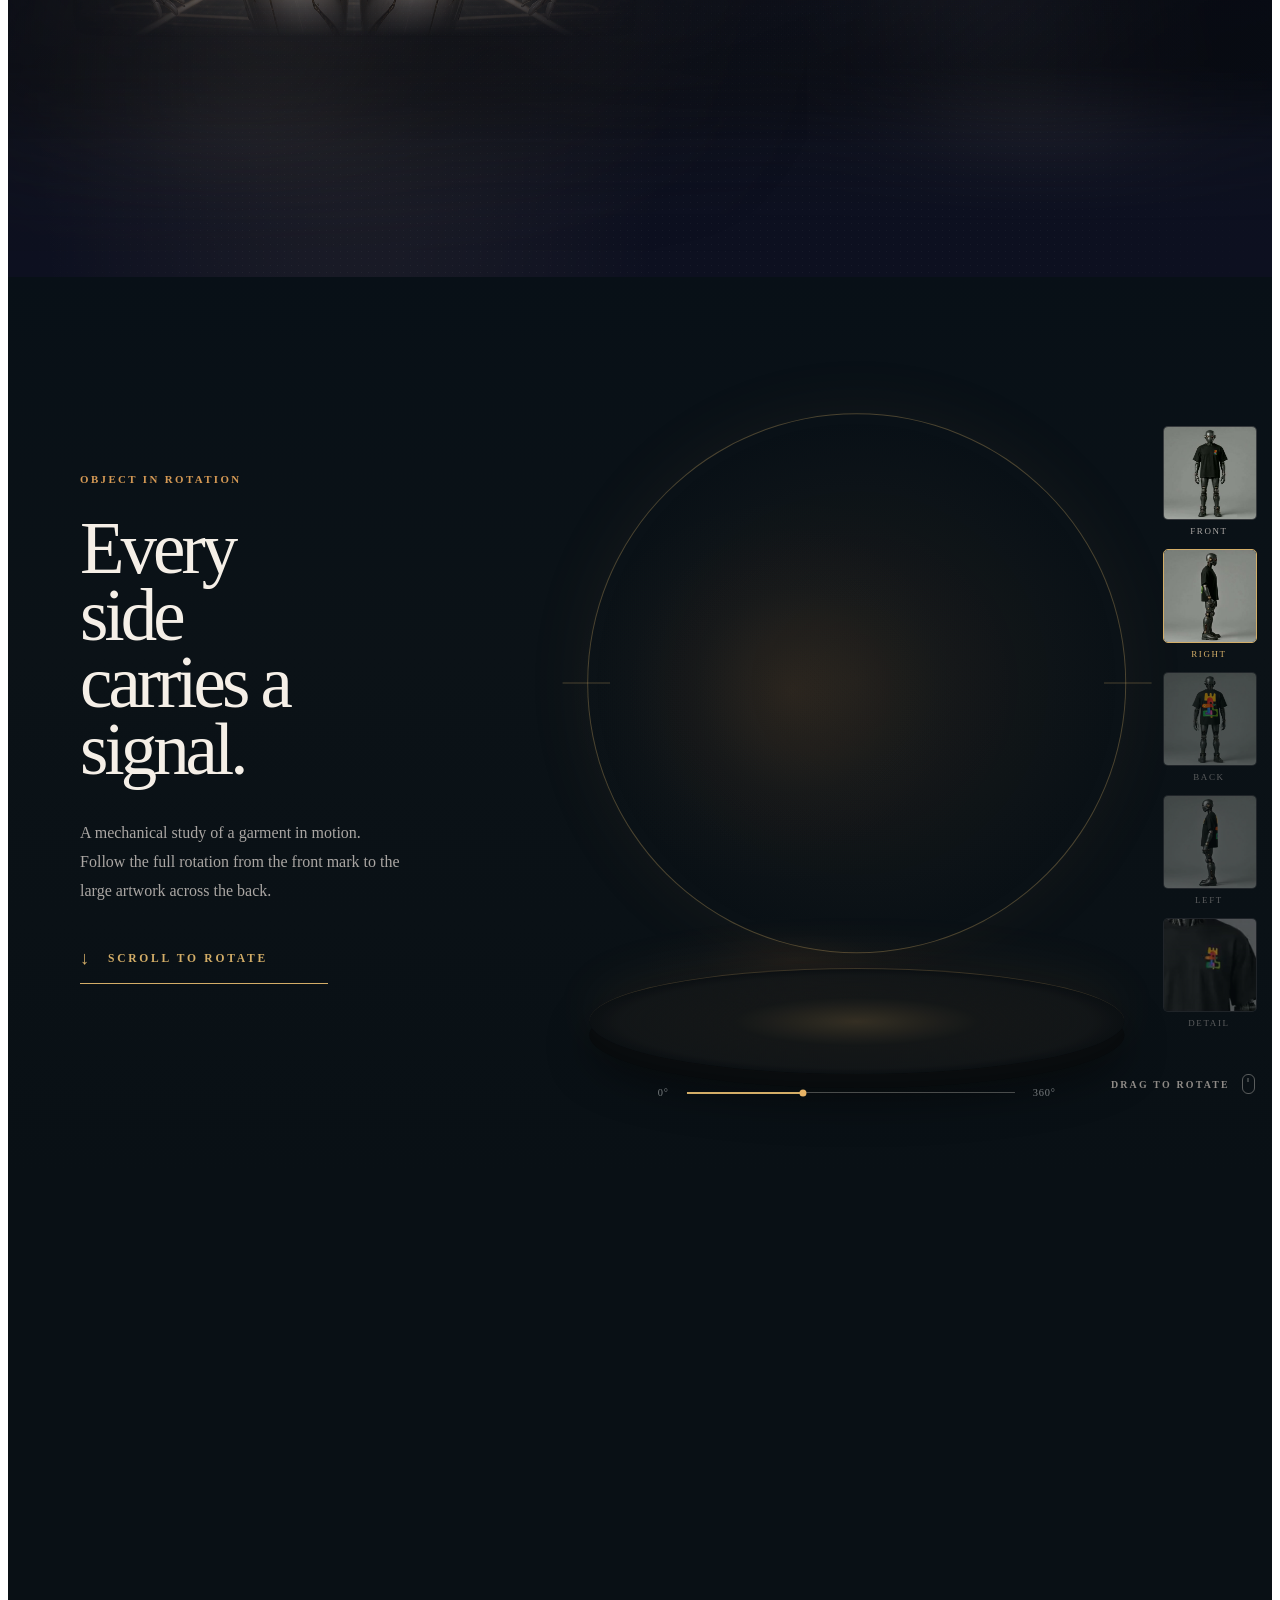
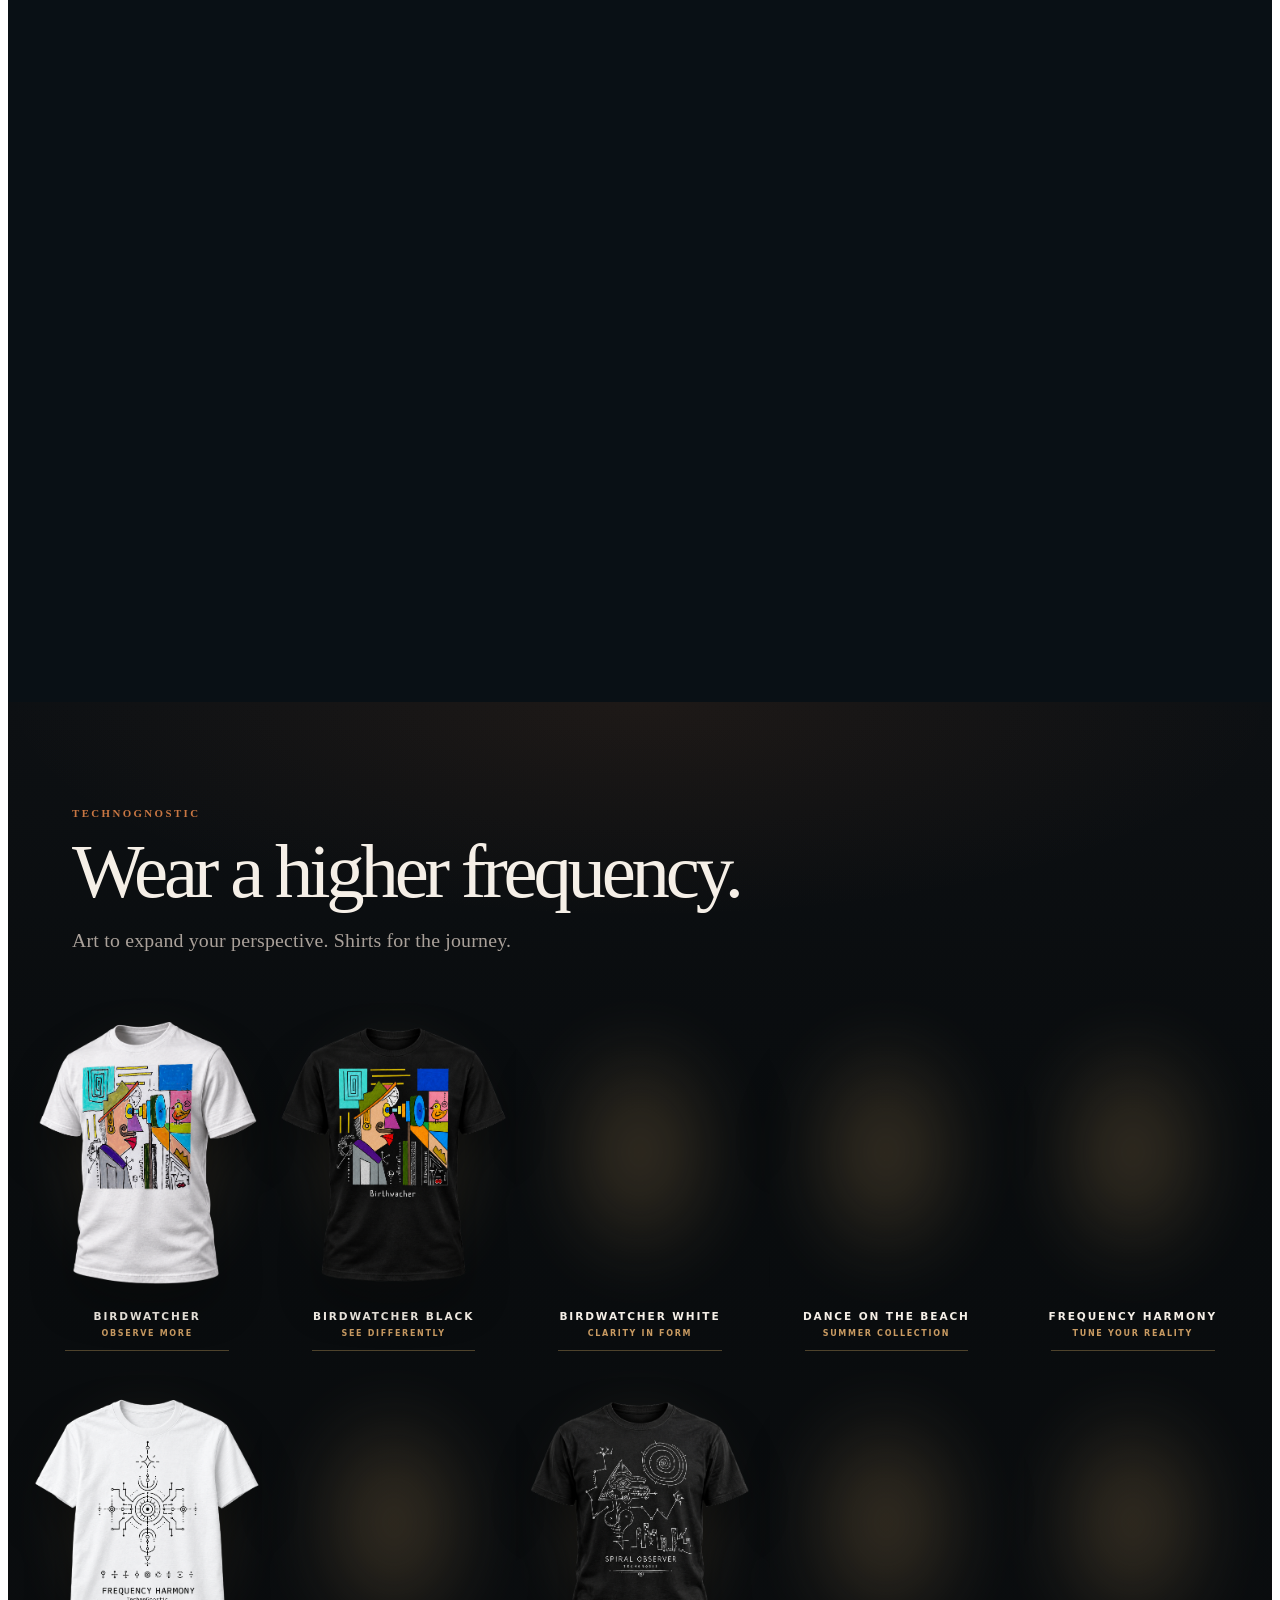
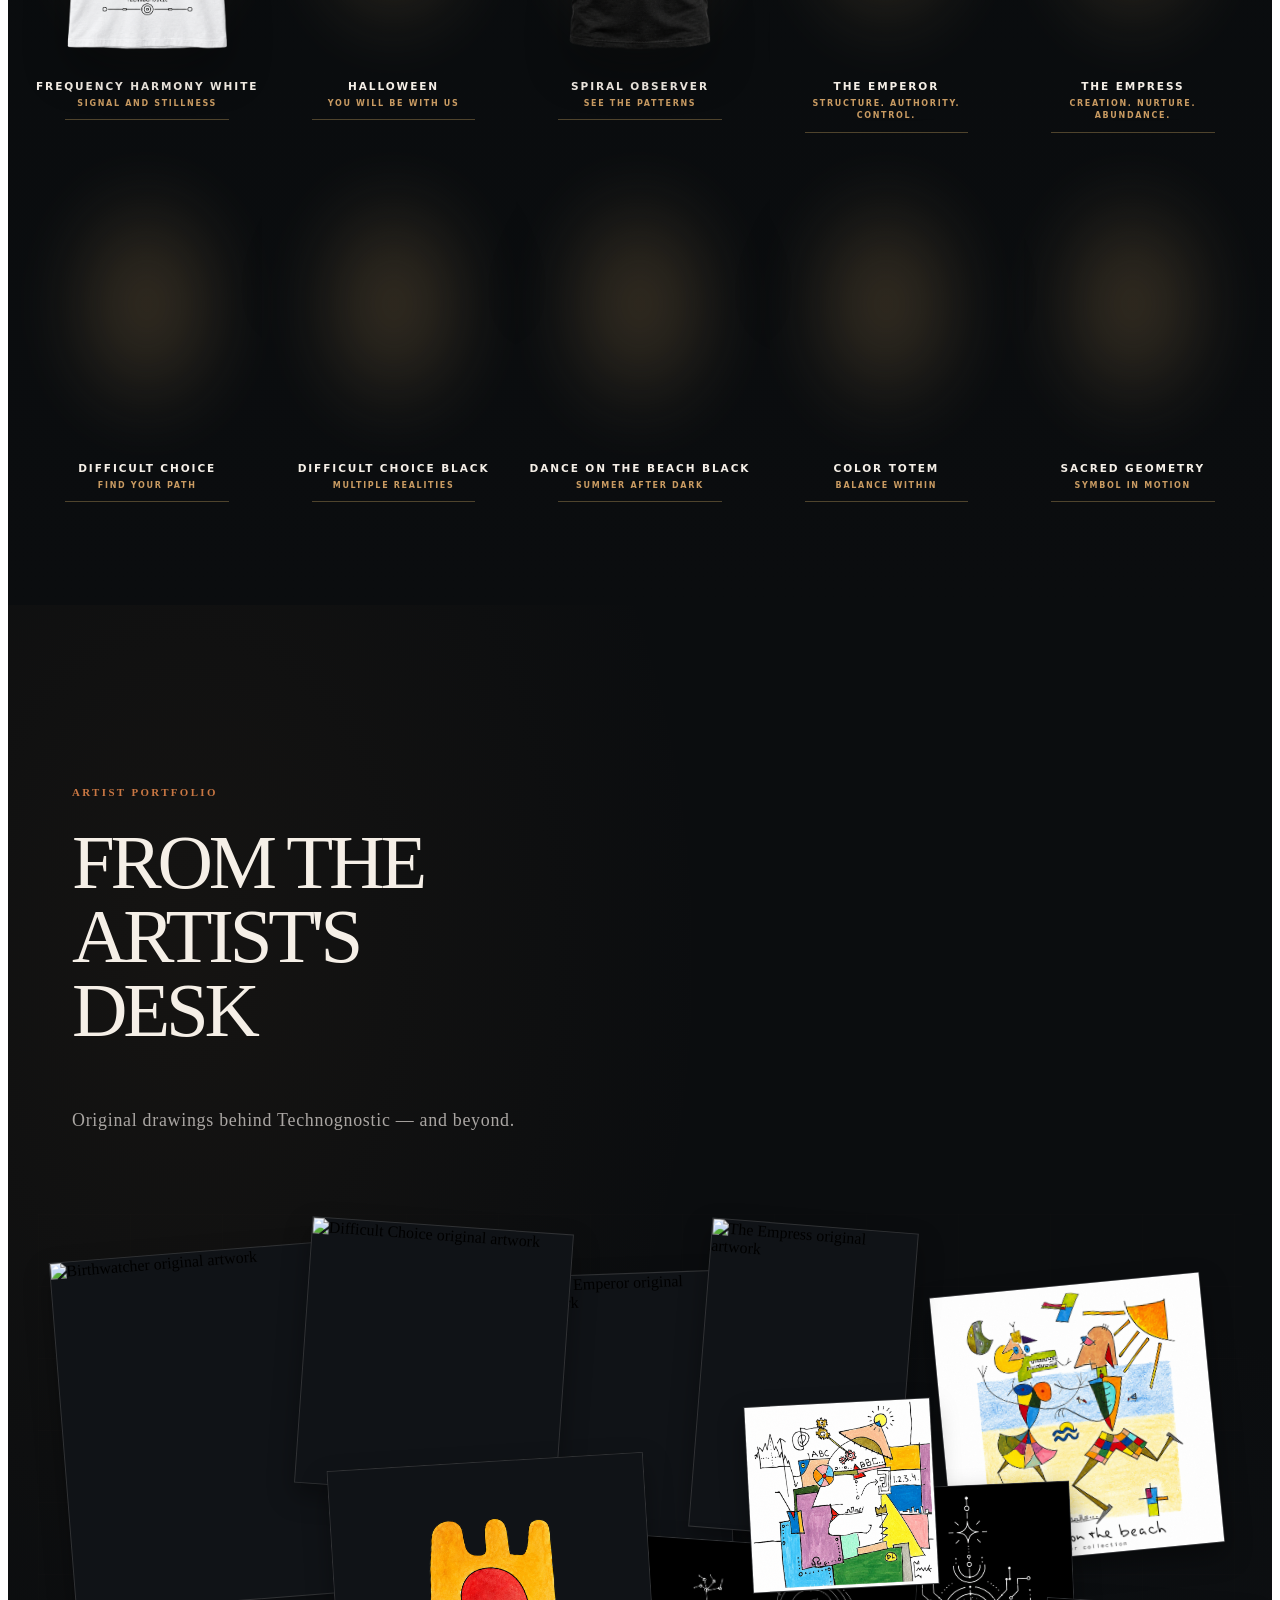
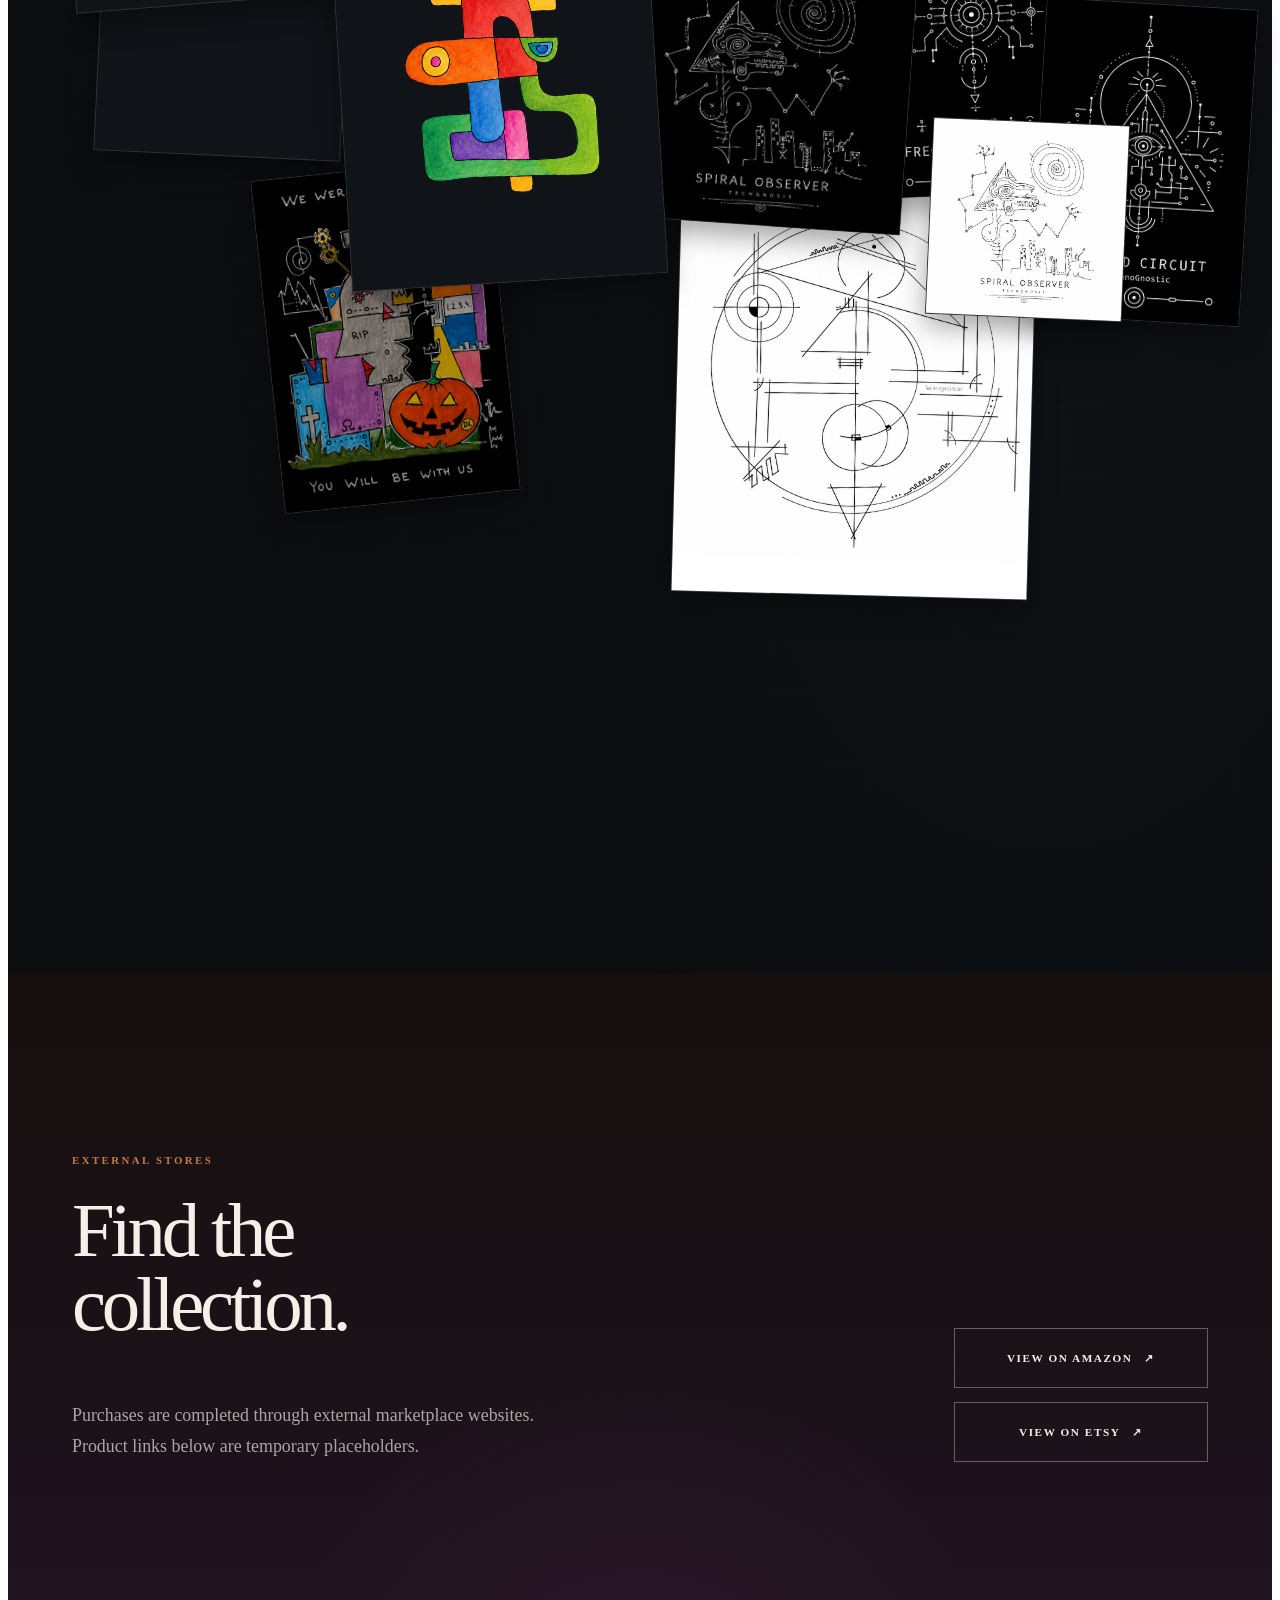
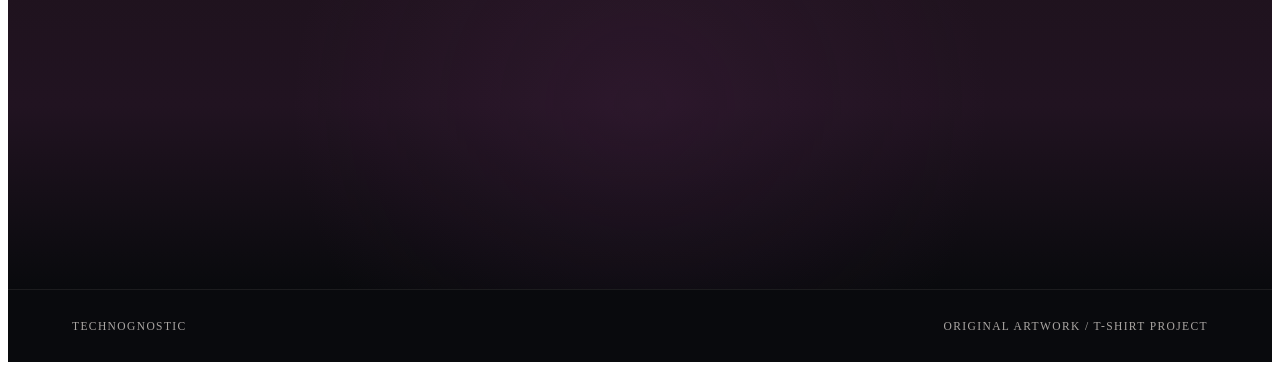
==== commit e1f3a6c3: "Add hybrid techno-glyph and beam ambient motion" ====
--- a/index.html
+++ b/index.html
@@ -5,7 +5,7 @@
   <meta name="viewport" content="width=device-width, initial-scale=1">
   <meta name="description" content="Technognostic — original artwork shaped by symbols, machinery and imagined worlds.">
   <title>Technognostic — Wear the story</title>
-  <link rel="stylesheet" href="assets/css/styles.css?v=31">
+  <link rel="stylesheet" href="assets/css/styles.css?v=35">
 </head>
 <body>
   <a class="site-skip-link" href="#brand-introduction">Skip to content</a>
@@ -225,6 +225,8 @@
   <script src="assets/js/shirts.js" defer></script>
   <script src="assets/js/main.js?v=4" defer></script>
   <script src="assets/js/robot-scrub.js?v=4" defer></script>
+  <script src="assets/js/techno-glyph.js?v=1" defer></script>
+  <script src="assets/js/signal-streak.js?v=1" defer></script>
   <script>
     const hero=document.querySelector('#hero');
     const baron=document.querySelector('#baron');
--- a/assets/css/styles.css
+++ b/assets/css/styles.css
@@ -1262,3 +1262,153 @@
   :is(.campaign--observer,.campaign--birthwatcher,.campaign--circuit) .campaign__image-wrap img { -webkit-mask-image: none; mask-image: none; }
   :is(.campaign--observer,.campaign--birthwatcher,.campaign--circuit) .campaign__copy { padding: 12px 0 8px; }
 }
+
+/* ============================================================
+   EXPERIMENT 3 — RANDOM TECHNO-GLYPH PULSE (reversible)
+   Brief procedural sacred-geometry / drafting-mark signals that
+   materialize at random positions in the VISIBLE viewport.
+   Glyphs are small inline SVGs generated by
+   assets/js/techno-glyph.js (position/size/rotation/color/
+   duration are passed as CSS custom properties per event).
+   Event-driven: opacity + transform only; nodes removed after.
+   Revert = delete this block + the JS file + its script tag.
+   ============================================================ */
+.glyph-layer {
+  position: fixed;
+  inset: 0;
+  z-index: 20; /* above section backgrounds, below the site header (40) */
+  overflow: hidden;
+  pointer-events: none;
+}
+
+.glyph-event {
+  position: absolute;
+  left: var(--gx, 50%);
+  top: var(--gy, 50%);
+  width: var(--gsize, 140px);
+  height: var(--gsize, 140px);
+  color: var(--gcolor, rgba(168, 198, 226, .8));
+  filter: drop-shadow(0 0 1.5px rgba(185, 205, 228, .08));
+  opacity: 0;
+  transform: translate(-50%, -50%) rotate(var(--grot, 0deg)) scale(.86);
+  animation: glyph-life var(--gdur, 1.2s) ease-out both;
+}
+
+.glyph-event svg {
+  display: block;
+  width: 100%;
+  height: 100%;
+  overflow: visible;
+}
+
+/* expanding ring emitted shortly after the glyph resolves */
+.glyph-echo {
+  transform-box: fill-box;
+  transform-origin: center;
+  opacity: 0;
+  animation: glyph-echo var(--gdur, 1.2s) ease-out both;
+}
+
+@keyframes glyph-life {
+  0% {
+    opacity: 0;
+    transform: translate(-50%, -50%) rotate(var(--grot, 0deg)) scale(.86);
+  }
+  14% { opacity: var(--gopacity, .3); }
+  34% {
+    transform: translate(-50%, -50%) rotate(var(--grot, 0deg)) scale(1);
+  }
+  72% { opacity: var(--gopacity, .3); }
+  100% {
+    opacity: 0;
+    transform: translate(-50%, -50%) rotate(var(--grot, 0deg)) scale(1.05);
+  }
+}
+
+@keyframes glyph-echo {
+  0%, 30% {
+    opacity: 0;
+    transform: scale(.5);
+  }
+  52% {
+    opacity: calc(var(--gopacity, .3) * .32);
+    transform: scale(1.16);
+  }
+  100% {
+    opacity: 0;
+    transform: scale(1.32);
+  }
+}
+
+@media (prefers-reduced-motion: reduce) {
+  .glyph-layer { display: none; }
+}
+/* ============================================================
+   HYBRID LAYER — SECONDARY ENERGY BEAM (reversible)
+   Occasional thin signal streak crossing the visible viewport.
+   Secondary accent: rarer, dimmer, narrower than the glyph field.
+   Geometry/timing are set per-event by assets/js/signal-streak.js
+   via CSS custom properties. Only opacity/transform animate.
+   Revert = delete this block + the JS file + its script tag.
+   ============================================================ */
+.streak-layer {
+  position: fixed;
+  inset: 0;
+  z-index: 19; /* just below the glyph layer (20): glyphs stay primary */
+  overflow: hidden;
+  visibility: hidden;
+  pointer-events: none;
+}
+
+.streak-layer.is-active { visibility: visible; }
+
+.streak-beam {
+  position: absolute;
+  top: 0;
+  left: 0;
+  width: var(--beam-length, 260px);
+  height: 1px;
+  transform-origin: left center;
+  border-radius: 1px;
+  opacity: 0;
+  background: linear-gradient(90deg,
+    transparent,
+    rgba(112, 222, 245, .5) 46%,
+    rgba(180, 240, 252, .85) 82%,
+    rgba(228, 250, 255, .92) 100%);
+  box-shadow: 0 0 4px 1px rgba(112, 222, 245, .25);
+}
+
+/* very soft restrained halo only — no fog, no bloom */
+.streak-beam::before {
+  content: "";
+  position: absolute;
+  inset: -3px -14%;
+  border-radius: 4px;
+  background: linear-gradient(90deg,
+    transparent,
+    rgba(130, 220, 242, .13) 52%,
+    rgba(160, 228, 246, .2) 84%,
+    rgba(112, 222, 245, .17) 100%);
+}
+
+.streak-layer.is-active .streak-beam {
+  animation: streak-run var(--beam-duration, .9s) linear both;
+}
+
+@keyframes streak-run {
+  0% {
+    opacity: 0;
+    transform: rotate(var(--beam-angle, -6deg)) translate3d(0, 0, 0);
+  }
+  12% { opacity: var(--beam-opacity, .35); }
+  68% { opacity: var(--beam-opacity, .35); }
+  100% {
+    opacity: 0;
+    transform: rotate(var(--beam-angle, -6deg)) translate3d(var(--beam-travel, 140vw), 0, 0);
+  }
+}
+
+@media (prefers-reduced-motion: reduce) {
+  .streak-layer { display: none; }
+}
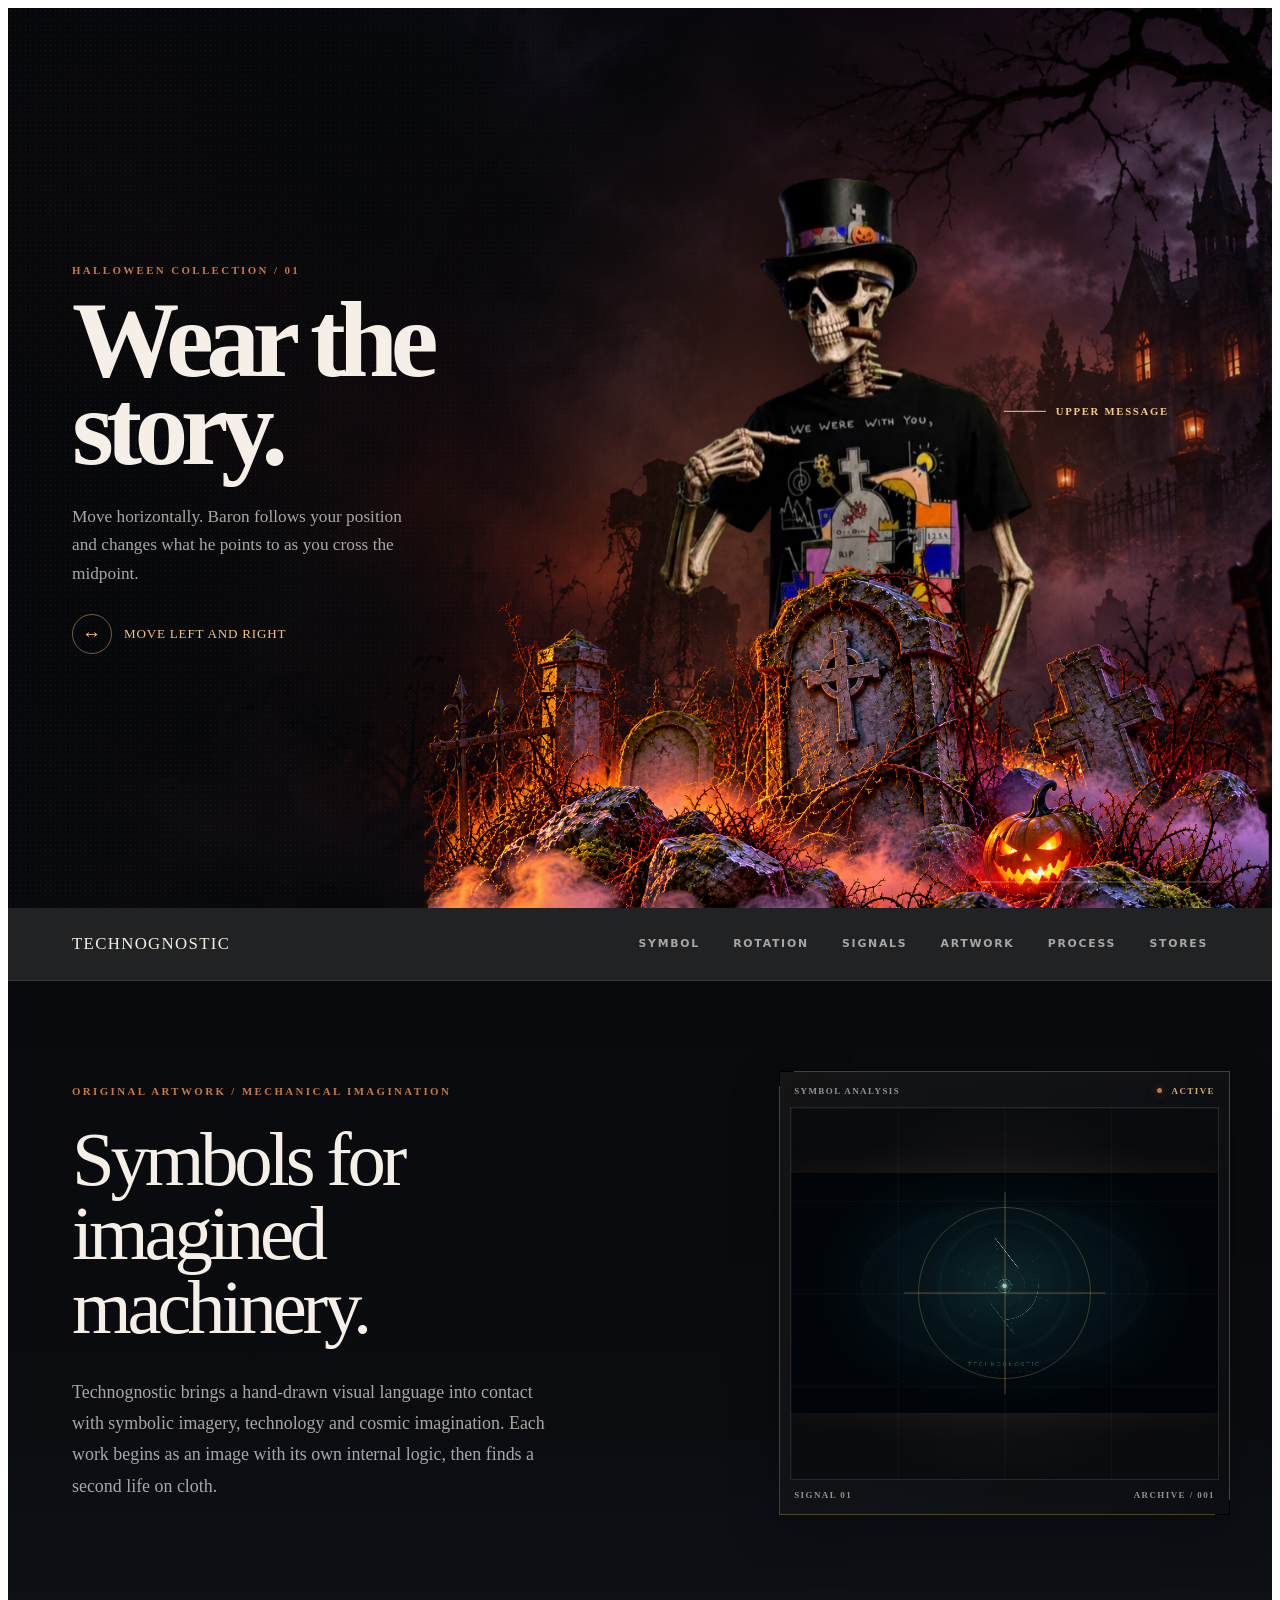
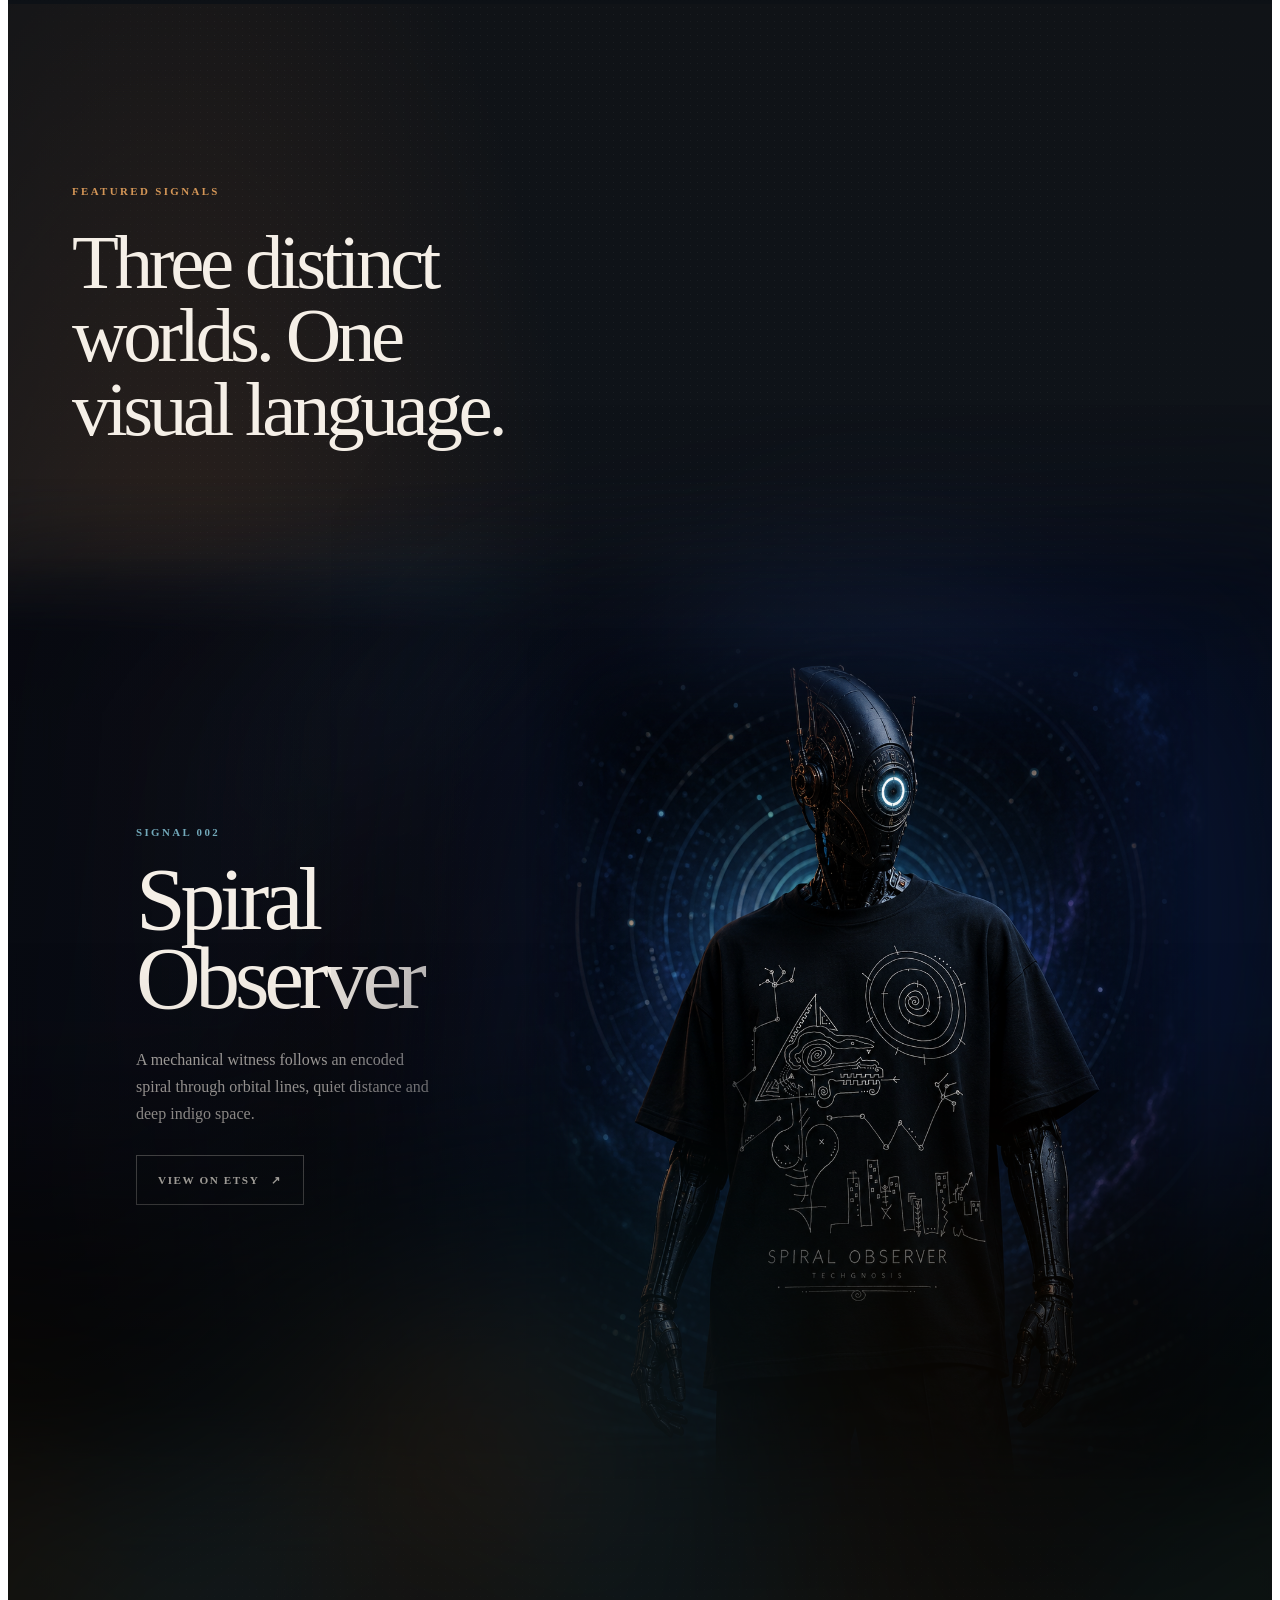
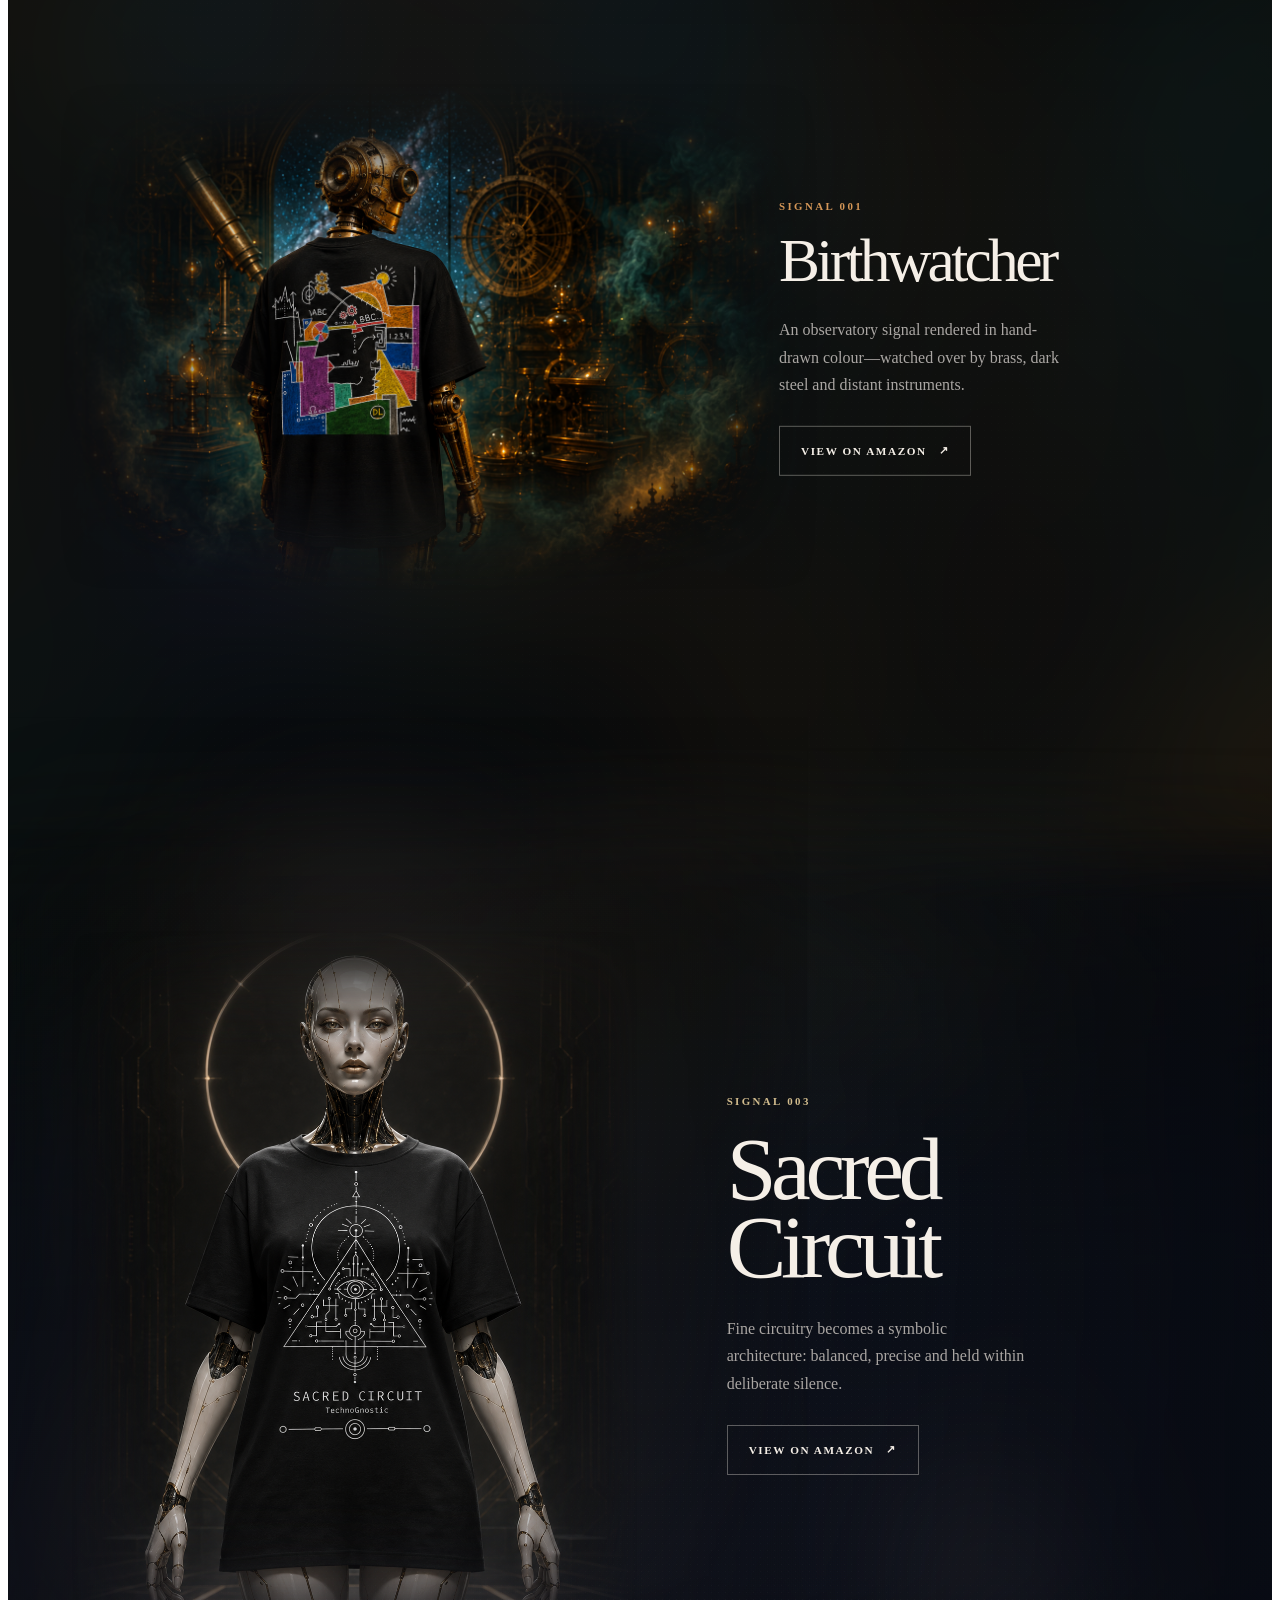
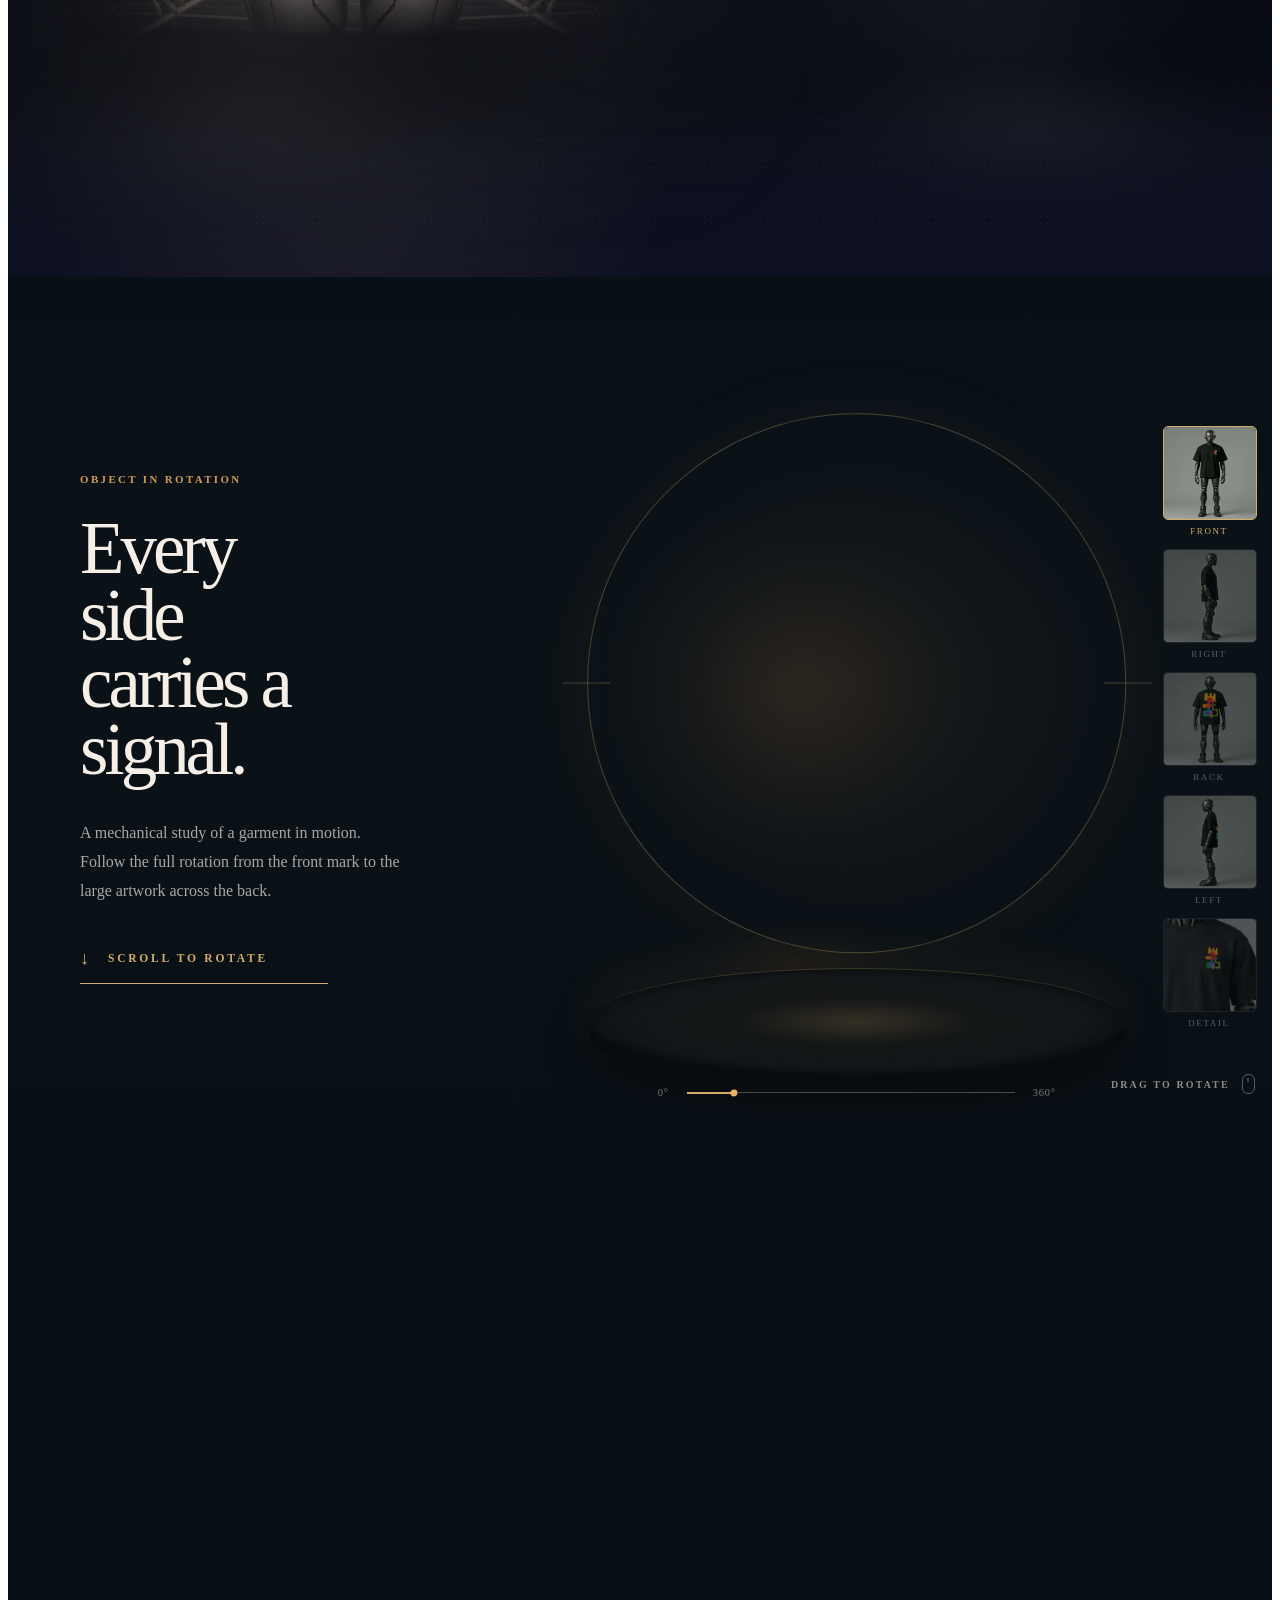
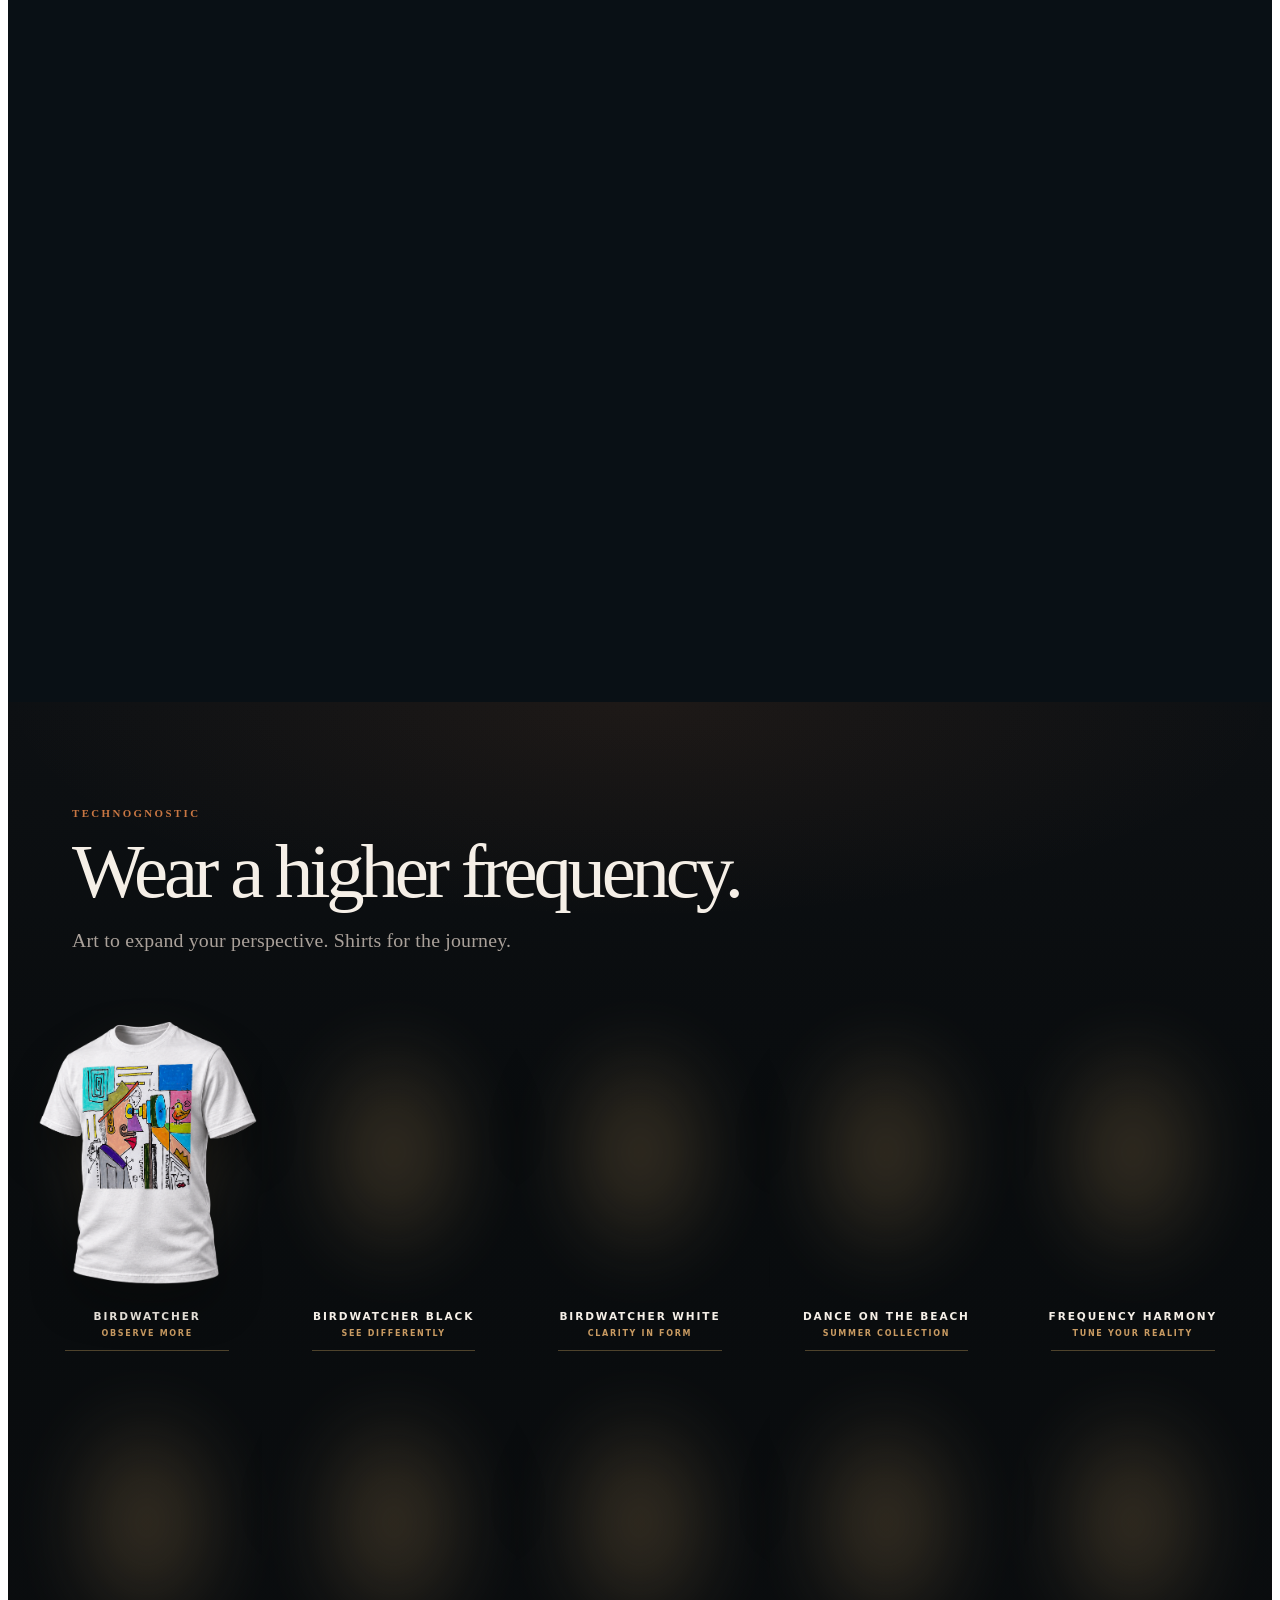
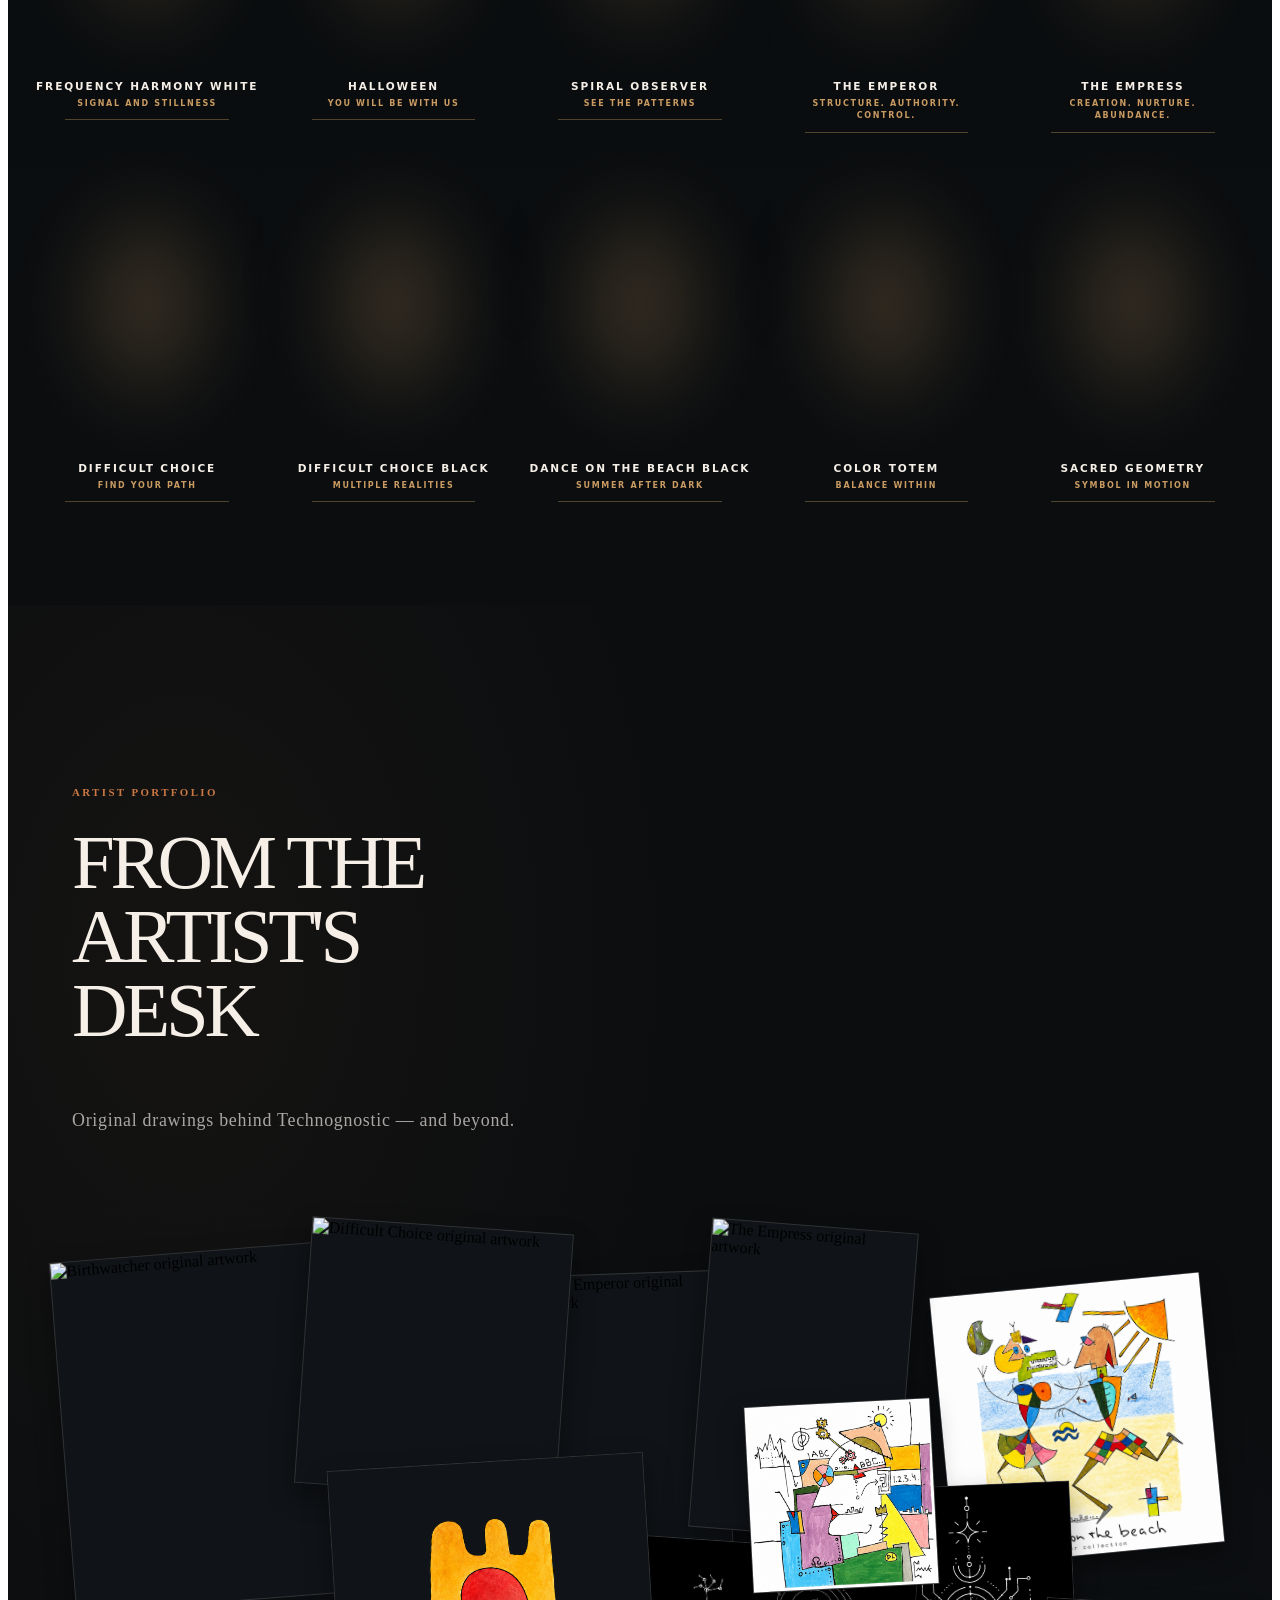
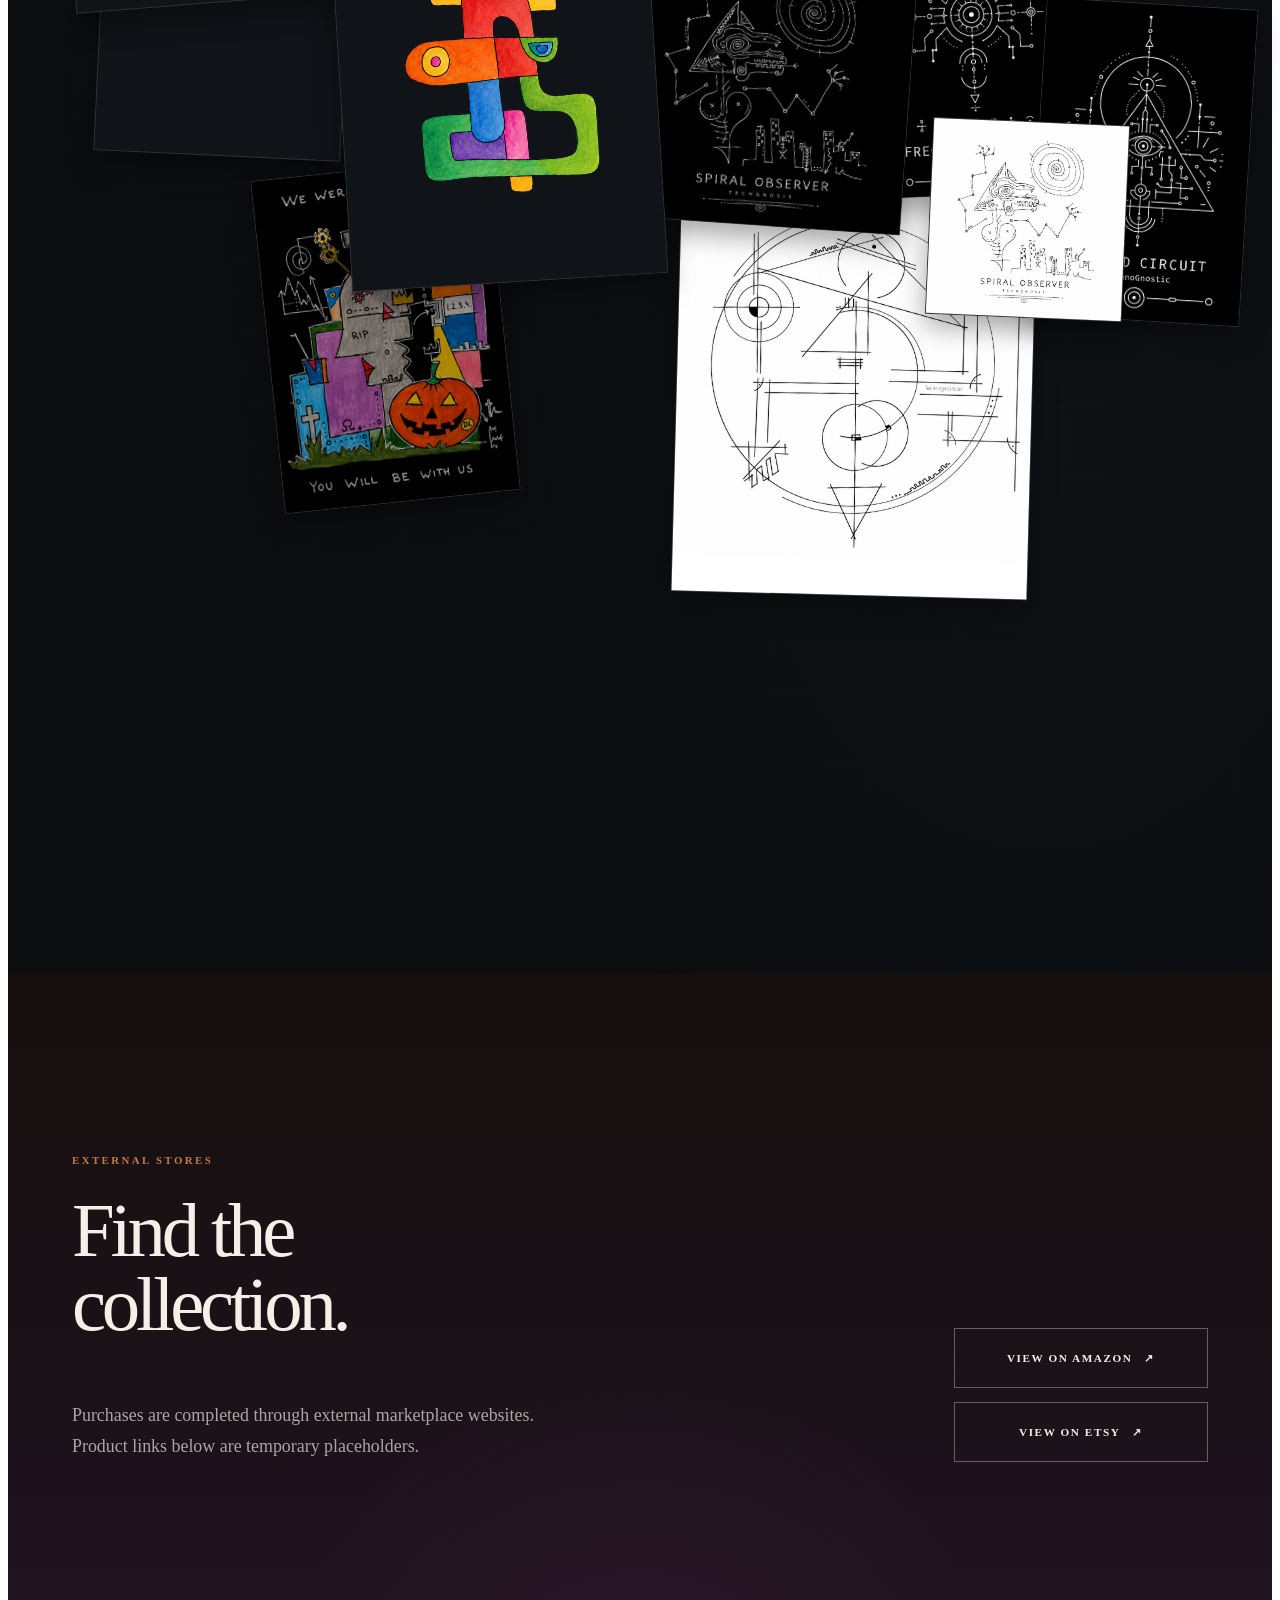
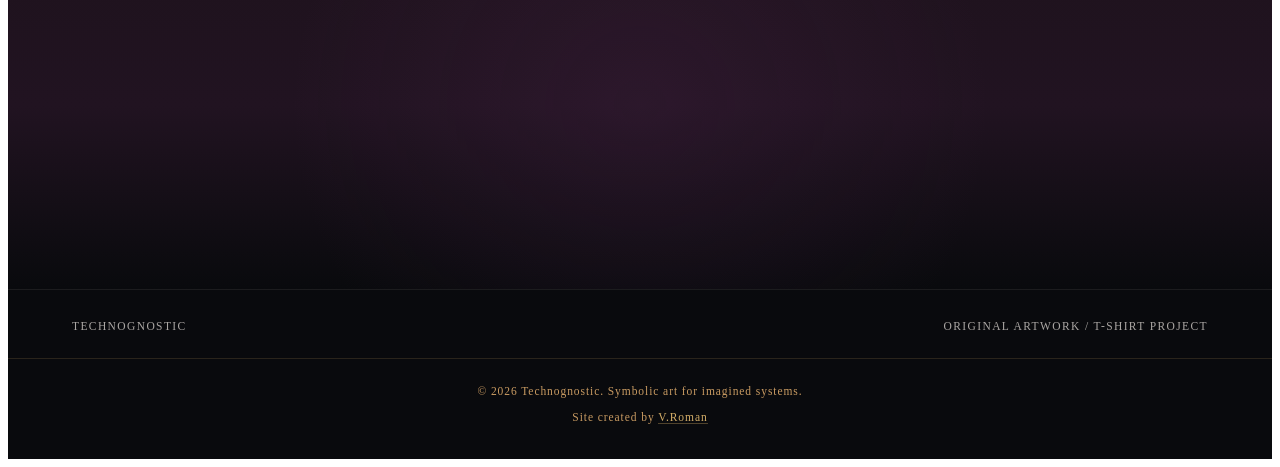
==== commit 1d2b5694: "Changed footer" ====
--- a/index.html
+++ b/index.html
@@ -5,7 +5,7 @@
   <meta name="viewport" content="width=device-width, initial-scale=1">
   <meta name="description" content="Technognostic — original artwork shaped by symbols, machinery and imagined worlds.">
   <title>Technognostic — Wear the story</title>
-  <link rel="stylesheet" href="assets/css/styles.css?v=35">
+  <link rel="stylesheet" href="assets/css/styles.css?v=36">
 </head>
 <body>
   <a class="site-skip-link" href="#brand-introduction">Skip to content</a>
@@ -220,6 +220,10 @@
 
   <footer class="site-footer">
     <div class="site-container"><span>Technognostic</span><span>Original artwork / T-shirt project</span></div>
+    <div class="site-footer__signature">
+      <p>© 2026 Technognostic. Symbolic art for imagined systems.</p>
+      <p>Site created by <a href="mailto:wild30973@gmail.com">V.Roman</a></p>
+    </div>
   </footer>
 
   <script src="assets/js/shirts.js" defer></script>
--- a/assets/css/styles.css
+++ b/assets/css/styles.css
@@ -998,6 +998,39 @@
 
 .site-footer .site-container { display: flex; justify-content: space-between; gap: 24px; }
 
+/* footer signature — centered warm-gold credit line */
+.site-footer__signature {
+  margin-top: 26px;
+  padding-top: 22px;
+  padding-inline: var(--site-gutter);
+  border-top: 1px solid rgba(211, 173, 103, .16);
+  text-align: center;
+  text-transform: none;
+  letter-spacing: .08em;
+  color: #c99b62;
+  font-weight: 500;
+}
+
+.site-footer__signature p {
+  margin: 0;
+  line-height: 1.9;
+}
+
+.site-footer__signature p + p { margin-top: 4px; }
+
+.site-footer__signature a {
+  color: var(--site-gold);
+  text-decoration: none;
+  border-bottom: 1px solid rgba(211, 173, 103, .35);
+  transition: color var(--site-fast) ease, border-color var(--site-fast) ease;
+}
+
+.site-footer__signature a:hover,
+.site-footer__signature a:focus-visible {
+  color: #f2c47f;
+  border-bottom-color: rgba(242, 196, 127, .6);
+}
+
 .site-header a:focus-visible,
 .site-menu-button:focus-visible {
   outline: 2px solid var(--site-gold);
